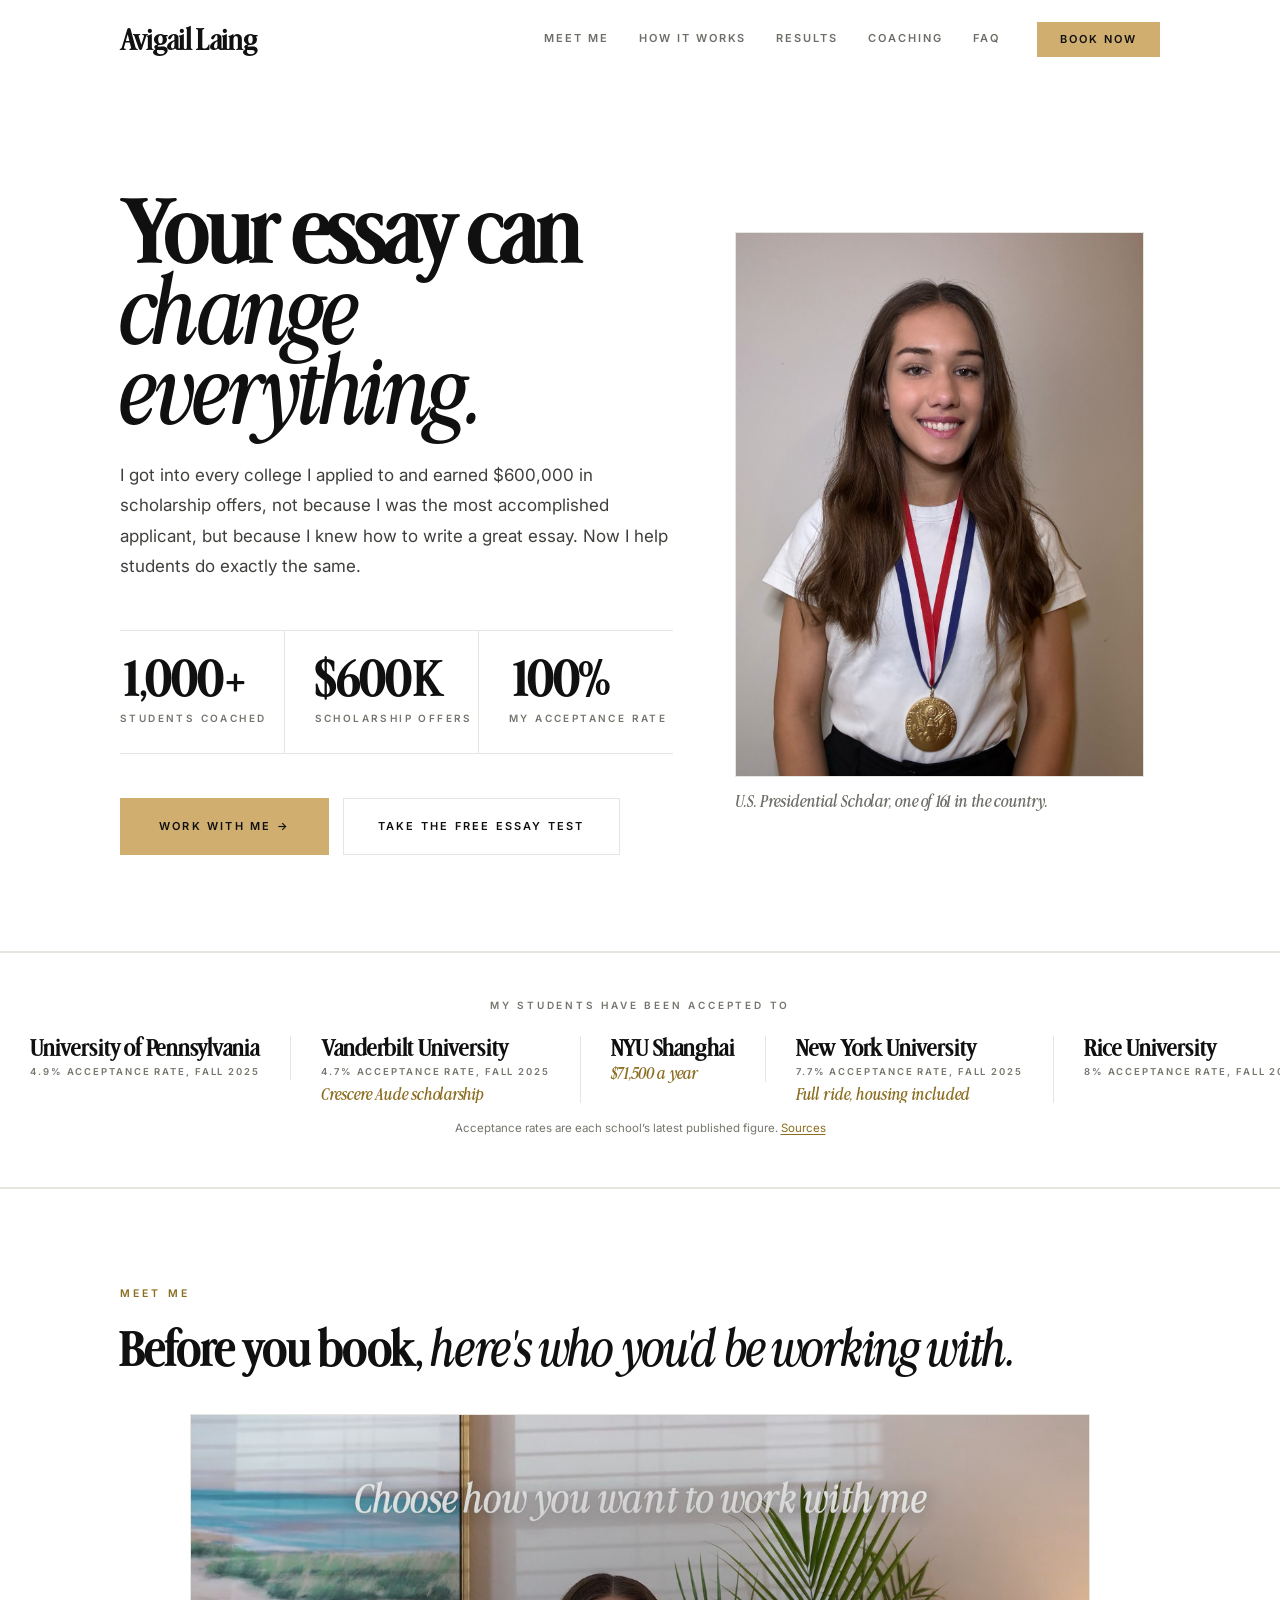
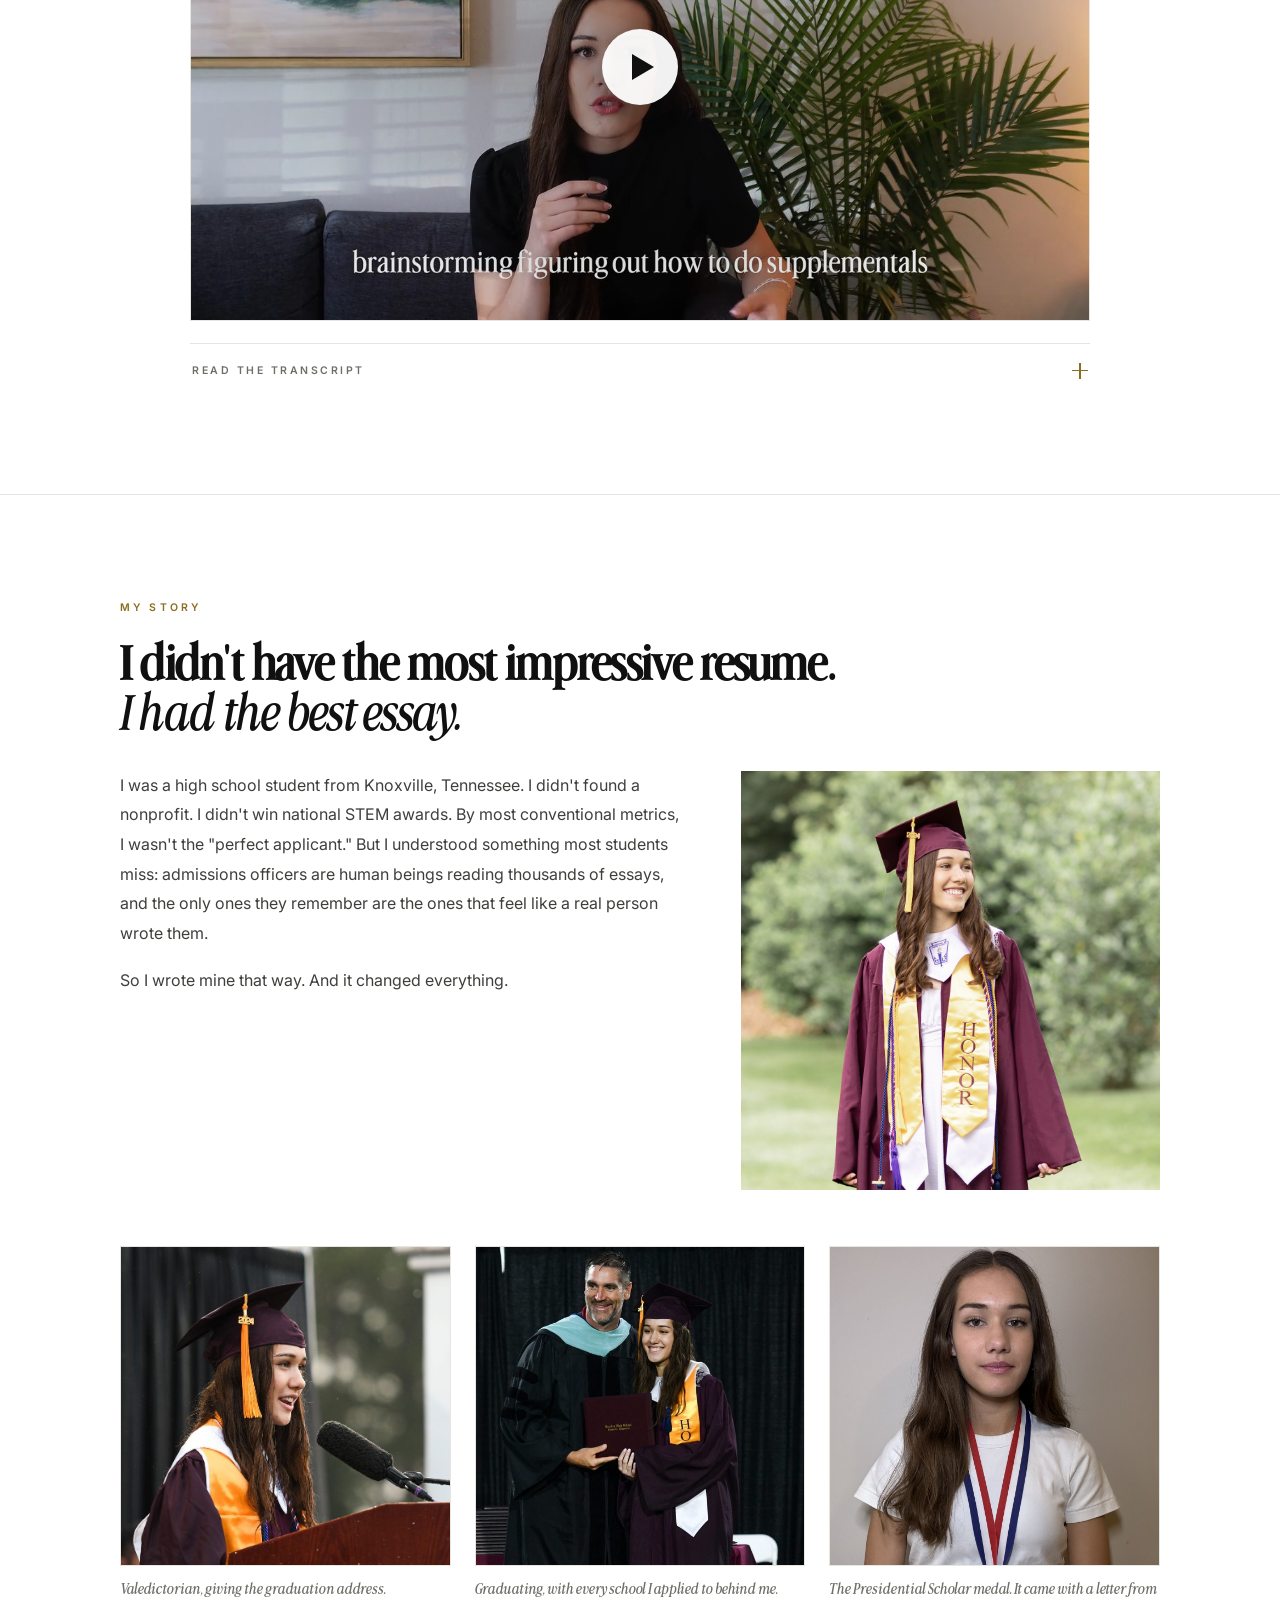
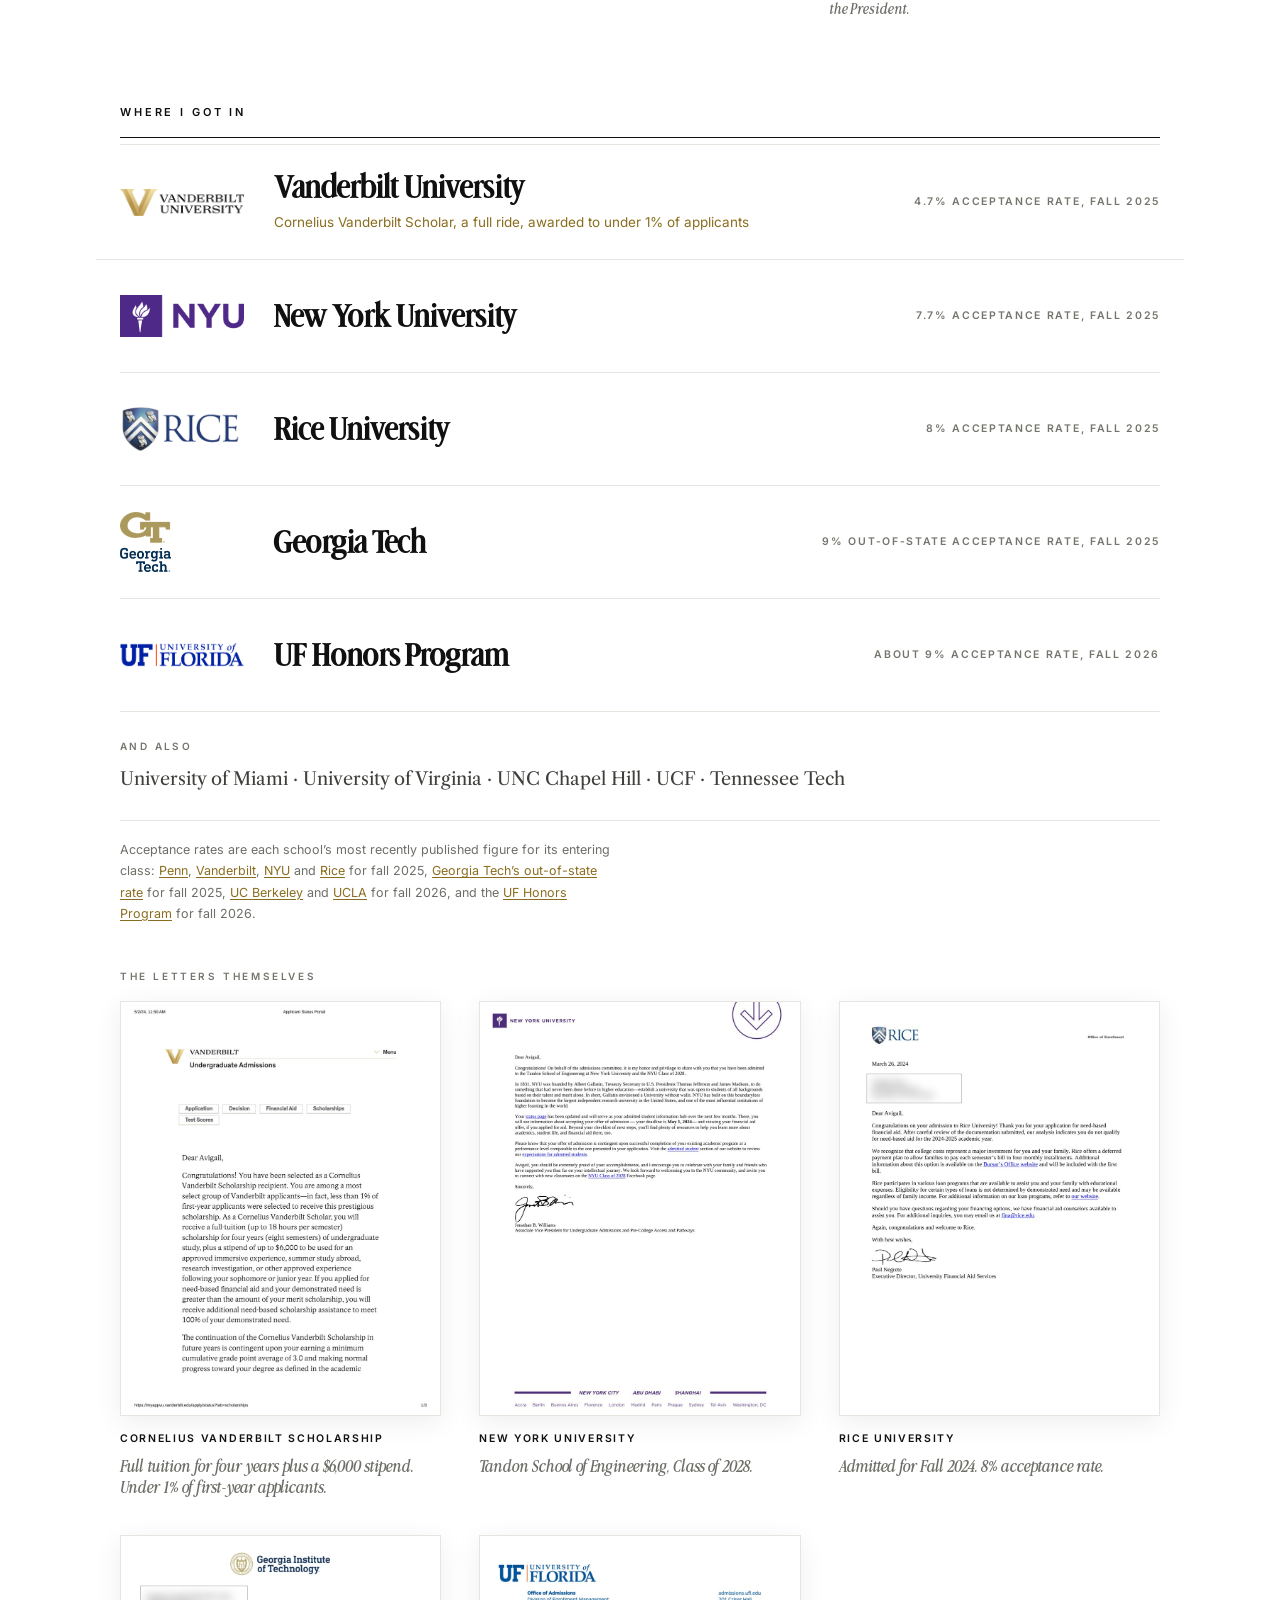
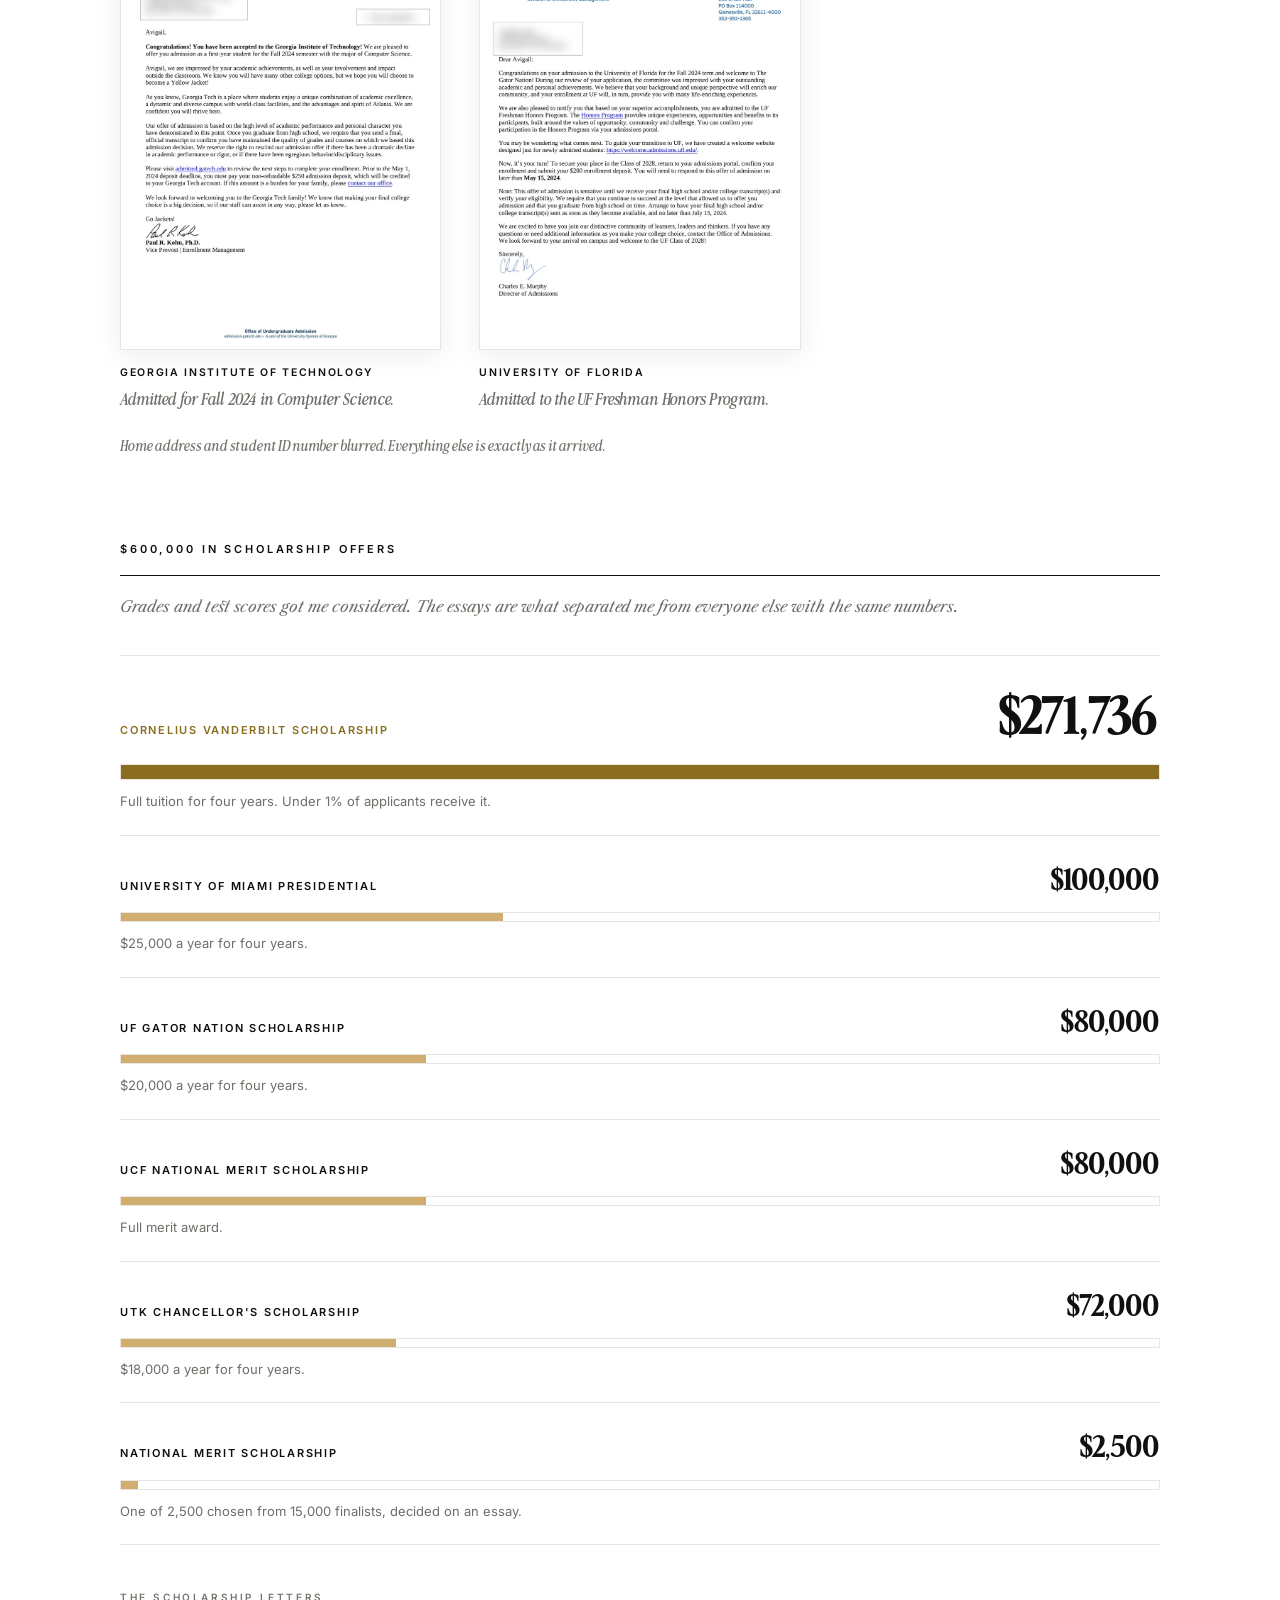
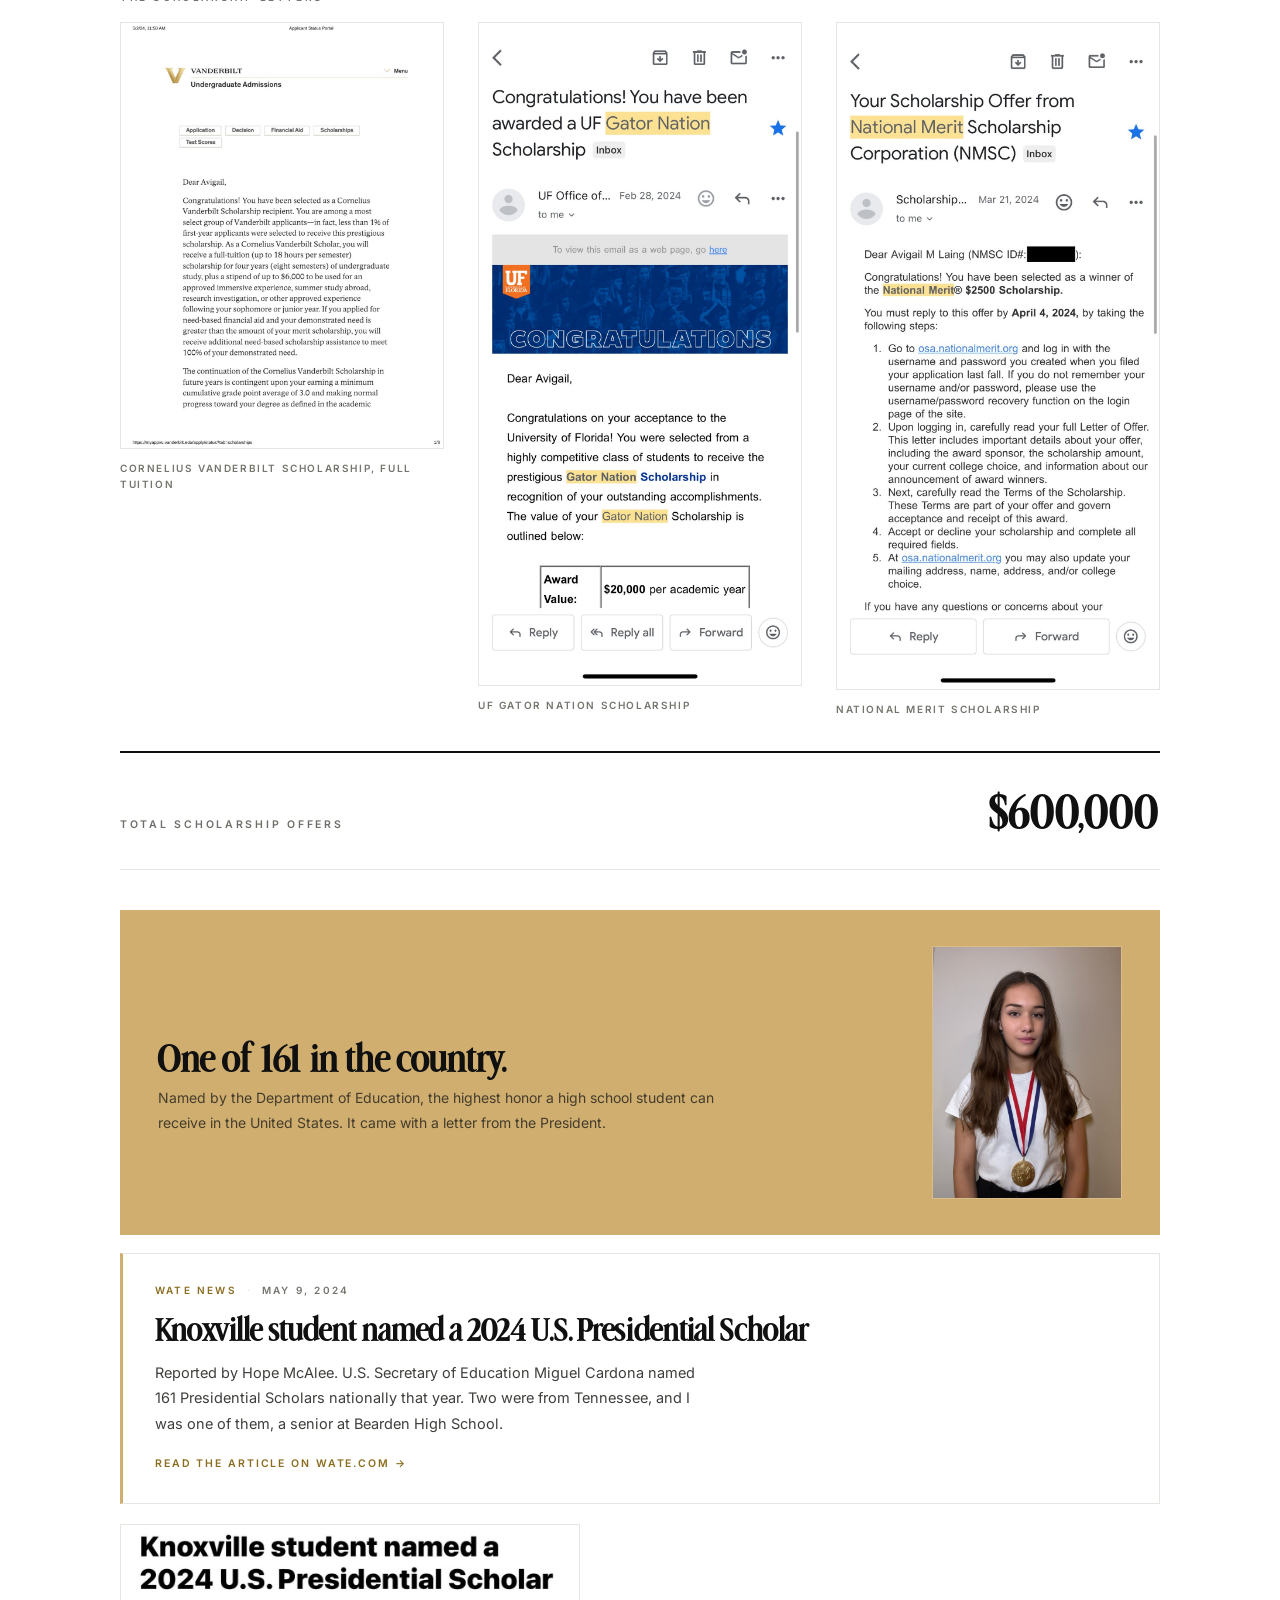
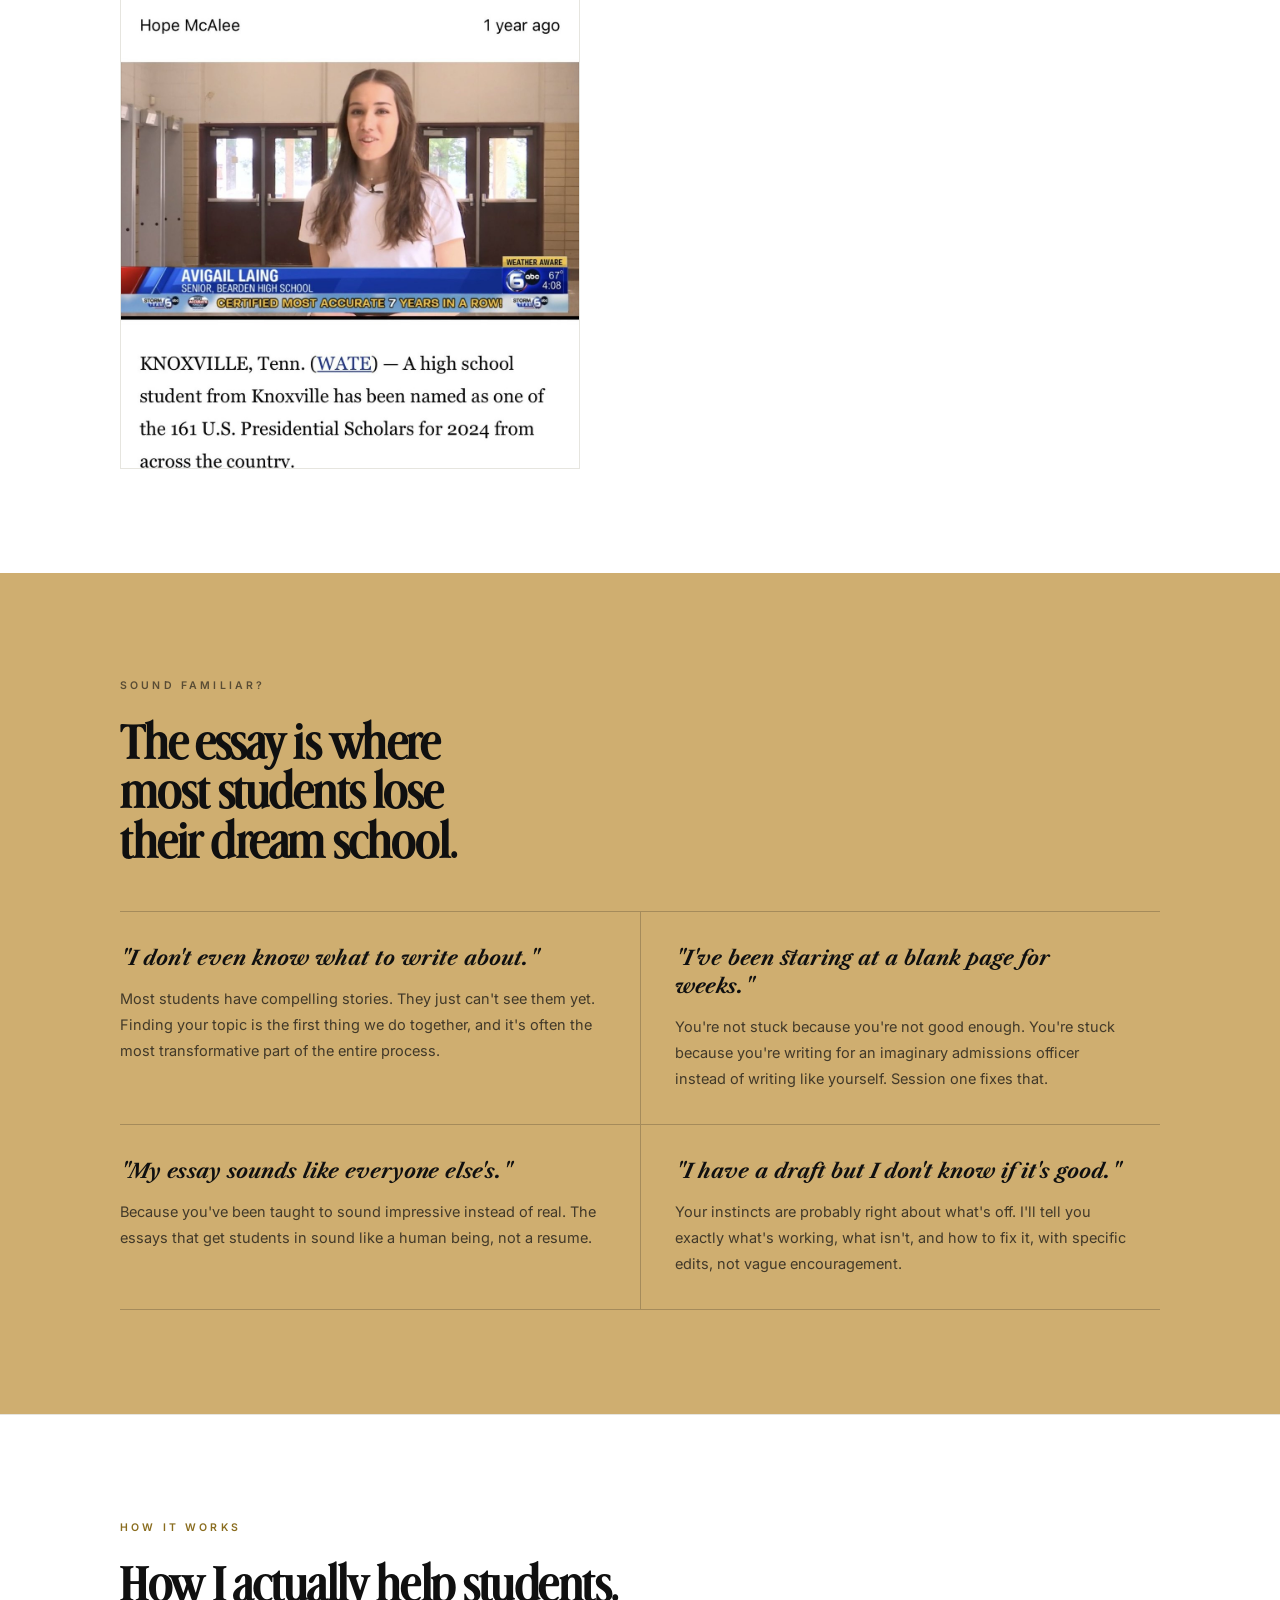
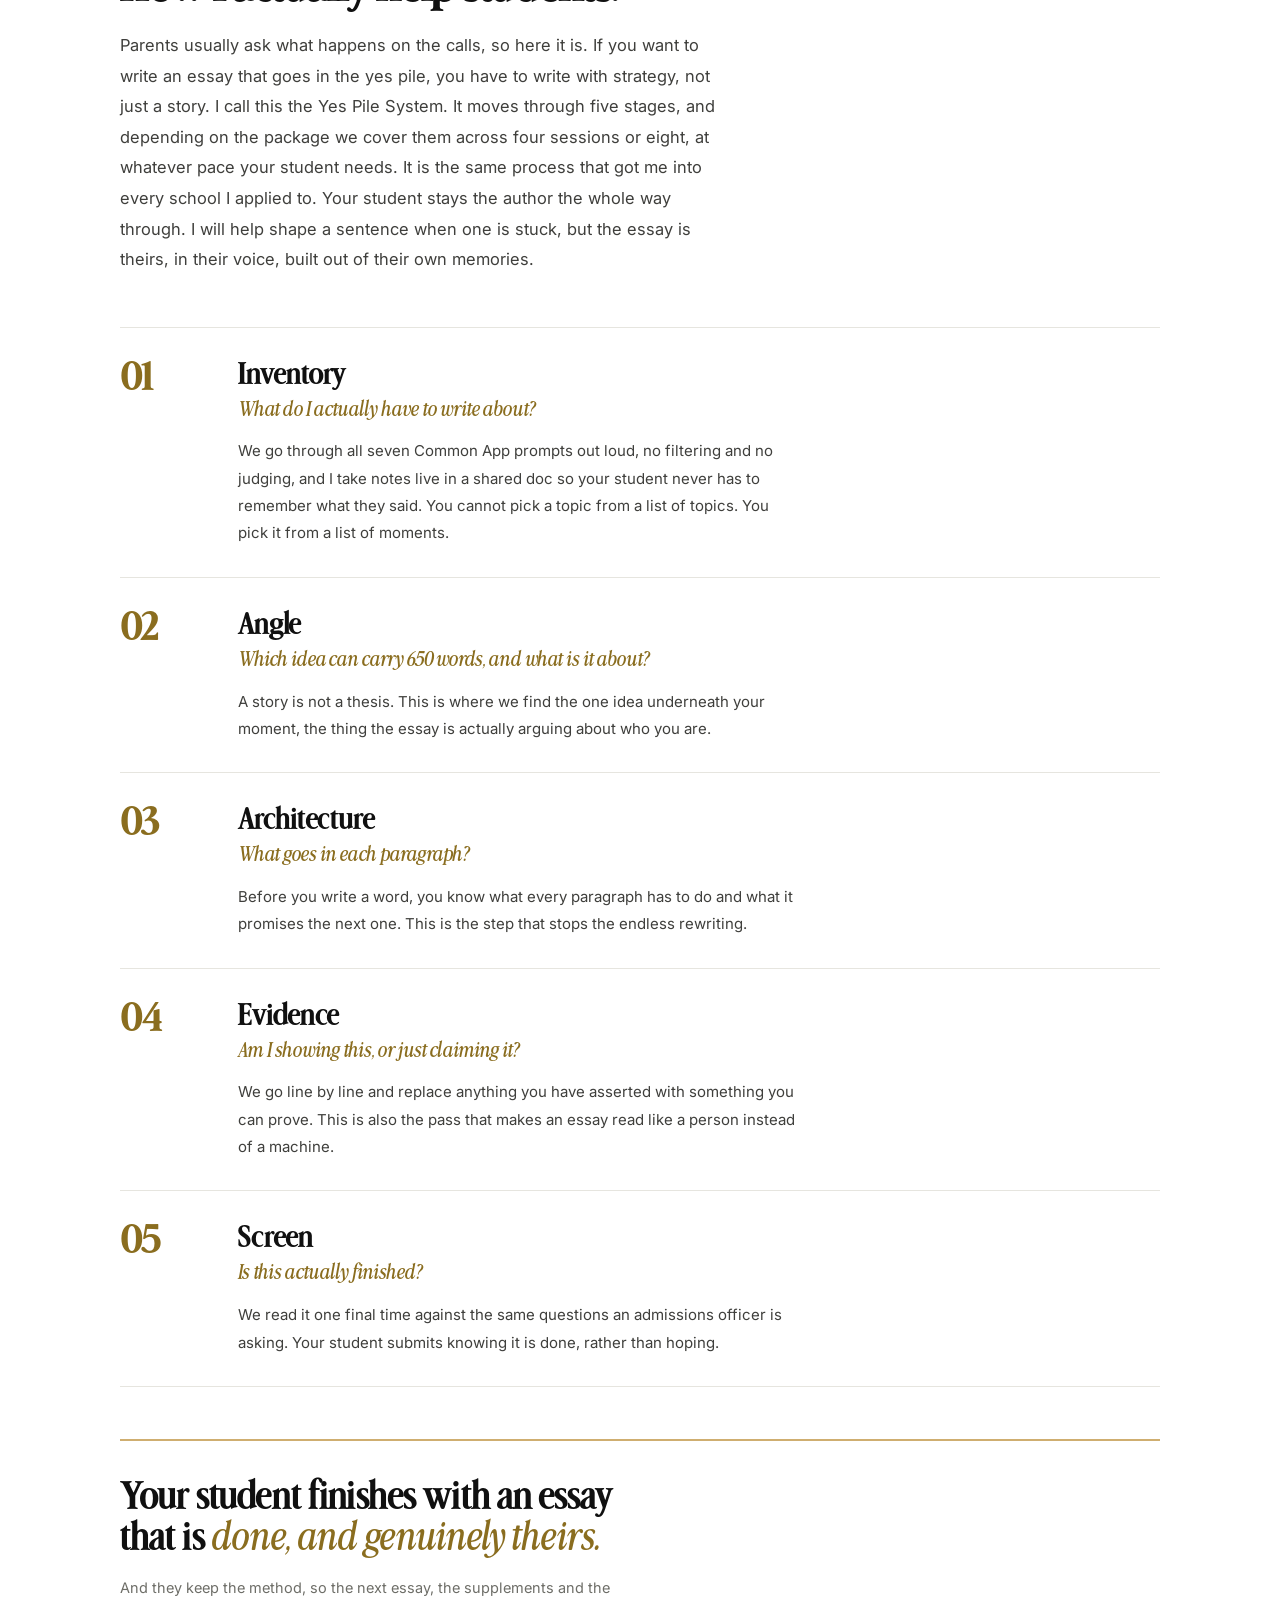
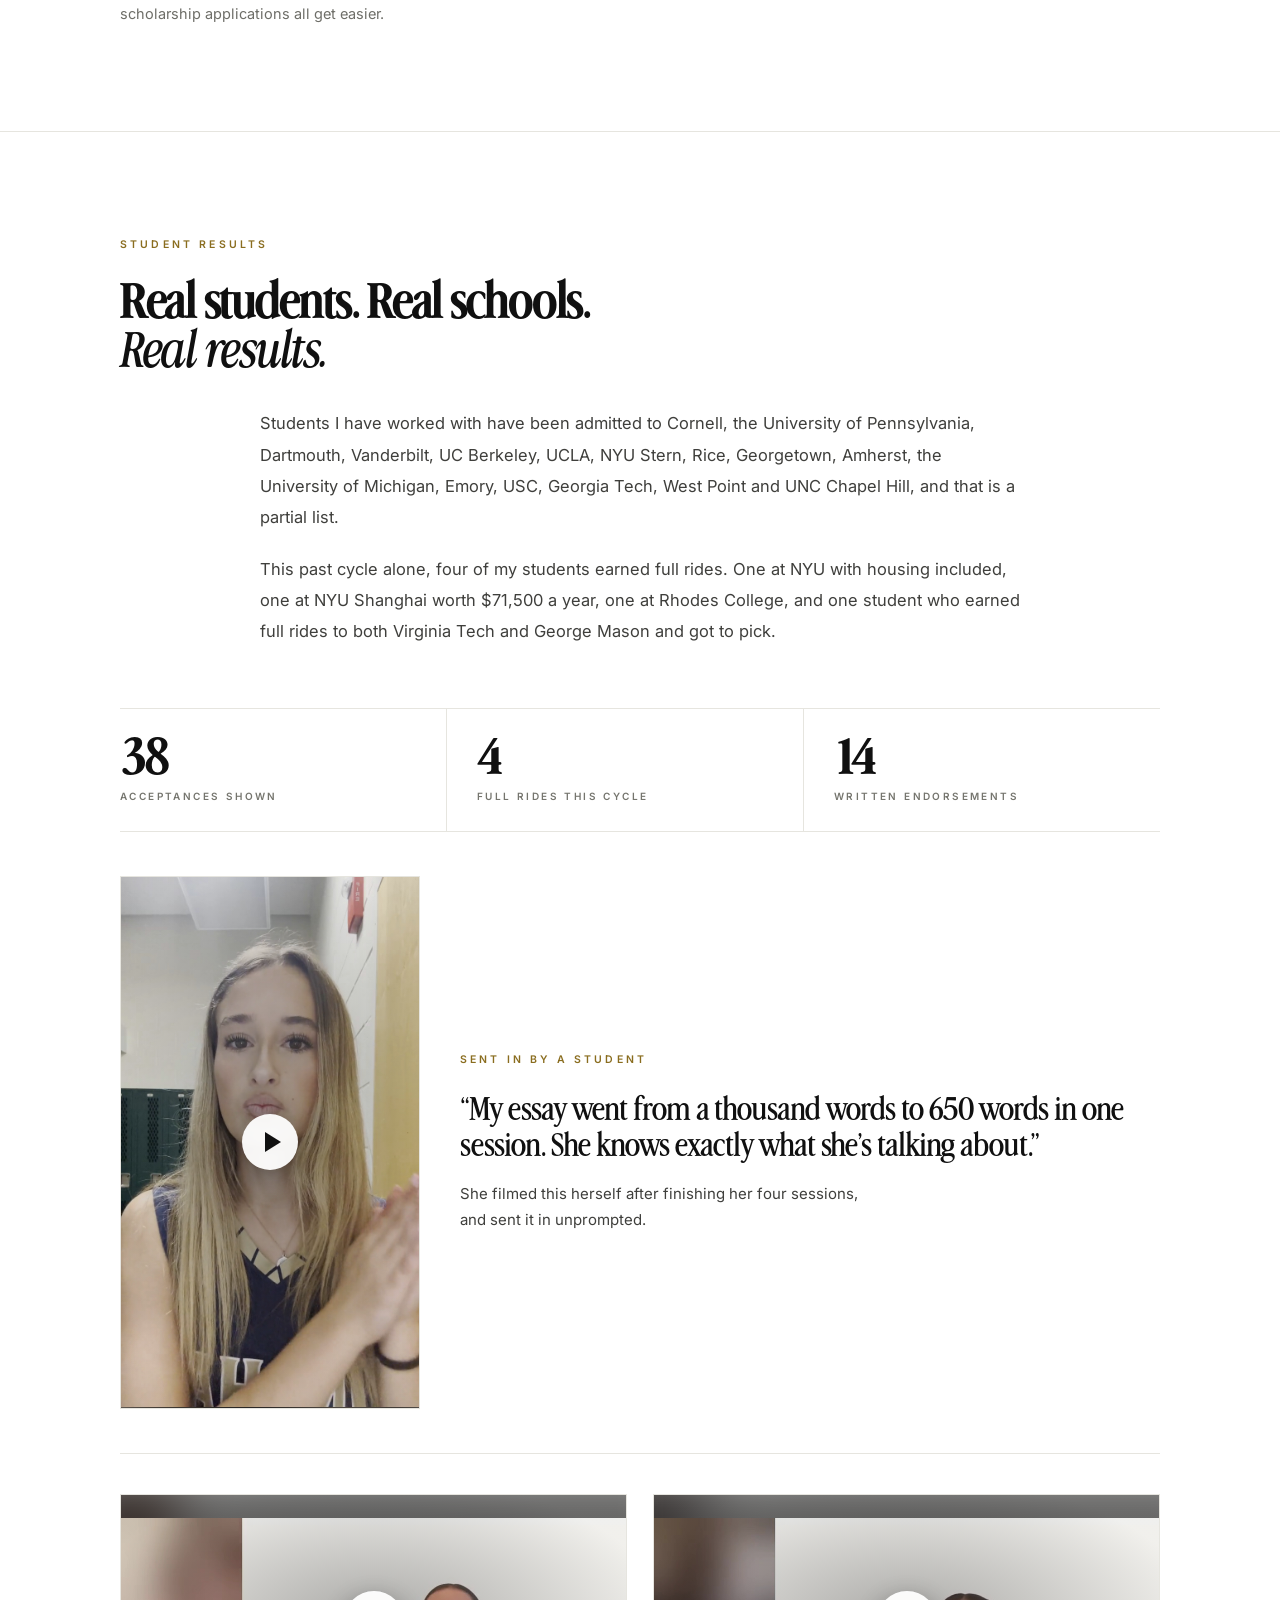
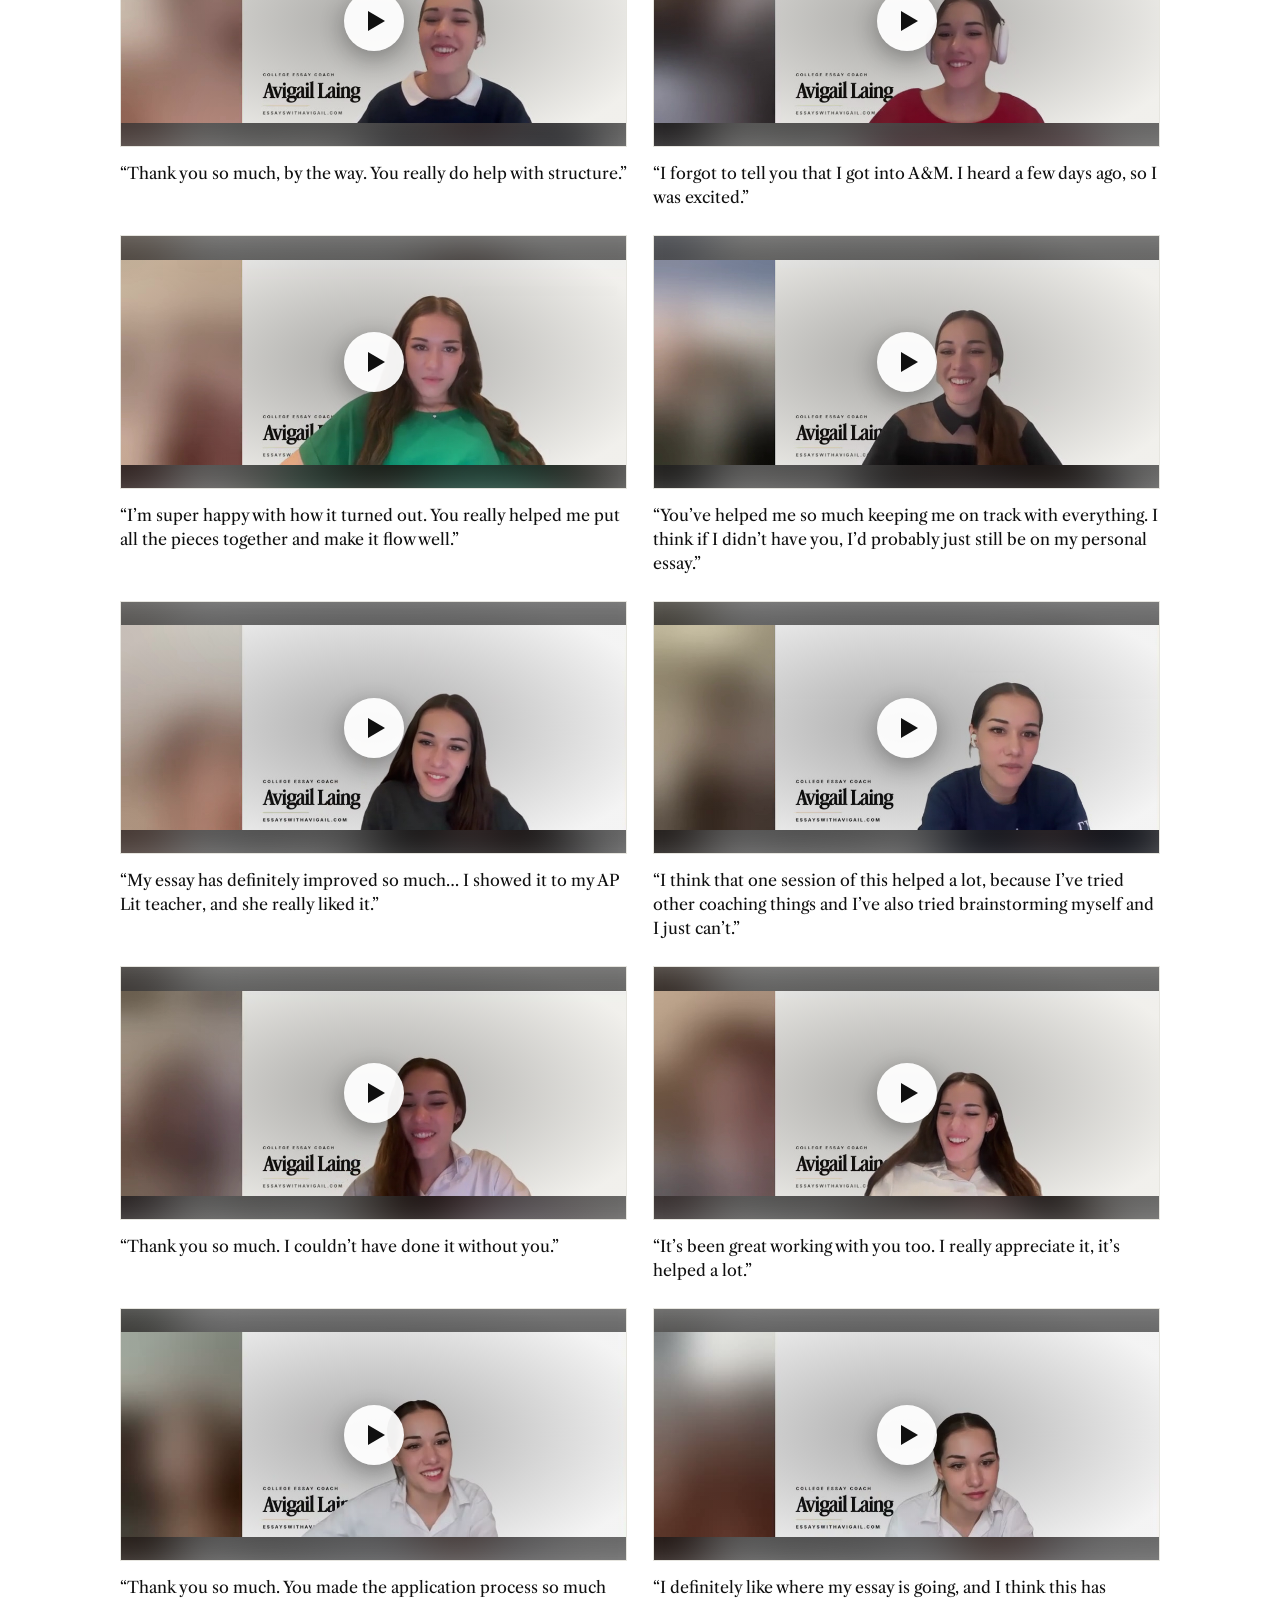
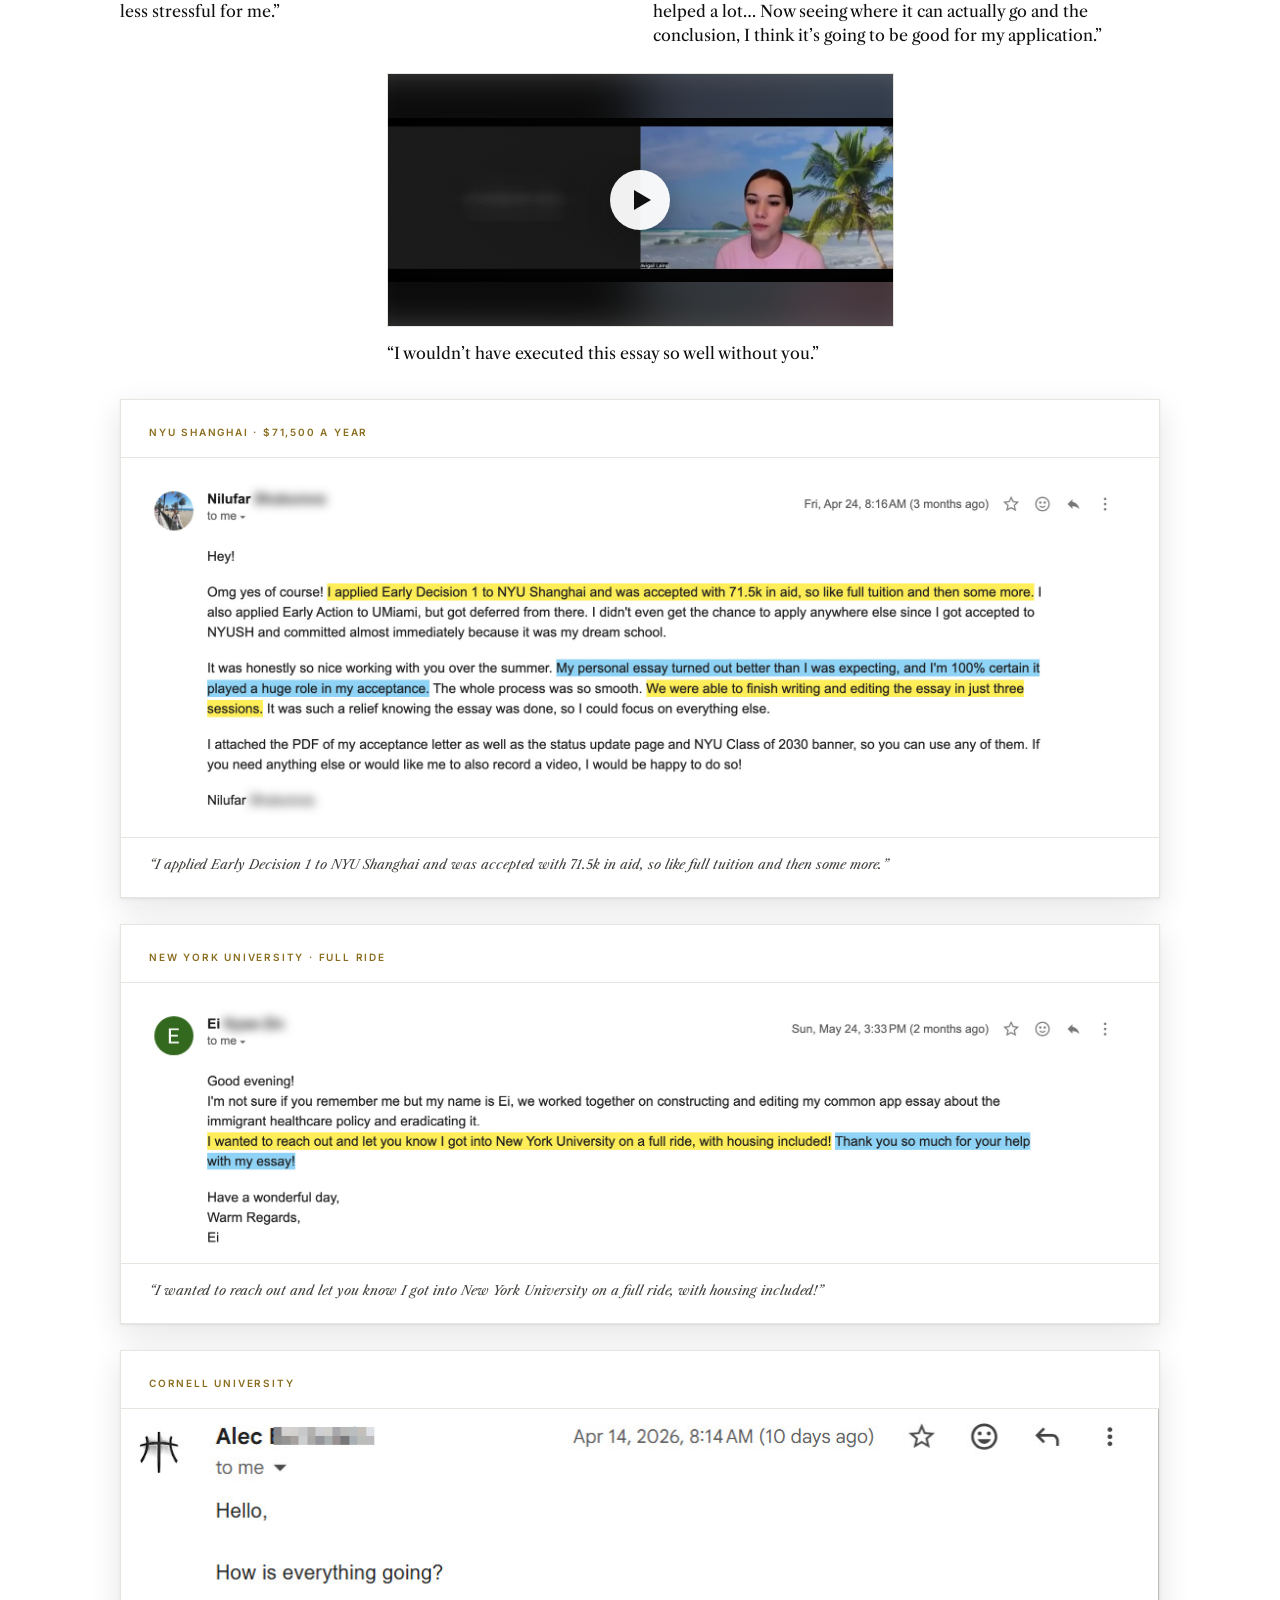
==== index.html @ 235d7eb9 "Add Bayla's filmed recommendation as a featured homepage block She shot this herself after her four " ====
<!DOCTYPE html>
<html lang="en">
<head>
  <meta charset="UTF-8"/>
  <meta name="viewport" content="width=device-width, initial-scale=1.0"/>
  <title>College Essay Coach | Avigail Laing</title>
  <meta name="description" content="1:1 college essay coaching with Avigail Laing. I got into every college I applied to and earned $600,000 in scholarship offers, and I have coached 1,000+ students into Cornell, Penn, Vanderbilt, NYU, UCLA and more."/>
  <link rel="canonical" href="https://essayswithavigail.com/"/>
  <meta name="robots" content="index, follow"/>

  <meta property="og:type" content="website"/>
  <meta property="og:site_name" content="Essays with Avigail"/>
  <meta property="og:url" content="https://essayswithavigail.com/"/>
  <meta property="og:title" content="Avigail Laing | College Essay Coach"/>
  <meta property="og:description" content="1:1 college essay coaching. 1,000+ students coached into Cornell, Penn, Vanderbilt, NYU, UCLA and more."/>
  <meta name="twitter:card" content="summary_large_image"/>
  <meta name="twitter:title" content="Avigail Laing | College Essay Coach"/>
  <meta name="twitter:description" content="1:1 college essay coaching. 1,000+ students coached into Cornell, Penn, Vanderbilt, NYU, UCLA and more."/>
  <link href="https://fonts.googleapis.com/css2?family=Libre+Caslon+Text:ital,wght@0,400;0,700;1,400&family=Inter:wght@300;400;500;600;700&display=swap" rel="stylesheet"/>
  <link rel="icon" href="/favicon.ico" sizes="32x32"/>
  <link rel="icon" type="image/png" sizes="16x16" href="/favicon-16x16.png"/>
  <link rel="icon" type="image/png" sizes="32x32" href="/favicon-32x32.png"/>
  <link rel="apple-touch-icon" href="/apple-touch-icon.png"/>
  <link rel="manifest" href="/site.webmanifest"/>
  <meta name="theme-color" content="#ffffff"/>
  <link rel="stylesheet" href="style.css?v=72d28d3b"/>
</head>
<body>
<nav class="nav" id="nav">
  <div class="nav-inner">
    <a href="#top" class="nav-logo">Avigail Laing</a>
    <button class="nav-burger" type="button" aria-label="Open menu"
            aria-expanded="false" aria-controls="nav-links">
      <span></span><span></span><span></span>
    </button>
    <div class="nav-links" id="nav-links">
      <a href="#meet">Meet Me</a>
      <a href="#method">How It Works</a>
      <a href="/results">Results</a>
      <a href="#offers">Coaching</a>
      <a href="#faq">FAQ</a>
      <a href="#offers" class="nav-cta">Book Now</a>
    </div>
  </div>
</nav>

<section class="hero" id="top">
  <div class="hero-grain"></div>
  <div class="hero-inner">
    <div class="hero-grid">
      <div class="hero-text">
    <h1 class="hero-h1">Your essay can<br/><em>change everything.</em></h1>
    <p class="hero-p">I got into every college I applied to and earned $600,000 in scholarship offers, not because I was the most accomplished applicant, but because I knew how to write a great essay. Now I help students do exactly the same.</p>
    <div class="hero-stats">
      <div class="hstat"><span class="hstat-n">1,000+</span><span class="hstat-l">Students Coached</span></div>
      <div class="hstat-div"></div>
      <div class="hstat"><span class="hstat-n">$600K</span><span class="hstat-l">Scholarship Offers</span></div>
      <div class="hstat-div"></div>
      <div class="hstat"><span class="hstat-n">100%</span><span class="hstat-l">My Acceptance Rate</span></div>
    </div>
    <div class="hero-ctas">
      <a href="#offers" class="btn-gold">Work With Me &rarr;</a>
      <a href="https://stan.store/avigaillaing/p/free-the-yes-pile-test" target="_blank" rel="noopener" class="btn-ghost">Take the free essay test</a>
    </div>
      </div>
      <figure class="hero-photo">
        <img src="media/photos/medal.jpg" alt="Avigail Laing wearing her U.S. Presidential Scholar medal" loading="eager" fetchpriority="high"/>
        <figcaption>U.S. Presidential Scholar, one of 161 in the country.</figcaption>
      </figure>
    </div>
  </div>
</section>
<section class="marquee-section">
  <div class="marquee-label">My students have been accepted to</div>
  <div class="marquee-track-wrap">
    <div class="marquee-track">
      <span class="school-pill"><span class="mq-school">University of Pennsylvania</span><span class="mq-rate">4.9% acceptance rate, fall 2025</span></span>
      <span class="school-pill"><span class="mq-school">Vanderbilt University</span><span class="mq-rate">4.7% acceptance rate, fall 2025</span><span class="mq-schol">Crescere Aude scholarship</span></span>
      <span class="school-pill"><span class="mq-school">NYU Shanghai</span><span class="mq-schol">$71,500 a year</span></span>
      <span class="school-pill"><span class="mq-school">New York University</span><span class="mq-rate">7.7% acceptance rate, fall 2025</span><span class="mq-schol">Full ride, housing included</span></span>
      <span class="school-pill"><span class="mq-school">Rice University</span><span class="mq-rate">8% acceptance rate, fall 2025</span></span>
      <span class="school-pill"><span class="mq-school">Cornell University</span></span>
      <span class="school-pill"><span class="mq-school">Dartmouth College</span></span>
      <span class="school-pill"><span class="mq-school">UC Berkeley</span><span class="mq-rate">10.5% acceptance rate, fall 2026</span><span class="mq-schol">Regents Scholarship</span></span>
      <span class="school-pill"><span class="mq-school">UCLA</span><span class="mq-rate">10.8% acceptance rate, fall 2026</span></span>
      <span class="school-pill"><span class="mq-school">Georgia Tech</span><span class="mq-rate">9% out-of-state acceptance rate, fall 2025</span></span>
      <span class="school-pill"><span class="mq-school">USC</span></span>
      <span class="school-pill"><span class="mq-school">West Point</span></span>
      <span class="school-pill"><span class="mq-school">Georgetown University</span></span>
      <span class="school-pill"><span class="mq-school">Amherst College</span></span>
      <span class="school-pill"><span class="mq-school">Emory University</span></span>
      <span class="school-pill"><span class="mq-school">University of Michigan</span></span>
      <span class="school-pill"><span class="mq-school">UNC Chapel Hill</span></span>
      <span class="school-pill"><span class="mq-school">Rhodes College</span><span class="mq-schol">Full ride</span></span>
      <span class="school-pill"><span class="mq-school">Virginia Tech</span><span class="mq-schol">Full ride</span></span>
      <span class="school-pill"><span class="mq-school">George Mason University</span><span class="mq-schol">Full ride</span></span>
      <span class="school-pill"><span class="mq-school">Arizona State University</span><span class="mq-schol">$406,000 in merit offers</span></span>
      <span class="school-pill"><span class="mq-school">Le Moyne College</span><span class="mq-schol">Scholarships at every school</span></span>
      <span class="school-pill"><span class="mq-school">University of Pittsburgh</span></span>
      <span class="school-pill"><span class="mq-school">University of Florida</span></span>
      <span class="school-pill"><span class="mq-school">University of Pennsylvania</span><span class="mq-rate">4.9% acceptance rate, fall 2025</span></span>
      <span class="school-pill"><span class="mq-school">Vanderbilt University</span><span class="mq-rate">4.7% acceptance rate, fall 2025</span><span class="mq-schol">Crescere Aude scholarship</span></span>
      <span class="school-pill"><span class="mq-school">NYU Shanghai</span><span class="mq-schol">$71,500 a year</span></span>
      <span class="school-pill"><span class="mq-school">New York University</span><span class="mq-rate">7.7% acceptance rate, fall 2025</span><span class="mq-schol">Full ride, housing included</span></span>
      <span class="school-pill"><span class="mq-school">Rice University</span><span class="mq-rate">8% acceptance rate, fall 2025</span></span>
      <span class="school-pill"><span class="mq-school">Cornell University</span></span>
      <span class="school-pill"><span class="mq-school">Dartmouth College</span></span>
      <span class="school-pill"><span class="mq-school">UC Berkeley</span><span class="mq-rate">10.5% acceptance rate, fall 2026</span><span class="mq-schol">Regents Scholarship</span></span>
      <span class="school-pill"><span class="mq-school">UCLA</span><span class="mq-rate">10.8% acceptance rate, fall 2026</span></span>
      <span class="school-pill"><span class="mq-school">Georgia Tech</span><span class="mq-rate">9% out-of-state acceptance rate, fall 2025</span></span>
      <span class="school-pill"><span class="mq-school">USC</span></span>
      <span class="school-pill"><span class="mq-school">West Point</span></span>
      <span class="school-pill"><span class="mq-school">Georgetown University</span></span>
      <span class="school-pill"><span class="mq-school">Amherst College</span></span>
      <span class="school-pill"><span class="mq-school">Emory University</span></span>
      <span class="school-pill"><span class="mq-school">University of Michigan</span></span>
      <span class="school-pill"><span class="mq-school">UNC Chapel Hill</span></span>
      <span class="school-pill"><span class="mq-school">Rhodes College</span><span class="mq-schol">Full ride</span></span>
      <span class="school-pill"><span class="mq-school">Virginia Tech</span><span class="mq-schol">Full ride</span></span>
      <span class="school-pill"><span class="mq-school">George Mason University</span><span class="mq-schol">Full ride</span></span>
      <span class="school-pill"><span class="mq-school">Arizona State University</span><span class="mq-schol">$406,000 in merit offers</span></span>
      <span class="school-pill"><span class="mq-school">Le Moyne College</span><span class="mq-schol">Scholarships at every school</span></span>
      <span class="school-pill"><span class="mq-school">University of Pittsburgh</span></span>
      <span class="school-pill"><span class="mq-school">University of Florida</span></span>
    </div>
  </div>
  <div class="container"><p class="mq-source">Acceptance rates are each school&rsquo;s latest published figure. <a href="#rate-sources">Sources</a></p></div>
</section>
<section class="intro-video-section" id="meet">
  <div class="container">
    <div class="section-label">Meet Me</div>
    <h2 class="section-h2">Before you book, <em>here's who you'd be working with.</em></h2>
    <div class="video-wrap">
      <video
        class="intro-video"
        controls
        playsinline
        preload="none"
        poster="media/avigail-intro-v2-poster.jpg"
        aria-label="Avigail Laing introducing her college essay coaching">
        <source src="media/avigail-intro-v2.mp4" type="video/mp4"/>
          <track kind="captions" srclang="en" label="English" src="media/captions/avigail-intro-v2.vtt"/>
        Your browser can't play this video. The full transcript is below.
      </video>
    </div>
    <details class="video-transcript">
      <summary>Read the transcript<span class="faq-icon"></span></summary>
      <div class="video-transcript-body">
        <p>Hi, I'm Avigail Laing, and I got into every single college I applied to, including NYU, Rice, and Vanderbilt. And Vanderbilt gave me a full tuition scholarship that only goes to under 1% of applicants. In total, I earned over $600,000 in merit scholarship offers, and I was named a US presidential scholar, one of only 161 chosen annually in the country each year, but I didn't found a nonprofit or do any crazy extracurriculars. So how did I do it? Well, I figured out how to write really good college essays, the kind that make admissions officers actually read all the way through and then walk away knowing what value I bring to their college as a student.</p>
        <p>Since then, I've taught that same strategy to over a thousand students, helping them write college essays that have gotten them into schools like Penn, Dartmouth, UC Berkeley with a Regents Scholarship, Cornell, NYU with a full ride twice, Georgetown, West Point, UCLA, USC, and so many more. In the class of 2026 alone, four of my students got full ride scholarships. One to NYU with housing included, one to NYU Shanghai for $71,000 a year, another to Rhodes College, and one who got full rides to both Virginia Tech and George Mason. And my other students have earned countless merit scholarships from schools like UCSD, TCU, U Miami, and so many others, which are all included in the results section of my website.</p>
        <p>I know exactly how overwhelming the college essay process can be, and my job is taking the guesswork out of that process and making it easy and straightforward for you so that when you're done with your essays, you know for sure that you did them right, that they're going to move the needle in a positive direction for you, and that admissions officers are going to see that you're an asset to their school when they read those essays.</p>
        <p>So how do you get my help? Well, there are three ways, depending on how much help you want. If you want live one-on-one support from me to get help writing your essay, brainstorming, figuring out how to do supplementals, I offer one-on-one coaching. You can either book a single session or I offer discounted packages with multiple sessions where I will walk you through the entire process of creating your Common App essay, your supplementals, or both. The packages are definitely my most popular option because they give you help throughout every single step of the process. I'll be there with you when you're brainstorming. I'll help you pick a good topic, write your outlines, and make sure that your essays include a level of detail that moves the needle in a positive direction for you. The packages include unlimited email support for me in between every call, and I run all the calls myself. I don't have a team. I give you all the feedback myself. And at the end of every call, you'll have a PDF and document with all of the recommendations that I gave you, edits, and everything that we worked on.</p>
        <p>If scheduling is hard for you and you'd rather not do a call, I also offer asynchronous written edits on your essays. So whether you need me just to do like a one-time essay edit and send you back feedback within 48 hours and edits, I can do that, or I also have editing packages where I will give you multiple revisions of your Common App essay, supplementals, or both. This is a better option for you if you have like a really busy schedule and you are not sure if you'll be able to easily schedule calls with me. Because I can give you the same level of feedback and the same amount of edits just without you having the hassle of scheduling this way. I also have a hybrid option where if you need help just brainstorming your topic and then want written edits on it after that, we can just do one call and then four written edits, if that works better for you too.</p>
        <p>And finally, if you want to work on this process on your own, I took literally everything that I do with my one-on-one students, the whole process of how to write a good college essay and turned it into a 36 document system with documents walking you through every single step of how to write a good college essay and your supplementals too. It includes documents on how to brainstorm, how to come up with a good topic, how to create an outline, how to include the right details in your outline, how to make sure your essay doesn't sound like AI, how to emulate the writing style of the best essays that I've read. And it includes supplemental packs for over 12 separate schools in it too. And finally, it also has a checklist that you can run your essay through before submission to make sure that it does everything right. It is literally the most helpful thing I've put together and has all the value you could possibly need, all the advice for writing your essays from start to finish, genuinely everything that you need. It's called the Yes Pile Method or my full college essay writing system. And you can find it here on my store. The best part of it is that it actually comes with a document with multiple sample essays from my students who have gotten into top schools like Dartmouth and even my own Common App Essay and my own supplementals so that you can see what winning essays did and then figure out how to replicate that. It literally goes through all seven Common App prompts and has a sample essay for each one so that you can see how to do what the winning students did.</p>
        <p>Essay coaching is one of the best investments that you could possibly make because for such a small price, you could possibly win tens of thousands of dollars in scholarship money per year, which makes a life or death difference when it comes to being able to pay off your college loans. I've seen so many of my students get into schools that they said their GPA wasn't good enough for because of their essays. And I've also seen so many of my students get amazing scholarships that have really lightened the financial pressure on them. I would love to help you through this process and make it as easy and painless for you as I can. So you can read more on my website to figure out how to book with me. Pick whichever package works best for you. And if you have any questions, feel free to email avigaillaing@gmail.com and I would love to answer and work with you this season. Whichever way you're getting help, you are going to be getting the same strategy that got me into every single college I applied to. And I know it's going to make a difference for you. I can't wait to work together.</p>
      </div>
    </details>
  </div>
</section>
<section class="story-section" id="story">
  <div class="container">
    <div class="section-label">My Story</div>
    <h2 class="section-h2">I didn't have the most impressive resume.<br/><em>I had the best essay.</em></h2>
    <div class="story-body story-body-split">
      <div class="story-body-text">
        <p>I was a high school student from Knoxville, Tennessee. I didn't found a nonprofit. I didn't win national STEM awards. By most conventional metrics, I wasn't the "perfect applicant." But I understood something most students miss: admissions officers are human beings reading thousands of essays, and the only ones they remember are the ones that feel like a real person wrote them.</p>
        <p>So I wrote mine that way. And it changed everything.</p>
      </div>
      <div class="story-body-img">
        <img src="media/photos/grad-portrait.jpg" alt="Avigail Laing in graduation robes" loading="lazy"/>
      </div>
    </div>

    <div class="photo-strip">
      <figure><img src="media/photos/podium.jpg" alt="Avigail giving the graduation address" loading="lazy"/>
        <figcaption>Valedictorian, giving the graduation address.</figcaption></figure>
      <figure><img src="media/photos/diploma.jpg" alt="Avigail receiving her diploma" loading="lazy"/>
        <figcaption>Graduating, with every school I applied to behind me.</figcaption></figure>
      <figure><img src="media/photos/medal-close.jpg" alt="The U.S. Presidential Scholar medal" loading="lazy"/>
        <figcaption>The Presidential Scholar medal. It came with a letter from the President.</figcaption></figure>
    </div>

    <div class="story-block">
      <h3 class="story-block-h">Where I Got In</h3>
      <div class="acceptance-list">
        <div class="acc-row acc-row-hero">
          <img class="acc-logo" src="media/logos/vanderbilt.png" alt="Vanderbilt University" loading="lazy"/>
          <div class="acc-body">
            <div class="acc-school">Vanderbilt University</div>
            <div class="acc-note">Cornelius Vanderbilt Scholar, a full ride, awarded to under 1% of applicants</div>
          </div>
          <div class="acc-rate">4.7% acceptance rate, fall 2025</div>
        </div>
        <div class="acc-row">
          <img class="acc-logo" src="media/logos/nyu.png" alt="New York University" loading="lazy"/>
          <div class="acc-body">
            <div class="acc-school">New York University</div>
            
          </div>
          <div class="acc-rate">7.7% acceptance rate, fall 2025</div>
        </div>
        <div class="acc-row">
          <img class="acc-logo" src="media/logos/rice.png" alt="Rice University" loading="lazy"/>
          <div class="acc-body">
            <div class="acc-school">Rice University</div>
            
          </div>
          <div class="acc-rate">8% acceptance rate, fall 2025</div>
        </div>
        <div class="acc-row">
          <img class="acc-logo" src="media/logos/georgiatech.png" alt="Georgia Tech" loading="lazy"/>
          <div class="acc-body">
            <div class="acc-school">Georgia Tech</div>
            
          </div>
          <div class="acc-rate">9% out-of-state acceptance rate, fall 2025</div>
        </div>
        <div class="acc-row">
          <img class="acc-logo" src="media/logos/florida.png" alt="UF Honors Program" loading="lazy"/>
          <div class="acc-body">
            <div class="acc-school">UF Honors Program</div>
            
          </div>
          <div class="acc-rate">About 9% acceptance rate, fall 2026</div>
        </div>
        <div class="acc-row acc-row-more">
          <div class="acc-body">
            <div class="acc-more-label">And also</div>
            <div class="acc-more">University of Miami &middot; University of Virginia &middot; UNC Chapel Hill &middot; UCF &middot; Tennessee Tech</div>
          </div>
        </div>
      </div>
      <p class="rate-sources" id="rate-sources">Acceptance rates are each school&rsquo;s most recently published figure for its entering class: <a href="https://www.thedp.com/article/2025/06/penn-admissions-rate-class-2029" target="_blank" rel="noopener">Penn</a>, <a href="https://vanderbilthustler.com/2025/04/11/record-low-4-7-of-applicants-admitted-to-class-of-2029-regular-decision-acceptance-rate-down-to-3-3/" target="_blank" rel="noopener">Vanderbilt</a>, <a href="https://nyunews.com/news/2025/03/27/nyu-admission-rate-class-of-2029/" target="_blank" rel="noopener">NYU</a> and <a href="https://news.rice.edu/news/2025/future-full-promise-rice-welcome-largest-class-history" target="_blank" rel="noopener">Rice</a> for fall 2025, <a href="https://admission.gatech.edu/images/pdf/2025/FY-admitted-profile-full-2025.pdf" target="_blank" rel="noopener">Georgia Tech&rsquo;s out-of-state rate</a> for fall 2025, <a href="https://admission.universityofcalifornia.edu/campuses-majors/berkeley/first-year-admit-data.html" target="_blank" rel="noopener">UC Berkeley</a> and <a href="https://admission.universityofcalifornia.edu/campuses-majors/ucla/first-year-admit-data.html" target="_blank" rel="noopener">UCLA</a> for fall 2026, and the <a href="https://www.honors.ufl.edu/admissions/first-year-honors-student-admissions/" target="_blank" rel="noopener">UF Honors Program</a> for fall 2026.</p>

      <p class="proof-caption">The letters themselves</p>
      <div class="letters-grid">
        <figure class="letter">
          <img src="media/letters/cornelius-vanderbilt.jpg" alt="Cornelius Vanderbilt Scholarship acceptance letter" loading="lazy" decoding="async"/>
          <figcaption>
            <div class="lt-school">Cornelius Vanderbilt Scholarship</div><div class="lt-note">Full tuition for four years plus a $6,000 stipend. Under 1% of first-year applicants.</div>
          </figcaption>
        </figure>
        <figure class="letter">
          <img src="media/letters/nyu.jpg" alt="New York University acceptance letter" loading="lazy" decoding="async"/>
          <figcaption>
            <div class="lt-school">New York University</div><div class="lt-note">Tandon School of Engineering, Class of 2028.</div>
          </figcaption>
        </figure>
        <figure class="letter">
          <img src="media/letters/rice-university.jpg" alt="Rice University acceptance letter" loading="lazy" decoding="async"/>
          <figcaption>
            <div class="lt-school">Rice University</div><div class="lt-note">Admitted for Fall 2024. 8% acceptance rate.</div>
          </figcaption>
        </figure>
        <figure class="letter">
          <img src="media/letters/georgia-tech.jpg" alt="Georgia Institute of Technology acceptance letter" loading="lazy" decoding="async"/>
          <figcaption>
            <div class="lt-school">Georgia Institute of Technology</div><div class="lt-note">Admitted for Fall 2024 in Computer Science.</div>
          </figcaption>
        </figure>
        <figure class="letter">
          <img src="media/letters/university-of-florida.jpg" alt="University of Florida acceptance letter" loading="lazy" decoding="async"/>
          <figcaption>
            <div class="lt-school">University of Florida</div><div class="lt-note">Admitted to the UF Freshman Honors Program.</div>
          </figcaption>
        </figure>
      </div>
      <p class="letters-note">Home address and student ID number blurred. Everything else is exactly as it arrived.</p>
    </div>

    <div class="story-block" id="scholarships">
      <h3 class="story-block-h">$600,000 in Scholarship Offers</h3>
      <p class="story-sub">Grades and test scores got me considered. The essays are what separated me from everyone else with the same numbers.</p>
      <ol class="schol-bars">
        <li class="schol-bar schol-hero">
          <div class="sb-top">
            <span class="sb-name">Cornelius Vanderbilt Scholarship</span>
            <span class="sb-amt">$271,736</span>
          </div>
          <div class="sb-track"><span class="sb-fill" style="width:100.0%"></span></div>
          <div class="sb-note">Full tuition for four years. Under 1% of applicants receive it.</div>
        </li>
        <li class="schol-bar">
          <div class="sb-top">
            <span class="sb-name">University of Miami Presidential</span>
            <span class="sb-amt">$100,000</span>
          </div>
          <div class="sb-track"><span class="sb-fill" style="width:36.8%"></span></div>
          <div class="sb-note">$25,000 a year for four years.</div>
        </li>
        <li class="schol-bar">
          <div class="sb-top">
            <span class="sb-name">UF Gator Nation Scholarship</span>
            <span class="sb-amt">$80,000</span>
          </div>
          <div class="sb-track"><span class="sb-fill" style="width:29.4%"></span></div>
          <div class="sb-note">$20,000 a year for four years.</div>
        </li>
        <li class="schol-bar">
          <div class="sb-top">
            <span class="sb-name">UCF National Merit Scholarship</span>
            <span class="sb-amt">$80,000</span>
          </div>
          <div class="sb-track"><span class="sb-fill" style="width:29.4%"></span></div>
          <div class="sb-note">Full merit award.</div>
        </li>
        <li class="schol-bar">
          <div class="sb-top">
            <span class="sb-name">UTK Chancellor's Scholarship</span>
            <span class="sb-amt">$72,000</span>
          </div>
          <div class="sb-track"><span class="sb-fill" style="width:26.5%"></span></div>
          <div class="sb-note">$18,000 a year for four years.</div>
        </li>
        <li class="schol-bar">
          <div class="sb-top">
            <span class="sb-name">National Merit Scholarship</span>
            <span class="sb-amt">$2,500</span>
          </div>
          <div class="sb-track"><span class="sb-fill" style="width:1.6%"></span></div>
          <div class="sb-note">One of 2,500 chosen from 15,000 finalists, decided on an essay.</div>
        </li>
      </ol>
      <p class="proof-caption">The scholarship letters</p>
      <div class="awards-grid awards-grid-3">
        <figure><img src="media/awards/cornelius-vanderbilt-scholarship.jpg" alt="Cornelius Vanderbilt Scholarship offer" loading="lazy"/>
          <figcaption>Cornelius Vanderbilt Scholarship, full tuition</figcaption></figure>
        <figure><img src="media/awards/uf-gator-nation-scholarship.jpg" alt="UF Gator Nation Scholarship award" loading="lazy"/>
          <figcaption>UF Gator Nation Scholarship</figcaption></figure>
        <figure><img src="media/awards/national-merit-scholarship.jpg" alt="National Merit Scholarship offer" loading="lazy"/>
          <figcaption>National Merit Scholarship</figcaption></figure>
      </div>
      <div class="total-banner">
        <span>Total scholarship offers</span>
        <strong>$600,000</strong>
      </div>
      <div class="presidential-banner">
        <div>
          <div class="pres-eyebrow">United States Presidential Scholar</div>
          <div class="pres-title">One of 161 in the country.</div>
          <div class="pres-sub">Named by the Department of Education, the highest honor a high school student can receive in the United States. It came with a letter from the President.</div>
        </div>
        <img class="pres-medal" src="media/photos/medal-2.jpg" alt="Avigail wearing her Presidential Scholar medal" loading="lazy"/>
      </div>
      <a class="press-card" href="https://www.wate.com/news/knox-county-news/knoxville-student-named-a-2024-u-s-presidential-scholar/" target="_blank" rel="noopener">
        <div class="press-meta">
          <span class="press-outlet">WATE News</span>
          <span class="press-sep">&middot;</span>
          <span class="press-date">May 9, 2024</span>
        </div>
        <div class="press-headline">Knoxville student named a 2024 U.S. Presidential Scholar</div>
        <div class="press-sub">Reported by Hope McAlee. U.S. Secretary of Education Miguel Cardona named 161 Presidential Scholars nationally that year. Two were from Tennessee, and I was one of them, a senior at Bearden High School.</div>
        <span class="press-link">Read the article on wate.com &rarr;</span>
      </a>
      <figure class="press-shot">
        <img src="media/awards/press-wate.jpg" alt="WATE News article naming Avigail a 2024 U.S. Presidential Scholar" loading="lazy"/>
      </figure>

    </div>
  </div>
</section>
<section class="pain-section">
  <div class="container">
    <div class="section-label">Sound Familiar?</div>
    <h2 class="section-h2 narrow-h">The essay is where most students lose their dream school.</h2>
    <div class="pain-grid">
      <div class="pain-card">
        <div class="pain-q">"I don't even know what to write about."</div>
        <div class="pain-a">Most students have compelling stories. They just can't see them yet. Finding your topic is the first thing we do together, and it's often the most transformative part of the entire process.</div>
      </div>
      <div class="pain-card">
        <div class="pain-q">"I've been staring at a blank page for weeks."</div>
        <div class="pain-a">You're not stuck because you're not good enough. You're stuck because you're writing for an imaginary admissions officer instead of writing like yourself. Session one fixes that.</div>
      </div>
      <div class="pain-card">
        <div class="pain-q">"My essay sounds like everyone else's."</div>
        <div class="pain-a">Because you've been taught to sound impressive instead of real. The essays that get students in sound like a human being, not a resume.</div>
      </div>
      <div class="pain-card">
        <div class="pain-q">"I have a draft but I don't know if it's good."</div>
        <div class="pain-a">Your instincts are probably right about what's off. I'll tell you exactly what's working, what isn't, and how to fix it, with specific edits, not vague encouragement.</div>
      </div>
    </div>
  </div>
</section>
<section class="yespile-section" id="method">
  <div class="container">
    <div class="section-label">How It Works</div>
    <h2 class="section-h2">How I actually help students.</h2>
    <p class="yp-lede">Parents usually ask what happens on the calls, so here it is. If you want to write an essay that goes in the yes pile, you have to write with strategy, not just a story. I call this the Yes Pile System. It moves through five stages, and depending on the package we cover them across four sessions or eight, at whatever pace your student needs. It is the same process that got me into every school I applied to. Your student stays the author the whole way through. I will help shape a sentence when one is stuck, but the essay is theirs, in their voice, built out of their own memories.</p>
    <ol class="yp-stages">
        <li class="yp-stage">
          <div class="yp-num">01</div>
          <div class="yp-body">
            <div class="yp-name">Inventory</div>
            <div class="yp-q">What do I actually have to write about?</div>
            <p class="yp-desc">We go through all seven Common App prompts out loud, no filtering and no judging, and I take notes live in a shared doc so your student never has to remember what they said. You cannot pick a topic from a list of topics. You pick it from a list of moments.</p>
          </div>
        </li>
        <li class="yp-stage">
          <div class="yp-num">02</div>
          <div class="yp-body">
            <div class="yp-name">Angle</div>
            <div class="yp-q">Which idea can carry 650 words, and what is it about?</div>
            <p class="yp-desc">A story is not a thesis. This is where we find the one idea underneath your moment, the thing the essay is actually arguing about who you are.</p>
          </div>
        </li>
        <li class="yp-stage">
          <div class="yp-num">03</div>
          <div class="yp-body">
            <div class="yp-name">Architecture</div>
            <div class="yp-q">What goes in each paragraph?</div>
            <p class="yp-desc">Before you write a word, you know what every paragraph has to do and what it promises the next one. This is the step that stops the endless rewriting.</p>
          </div>
        </li>
        <li class="yp-stage">
          <div class="yp-num">04</div>
          <div class="yp-body">
            <div class="yp-name">Evidence</div>
            <div class="yp-q">Am I showing this, or just claiming it?</div>
            <p class="yp-desc">We go line by line and replace anything you have asserted with something you can prove. This is also the pass that makes an essay read like a person instead of a machine.</p>
          </div>
        </li>
        <li class="yp-stage">
          <div class="yp-num">05</div>
          <div class="yp-body">
            <div class="yp-name">Screen</div>
            <div class="yp-q">Is this actually finished?</div>
            <p class="yp-desc">We read it one final time against the same questions an admissions officer is asking. Your student submits knowing it is done, rather than hoping.</p>
          </div>
        </li>
    </ol>
    <div class="yp-promise">
      <p>Your student finishes with an essay that is <em>done, and genuinely theirs.</em></p>
      <span>And they keep the method, so the next essay, the supplements and the scholarship applications all get easier.</span>
    </div>
  </div>
</section>
<section class="results-teaser" id="results">
  <div class="container">
    <div class="section-label">Student Results</div>
    <h2 class="section-h2">Real students. Real schools.<br/><em>Real results.</em></h2>
    <div class="results-summary">
      <p>Students I have worked with have been admitted to Cornell, the University of Pennsylvania, Dartmouth, Vanderbilt, UC Berkeley, UCLA, NYU Stern, Rice, Georgetown, Amherst, the University of Michigan, Emory, USC, Georgia Tech, West Point and UNC Chapel Hill, and that is a partial list.</p>
      <p>This past cycle alone, four of my students earned full rides. One at NYU with housing included, one at NYU Shanghai worth $71,500 a year, one at Rhodes College, and one student who earned full rides to both Virginia Tech and George Mason and got to pick.</p>
    </div>
    <div class="teaser-stats">
      <div class="ts"><span class="ts-n">38</span><span class="ts-l">Acceptances shown</span></div>
      <div class="ts"><span class="ts-n">4</span><span class="ts-l">Full rides this cycle</span></div>
      <div class="ts"><span class="ts-n">14</span><span class="ts-l">Written endorsements</span></div>
    </div>
    <div class="vfeature">
      <div class="vfeature-video">
        <video controls playsinline preload="none" poster="media/testimonials/testimonial-18-poster.jpg" aria-label="A student who filmed and sent in her own recommendation">
          <source src="media/testimonials/testimonial-18.mp4" type="video/mp4"/>
          <track kind="captions" srclang="en" label="English" src="media/captions/testimonial-18.vtt" default/>
        </video>
      </div>
      <div class="vfeature-text">
        <div class="section-label">Sent in by a student</div>
        <blockquote class="vfeature-quote">&ldquo;My essay went from a thousand words to 650 words in one session. She knows exactly what she&rsquo;s talking about.&rdquo;</blockquote>
        <p class="vfeature-note">She filmed this herself after finishing her four sessions, and sent it in unprompted.</p>
      </div>
    </div>

    <div class="home-vt">
      <figure class="hvt">
        <video controls playsinline preload="none" poster="media/testimonials/testimonial-16-poster.jpg" aria-label="A student on what the sessions help with">
          <source src="media/testimonials/testimonial-16.mp4" type="video/mp4"/>
          <track kind="captions" srclang="en" label="English" src="media/captions/testimonial-16.vtt" default/>
        </video>
        <figcaption>&ldquo;Thank you so much, by the way. You really do help with structure.&rdquo;</figcaption>
      </figure>
      <figure class="hvt">
        <video controls playsinline preload="none" poster="media/testimonials/testimonial-15-poster.jpg" aria-label="A student sharing a college acceptance during a session">
          <source src="media/testimonials/testimonial-15.mp4" type="video/mp4"/>
          <track kind="captions" srclang="en" label="English" src="media/captions/testimonial-15.vtt" default/>
        </video>
        <figcaption>&ldquo;I forgot to tell you that I got into A&amp;M. I heard a few days ago, so I was excited.&rdquo;</figcaption>
      </figure>
      <figure class="hvt">
        <video controls playsinline preload="none" poster="media/testimonials/testimonial-14-poster.jpg" aria-label="A student partway through a package, on the finished Common App essay">
          <source src="media/testimonials/testimonial-14.mp4" type="video/mp4"/>
          <track kind="captions" srclang="en" label="English" src="media/captions/testimonial-14.vtt" default/>
        </video>
        <figcaption>&ldquo;I&rsquo;m super happy with how it turned out. You really helped me put all the pieces together and make it flow well.&rdquo;</figcaption>
      </figure>
      <figure class="hvt">
        <video controls playsinline preload="none" poster="media/testimonials/testimonial-11-poster.jpg" aria-label="A student at the end of her eight-session package">
          <source src="media/testimonials/testimonial-11.mp4" type="video/mp4"/>
          <track kind="captions" srclang="en" label="English" src="media/captions/testimonial-11.vtt" default/>
        </video>
        <figcaption>&ldquo;You&rsquo;ve helped me so much keeping me on track with everything. I think if I didn&rsquo;t have you, I&rsquo;d probably just still be on my personal essay.&rdquo;</figcaption>
      </figure>
      <figure class="hvt">
        <video controls playsinline preload="none" poster="media/testimonials/testimonial-10-poster.jpg" aria-label="A student on her progress and what her English teacher said">
          <source src="media/testimonials/testimonial-10.mp4" type="video/mp4"/>
          <track kind="captions" srclang="en" label="English" src="media/captions/testimonial-10.vtt" default/>
        </video>
        <figcaption>&ldquo;My essay has definitely improved so much&hellip; I showed it to my AP Lit teacher, and she really liked it.&rdquo;</figcaption>
      </figure>
      <figure class="hvt">
        <video controls playsinline preload="none" poster="media/testimonials/testimonial-09-poster.jpg" aria-label="A student at the end of her first session">
          <source src="media/testimonials/testimonial-09.mp4" type="video/mp4"/>
          <track kind="captions" srclang="en" label="English" src="media/captions/testimonial-09.vtt" default/>
        </video>
        <figcaption>&ldquo;I think that one session of this helped a lot, because I&rsquo;ve tried other coaching things and I&rsquo;ve also tried brainstorming myself and I just can&rsquo;t.&rdquo;</figcaption>
      </figure>
      <figure class="hvt">
        <video controls playsinline preload="none" poster="media/testimonials/testimonial-12-poster.jpg" aria-label="A student at the end of a Common App essay session">
          <source src="media/testimonials/testimonial-12.mp4" type="video/mp4"/>
          <track kind="captions" srclang="en" label="English" src="media/captions/testimonial-12.vtt" default/>
        </video>
        <figcaption>&ldquo;Thank you so much. I couldn&rsquo;t have done it without you.&rdquo;</figcaption>
      </figure>
      <figure class="hvt">
        <video controls playsinline preload="none" poster="media/testimonials/testimonial-13-poster.jpg" aria-label="A student at the end of a fourth session">
          <source src="media/testimonials/testimonial-13.mp4" type="video/mp4"/>
          <track kind="captions" srclang="en" label="English" src="media/captions/testimonial-13.vtt" default/>
        </video>
        <figcaption>&ldquo;It&rsquo;s been great working with you too. I really appreciate it, it&rsquo;s helped a lot.&rdquo;</figcaption>
      </figure>
      <figure class="hvt">
        <video controls playsinline preload="none" poster="media/testimonials/testimonial-01-poster.jpg" aria-label="A student at the end of her last session">
          <source src="media/testimonials/testimonial-01.mp4" type="video/mp4"/>
          <track kind="captions" srclang="en" label="English" src="media/captions/testimonial-01.vtt" default/>
        </video>
        <figcaption>&ldquo;Thank you so much. You made the application process so much less stressful for me.&rdquo;</figcaption>
      </figure>
      <figure class="hvt">
        <video controls playsinline preload="none" poster="media/testimonials/testimonial-02-poster.jpg" aria-label="A student on how her essay came together">
          <source src="media/testimonials/testimonial-02.mp4" type="video/mp4"/>
          <track kind="captions" srclang="en" label="English" src="media/captions/testimonial-02.vtt" default/>
        </video>
        <figcaption>&ldquo;I definitely like where my essay is going, and I think this has helped a lot&hellip; Now seeing where it can actually go and the conclusion, I think it&rsquo;s going to be good for my application.&rdquo;</figcaption>
      </figure>
      <figure class="hvt">
        <video controls playsinline preload="none" poster="media/testimonials/testimonial-06-poster.jpg" aria-label="A student on working with Avigail">
          <source src="media/testimonials/testimonial-06.mp4" type="video/mp4"/>
          <track kind="captions" srclang="en" label="English" src="media/captions/testimonial-06.vtt" default/>
        </video>
        <figcaption>&ldquo;I wouldn&rsquo;t have executed this essay so well without you.&rdquo;</figcaption>
      </figure>
    </div>

    <div class="home-quotes">
      <figure class="hq">
        <figcaption>NYU Shanghai &middot; $71,500 a year</figcaption>
        <div class="hq-shot"><img src="media/results/result-nyu-shanghai.jpg" alt="NYU Shanghai acceptance email" loading="lazy" decoding="async"/></div>
        <blockquote>&ldquo;I applied Early Decision 1 to NYU Shanghai and was accepted with 71.5k in aid, so like full tuition and then some more.&rdquo;</blockquote>
      </figure>
      <figure class="hq">
        <figcaption>New York University &middot; Full ride</figcaption>
        <div class="hq-shot"><img src="media/results/result-new-york-university.jpg" alt="NYU full ride acceptance email" loading="lazy" decoding="async"/></div>
        <blockquote>&ldquo;I wanted to reach out and let you know I got into New York University on a full ride, with housing included!&rdquo;</blockquote>
      </figure>
      <figure class="hq">
        <figcaption>Cornell University</figcaption>
        <div class="hq-shot"><img src="media/results/result-cornell-university.jpg" alt="Cornell acceptance email" loading="lazy" decoding="async"/></div>
        <blockquote>&ldquo;I committed to Cornell! I can't thank you enough for all the help with my applications.&rdquo;</blockquote>
      </figure>
      <figure class="hq">
        <figcaption>University of Pittsburgh</figcaption>
        <div class="hq-shot"><img src="media/results/result-university-of-pittsburgh.jpg" alt="University of Pittsburgh acceptance message" loading="lazy" decoding="async"/></div>
        <blockquote>&ldquo;My 3.18 GPA made this a reach, and I truly believe my essay was the thing that got me in.&rdquo;</blockquote>
      </figure>
    </div>

    <div class="teaser-cta">
      <a href="/results" class="btn-gold">See all 38 results &rarr;</a>
    </div>
  </div>
</section>
<section class="chooser-section" id="choose">
  <div class="container">
    <div class="section-label">Choose Your Path</div>
    <h2 class="section-h2">Which of these <em>sounds like you?</em></h2>
        <div class="chooser">
      <div class="chooser-q">Three ways to do this. Start with whichever sounds like you.</div>
      <div class="chooser-grid">
        <a class="choice" href="#g-edits">
          <div class="choice-n">01</div>
          <div class="choice-says">&ldquo;I have a draft. I need real eyes on it.&rdquo;</div>
          <div class="choice-do">You send the draft, I send back written notes within 24 hours. Nothing to schedule, which matters if your week is full or you are in a hard time zone.</div>
          <div class="choice-price">Written edits, from <span data-price="oneEdit">$75</span></div>
        </a>
        <a class="choice" href="#g-hybrid">
          <div class="choice-n">02</div>
          <div class="choice-says">&ldquo;I know my topic. I just need it to be good.&rdquo;</div>
          <div class="choice-do">One call to lock the idea and the outline, then I edit in writing until it is finished. Only one thing to schedule.</div>
          <div class="choice-price">One call, then edits, <span data-price="hybrid">$249</span></div>
        </a>
        <a class="choice" href="#g-calls">
          <div class="choice-n">03</div>
          <div class="choice-says">&ldquo;I have no idea what to write about.&rdquo;</div>
          <div class="choice-do">We get on a call and find your story together. This is the one most students need, and it is the part that is hardest to do alone.</div>
          <div class="choice-price">Live 1:1 sessions, from <span data-price="session">$85</span></div>
        </a>
      </div>
      <p class="chooser-timing">Most students start the summer before senior year, and things get tight around the November 1 deadlines. Earlier is calmer, but I have taken students from a blank page to submitted in under two weeks.</p>
    </div>


  </div>
</section>
<section class="offers-section" id="offers">
  <div class="container">
    <div class="section-label">Work With Me</div>
    <h2 class="section-h2">Choose your path to a<br/><em>submission-ready essay.</em></h2>
    <p class="offers-sub">Written edits or live 1:1 calls, whichever fits your schedule. No templates. No generic feedback. Just the exact strategy I used to earn $600K in scholarship offers, applied to you.</p>

    <div class="offer-group" id="g-edits">Get written edits, no calls needed</div>
    <p class="offer-group-sub">Same eye, no calendar. You send the draft, I send back written notes. This is the fastest way to work with me if your schedule is the problem, or if you are in a time zone that makes calls hard.</p>

    <div class="offer-row">
      <div class="offer-card-wrap">
        <div class="offer-head">
          <div>
            <div class="offer-title">Common App + Supplementals Edited</div>
            <div class="offer-subtitle">Eight written reviews &middot; your Common App essay + up to 4 supplementals</div>
          </div>
          <div class="offer-price-wrap">
            <div class="offer-price"><span data-price="bothEdit">$399</span></div>
          </div>
        </div>
        <p class="offer-desc">Eight written reviews to use across your Common App essay and up to 4 supplementals. Each review is one essay, read closely and sent back with written notes within 24 hours. Most students use 4 on their Common App essay and 1 on each supplemental, but you can split them however you need.</p>
        <div class="offer-video">
          <div class="offer-video-label">Watch &middot; 1:55</div>
          <video controls playsinline preload="none"
                 poster="media/offers/written-edits-poster.jpg"
                 aria-label="Avigail explaining how written edits work">
            <source src="media/offers/written-edits.mp4" type="video/mp4"/>
            <track kind="captions" srclang="en" label="English" src="media/captions/offer-written-edits.vtt"/>
            Your browser can't play this video.
          </video>
        </div>
        <div class="offer-includes-row">
          <div class="oi">&#10003; 8 written reviews for the whole package</div>
          <div class="oi">&#10003; Your Common App essay plus up to 4 supplementals</div>
          <div class="oi">&#10003; Notes back within 24 hours each time</div>
          <div class="oi">&#10003; No calls to schedule</div>
        </div>
        <a href="https://stan.store/avigaillaing" target="_blank" rel="noopener" class="btn-offer">Get My Essay Edited, <span data-price="bothEdit">$399</span> &rarr;</a>
      </div>
    </div>

    <div class="edit-proof">
      <div class="section-label">What they say about the written edits</div>
      <div class="quote-gallery">
        <figure class="qcard">
          <div class="qc-school">Written edits</div>
          <div class="qc-note">Her advisor said it was ready</div>
          <div class="qc-shot"><img src="media/edits/edit-quote-09.png" alt="Student email after a written essay edit" loading="lazy" decoding="async"/></div>
          <blockquote class="qc-quote">&ldquo;I have a college advisor and she had told me all of my writing was good and ready to be submitted when in reality there were soo many edits to be made!&rdquo;</blockquote>
        </figure>
        <figure class="qcard">
          <div class="qc-school">Written edits</div>
          <div class="qc-note">After multiple drafts</div>
          <div class="qc-shot"><img src="media/edits/edit-quote-10.png" alt="Student email after a written essay edit" loading="lazy" decoding="async"/></div>
          <blockquote class="qc-quote">&ldquo;Thank you for all your edits on my multiple drafts! I truly appreciate your efforts to brainstorm and perfect my college personal statement with me.&rdquo;</blockquote>
        </figure>
        <figure class="qcard">
          <div class="qc-school">Written edits</div>
          <div class="qc-note">Recommending to classmates</div>
          <div class="qc-shot"><img src="media/edits/edit-quote-07.png" alt="Student email after a written essay edit" loading="lazy" decoding="async"/></div>
          <blockquote class="qc-quote">&ldquo;Thank you so much for your help! I will make sure to recommend your help to my peers.&rdquo;</blockquote>
        </figure>
        <figure class="qcard">
          <div class="qc-school">Written edits</div>
          <div class="qc-note">24 hour turnaround</div>
          <div class="qc-shot"><img src="media/edits/edit-quote-08.png" alt="Student email after a written essay edit" loading="lazy" decoding="async"/></div>
          <blockquote class="qc-quote">&ldquo;Thank you SO much for your help. I&rsquo;ll def recommend my friends, I really appreciate this quick overview and rapid feedback!&rdquo;</blockquote>
        </figure>
        <figure class="qcard">
          <div class="qc-school">Written edits</div>
          <div class="qc-note">Why A&amp;M essay</div>
          <div class="qc-shot"><img src="media/edits/edit-quote-11.png" alt="Student email after a written essay edit" loading="lazy" decoding="async"/></div>
          <blockquote class="qc-quote">&ldquo;Your notes helped a lot, and I made all the changes you suggested.&rdquo;</blockquote>
        </figure>
        <figure class="qcard">
          <div class="qc-school">Written edits</div>
          <div class="qc-note">Referred two friends</div>
          <div class="qc-shot"><img src="media/edits/edit-quote-12.png" alt="Student email after a written essay edit" loading="lazy" decoding="async"/></div>
          <blockquote class="qc-quote">&ldquo;I loved your service so much that I referred two of my friends to you.&rdquo;</blockquote>
        </figure>
        <figure class="qcard">
          <div class="qc-school">Written edits</div>
          <div class="qc-note">From a parent</div>
          <div class="qc-shot"><img src="media/edits/edit-quote-13.png" alt="Parent email after a written essay edit" loading="lazy" decoding="async"/></div>
          <blockquote class="qc-quote">&ldquo;Thank you so much for your edits! They are very helpful.&rdquo;</blockquote>
        </figure>
        <figure class="qcard">
          <div class="qc-school">Written edits</div>
          <div class="qc-note">College essay edits</div>
          <div class="qc-shot"><img src="media/edits/edit-quote-14.png" alt="Student email after a written essay edit" loading="lazy" decoding="async"/></div>
          <blockquote class="qc-quote">&ldquo;Thank you so much for edits, suggestions, and recommendations for my college essay!&rdquo;</blockquote>
        </figure>
        <figure class="qcard">
          <div class="qc-school">Written edits</div>
          <div class="qc-note">Personal statement</div>
          <div class="qc-shot"><img src="media/edits/edit-quote-15.png" alt="Student email after a written essay edit" loading="lazy" decoding="async"/></div>
          <blockquote class="qc-quote">&ldquo;Thank you so much for taking the time to review my essay! I really appreciate your feedback.&rdquo;</blockquote>
        </figure>
        <figure class="qcard">
          <div class="qc-school">Written edits</div>
          <div class="qc-note">Personal statement</div>
          <div class="qc-shot"><img src="media/edits/edit-quote-16.png" alt="Student email after a written essay edit" loading="lazy" decoding="async"/></div>
          <blockquote class="qc-quote">&ldquo;These are such helpful notes, and I really appreciate you taking the time to look through my essay so far.&rdquo;</blockquote>
        </figure>
        <figure class="qcard">
          <div class="qc-school">Written edits</div>
          <div class="qc-note">Application submitted</div>
          <div class="qc-shot"><img src="media/edits/edit-quote-04.jpg" alt="Student email after a written essay edit" loading="lazy" decoding="async"/></div>
          <blockquote class="qc-quote">&ldquo;I was able to submit my application yesterday and it was way less stressful due to your help on my main essay.&rdquo;</blockquote>
        </figure>
        <figure class="qcard">
          <div class="qc-school">Written edits</div>
          <div class="qc-note">Morehead-Cain scholarship</div>
          <div class="qc-shot"><img src="media/edits/edit-quote-17.png" alt="Student email after a written essay edit" loading="lazy" decoding="async"/></div>
          <blockquote class="qc-quote">&ldquo;Thank you so much for the notes! This is super helpful.&rdquo;</blockquote>
        </figure>
        <figure class="qcard">
          <div class="qc-school">Written edits</div>
          <div class="qc-note">Came back for more</div>
          <div class="qc-shot"><img src="media/edits/edit-quote-05.jpg" alt="Student email after a written essay edit" loading="lazy" decoding="async"/></div>
          <blockquote class="qc-quote">&ldquo;I will definitely be purchasing again for my actual personal essay once I&rsquo;m done with this.&rdquo;</blockquote>
        </figure>
        <figure class="qcard">
          <div class="qc-school">Written edits</div>
          <div class="qc-note">From a parent</div>
          <div class="qc-shot"><img src="media/edits/edit-quote-02.jpg" alt="Parent email after a written essay edit" loading="lazy" decoding="async"/></div>
          <blockquote class="qc-quote">&ldquo;We really appreciate your expertise and assistance in making the essay flow better. Great suggestions on making it more expressive too!&rdquo;</blockquote>
        </figure>
        <figure class="qcard">
          <div class="qc-school">Written edits</div>
          <div class="qc-note">Submitted the same night</div>
          <div class="qc-shot"><img src="media/edits/edit-quote-03.jpg" alt="Student email after a written essay edit" loading="lazy" decoding="async"/></div>
          <blockquote class="qc-quote">&ldquo;Thank you so much! All the feedback was super helpful and I submitted it tonight.&rdquo;</blockquote>
        </figure>
        <figure class="qcard">
          <div class="qc-school">Written edits</div>
          <div class="qc-note">Back in 24 hours</div>
          <div class="qc-shot"><img src="media/edits/edit-quote-06.jpg" alt="Student email after a written essay edit" loading="lazy" decoding="async"/></div>
          <blockquote class="qc-quote">&ldquo;Thank you so much for the quick turnaround!&rdquo;</blockquote>
        </figure>
        <figure class="qcard">
          <div class="qc-school">Written edits</div>
          <div class="qc-note">After round two</div>
          <div class="qc-shot"><img src="media/edits/edit-quote-01.jpg" alt="Student email after a written essay edit" loading="lazy" decoding="async"/></div>
          <blockquote class="qc-quote">&ldquo;I think the essay is so much stronger now, especially the new ending&hellip; You&rsquo;re such an amazing editor, thank you so much.&rdquo;</blockquote>
        </figure>
      </div>
    </div>

    <div class="offer-group" id="g-hybrid">One call, then written edits</div>
    <p class="offer-group-sub">The middle option, for students who need help finding the topic but can take it from there on their own.</p>

    <div class="offer-row">
      <div class="offer-card-wrap">
        <div class="offer-head">
          <div>
            <div class="offer-title">One Call, Then Written Edits</div>
            <div class="offer-subtitle">One live call &middot; then four written reviews</div>
          </div>
          <div class="offer-price-wrap">
            <div class="offer-price"><span data-price="hybrid">$249</span></div>
          </div>
        </div>
        <p class="offer-desc">The hardest part is finding the topic, and that is the part worth doing live. We get on one call and land your idea and your outline together. After that you write, and I review it in writing up to four times, so there is nothing else to schedule around your week.</p>
        <div class="offer-includes-row">
          <div class="oi">&#10003; One 30-minute live 1:1 call to find your topic and outline</div>
          <div class="oi">&#10003; Four written reviews after the call</div>
          <div class="oi">&#10003; Notes back within 24 hours each time</div>
          <div class="oi">&#10003; Only one thing to schedule</div>
        </div>
        <a href="https://stan.store/avigaillaing" target="_blank" rel="noopener" class="btn-offer">Start with One Call, <span data-price="hybrid">$249</span> &rarr;</a>
      </div>
    </div>

    <div class="offer-group" id="g-calls">Work with me 1:1</div>

    <div class="offer-row offer-full-pkg">
      
      <div class="offer-tag offer-tag-premium">Best value</div>
      <div class="offer-card-wrap">
        <div class="offer-head">
          <div>
            <div class="offer-title">Common App + Supplementals Complete Package</div>
            <div class="offer-subtitle">8 Sessions + Unlimited Email Support &middot; Your Entire Application, Done.</div>
          </div>
          <div class="offer-price-wrap">
            <div class="offer-price"><span data-price="complete">$599</span></div>
          </div>
        </div>
        <p class="offer-desc">Your Common App essay. Your Why Us essays. Your Why This Major. Your diversity essays. All of it planned together from first brainstorm to final submission. Once your Common App essay is done, you get a blueprint for every school on your list, and we do line-by-line edits on as many supplementals as we have time for.</p>
        <div class="offer-video">
          <div class="offer-video-label">Watch &middot; 2:39</div>
          <video controls playsinline preload="none"
                 poster="media/offers/complete-poster.jpg"
                 aria-label="Avigail explaining the Common App and Supplementals Complete Package">
            <source src="media/offers/complete.mp4" type="video/mp4"/>
            <track kind="captions" srclang="en" label="English" src="media/captions/offer-complete.vtt"/>
            Your browser can't play this video.
          </video>
        </div>
        <div class="session-list">
          <div class="session-row"><div class="session-num">01&ndash;04</div><div class="session-body"><strong>Your Common App Essay.</strong> Find your story, build your draft, revise and strengthen, polish and perfect. You move into supplementals knowing your main essay is done and strong.</div></div>
          <div class="session-row"><div class="session-num">05&ndash;08</div><div class="session-body"><strong>Your Supplemental Essays.</strong> Strategy session, most important supplements, remaining schools, final polish across everything. You submit knowing your entire application tells one powerful, cohesive story.</div></div>
        </div>
        <div class="offer-includes-row">
          <div class="oi">&#10003; Eight 30-minute 1:1 sessions at your pace</div>
          <div class="oi">&#10003; Unlimited email support between every session</div>
          <div class="oi">&#10003; Complete Common App essay, topic through final draft</div>
          <div class="oi">&#10003; Blueprint for every school on your list</div>
          <div class="oi">&#10003; Line-by-line edits on as many supplementals as we have time for</div>
          <div class="oi">&#10003; PDF after every session with all ideas, frameworks, and edits</div>
          <div class="oi">&#10003; Peace of mind: a plan for every essay on your list</div>
        </div>
        <a href="https://stan.store/avigaillaing" target="_blank" class="btn-offer btn-offer-navy">Start Complete Package, <span data-price="complete">$599</span> &rarr;</a>
      </div>
    </div>

    <div class="offer-row offer-featured">
      
      <div class="offer-badge">Most popular</div>
      <div class="offer-card-wrap featured-card">
        <div class="offer-head">
          <div>
            <div class="offer-title">Essay Done in 30 Days</div>
            <div class="offer-subtitle">4 Sessions + Unlimited Email Support</div>
          </div>
          <div class="offer-price-wrap">
            <div class="offer-price"><span data-price="essay30">$299</span></div>
          </div>
        </div>
        <p class="offer-desc">Most students spend months rewriting endlessly, second-guessing every word, still not confident at submission. This package changes that. Four sessions plus unlimited email support, idea to final draft.</p>
        <div class="offer-video">
          <div class="offer-video-label">Watch &middot; 2:26</div>
          <video controls playsinline preload="none"
                 poster="media/offers/essay30-poster.jpg"
                 aria-label="Avigail explaining the Essay Done in 30 Days package">
            <source src="media/offers/essay30.mp4" type="video/mp4"/>
            <track kind="captions" srclang="en" label="English" src="media/captions/offer-essay30.vtt"/>
            Your browser can't play this video.
          </video>
        </div>
        <div class="session-list">
          <div class="session-row"><div class="session-num">01</div><div class="session-body"><strong>Find Your Story.</strong> Clear, compelling topic and complete outline by the end of the call.</div></div>
          <div class="session-row"><div class="session-num">02</div><div class="session-body"><strong>Build Your Draft.</strong> You write using our blueprint. I'm available via email all week, then we review together.</div></div>
          <div class="session-row"><div class="session-num">03</div><div class="session-body"><strong>Revise and Strengthen.</strong> Deep edit. Sharper language, cut what isn't working, every word counts.</div></div>
          <div class="session-row"><div class="session-num">04</div><div class="session-body"><strong>Polish and Perfect.</strong> Line by line until it's exactly right. You submit with full confidence.</div></div>
        </div>
        <div class="offer-includes-row">
          <div class="oi">&#10003; Four 30-minute 1:1 video calls at your pace</div>
          <div class="oi">&#10003; Unlimited email support between every session</div>
          <div class="oi">&#10003; Complete essay topic + outline in session one</div>
          <div class="oi">&#10003; Deep editing on your essay every call</div>
          <div class="oi">&#10003; PDF after every call with all ideas, outlines, and edits</div>
          <div class="oi">&#10003; The exact strategies I used to earn a full ride to Vanderbilt</div>
        </div>
        <a href="https://stan.store/avigaillaing" target="_blank" class="btn-offer btn-offer-gold">Start Essay Done in 30 Days, <span data-price="essay30">$299</span> &rarr;</a>
      </div>
    </div>

    <div class="offer-row">
      <div class="offer-card-wrap">
        <div class="offer-head">
          <div>
            <div class="offer-title">Supplementals Done in 30 Days</div>
            <div class="offer-subtitle">4 Sessions + Unlimited Email Support</div>
          </div>
          <div class="offer-price-wrap">
            <div class="offer-price"><span data-price="supplementals30">$299</span></div>
          </div>
        </div>
        <p class="offer-desc">Most students treat supplements as an afterthought and submit generic answers that could have been written by anyone. Admissions officers notice. This package tackles your supplementals school by school, so every Why Us feels like you were made for that campus.</p>
        <div class="offer-video">
          <div class="offer-video-label">Watch &middot; 2:58</div>
          <video controls playsinline preload="none"
                 poster="media/offers/supplementals30-poster.jpg"
                 aria-label="Avigail explaining the Supplementals Done in 30 Days package">
            <source src="media/offers/supplementals30.mp4" type="video/mp4"/>
            <track kind="captions" srclang="en" label="English" src="media/captions/offer-supplementals30.vtt"/>
            Your browser can't play this video.
          </video>
        </div>
        <div class="session-list">
          <div class="session-row"><div class="session-num">01</div><div class="session-body"><strong>Build Your Strategy.</strong> Map every supplement, prioritize your most important schools, build a clear approach for each type.</div></div>
          <div class="session-row"><div class="session-num">02</div><div class="session-body"><strong>Tackle the Most Important Supplements.</strong> Why Us, Why This Major, community essays. Deep edit on your most important ones.</div></div>
          <div class="session-row"><div class="session-num">03</div><div class="session-body"><strong>Cover Remaining Schools.</strong> Draft for the rest of your list using the repeatable framework. Nothing reads as copy-paste.</div></div>
          <div class="session-row"><div class="session-num">04</div><div class="session-body"><strong>Polish and Perfect.</strong> Line-by-line edits on as many as we have time for, plus a blueprint for the rest.</div></div>
        </div>
        <div class="offer-includes-row">
          <div class="oi">&#10003; Four 30-minute 1:1 video calls at your pace</div>
          <div class="oi">&#10003; Unlimited email support between sessions</div>
          <div class="oi">&#10003; Complete supplemental strategy for your specific school list</div>
          <div class="oi">&#10003; Repeatable framework you can apply to every school</div>
          <div class="oi">&#10003; PDF after every call with all research, outlines, and edits</div>
        </div>
        <a href="https://stan.store/avigaillaing" target="_blank" class="btn-offer">Start Supplementals, <span data-price="supplementals30">$299</span> &rarr;</a>
      </div>
    </div>

    <div class="offer-row">
      <div class="offer-card-wrap">
        <div class="offer-head">
          <div>
            <div class="offer-title">1:1 Essay Strategy Session</div>
            <div class="offer-subtitle">30 Minutes &middot; Ideas or Edits</div>
          </div>
          <div class="offer-price-wrap">
            <div class="offer-price"><span data-price="session">$85</span></div>
          </div>
        </div>
        <p class="offer-desc">One focused 30-minute call. Whether you have no idea what to write or have a draft that needs work, we cover it all. You leave with a clear direction and specific next steps.</p>
        <div class="offer-video">
          <div class="offer-video-label">Watch &middot; 2:40</div>
          <video controls playsinline preload="none"
                 poster="media/offers/session-poster.jpg"
                 aria-label="Avigail explaining the 1:1 Essay Strategy Session">
            <source src="media/offers/session.mp4" type="video/mp4"/>
            <track kind="captions" srclang="en" label="English" src="media/captions/offer-session.vtt"/>
            Your browser can't play this video.
          </video>
        </div>
        <div class="offer-includes-row">
          <div class="oi">&#10003; One 30-minute live 1:1 video call</div>
          <div class="oi">&#10003; Compelling essay topic + complete outline if you need one</div>
          <div class="oi">&#10003; Deep editing on any existing draft</div>
          <div class="oi">&#10003; The exact strategies I used to earn a Vanderbilt full ride</div>
        </div>
        <a href="https://stan.store/avigaillaing" target="_blank" class="btn-offer">Book a Session, <span data-price="session">$85</span> &rarr;</a>
      </div>
    </div>









  </div>
</section>
<section class="faq-section" id="faq">
  <div class="container">
    <div class="section-label">Questions</div>
    <h2 class="section-h2">Everything families ask me<br/><em>before they book.</em></h2>

    <div class="faq-group-label">Getting started</div>
    <div class="faq-list">
      <details class="faq-item">
        <summary class="faq-q">When should we start?<span class="faq-icon"></span></summary>
        <div class="faq-a">
          <p>Most students start the summer before senior year, and things get tight around the November 1 deadlines. Earlier is calmer, and it means we can sit with two or three ideas instead of committing to the first one. That said, I have taken students from a blank page to submitted in under two weeks, so if you are reading this in October it is not too late.</p>
        </div>
      </details>

      <details class="faq-item">
        <summary class="faq-q">Which option should we pick?<span class="faq-icon"></span></summary>
        <div class="faq-a">
          <p>If your student does not know what to write about, book calls. Finding the story is the part that is genuinely hard alone, and it is the part I am best at.</p>
          <p>If they know the topic and just need it to be good, take the one call then written edits. If they already have a draft, written edits on their own are enough. There is a chooser above the packages that sorts this in one click.</p>
        </div>
      </details>

      <details class="faq-item">
        <summary class="faq-q">How do I book?<span class="faq-icon"></span></summary>
        <div class="faq-a">
          <p>Everything books through my store, and you pick your own time on the calendar there. No consultation call, no form, no waiting for me to email you back a quote. If you are buying a package you choose the first session and we schedule the rest together on that call.</p>
        </div>
      </details>

      <details class="faq-item">
        <summary class="faq-q">We are not in the US. Does that work?<span class="faq-icon"></span></summary>
        <div class="faq-a">
          <p>Yes. I coach students across a lot of time zones and every session is on video, so we just find a slot that works. If the time difference is genuinely brutal, the written edit options are built for exactly that, since there is nothing to schedule at all.</p>
        </div>
      </details>

    </div>

    <div class="faq-group-label">How the sessions work</div>
    <div class="faq-list">
      <details class="faq-item">
        <summary class="faq-q">What actually happens on a call?<span class="faq-icon"></span></summary>
        <div class="faq-a">
          <p>If your student does not have a topic yet, I ask about their life until they say something that surprises them, and by the end of the call they have a real idea and a full outline to write from. I take notes live in a shared document so they never have to remember what we said.</p>
          <p>If they already have a draft, they send it over beforehand and we go through it together line by line, so they leave with it actually revised rather than just critiqued.</p>
        </div>
      </details>

      <details class="faq-item">
        <summary class="faq-q">What is in a written review?<span class="faq-icon"></span></summary>
        <div class="faq-a">
          <p>Every review is three passes over the same draft. First, is it answering the question and is the story actually the right one. Second, is it showing rather than claiming, which is where most of the work happens, and where I mark every sentence that tells me something instead of proving it. Third, the line pass: clarity, rhythm, opening and closing, and a check that it does not read as AI.</p>
          <p>You get it back within 24 hours with comments in the document, not a summary email.</p>
        </div>
      </details>

      <details class="faq-item">
        <summary class="faq-q">Can a parent sit in on the sessions?<span class="faq-icon"></span></summary>
        <div class="faq-a">
          <p>You are welcome to, and some parents do for the first one. I will say honestly that most students open up more when it is just us, and the whole method depends on them telling me things they have not told anyone. If you would rather not sit in, I will send you the notes after every call so you can see exactly what we covered.</p>
        </div>
      </details>

      <details class="faq-item">
        <summary class="faq-q">Do you talk to me or to my student?<span class="faq-icon"></span></summary>
        <div class="faq-a">
          <p>The sessions are with your student, because they are the one writing. Scheduling, payment and anything you want to ask me comes to you. If you would like the notes after each call, say so at the start and I will copy you every time.</p>
        </div>
      </details>

    </div>

    <div class="faq-group-label">Money and scheduling</div>
    <div class="faq-list">
      <details class="faq-item">
        <summary class="faq-q">Do the sessions expire?<span class="faq-icon"></span></summary>
        <div class="faq-a">
          <p>No. Never. If you buy a four session package in July and your student goes quiet until October, those sessions are still there. Applications do not run on a tidy schedule and I am not going to punish you for that.</p>
        </div>
      </details>

      <details class="faq-item">
        <summary class="faq-q">What if we need to move a call?<span class="faq-icon"></span></summary>
        <div class="faq-a">
          <p>Give me 24 hours notice and we move it, no problem. You can reschedule from the confirmation email or just message me.</p>
        </div>
      </details>

      <details class="faq-item">
        <summary class="faq-q">What if we miss one?<span class="faq-icon"></span></summary>
        <div class="faq-a">
          <p>A missed call without notice is not rescheduled, it moves you on to the next call in your package. I hold that slot open in an evening that was fully booked, so it is the one thing I have to be firm about. Nothing is lost though, since the remaining sessions never expire.</p>
        </div>
      </details>

      <details class="faq-item">
        <summary class="faq-q">Is the email support really unlimited?<span class="faq-icon"></span></summary>
        <div class="faq-a">
          <p>Yes, on every package. Between sessions you can email me quick questions, or send the one or two parts you are stuck on, like a paragraph or a new opening, and I will give you quick comments. Full reads and line-by-line edits happen on our calls. It is included in the price and it is genuinely one of the most used parts of working with me.</p>
        </div>
      </details>

    </div>

    <div class="faq-group-label">Is this allowed</div>
    <div class="faq-list">
      <details class="faq-item">
        <summary class="faq-q">Is it cheating to work with an essay coach?<span class="faq-icon"></span></summary>
        <div class="faq-a">
          <p>No, and I want to be specific about where the line is. Your student is the author. I ask about their life until they say something that surprises them, then hand their own sentence back and we build from there. Sometimes that means working on a sentence together when they are stuck on one, the way a writing tutor would, but the memories, the voice and the thinking are all theirs.</p>
        </div>
      </details>

      <details class="faq-item">
        <summary class="faq-q">Will the essay get flagged as AI?<span class="faq-icon"></span></summary>
        <div class="faq-a">
          <p>This is the thing students worry about most now and it is a fair worry. Essays get flagged when they are vague, when every sentence runs the same length, and when the writer states a lesson instead of showing the moment it came from. My process pushes hard the other way, into specific detail and real remembered moments in their own vocabulary. I also run a pass specifically for this.</p>
        </div>
      </details>

      <details class="faq-item">
        <summary class="faq-q">You are young. Why should we trust you with this?<span class="faq-icon"></span></summary>
        <div class="faq-a">
          <p>Because I did this recently instead of decades ago. I know what the prompts look like right now, what the rules around AI are right now, and what a 17 year old will actually sit still for on a call. I have also coached more than 1,000 students since, which is more application essays than most people read in years.</p>
        </div>
      </details>

      <details class="faq-item">
        <summary class="faq-q">We are not applying to Ivies. Is this still worth it?<span class="faq-icon"></span></summary>
        <div class="faq-a">
          <p>Yes, and honestly it often matters more. Merit scholarships get decided on essays, and some of the largest awards my students earned came from schools that were never anyone's reach. A full ride to a school your child loves is worth more than a rejection from a famous one.</p>
        </div>
      </details>

      <details class="faq-item">
        <summary class="faq-q">Who does not need this?<span class="faq-icon"></span></summary>
        <div class="faq-a">
          <p>If your child's essay is already done, and it is specific, and three people you trust have read it and genuinely loved it, you do not need to book anything. I would rather tell you that than take the money.</p>
        </div>
      </details>

    </div>

    <div class="faq-cta">
      <p>Still have a question I didn't answer here? I read every email myself.</p>
      <a href="mailto:avigaillaing@gmail.com" class="btn-ghost-navy">Email me &rarr;</a>




    </div>
  </div>

</section>
<section class="pack-section" id="pack">
  <div class="container">
    <div class="section-label">If You'd Rather Not Book</div>
    <h2 class="section-h2">The same system, <em>on paper.</em></h2>
    <p class="pack-lede">Not everyone wants calls, and some students would rather work through it themselves at 1am. So I put the entire system into documents: every worksheet I use on my paid 1:1 sessions, all seven prompt guides, and supplement packs for twelve schools. It is the same method above, minus me.</p>

    <div class="pack-try">
      <div class="pack-try-video">
        <video controls playsinline preload="none"
               poster="media/yespile-ad-poster.jpg"
               aria-label="Avigail explaining the Yes Pile Method document pack">
          <source src="media/yespile-ad.mp4" type="video/mp4"/>
          <track kind="captions" srclang="en" label="English" src="media/captions/yespile-ad.vtt" default/>
          Your browser can't play this video.
        </video>
      </div>
      <div class="pack-try-text">
        <div class="pack-try-label">Not sure yet</div>
        <h3 class="pack-try-h">Take the first document free.</h3>
        <p>The Yes Pile Test is the first thing I hand a student. Ten questions, about five minutes, and at the end you know what your essay is actually doing right now instead of guessing. It is free, and it stays yours whether or not you ever buy anything else.</p>
        <a href="https://stan.store/avigaillaing/p/free-the-yes-pile-test" target="_blank" rel="noopener" class="btn-ghost-navy">Get the Yes Pile Test, free &rarr;</a>
      </div>
    </div>

    <div class="pack-hero">
      <img src="media/pack/pack-hero.jpg" alt="The full college essay system, 36 worksheets, prompt guides and school packs" loading="lazy" decoding="async"/>
    </div>

    <div class="pack-gallery">
      <figure>
        <img src="media/pack/pack-devices.jpg" alt="Every document works printed or filled in on screen" loading="lazy"/>
      </figure>
      <figure>
        <img src="media/pack/pack-essays.jpg" alt="Real supplemental essays included in full" loading="lazy"/>
      </figure>
    </div>

    <div class="pack-body">
      <div class="pack-includes">
        <div class="pack-includes-h">All 36 documents</div>
        <img class="pack-contents-img" src="media/pack/pack-contents.jpg" alt="Every document in the pack, in the order you use them" loading="lazy"/>
      </div>
      <aside class="pack-buy">
        <div class="pack-price"><span data-price="pack">$36</span></div>
        <div class="pack-price-note">One payment. Yours to keep, and it still works on the next essay.</div>
        <a href="https://stan.store/avigaillaing" target="_blank" rel="noopener" class="btn-gold">Get the Full System &rarr;</a>
              </aside>
    </div>
  </div>
</section>
<section class="final-cta">
  <div class="final-cta-inner">
    <h2 class="final-h2">Your story is already there.<br/><em>Let's find it together.</em></h2>
    <p class="final-p">After coaching 1,000+ students, I know this: it's not about being the most impressive applicant. It's about telling your story in a way that makes admissions officers remember you. That's exactly what I help you do.</p>
    <a href="https://stan.store/avigaillaing" target="_blank" rel="noopener" class="btn-gold">Book Your Session Now &rarr;</a>
    <div class="final-social"><a href="https://instagram.com/essayswithavigail" target="_blank" rel="noopener">@essayswithavigail on Instagram</a></div>
  </div>
</section>

<footer class="footer">
  <div class="footer-inner">
    <div class="footer-name">Avigail Laing &middot; College Essay Coach</div>
    <div class="footer-links">
      <a href="https://stan.store/avigaillaing" target="_blank" rel="noopener">Stan Store</a>
      <a href="https://instagram.com/essayswithavigail" target="_blank" rel="noopener">Instagram</a>
      <a href="/privacy">Privacy &amp; Disclaimer</a>
    </div>
  </div>
  <p class="footer-note">Results vary. The outcomes on this site are what students reported to me, and working with me doesn't guarantee admission or scholarships anywhere. I'm not affiliated with or endorsed by any university shown; their names and logos belong to them.</p>
</footer>

<script type="application/ld+json">
{
  "@context": "https://schema.org",
  "@graph": [
    {
      "@type": "ProfessionalService",
      "@id": "https://essayswithavigail.com/#business",
      "name": "Essays with Avigail",
      "description": "1:1 college application essay coaching for high school students.",
      "url": "https://essayswithavigail.com/",
      "areaServed": "Worldwide",
      "availableLanguage": "English",
      "priceRange": "$$",
      "founder": {
        "@id": "https://essayswithavigail.com/#avigail"
      },
      "provider": {
        "@id": "https://essayswithavigail.com/#avigail"
      }
    },
    {
      "@type": "Person",
      "@id": "https://essayswithavigail.com/#avigail",
      "name": "Avigail Laing",
      "jobTitle": "College Essay Coach",
      "url": "https://essayswithavigail.com/",
      "sameAs": [
        "https://www.instagram.com/essayswithavigail/",
        "https://www.tiktok.com/@avigaillaing",
        "https://www.youtube.com/@avigaillaing",
        "https://stan.store/avigaillaing"
      ],
      "award": [
        "U.S. Presidential Scholar",
        "Cornelius Vanderbilt Scholarship (full tuition)",
        "National Merit Scholar"
      ]
    },
    {
      "@type": "FAQPage",
      "@id": "https://essayswithavigail.com/#faq",
      "mainEntity": [
        {
          "@type": "Question",
          "name": "When should we start?",
          "acceptedAnswer": {
            "@type": "Answer",
            "text": "Most students start the summer before senior year, and things get tight around the November 1 deadlines. Earlier is calmer, and it means we can sit with two or three ideas instead of committing to the first one. That said, I have taken students from a blank page to submitted in under two weeks, so if you are reading this in October it is not too late."
          }
        },
        {
          "@type": "Question",
          "name": "Which option should we pick?",
          "acceptedAnswer": {
            "@type": "Answer",
            "text": "If your student does not know what to write about, book calls. Finding the story is the part that is genuinely hard alone, and it is the part I am best at. If they know the topic and just need it to be good, take the one call then written edits. If they already have a draft, written edits on their own are enough. There is a chooser above the packages that sorts this in one click."
          }
        },
        {
          "@type": "Question",
          "name": "How do I book?",
          "acceptedAnswer": {
            "@type": "Answer",
            "text": "Everything books through my store, and you pick your own time on the calendar there. No consultation call, no form, no waiting for me to email you back a quote. If you are buying a package you choose the first session and we schedule the rest together on that call."
          }
        },
        {
          "@type": "Question",
          "name": "We are not in the US. Does that work?",
          "acceptedAnswer": {
            "@type": "Answer",
            "text": "Yes. I coach students across a lot of time zones and every session is on video, so we just find a slot that works. If the time difference is genuinely brutal, the written edit options are built for exactly that, since there is nothing to schedule at all."
          }
        },
        {
          "@type": "Question",
          "name": "What actually happens on a call?",
          "acceptedAnswer": {
            "@type": "Answer",
            "text": "If your student does not have a topic yet, I ask about their life until they say something that surprises them, and by the end of the call they have a real idea and a full outline to write from. I take notes live in a shared document so they never have to remember what we said. If they already have a draft, they send it over beforehand and we go through it together line by line, so they leave with it actually revised rather than just critiqued."
          }
        },
        {
          "@type": "Question",
          "name": "What is in a written review?",
          "acceptedAnswer": {
            "@type": "Answer",
            "text": "Every review is three passes over the same draft. First, is it answering the question and is the story actually the right one. Second, is it showing rather than claiming, which is where most of the work happens, and where I mark every sentence that tells me something instead of proving it. Third, the line pass: clarity, rhythm, opening and closing, and a check that it does not read as AI. You get it back within 24 hours with comments in the document, not a summary email."
          }
        },
        {
          "@type": "Question",
          "name": "Can a parent sit in on the sessions?",
          "acceptedAnswer": {
            "@type": "Answer",
            "text": "You are welcome to, and some parents do for the first one. I will say honestly that most students open up more when it is just us, and the whole method depends on them telling me things they have not told anyone. If you would rather not sit in, I will send you the notes after every call so you can see exactly what we covered."
          }
        },
        {
          "@type": "Question",
          "name": "Do you talk to me or to my student?",
          "acceptedAnswer": {
            "@type": "Answer",
            "text": "The sessions are with your student, because they are the one writing. Scheduling, payment and anything you want to ask me comes to you. If you would like the notes after each call, say so at the start and I will copy you every time."
          }
        },
        {
          "@type": "Question",
          "name": "Do the sessions expire?",
          "acceptedAnswer": {
            "@type": "Answer",
            "text": "No. Never. If you buy a four session package in July and your student goes quiet until October, those sessions are still there. Applications do not run on a tidy schedule and I am not going to punish you for that."
          }
        },
        {
          "@type": "Question",
          "name": "What if we need to move a call?",
          "acceptedAnswer": {
            "@type": "Answer",
            "text": "Give me 24 hours notice and we move it, no problem. You can reschedule from the confirmation email or just message me."
          }
        },
        {
          "@type": "Question",
          "name": "What if we miss one?",
          "acceptedAnswer": {
            "@type": "Answer",
            "text": "A missed call without notice is not rescheduled, it moves you on to the next call in your package. I hold that slot open in an evening that was fully booked, so it is the one thing I have to be firm about. Nothing is lost though, since the remaining sessions never expire."
          }
        },
        {
          "@type": "Question",
          "name": "Is the email support really unlimited?",
          "acceptedAnswer": {
            "@type": "Answer",
            "text": "Yes, on every package. Between sessions you can email me quick questions, or send the one or two parts you are stuck on, like a paragraph or a new opening, and I will give you quick comments. Full reads and line-by-line edits happen on our calls. It is included in the price and it is genuinely one of the most used parts of working with me."
          }
        },
        {
          "@type": "Question",
          "name": "Is it cheating to work with an essay coach?",
          "acceptedAnswer": {
            "@type": "Answer",
            "text": "No, and I want to be specific about where the line is. Your student is the author. I ask about their life until they say something that surprises them, then hand their own sentence back and we build from there. Sometimes that means working on a sentence together when they are stuck on one, the way a writing tutor would, but the memories, the voice and the thinking are all theirs."
          }
        },
        {
          "@type": "Question",
          "name": "Will the essay get flagged as AI?",
          "acceptedAnswer": {
            "@type": "Answer",
            "text": "This is the thing students worry about most now and it is a fair worry. Essays get flagged when they are vague, when every sentence runs the same length, and when the writer states a lesson instead of showing the moment it came from. My process pushes hard the other way, into specific detail and real remembered moments in their own vocabulary. I also run a pass specifically for this."
          }
        },
        {
          "@type": "Question",
          "name": "You are young. Why should we trust you with this?",
          "acceptedAnswer": {
            "@type": "Answer",
            "text": "Because I did this recently instead of decades ago. I know what the prompts look like right now, what the rules around AI are right now, and what a 17 year old will actually sit still for on a call. I have also coached more than 1,000 students since, which is more application essays than most people read in years."
          }
        },
        {
          "@type": "Question",
          "name": "We are not applying to Ivies. Is this still worth it?",
          "acceptedAnswer": {
            "@type": "Answer",
            "text": "Yes, and honestly it often matters more. Merit scholarships get decided on essays, and some of the largest awards my students earned came from schools that were never anyone's reach. A full ride to a school your child loves is worth more than a rejection from a famous one."
          }
        },
        {
          "@type": "Question",
          "name": "Who does not need this?",
          "acceptedAnswer": {
            "@type": "Answer",
            "text": "If your child's essay is already done, and it is specific, and three people you trust have read it and genuinely loved it, you do not need to book anything. I would rather tell you that than take the money."
          }
        }
      ]
    }
  ]
}
</script>

<script>

  const nav = document.getElementById('nav');
  window.addEventListener('scroll', () => {
    nav.classList.toggle('nav-scrolled', window.scrollY > 60);
  });

  const observer = new IntersectionObserver((entries) => {
    entries.forEach(e => { if (e.isIntersecting) e.target.classList.add('visible'); });
  }, { threshold: 0.08 });
  document.querySelectorAll('.acc-card, .schol-card, .pain-card, .result-card, .review-card, .offer-row, .story-block, .session-row').forEach(el => {
    el.classList.add('fade-in');
    observer.observe(el);
  });
</script>
<script>
/* Money counts up when it scrolls into view. Keeps whatever wraps the number
   ($, K, %, +, commas) and just animates the digits. */
(function () {
  var reduce = window.matchMedia && window.matchMedia('(prefers-reduced-motion: reduce)').matches;
  var els = document.querySelectorAll('.ws-n, .hstat-n, .ts-n, .sb-amt, .total-banner strong, .pack-price > span, .schol-amt');
  if (!els.length || reduce) return;

  function parse(text) {
    var m = text.match(/^(\D*?)([\d,.]+)(.*)$/s);
    if (!m) return null;
    var digits = m[2].replace(/,/g, '');
    if (!digits || isNaN(+digits)) return null;
    return { pre: m[1], value: parseFloat(digits), post: m[3], grouped: m[2].indexOf(',') > -1,
             decimals: (digits.split('.')[1] || '').length };
  }

  function render(p, v) {
    var s = p.decimals ? v.toFixed(p.decimals) : String(Math.round(v));
    if (p.grouped) s = Number(s).toLocaleString('en-US',
      { minimumFractionDigits: p.decimals, maximumFractionDigits: p.decimals });
    return p.pre + s + p.post;
  }

  var io = new IntersectionObserver(function (entries) {
    entries.forEach(function (e) {
      if (!e.isIntersecting) return;
      var el = e.target;
      io.unobserve(el);
      var p = el._num;
      var dur = 1100, t0 = null;
      el.classList.add('is-counting');
      function step(t) {
        if (t0 === null) t0 = t;
        var k = Math.min(1, (t - t0) / dur);
        var eased = 1 - Math.pow(1 - k, 3);          // ease-out cubic
        el.textContent = render(p, p.value * eased);
        if (k < 1) return requestAnimationFrame(step);
        el.textContent = p.raw;                       // land exactly on the real figure
        el.classList.add('has-counted');
        el.classList.remove('is-counting');           // gold and scale settle back
      }
      requestAnimationFrame(step);
    });
  }, { threshold: 0.5 });

  /* The real figure stays in the page until the moment it animates, so a
     crawler, a screenshot and a reader who lands mid-page all see the number
     rather than a zero. */
  Array.prototype.forEach.call(els, function (el) {
    var raw = el.textContent.trim();
    var p = parse(raw);
    if (!p) return;
    p.raw = raw;
    el._num = p;
    el.style.fontVariantNumeric = 'tabular-nums';
    io.observe(el);
  });
})();
</script>
<script>
/* Wraps every clip in its framed player. Runs before paint, so the native
   controls are never the thing you see first. Only one clip plays at a time. */
(function () {
  var vids = document.querySelectorAll('.vt video, .hvt video, .call video, .video-wrap video, .pack-try-video video, .yp-clip video, .offer-video video, .vfeature-video video');
  Array.prototype.forEach.call(vids, function (v) {
    if (v.closest('.v-frame')) return;

    var frame = document.createElement('div');
    frame.className = 'v-frame';
    if (v.poster) frame.style.setProperty('--poster', "url('" + v.poster + "')");
    v.parentNode.insertBefore(frame, v);

    var bg = document.createElement('span');
    bg.className = 'v-bg';
    bg.setAttribute('aria-hidden', 'true');
    frame.appendChild(bg);
    frame.appendChild(v);

    var btn = document.createElement('button');
    btn.type = 'button';
    btn.className = 'v-play';
    btn.setAttribute('aria-label', 'Play ' + (v.getAttribute('aria-label') || 'video'));
    frame.appendChild(btn);

    v.removeAttribute('controls');
    v.preload = 'none';

    function start() {
      Array.prototype.forEach.call(vids, function (o) {
        if (o !== v && !o.paused) o.pause();
      });
      v.controls = true;
      frame.classList.add('is-playing');
      v.play();
    }
    btn.addEventListener('click', start);
    v.addEventListener('play', function () { frame.classList.add('is-playing'); });
    v.addEventListener('ended', function () {
      frame.classList.remove('is-playing');
      v.controls = false;
      v.load();                       // back to the poster
    });
  });
})();
</script>
<script>
/* Mobile menu. Closes on a link, on the scrim, on Escape, and if the window
   grows back to desktop while it is open. */
(function () {
  var btn = document.querySelector('.nav-burger');
  var panel = document.getElementById('nav-links');
  if (!btn || !panel) return;

  var scrim = document.createElement('div');
  scrim.className = 'nav-scrim';
  document.body.appendChild(scrim);

  function setOpen(open) {
    btn.setAttribute('aria-expanded', open ? 'true' : 'false');
    btn.setAttribute('aria-label', open ? 'Close menu' : 'Open menu');
    panel.classList.toggle('is-open', open);
    scrim.classList.toggle('is-open', open);
    document.body.classList.toggle('nav-open', open);
    if (open) {
      var first = panel.querySelector('a');
      if (first) first.focus({ preventScroll: true });
    }
  }
  function close() {
    if (btn.getAttribute('aria-expanded') === 'true') { setOpen(false); btn.focus(); }
  }

  btn.addEventListener('click', function () {
    setOpen(btn.getAttribute('aria-expanded') !== 'true');
  });
  scrim.addEventListener('click', close);
  panel.addEventListener('click', function (e) { if (e.target.closest('a')) setOpen(false); });
  document.addEventListener('keydown', function (e) { if (e.key === 'Escape') close(); });
  window.matchMedia('(min-width: 769px)').addEventListener('change', function (e) {
    if (e.matches) setOpen(false);
  });
})();
</script>
</body>
</html>
---- style.css ----
/* Advercase, licensed from Indieground, self-hosted so headlines never flash
   in a fallback. Body copy stays in Inter; Advercase is a display face. */
@font-face { font-family: 'Advercase'; src: url('fonts/advercase-regular.woff2') format('woff2');
  font-weight: 400; font-style: normal; font-display: swap; }
@font-face { font-family: 'Advercase'; src: url('fonts/advercase-bold.woff2') format('woff2');
  font-weight: 700; font-style: normal; font-display: swap; }
@font-face { font-family: 'Advercase'; src: url('fonts/advercase-italic.woff2') format('woff2');
  font-weight: 400; font-style: italic; font-display: swap; }
@font-face { font-family: 'Advercase'; src: url('fonts/advercase-bolditalic.woff2') format('woff2');
  font-weight: 700; font-style: italic; font-display: swap; }

/* ============================================================
   ESSAYS WITH AVIGAIL
   Hybrid direction: bold serif headlines, uppercase sans labels,
   black on white, gold used only as an accent.
   ============================================================ */

:root {
  /* ground */
  --paper:      #ffffff;
  --paper-2:    #ffffff;   /* no tint: sections separate with rules, not fills */
  --band:       #101010;   /* the one inverted section */

  /* ink */
  --ink:        #101010;
  --ink-2:      #3f3f3c;
  --ink-3:      #6e6e68;
  --ink-4:      #75756e;   /* 4.6:1 on white; #9b9b93 was 2.8:1, below the 4.5:1 WCAG AA floor */

  /* accent */
  --gold:       #cfae70;   /* backgrounds only, always with dark text */
  --gold-deep:  #8a6d1f;   /* gold as TEXT on white, contrast-safe */
  --gold-line:  #e0cfa6;
  /* cards get their depth from shadow and a gold edge, never from a tint */
  --lift-1: 0 1px 2px rgba(16,16,16,0.07), 0 10px 30px rgba(16,16,16,0.11);
  --lift-2: 0 3px 8px rgba(16,16,16,0.10), 0 26px 64px rgba(16,16,16,0.19);
  --gold-fill: linear-gradient(155deg, #e3cb99 0%, #d3b478 55%, #c9a868 100%);
  /* rules */
  --hair:       #e6e5df;
  --hair-dark:  rgba(255,255,255,0.16);

  --font-display: 'Advercase', 'Helvetica Neue', Arial, sans-serif;
  --font-quote: 'Libre Caslon Text', Georgia, 'Times New Roman', serif;
  --font-body:    'Inter', system-ui, -apple-system, sans-serif;

  --page: 1120px;
  --measure: 62ch;
}

*, *::before, *::after { box-sizing: border-box; margin: 0; padding: 0; }
html { scroll-behavior: smooth; }
/* the nav is fixed, so an anchor jump lands under it unless targets reserve the space */
[id] { scroll-margin-top: 104px; }
body {
  font-family: var(--font-body);
  background: var(--paper);
  color: var(--ink);
  line-height: 1.7;
  overflow-x: hidden;
  -webkit-font-smoothing: antialiased;
}
a { text-decoration: none; color: inherit; }
img { max-width: 100%; display: block; }
blockquote { quotes: none; }
:focus-visible { outline: 2px solid var(--gold-deep); outline-offset: 3px; }

@media (prefers-reduced-motion: reduce) {
  html { scroll-behavior: auto; }
  *, *::before, *::after { animation: none !important; transition: none !important; }
}

/* ---------- shared type ---------- */
.container { max-width: var(--page); margin: 0 auto; padding: 0 40px; }

.section-label {
  font-family: var(--font-body);
  font-size: 10.5px;
  font-weight: 600;
  letter-spacing: 0.3em;
  text-transform: uppercase;
  color: var(--gold-deep);
  margin-bottom: 22px;
}
.section-h2 {
  font-family: var(--font-display);
  font-size: clamp(27px, 3.6vw, 41px);
  font-weight: 700;
  line-height: 1.2;
  letter-spacing: -0.012em;
  color: var(--ink);
  text-wrap: balance;
}
.section-h2 em { font-style: italic; font-weight: 400; }
.narrow-h { max-width: 18ch; }

.fade-in { opacity: 0; transform: translateY(20px); transition: opacity 0.7s ease, transform 0.7s ease; }
.fade-in.visible { opacity: 1; transform: none; }

/* ---------- buttons ---------- */
.btn-gold, .btn-offer, .btn-offer-gold, .btn-offer-navy {
  display: inline-block;
  font-family: var(--font-body);
  font-size: 11px;
  font-weight: 600;
  letter-spacing: 0.2em;
  text-transform: uppercase;
  padding: 18px 38px;
  background: var(--gold);
  color: var(--ink);
  border: 1px solid var(--gold);
  transition: background 0.2s, border-color 0.2s, transform 0.2s;
}
.btn-gold:hover, .btn-offer:hover, .btn-offer-gold:hover, .btn-offer-navy:hover {
  background: var(--ink); border-color: var(--ink); color: var(--paper); transform: translateY(-2px);
}
.btn-ghost, .btn-ghost-navy, .btn-offer-ghost {
  display: inline-block;
  font-family: var(--font-body);
  font-size: 11px;
  font-weight: 600;
  letter-spacing: 0.2em;
  text-transform: uppercase;
  padding: 18px 34px;
  background: transparent;
  color: var(--ink);
  border: 1px solid var(--hair);
  transition: border-color 0.2s, color 0.2s, transform 0.2s;
}
.btn-ghost:hover, .btn-ghost-navy:hover, .btn-offer-ghost:hover {
  border-color: var(--ink); color: var(--ink); transform: translateY(-2px);
}
.btn-offer, .btn-offer-gold, .btn-offer-navy, .btn-offer-ghost { margin-top: 28px; }
.btn-offer-ghost { display: block; text-align: center; margin-top: 10px; }

/* ============================================================
   NAV
   ============================================================ */
.nav {
  position: fixed; top: 0; left: 0; right: 0; z-index: 100;
  padding: 22px 0;
  background: transparent;
  transition: background 0.3s, padding 0.3s, border-color 0.3s;
  border-bottom: 1px solid transparent;
}
.nav-scrolled {
  background: rgba(255,255,255,0.93);
  backdrop-filter: blur(12px);
  padding: 14px 0;
  border-bottom-color: var(--hair);
}
.nav-inner {
  max-width: var(--page); margin: 0 auto; padding: 0 40px;
  display: flex; align-items: center; justify-content: space-between; gap: 24px;
}
.nav-logo {
  font-family: var(--font-display);
  font-size: 25px;
  font-weight: 700;
  letter-spacing: -0.015em;
  line-height: 1;
}
.nav-links { display: flex; align-items: center; gap: 30px; }
.nav-links a {
  font-size: 11px; font-weight: 600; letter-spacing: 0.18em;
  text-transform: uppercase; color: var(--ink-3); transition: color 0.2s;
}
.nav-links a:hover { color: var(--ink); }
.nav-cta {
  position: relative;
  z-index: 0;
  overflow: hidden;
  color: var(--ink) !important;
  background: var(--gold);
  border: 1.5px solid var(--gold);
  padding: 11px 22px;
  margin-left: 6px;
  line-height: 1;
  transition: color 0.28s cubic-bezier(.2,.7,.2,1), border-color 0.28s ease, transform 0.22s cubic-bezier(.2,.7,.2,1);
}
.nav-cta::after {
  content: "";
  position: absolute; inset: 0; z-index: -1;
  background: var(--ink);
  transform: scaleX(0); transform-origin: left center;
  transition: transform 0.34s cubic-bezier(.2,.7,.2,1);
}
.nav-cta:hover { color: var(--paper) !important; border-color: var(--ink); transform: translateY(-1px); }
.nav-cta:hover::after { transform: scaleX(1); }

/* ============================================================
   HERO
   ============================================================ */
.hero {
  position: relative;
  background: var(--paper);
  padding: 190px 0 96px;
  border-bottom: 1px solid var(--hair);
}
.hero-grain { display: none; }
.hero-inner { max-width: var(--page); margin: 0 auto; padding: 0 40px; }
.hero-grid { display: grid; grid-template-columns: 1.35fr 1fr; gap: 62px; align-items: center; padding-right: 16px; }
.hero-photo { margin: 0; }
.hero-photo img {
  width: 100%; height: auto; display: block;
  border: 1px solid var(--hair);
}
.hero-photo figcaption {
  margin-top: 13px; font-family: var(--font-display); font-style: italic;
  font-size: 14px; line-height: 1.6; color: var(--ink-3);
}
.hero-h1 {
  font-family: var(--font-display);
  font-size: clamp(40px, 6.4vw, 76px);
  font-weight: 700;
  line-height: 1.06;
  letter-spacing: -0.022em;
  text-wrap: balance;
}
.hero-h1 em { font-style: italic; font-weight: 400; }
.hero-p {
  margin-top: 28px;
  max-width: var(--measure);
  font-size: 17px;
  line-height: 1.8;
  color: var(--ink-2);
}
.hero-stats {
  display: flex;
  margin: 48px 0 44px;
  border-top: 1px solid var(--hair);
  border-bottom: 1px solid var(--hair);
}
.hstat { flex: 1; padding: 26px 0; }
.hstat + .hstat, .hstat-div + .hstat { border-left: 1px solid var(--hair); padding-left: 30px; }
.hstat-div { display: none; }
.hstat-n {
  display: block;
  font-family: var(--font-display);
  font-size: clamp(30px, 3.6vw, 42px);
  font-weight: 700;
  line-height: 1;
  font-variant-numeric: tabular-nums;
}
.hstat-l {
  display: block; margin-top: 11px;
  font-size: 10px; font-weight: 600; letter-spacing: 0.24em;
  text-transform: uppercase; color: var(--ink-4);
}
.hero-ctas { display: flex; flex-wrap: wrap; gap: 14px; }

/* ============================================================
   MARQUEE
   ============================================================ */
.marquee-section { background: var(--paper-2); padding: 44px 0 48px; border-bottom: 1px solid var(--hair); overflow: hidden; border-top: 1px solid var(--hair); }
.marquee-label {
  text-align: center; margin-bottom: 22px;
  font-size: 10px; font-weight: 600; letter-spacing: 0.28em;
  text-transform: uppercase; color: var(--ink-4);
}
.marquee-track-wrap { overflow: hidden; }
.marquee-track { display: flex; align-items: flex-start; gap: 0; width: max-content; animation: marquee 110s linear infinite; }
@keyframes marquee { from { transform: translateX(0); } to { transform: translateX(-50%); } }
.school-pill {
  display: flex;
  flex-direction: column;
  gap: 5px;
  white-space: nowrap;
  padding: 0 30px;
  position: relative;
  border-right: 1px solid var(--hair);
}
.mq-school {
  font-family: var(--font-display);
  font-size: 20px;
  font-weight: 700;
  color: var(--ink);
  line-height: 1.15;
}
.mq-rate {
  font-family: var(--font-body);
  font-size: 9.5px;
  font-weight: 600;
  letter-spacing: 0.2em;
  text-transform: uppercase;
  color: var(--ink-4);
}
.mq-schol {
  font-family: var(--font-display);
  font-size: 14px;
  font-style: italic;
  color: var(--gold-deep);
  line-height: 1.3;
}

/* ============================================================
   STORY
   ============================================================ */
.story-section { background: var(--paper); padding: 104px 0; }
.story-body-split { display: grid; grid-template-columns: 1.35fr 1fr; gap: 56px; align-items: start; margin-top: 34px; }
.story-body-text p { font-size: 16px; line-height: 1.85; color: var(--ink-2); max-width: var(--measure); }
.story-body-text p + p { margin-top: 18px; }
.story-body-img img { width: 100%; }

/* ============================================================
   INTRO VIDEO
   ============================================================ */
.intro-video-section { background: var(--paper-2); padding: 96px 0; border-bottom: 1px solid var(--hair); border-top: 1px solid var(--hair); }
.video-wrap {
  max-width: 900px;
  margin: 40px auto 0;
  border: 1px solid var(--hair);
  background: var(--paper);
  line-height: 0;
}
.intro-video { width: 100%; height: auto; display: block; }
.video-transcript { max-width: 900px; margin: 22px auto 0; border-top: 1px solid var(--hair); }
.video-transcript > summary {
  list-style: none;
  cursor: pointer;
  display: flex;
  align-items: center;
  justify-content: space-between;
  gap: 20px;
  padding: 18px 2px;
  font-size: 10.5px;
  font-weight: 600;
  letter-spacing: 0.24em;
  text-transform: uppercase;
  color: var(--ink-3);
  transition: color 0.2s;
}
.video-transcript > summary::-webkit-details-marker { display: none; }
.video-transcript > summary:hover,
.video-transcript[open] > summary { color: var(--gold-deep); }
.video-transcript-body { padding: 4px 2px 30px; }
.video-transcript-body p { font-size: 15px; line-height: 1.88; color: var(--ink-2); max-width: var(--measure); }
.video-transcript-body p + p { margin-top: 15px; }

.story-block { margin-top: 84px; }
.story-block-h {
  font-family: var(--font-body);
  font-size: 11px; font-weight: 600; letter-spacing: 0.26em;
  text-transform: uppercase; color: var(--ink);
  padding-bottom: 16px; border-bottom: 1px solid var(--ink);
}
.story-sub { margin-top: 18px; font-size: 15.5px; color: var(--ink-3); font-style: italic; font-family: var(--font-display); }

.scholarship-grid { display: grid; grid-template-columns: repeat(3, 1fr); margin-top: 4px; }
.schol-card { padding: 26px 28px 26px 0; border-bottom: 1px solid var(--hair); }
.schol-card:nth-child(3n+2), .schol-card:nth-child(3n) { padding-left: 28px; border-left: 1px solid var(--hair); }
.highlight-schol { background: var(--paper-2); }

.acceptance-list { margin-top: 6px; border-top: 1px solid var(--hair); }
.acc-row {
  display: grid; grid-template-columns: 124px 1fr auto;
  gap: 30px; align-items: center;
  padding: 26px 0; border-bottom: 1px solid var(--hair);
}
.acc-row-hero { background: var(--paper-2); padding-left: 24px; padding-right: 24px; margin-left: -24px; margin-right: -24px; }
.acc-logo { width: 124px; height: 60px; object-fit: contain; object-position: left center; }
.acc-school { font-family: var(--font-display); font-size: clamp(21px, 2.4vw, 27px); font-weight: 700; line-height: 1.2; }
.acc-note { margin-top: 8px; font-size: 13.5px; line-height: 1.6; color: var(--gold-deep); }
.acc-rate { font-size: 10.5px; font-weight: 600; letter-spacing: 0.16em; text-transform: uppercase; color: var(--ink-4); white-space: nowrap; }
.acc-row-more { grid-template-columns: 1fr; }
.acc-more-label { font-size: 10px; font-weight: 600; letter-spacing: 0.24em; text-transform: uppercase; color: var(--ink-4); }
.acc-more { margin-top: 10px; font-family: var(--font-display); font-size: 18px; color: var(--ink-2); line-height: 1.6; }
.more-card { display: flex; flex-direction: column; justify-content: center; }

/* ---------- photo strip ---------- */
.photo-strip {
  display: grid;
  grid-template-columns: repeat(3, 1fr);
  gap: 24px;
  margin-top: 56px;
}
.photo-strip figure { margin: 0; }
.photo-strip img {
  width: 100%;
  height: 320px;
  object-fit: cover;
  object-position: center 25%;
  border: 1px solid var(--hair);
}
.photo-strip figcaption {
  margin-top: 13px;
  font-size: 12.5px;
  line-height: 1.6;
  color: var(--ink-3);
  font-family: var(--font-display);
  font-style: italic;
}

/* ---------- school card with logo ---------- */
.awards-grid {
  display: grid; grid-template-columns: repeat(3, 1fr); gap: 34px; margin-top: 4px;
}
.awards-grid figure { margin: 0; }
.awards-grid img { border: 1px solid var(--hair); background: var(--paper); }
.awards-grid figcaption { margin-top: 11px; font-size: 10px; font-weight: 600; letter-spacing: 0.16em; text-transform: uppercase; color: var(--ink-4); line-height: 1.6; }
.awards-grid img { width: 100%; height: auto; display: block; }
.press-shot { margin: 20px 0 0; max-width: 460px; border: 1px solid var(--hair); background: var(--paper); }
.press-shot img { width: 100%; height: auto; display: block; }



/* ---------- scholarship bars ---------- */
.schol-bars { list-style: none; margin-top: 34px; }
.schol-bar { padding: 22px 0; border-bottom: 1px solid var(--hair); }
.schol-bar:first-child { border-top: 1px solid var(--hair); }
.sb-top {
  display: flex;
  align-items: baseline;
  justify-content: space-between;
  gap: 20px;
  margin-bottom: 12px;
}
.sb-name {
  font-family: var(--font-body);
  font-size: 11px;
  font-weight: 600;
  letter-spacing: 0.16em;
  text-transform: uppercase;
  color: var(--ink);
}
.sb-amt {
  font-family: var(--font-display);
  font-size: 25px;
  font-weight: 700;
  font-variant-numeric: tabular-nums;
  white-space: nowrap;
}
.sb-track { height: 10px; background: var(--paper-2); border: 1px solid var(--hair); }
.sb-fill { display: block; height: 100%; background: var(--gold); }
.sb-note { margin-top: 11px; font-size: 13px; color: var(--ink-3); line-height: 1.65; }
.schol-hero .sb-amt { font-size: clamp(30px, 4vw, 44px); }
.schol-hero .sb-track { height: 16px; }
.schol-hero .sb-fill { background: var(--gold-deep); }
.schol-hero .sb-name { color: var(--gold-deep); }

.pres-medal {
  width: 190px;
  max-width: 100%;
  min-width: 0;
  flex-shrink: 0;
  align-self: flex-start;
  object-fit: cover;
  border: 1px solid rgba(255,255,255,0.18);
}
/* ---------- acceptance letters ---------- */
.letters-grid {
  display: grid;
  grid-template-columns: repeat(3, 1fr);
  gap: 38px;
}
.letter { margin: 0; }
.letter img {
  width: 100%;
  height: auto;
  display: block;
  border: 1px solid var(--hair);
  box-shadow: 0 6px 26px rgba(0,0,0,0.07);
  transition: transform 0.25s ease, box-shadow 0.25s ease;
}
.letter:hover img {
  transform: translateY(-3px);
  box-shadow: 0 14px 40px rgba(0,0,0,0.12);
}
.letter figcaption { margin-top: 15px; }
.lt-school {
  font-size: 10.5px; font-weight: 600; letter-spacing: 0.16em;
  text-transform: uppercase; color: var(--ink); line-height: 1.55;
}
.lt-note {
  margin-top: 7px;
  font-family: var(--font-display);
  font-size: 14px; font-style: italic;
  color: var(--ink-3); line-height: 1.5;
}
.letters-note {
  margin-top: 26px;
  font-size: 12.5px;
  color: var(--ink-4);
  font-style: italic;
  font-family: var(--font-display);
}

/* ---------- press citation ---------- */
.press-card {
  display: block;
  margin-top: 18px;
  padding: 28px 32px;
  background: var(--paper);
  border: 1px solid var(--hair);
  border-left: 3px solid var(--gold);
  transition: border-left-color 0.2s, transform 0.2s, box-shadow 0.2s;
}
.press-card:hover {
  border-left-color: var(--ink);
  transform: translateY(-2px);
  box-shadow: 0 10px 34px rgba(0,0,0,0.07);
}
.press-meta {
  display: flex; align-items: center; gap: 10px;
  font-size: 10px; font-weight: 600; letter-spacing: 0.22em;
  text-transform: uppercase; color: var(--ink-4);
}
.press-outlet { color: var(--gold-deep); }
.press-sep { color: var(--hair); }
.press-headline {
  margin-top: 14px;
  font-family: var(--font-display);
  font-size: clamp(20px, 2.6vw, 27px);
  font-weight: 700;
  line-height: 1.24;
  color: var(--ink);
  text-wrap: balance;
}
.press-sub {
  margin-top: 13px;
  font-size: 14.5px;
  line-height: 1.78;
  color: var(--ink-2);
  max-width: var(--measure);
}
.press-link {
  display: inline-block;
  margin-top: 18px;
  font-size: 10.5px; font-weight: 600; letter-spacing: 0.18em;
  text-transform: uppercase; color: var(--gold-deep);
}

.pres-eyebrow {
  font-size: 10px;
  font-weight: 600;
  letter-spacing: 0.26em;
  text-transform: uppercase;
  color: var(--gold);
  margin-bottom: 12px;
}

.total-banner {
  display: flex; align-items: baseline; justify-content: space-between; gap: 20px;
  margin-top: 34px; padding: 26px 0;
  border-top: 2px solid var(--ink); border-bottom: 1px solid var(--hair);
}
.total-banner span { font-size: 10.5px; font-weight: 600; letter-spacing: 0.26em; text-transform: uppercase; color: var(--ink-3); }
.total-banner strong { font-family: var(--font-display); font-size: clamp(28px, 3.4vw, 38px); font-weight: 700; }

.presidential-banner {
  display: flex; gap: 34px; align-items: center; justify-content: space-between;
  margin-top: 40px; padding: 36px 38px;
  background: var(--gold); color: var(--ink);
}
.pres-star { color: var(--ink); font-size: 20px; line-height: 1.4; }
.pres-title { font-family: var(--font-display); font-size: clamp(23px, 3vw, 32px); font-weight: 700; line-height: 1.2; }
.pres-sub { margin-top: 9px; font-size: 14px; line-height: 1.75; color: rgba(16,16,16,0.72); max-width: var(--measure); }

.proof-caption {
  margin: 44px 0 16px;
  font-size: 10px; font-weight: 600; letter-spacing: 0.26em;
  text-transform: uppercase; color: var(--ink-4);
}
.proof-img-wrap { border: 1px solid var(--hair); }
.proof-img { width: 100%; }

/* ============================================================
   PAIN  (the one inverted band)
   ============================================================ */
.pain-section { background: var(--gold); color: var(--ink); padding: 104px 0; }
.pain-section .section-label { color: rgba(16,16,16,0.62); }
.pain-section .section-h2 { color: var(--ink); }
.pain-grid { display: grid; grid-template-columns: repeat(2, 1fr); margin-top: 46px; border-top: 1px solid rgba(16,16,16,0.22); }
.pain-card { padding: 32px 34px 32px 0; border-bottom: 1px solid rgba(16,16,16,0.22); }
.pain-card:nth-child(even) { padding-left: 34px; border-left: 1px solid rgba(16,16,16,0.22); }
.pain-q { font-family: var(--font-display); font-size: 20px; font-weight: 700; font-style: italic; line-height: 1.4; color: var(--ink); }
.pain-a { margin-top: 14px; font-size: 14.5px; line-height: 1.8; color: rgba(16,16,16,0.74); }

/* ============================================================
   RESULTS
   ============================================================ */
.results-section { background: var(--paper); padding: 104px 0; }
.results-summary { max-width: 760px; margin: 34px auto 60px; }
.results-summary p { font-size: 16.5px; line-height: 1.9; color: var(--ink-2); }
.results-summary p + p { margin-top: 20px; }

.results-featured { display: grid; grid-template-columns: repeat(2, 1fr); gap: 1px; background: var(--hair); }
.results-grid { display: grid; grid-template-columns: repeat(3, 1fr); gap: 1px; background: var(--hair); margin-top: 1px; }
.result-card { background: var(--paper); padding: 30px 30px 34px; }
.result-tag {
  font-size: 10px; font-weight: 600; letter-spacing: 0.2em;
  text-transform: uppercase; color: var(--gold-deep); line-height: 1.7;
}
.result-quote { margin-top: 16px; font-family: var(--font-display); font-size: 18px; line-height: 1.55; color: var(--ink); }
.result-big .result-quote { font-size: 21px; }
.result-also { margin-top: 12px; font-size: 12.5px; color: var(--ink-4); }
.result-screenshot { margin-top: 22px; width: 100%; border: 1px solid var(--hair); }

/* ---------- logo row ---------- */
.logo-row {
  list-style: none;
  display: grid;
  grid-template-columns: repeat(4, 1fr);
  gap: 1px;
  background: var(--hair);
  border: 1px solid var(--hair);
}
.logo-row li {
  background: var(--paper);
  display: flex;
  align-items: center;
  justify-content: center;
  padding: 30px 24px;
  min-height: 130px;
}
.logo-row img {
  max-height: 62px;
  width: auto;
  max-width: 100%;
  object-fit: contain;
}
.logo-row-note {
  margin-top: 18px;
  font-size: 13.5px;
  color: var(--ink-3);
  font-style: italic;
  font-family: var(--font-display);
}

/* ---------- results gallery ---------- */
.results-gallery {
  columns: 2;
  column-gap: 30px;
}
.rcard {
  break-inside: avoid;
  margin: 0 0 26px;
  border: 1px solid var(--hair);
  background: var(--paper);
}
.rcard img { width: auto; max-width: 100%; margin: 0 auto; height: auto; display: block; cursor: zoom-in; }

.rcard img:hover, .ecard img:hover { filter: brightness(0.97); }
.ecard img { cursor: zoom-in; }
.rcard figcaption { padding: 14px 16px 16px; border-top: 1px solid var(--hair); }
.rc-school {
  font-family: var(--font-body);
  font-size: 10.5px;
  font-weight: 600;
  letter-spacing: 0.14em;
  text-transform: uppercase;
  line-height: 1.55;
  color: var(--ink);
}
.rc-note {
  margin-top: 6px;
  font-family: var(--font-display);
  font-size: 14.5px;
  font-style: italic;
  color: var(--gold-deep);
  line-height: 1.45;
}

.reviews-label {
  margin: 84px 0 30px;
  font-size: 10.5px; font-weight: 600; letter-spacing: 0.26em;
  text-transform: uppercase; color: var(--ink);
  padding-bottom: 16px; border-bottom: 1px solid var(--ink);
}
.reviews-grid { display: grid; grid-template-columns: repeat(3, 1fr); gap: 22px; }
.review-card { padding: 28px 28px 30px; border: 1px solid var(--hair); }
.review-stars { color: var(--gold); font-size: 13px; letter-spacing: 0.16em; }
.review-text { margin-top: 14px; font-size: 14.5px; line-height: 1.8; color: var(--ink-2); }
.review-name { margin-top: 16px; font-size: 11px; font-weight: 600; letter-spacing: 0.12em; text-transform: uppercase; color: var(--ink-4); }
.review-screenshot { margin-top: 20px; width: 100%; border: 1px solid var(--hair); }
.review-mini { margin-top: 20px; font-size: 13px; font-style: italic; font-family: var(--font-display); color: var(--ink-3); line-height: 1.7; }

/* ============================================================
   RESULTS TEASER (homepage)
   ============================================================ */
.results-teaser { background: var(--paper); padding: 104px 0; }
.teaser-stats {
  display: flex;
  margin: 8px 0 44px;
  border-top: 1px solid var(--hair);
  border-bottom: 1px solid var(--hair);
}
.ts { flex: 1; padding: 26px 0; }
.ts + .ts { border-left: 1px solid var(--hair); padding-left: 30px; }
.ts-n {
  display: block;
  font-family: var(--font-display);
  font-size: clamp(30px, 3.6vw, 42px);
  font-weight: 700;
  line-height: 1;
  font-variant-numeric: tabular-nums;
}
.ts-l {
  display: block; margin-top: 11px;
  font-size: 10px; font-weight: 600; letter-spacing: 0.24em;
  text-transform: uppercase; color: var(--ink-4);
}
.home-vt { display: grid; grid-template-columns: 1fr 1fr; gap: 26px; margin: 40px 0 34px; align-items: start; }
.hvt { margin: 0; }
.hvt figcaption { margin-top: 14px; font-family: var(--font-display); font-size: 16px; line-height: 1.5; color: var(--ink); }

.home-quotes { display: grid; grid-template-columns: repeat(2, 1fr); gap: 1px; background: var(--hair); border: 1px solid var(--hair); margin-bottom: 40px; }
.hq { margin: 0; background: var(--paper); padding: 26px 28px 28px; }
.hq blockquote { font-family: var(--font-display); font-size: 18px; line-height: 1.5; color: var(--ink); }
.hq figcaption { margin-top: 14px; font-size: 10px; font-weight: 600; letter-spacing: 0.18em; text-transform: uppercase; color: var(--gold-deep); }
.hq img { width: calc(100% + 56px); margin: 20px -28px -28px; display: block; border-top: 1px solid var(--hair); }

.teaser-cta { text-align: center; }

/* ============================================================
   THE YES PILE SYSTEM
   ============================================================ */
.yespile-section { background: var(--paper-2); color: var(--ink); padding: 104px 0; border-top: 1px solid var(--hair); border-bottom: 1px solid var(--hair); }
.yespile-section .section-label { color: var(--gold-deep); }
.yespile-section .section-h2 { color: var(--ink); }
.yp-lede {
  max-width: var(--measure);
  margin-top: 22px;
  font-size: 16.5px;
  line-height: 1.85;
  color: var(--ink-2);
}
.yp-stages { list-style: none; margin-top: 52px; border-top: 1px solid var(--hair); }
.yp-stage {
  display: grid;
  /* the third column appears only on stages that carry a clip */
  grid-template-columns: 92px minmax(0, 1fr);
  gap: 26px;
  padding: 30px 0;
  border-bottom: 1px solid var(--hair);
  align-items: start;
}
.yp-stage:has(.yp-clip) { grid-template-columns: 92px minmax(0, 1fr) 300px; }
.yp-num {
  font-family: var(--font-display);
  font-size: 34px;
  font-weight: 700;
  color: var(--gold-deep);
  line-height: 1;
  font-variant-numeric: tabular-nums;
}
.yp-name {
  font-family: var(--font-display);
  font-size: 25px;
  font-weight: 700;
  color: var(--ink);
  line-height: 1.2;
}
.yp-q {
  margin-top: 7px;
  font-family: var(--font-display);
  font-style: italic;
  font-size: 17px;
  color: var(--gold-deep);
}
.yp-desc {
  margin-top: 14px;
  font-size: 15px;
  line-height: 1.82;
  color: var(--ink-2);
  max-width: var(--measure);
}
.yp-sheet {
  margin-top: 14px;
  font-size: 10px;
  font-weight: 600;
  letter-spacing: 0.22em;
  text-transform: uppercase;
  color: var(--ink-4);
}
.yp-promise { margin-top: 52px; padding-top: 34px; border-top: 2px solid var(--gold); }
.yp-promise p {
  font-family: var(--font-display);
  font-size: clamp(23px, 3vw, 32px);
  font-weight: 700;
  line-height: 1.28;
  color: var(--ink);
  max-width: 24ch;
}
.yp-promise p em { font-style: italic; font-weight: 400; color: var(--gold-deep); }
.yp-promise span {
  display: block; margin-top: 18px;
  font-size: 14.5px; line-height: 1.8;
  color: var(--ink-3);
  max-width: var(--measure);
}

/* ============================================================
   DOCUMENT PACK
   ============================================================ */
.pack-section { background: var(--paper); padding: 104px 0; border-top: 1px solid var(--hair); }
.pack-lede {
  max-width: var(--measure);
  margin-top: 22px;
  font-size: 16.5px;
  line-height: 1.85;
  color: var(--ink-2);
}
.pack-try {
  display: grid;
  grid-template-columns: 300px 1fr;
  gap: 44px;
  align-items: center;
  margin-top: 44px;
  padding: 34px;
  background: var(--paper-2);
  border: 1px solid var(--hair);
}
.pack-try-video { line-height: 0; background: var(--paper); border: 1px solid var(--hair); }
.pack-try-video video { width: 100%; height: auto; display: block; }
.pack-try-label {
  font-size: 10px; font-weight: 600; letter-spacing: 0.26em;
  text-transform: uppercase; color: var(--gold-deep); margin-bottom: 14px;
}
.pack-try-h {
  font-family: var(--font-display);
  font-size: clamp(24px, 3vw, 34px);
  font-weight: 700; line-height: 1.2; color: var(--ink);
  text-wrap: balance;
}
.pack-try-text p {
  margin: 16px 0 26px;
  font-size: 15.5px; line-height: 1.82; color: var(--ink-2);
  max-width: var(--measure);
}

.pack-hero { margin-top: 26px; border: 1px solid var(--hair); }
.pack-gallery { display: grid; grid-template-columns: 1fr 1fr; gap: 26px; margin-top: 26px; }
.pack-gallery figure { margin: 0; border: 1px solid var(--hair); }
.pack-gallery img { width: 100%; height: auto; display: block; }
.pack-contents-img { width: 100%; height: auto; display: block; margin-top: 20px; border: 1px solid var(--hair); }
.pack-hero img { width: 100%; height: auto; display: block; }
.pack-body {
  display: grid;
  grid-template-columns: 1.25fr 1fr;
  gap: 52px;
  margin-top: 52px;
  align-items: start;
}
.pack-includes-h {
  font-size: 10.5px; font-weight: 600; letter-spacing: 0.26em;
  text-transform: uppercase; color: var(--ink);
  padding-bottom: 15px; border-bottom: 1px solid var(--ink);
}
.pack-includes ul { list-style: none; }
.pack-includes li {
  padding: 17px 0 17px 28px;
  border-bottom: 1px solid var(--hair);
  font-size: 15px;
  line-height: 1.72;
  color: var(--ink-2);
  position: relative;
}
.pack-includes li::before {
  content: "";
  position: absolute;
  left: 2px; top: 27px;
  width: 12px; height: 1px;
  background: var(--gold-deep);
}
.pack-buy {
  border: 1px solid var(--hair);
  background: var(--paper-2);
  padding: 30px 30px 34px;
  text-align: center;
  position: sticky;
  top: 96px;
}
.pack-thumb { width: 100%; height: auto; border: 1px solid var(--hair); background: var(--paper); }
.pack-price {
  margin-top: 24px;
  font-family: var(--font-display);
  font-size: clamp(38px, 5vw, 54px);
  font-weight: 700;
  line-height: 1;
  font-variant-numeric: tabular-nums;
}
.pack-price-note {
  margin: 12px auto 24px;
  max-width: 30ch;
  font-size: 13px;
  line-height: 1.7;
  color: var(--ink-3);
}
.pack-buy .btn-gold { width: 100%; }
.pack-alt {
  margin-top: 20px;
  font-size: 12.5px;
  line-height: 1.7;
  color: var(--ink-4);
  font-family: var(--font-display);
  font-style: italic;
}

/* ============================================================
   RESULTS PAGE
   ============================================================ */
.nav-solid { position: sticky; background: var(--paper); border-bottom: 1px solid var(--hair); }
.nav-here { color: var(--ink) !important; }
.page-head { background: var(--paper-2); padding: 150px 0 74px; border-bottom: 1px solid var(--hair); }
.page-h1 {
  font-family: var(--font-display);
  font-size: clamp(36px, 5.4vw, 62px);
  font-weight: 700;
  line-height: 1.08;
  letter-spacing: -0.02em;
  text-wrap: balance;
}
.page-h1 em { font-style: italic; font-weight: 400; }
.page-lede {
  margin-top: 24px;
  max-width: var(--measure);
  font-size: 16px;
  line-height: 1.82;
  color: var(--ink-2);
}
.video-testi-section { background: var(--paper); padding: 90px 0; border-top: 1px solid var(--hair); }
.vt-grid { display: grid; grid-template-columns: repeat(2, 1fr); gap: 28px; margin-top: 44px; align-items: start; }
.vt { margin: 0; }
.vt figcaption { margin-top: 14px; font-family: var(--font-display); font-size: 16px; line-height: 1.5; color: var(--ink); }
.vt-note { margin-top: 24px; font-size: 12.5px; color: var(--ink-4); font-family: var(--font-display); font-style: italic; }
@media (max-width: 768px) { .vt-grid { grid-template-columns: 1fr; } .video-testi-section { padding: 60px 0; } }

.calls-section { background: var(--paper-2); padding: 90px 0; border-top: 1px solid var(--hair); }
.calls-lede { max-width: var(--measure); margin-top: 18px; font-size: 15.5px; line-height: 1.82; color: var(--ink-2); }
.calls-grid { display: grid; grid-template-columns: repeat(3, 1fr); gap: 26px; margin-top: 44px; }
.call {
  margin: 0;
  background: var(--paper);
  border: 1px solid var(--hair);
  padding: 10px;
  transition: box-shadow 0.28s ease, transform 0.28s cubic-bezier(.2,.7,.2,1);
}
.call:hover { box-shadow: 0 14px 34px rgba(16,16,16,0.10); transform: translateY(-3px); }
.call figcaption {
  margin-top: 13px; padding: 0 2px;
  font-family: var(--font-quote); font-size: 15.5px; line-height: 1.55; color: var(--ink);
}
@media (max-width: 980px) { .calls-grid { grid-template-columns: repeat(2, 1fr); } }
@media (max-width: 768px) { .calls-grid { grid-template-columns: 1fr; } .calls-section { padding: 60px 0; } }

.endorse-section { background: var(--paper-2); padding: 104px 0; border-top: 1px solid var(--hair); }
.endorse-gallery { columns: 2; column-gap: 30px; margin-top: 44px; }
.ecard {
  break-inside: avoid;
  margin: 0 0 24px;
  border: 1px solid var(--hair);
  background: var(--paper);
}
.ecard img { width: auto; max-width: 100%; margin: 0 auto; height: auto; display: block; }

/* ============================================================
   OFFERS
   ============================================================ */
.offers-section { background: var(--paper); padding: 104px 0; }
.offers-sub { max-width: var(--measure); margin-top: 24px; font-size: 16px; line-height: 1.8; color: var(--ink-2); }

.chooser-section { background: var(--paper-2); padding: 96px 0; border-top: 1px solid var(--hair); border-bottom: 1px solid var(--hair); }
.chooser { margin-top: 36px; }
.chooser-q {
  font-family: var(--font-display);
  font-size: clamp(20px, 2.4vw, 26px);
  font-weight: 700; color: var(--ink);
  padding-bottom: 18px; border-bottom: 1px solid var(--ink);
}
.chooser-grid { display: grid; grid-template-columns: repeat(3, 1fr); gap: 22px; margin-top: 26px; }
.choice { display: block; padding: 28px 26px 30px; }
.choice-n {
  font-family: var(--font-display); font-size: 15px; font-weight: 700;
  color: var(--gold-deep); font-variant-numeric: tabular-nums; margin-bottom: 14px;
}
.choice-says {
  font-family: var(--font-display); font-size: 20px; font-weight: 700;
  line-height: 1.3; color: var(--ink); text-wrap: balance;
}
.choice-do { margin-top: 12px; font-size: 14.5px; line-height: 1.75; color: var(--ink-2); }
.choice-price {
  margin-top: 18px; padding-top: 14px; border-top: 1px solid var(--hair);
  font-size: 10.5px; font-weight: 600; letter-spacing: 0.16em;
  text-transform: uppercase; color: var(--ink-4);
}
.choice:hover .choice-price { color: var(--gold-deep); }
.chooser-timing {
  margin-top: 22px; font-size: 14px; line-height: 1.8; color: var(--ink-3);
  font-family: var(--font-display); font-style: italic; max-width: var(--measure);
}
.offer-group {
  margin: 64px 0 6px;
  padding-bottom: 15px;
  border-bottom: 1px solid var(--ink);
  font-size: 10.5px;
  font-weight: 600;
  letter-spacing: 0.26em;
  text-transform: uppercase;
  color: var(--ink);
}
.offer-group-sub {
  margin-top: 18px;
  max-width: var(--measure);
  font-size: 15px;
  line-height: 1.8;
  color: var(--ink-3);
}
.offer-row { margin-top: 22px; position: relative; }
.offer-card-wrap { border: 1px solid var(--hair); padding: 40px 42px 44px; background: var(--paper); }
.offer-featured .offer-card-wrap, .featured-card { border-color: var(--ink); }
.offer-full-pkg .offer-card-wrap { background: var(--paper-2); }

.offer-tag, .offer-badge {
  display: inline-block; margin-bottom: 12px;
  font-size: 9.5px; font-weight: 600; letter-spacing: 0.24em;
  text-transform: uppercase; padding: 7px 14px;
  background: var(--ink); color: var(--paper);
}
.offer-tag-entry { background: transparent; color: var(--ink-3); border: 1px solid var(--hair); }
.offer-tag-premium, .offer-badge { background: var(--gold); color: var(--ink); }

.offer-head { display: flex; justify-content: space-between; align-items: flex-start; gap: 32px; padding-bottom: 24px; border-bottom: 1px solid var(--hair); }
.offer-title { font-family: var(--font-display); font-size: clamp(22px, 2.6vw, 30px); font-weight: 700; line-height: 1.2; }
.offer-subtitle { margin-top: 9px; font-size: 11px; font-weight: 600; letter-spacing: 0.16em; text-transform: uppercase; color: var(--ink-4); }
.offer-price-wrap { text-align: right; flex-shrink: 0; }
.offer-price { font-family: var(--font-display); font-size: clamp(30px, 3.6vw, 42px); font-weight: 700; line-height: 1; font-variant-numeric: tabular-nums; }
.offer-original { font-size: 15px; color: var(--ink-4); text-decoration: line-through; margin-bottom: 5px; }
.offer-payment-plan { margin-top: 9px; font-size: 11.5px; color: var(--ink-3); }
.offer-desc { margin-top: 24px; font-size: 15.5px; line-height: 1.82; color: var(--ink-2); max-width: var(--measure); }

.session-list { margin-top: 30px; border-top: 1px solid var(--hair); }
.session-row { display: flex; gap: 22px; padding: 20px 0; border-bottom: 1px solid var(--hair); }
.session-num { font-family: var(--font-display); font-size: 15px; font-weight: 700; color: var(--gold-deep); flex-shrink: 0; min-width: 44px; font-variant-numeric: tabular-nums; }
.session-body { font-size: 14.5px; line-height: 1.8; color: var(--ink-2); }
.session-body strong { color: var(--ink); font-weight: 600; }

.offer-includes-row { display: grid; grid-template-columns: repeat(2, 1fr); gap: 10px 30px; margin-top: 26px; }
.oi { font-size: 14px; line-height: 1.7; color: var(--ink-2); }

/* ============================================================
   FAQ
   ============================================================ */
.faq-section { background: var(--paper-2); padding: 104px 0; border-top: 1px solid var(--hair); }
.faq-group-label {
  max-width: 860px; margin: 56px auto 0;
  font-size: 10.5px; font-weight: 600; letter-spacing: 0.26em;
  text-transform: uppercase; color: var(--ink);
  padding-bottom: 15px; border-bottom: 1px solid var(--ink);
}
.faq-list { max-width: 860px; margin: 0 auto; }
.faq-item { border-bottom: 1px solid var(--hair); }
.faq-q {
  list-style: none; cursor: pointer;
  display: flex; align-items: center; justify-content: space-between; gap: 26px;
  padding: 26px 2px;
  font-family: var(--font-display);
  font-size: clamp(17px, 2vw, 21px);
  font-weight: 700; line-height: 1.35;
  color: var(--ink);
  transition: color 0.2s;
}
.faq-q::-webkit-details-marker { display: none; }
.faq-q:hover { color: var(--gold-deep); }
.faq-item[open] .faq-q { color: var(--gold-deep); }
.faq-icon { position: relative; flex-shrink: 0; width: 16px; height: 16px; }
.faq-icon::before, .faq-icon::after {
  content: ""; position: absolute; background: var(--gold-deep);
  transition: transform 0.25s ease, opacity 0.25s ease;
}
.faq-icon::before { top: 7px; left: 0; width: 16px; height: 1.5px; }
.faq-icon::after { left: 7px; top: 0; width: 1.5px; height: 16px; }
.faq-item[open] .faq-icon::after { transform: rotate(90deg); opacity: 0; }
.faq-a { padding: 0 44px 30px 2px; }
.faq-a p { font-size: 15.5px; line-height: 1.88; color: var(--ink-2); max-width: var(--measure); }
.faq-a p + p { margin-top: 16px; }
.faq-cta { max-width: 860px; margin: 56px auto 0; text-align: center; }
.faq-cta p { font-size: 15px; color: var(--ink-3); margin-bottom: 22px; }

/* ============================================================
   FINAL CTA + FOOTER
   ============================================================ */
.final-cta { background: var(--gold); color: var(--ink); padding: 112px 40px; text-align: center; }
.final-cta-inner { max-width: 680px; margin: 0 auto; }
.final-h2 { font-family: var(--font-display); font-size: clamp(29px, 4vw, 46px); font-weight: 700; line-height: 1.18; text-wrap: balance; }
.final-h2 em { font-style: italic; font-weight: 400; color: var(--paper); }
.final-p { margin: 24px 0 38px; font-size: 16px; line-height: 1.85; color: rgba(16,16,16,0.74); }
.final-social { margin-top: 30px; }
.final-social a { font-size: 11px; font-weight: 600; letter-spacing: 0.18em; text-transform: uppercase; color: rgba(16,16,16,0.55); transition: color 0.2s; }
.final-social a:hover { color: var(--ink); }

.footer { background: var(--paper); color: var(--ink-4); border-top: 1px solid var(--hair); padding: 34px 40px; }
.footer-inner { max-width: var(--page); margin: 0 auto; display: flex; justify-content: space-between; align-items: center; gap: 20px; flex-wrap: wrap; }
.footer-name { font-size: 10.5px; font-weight: 600; letter-spacing: 0.2em; text-transform: uppercase; color: var(--ink-4); }
.footer-links { display: flex; gap: 28px; }
.footer-links a { font-size: 10.5px; font-weight: 600; letter-spacing: 0.2em; text-transform: uppercase; color: var(--ink-4); transition: color 0.2s; }
.footer-links a:hover { color: var(--gold-deep); }
.footer-note { max-width: var(--page); margin: 18px auto 0; font-size: 11.5px; line-height: 1.6; color: var(--ink-4); }

/* Privacy & disclaimer page: plain reading text, same ground as everything else */
.legal { max-width: 720px; }
.legal h2 { font-family: var(--font-display); font-size: 24px; font-weight: 400; color: var(--ink); margin: 44px 0 12px; }
.legal p, .legal li { font-size: 15.5px; line-height: 1.75; color: var(--ink-2); }
.legal p + p { margin-top: 14px; }
.legal ul { margin: 12px 0 0 20px; list-style: disc; }
.legal li + li { margin-top: 8px; }
.legal a { color: var(--gold-deep); text-decoration: underline; text-underline-offset: 2px; }
.legal-updated { margin-top: 44px; font-size: 12.5px; color: var(--ink-3); }

/* ============================================================
   RESPONSIVE
   ============================================================ */
@media (max-width: 980px) {
  .acceptance-grid, .scholarship-grid { grid-template-columns: repeat(2, 1fr); }
  .acc-card:nth-child(3n+2), .acc-card:nth-child(3n),
  .schol-card:nth-child(3n+2), .schol-card:nth-child(3n) { padding-left: 0; border-left: none; }
  .acc-card:nth-child(even), .schol-card:nth-child(even) { padding-left: 28px; border-left: 1px solid var(--hair); }
  .results-grid, .reviews-grid { grid-template-columns: repeat(2, 1fr); }
  .results-gallery, .endorse-gallery { columns: 2; }
  .photo-strip { grid-template-columns: repeat(2, 1fr); }
  .hero-grid { grid-template-columns: 1fr; gap: 36px; }
  .letters-grid { grid-template-columns: repeat(2, 1fr); }
  .logo-row { grid-template-columns: repeat(3, 1fr); }
  .story-body-split { grid-template-columns: 1fr; gap: 34px; }
  .story-body-img { max-width: 380px; }
}

@media (max-width: 768px) {
  .container, .nav-inner, .hero-inner { padding: 0 22px; }
  .hero { padding: 132px 0 72px; }
  .hero-stats { flex-direction: column; }
  .hstat + .hstat, .hstat-div + .hstat { border-left: none; border-top: 1px solid var(--hair); padding-left: 0; }
  .hero-ctas { flex-direction: column; align-items: stretch; text-align: center; }
  .acceptance-grid, .scholarship-grid, .results-featured, .results-grid, .reviews-grid, .pain-grid, .offer-includes-row { grid-template-columns: 1fr; }
  .results-gallery, .endorse-gallery { columns: 1; }
  .logo-row { grid-template-columns: repeat(2, 1fr); }
  .teaser-stats { flex-direction: column; }
  .home-vt, .home-quotes { grid-template-columns: 1fr; }
  .awards-grid.awards-grid-3 { grid-template-columns: 1fr; }
  .ts + .ts { border-left: none; border-top: 1px solid var(--hair); padding-left: 0; }
  .yp-stage { grid-template-columns: 1fr; gap: 14px; }
  .yp-clip { max-width: 420px; }
  .yespile-section, .results-teaser, .endorse-section, .pack-section { padding: 68px 0; }
  .pack-body { grid-template-columns: 1fr; gap: 34px; }
  .pack-gallery { grid-template-columns: 1fr; }
  .pack-try { grid-template-columns: 1fr; gap: 26px; padding: 22px; }
  .pack-try-video { max-width: 280px; margin: 0 auto; }
  .pack-buy { position: static; padding: 24px 20px 28px; }
  .page-head { padding: 110px 0 54px; }
  .logo-row li { padding: 22px 16px; min-height: 104px; }
  .logo-row img { max-height: 48px; }
  /* the school rows kept a three column grid with a nowrap acceptance rate,
     which pushed the whole document 160px wider than the phone */
  .acc-row, .acc-row-hero {
    grid-template-columns: 1fr;
    gap: 12px;
    padding-left: 0; padding-right: 0; margin-left: 0; margin-right: 0;
  }
  .acc-rate { white-space: normal; }
  .acc-logo { width: 104px; height: 44px; }
  .acc-card:nth-child(even), .schol-card:nth-child(even) { padding-left: 0; border-left: none; }
  .pain-card, .pain-card:nth-child(even) { padding-left: 0; border-left: none; padding-right: 0; }
  .offer-card-wrap { padding: 30px 24px 34px; }
  .chooser-grid { grid-template-columns: 1fr; }
  .offer-head { flex-direction: column; gap: 18px; }
  .offer-price-wrap { text-align: left; }
  .faq-q { padding: 22px 2px; gap: 16px; }
  .faq-a { padding: 0 28px 26px 2px; }
  .story-section, .results-section, .offers-section, .faq-section, .pain-section { padding: 68px 0; }
  .total-banner { flex-direction: column; align-items: flex-start; gap: 8px; }
  .presidential-banner { flex-direction: column; align-items: flex-start; gap: 24px; padding: 26px 22px; }
  .pres-medal { width: 100%; flex-shrink: 1; align-self: stretch; max-height: 240px; }
  .press-card { padding: 22px 20px; }
  .letters-grid { grid-template-columns: 1fr; gap: 30px; }
  .hero-grid { grid-template-columns: 1fr; gap: 34px; }
  .hero-photo { max-width: 340px; }
  .photo-strip { grid-template-columns: 1fr; gap: 26px; }
  .awards-grid { grid-template-columns: 1fr 1fr; gap: 14px; }
  .photo-strip img, .photo-strip .ps-tall img { height: auto; object-fit: contain; }
  .sb-top { flex-direction: column; gap: 4px; align-items: flex-start; }
  .acc-logo { width: 38px; height: 34px; }
  .session-row { gap: 14px; }
  .session-num { min-width: 34px; }
}


/* ============================================================
   WHAT THE ESSAYS WERE WORTH
   ============================================================ */
.worth-section { background: var(--paper-2); color: var(--ink); padding: 90px 0; border-top: 1px solid var(--hair); border-bottom: 1px solid var(--hair); }
.worth-section .section-label { color: var(--gold-deep); }
.worth-section .section-h2 { color: var(--ink); max-width: 20ch; }
.worth-section .section-h2 em { color: var(--gold-deep); }
.worth-stats {
  display: grid; grid-template-columns: repeat(3, 1fr);
  gap: 22px; margin-top: 46px;
}
.ws { padding: 30px 28px 32px; }
.ws-n {
  font-family: var(--font-display);
  font-size: clamp(34px, 4.4vw, 52px);
  font-weight: 700; line-height: 1; color: var(--ink);
  font-variant-numeric: tabular-nums;
}
.ws-l {
  margin-top: 14px; font-size: 10px; font-weight: 600;
  letter-spacing: 0.22em; text-transform: uppercase; color: var(--gold-deep);
}
.ws-note { margin-top: 12px; font-size: 14px; line-height: 1.72; color: var(--ink-2); }
.worth-arg { margin-top: 40px; max-width: var(--measure); }
.worth-arg p { font-size: 16px; line-height: 1.85; color: var(--ink-2); }
.worth-arg p + p { margin-top: 16px; }
.worth-arg strong { color: var(--ink); font-weight: 600; }
.worth-caveat {
  margin-top: 26px !important; padding-top: 22px;
  border-top: 1px solid var(--hair);
  font-size: 14px !important; color: var(--ink-3) !important;
}
@media (max-width: 768px) {
  .worth-section { padding: 60px 0; }
  .worth-stats { grid-template-columns: 1fr; }
}

/* ============================================================
   QUOTE-FIRST RESULT CARDS
   ============================================================ */
.quote-gallery { columns: 1; margin-top: 44px; }
.qcard {
  break-inside: avoid;
  margin: 0 0 30px;
  border: 1px solid var(--hair);
  background: var(--paper);
  padding: 30px 30px 0;
}
.qc-school {
  font-size: 10px; font-weight: 600; letter-spacing: 0.2em;
  text-transform: uppercase; color: var(--gold-deep); line-height: 1.6;
}
.qc-quote {
  margin-top: 14px;
  font-family: var(--font-display);
  font-size: 20px;
  font-weight: 400;
  line-height: 1.5;
  color: var(--ink);
  text-wrap: pretty;
}
.qc-note {
  margin-top: 14px;
  font-size: 10px; font-weight: 600; letter-spacing: 0.18em;
  text-transform: uppercase; color: var(--ink-4);
}
.qcard img {
  width: calc(100% + 60px);
  margin: 26px -30px 0;
  height: auto; display: block;
  border-top: 1px solid var(--hair);
  cursor: zoom-in;
}
.qcard img:hover { filter: brightness(0.97); }
.more-head {
  margin: 54px 0 0;
  padding-bottom: 15px;
  border-bottom: 1px solid var(--ink);
  font-size: 10.5px; font-weight: 600; letter-spacing: 0.26em;
  text-transform: uppercase; color: var(--ink);
}
.more-head + .results-gallery { margin-top: 30px; }
@media (max-width: 768px) { .quote-gallery { columns: 1; } .qcard { padding: 24px 22px 0; } .qcard img { width: calc(100% + 44px); margin: 22px -22px 0; } .qc-quote { font-size: 18px; } }

/* ============================================================
   LIGHTBOX
   ============================================================ */
.lb {
  position: fixed; inset: 0; z-index: 500;
  background: rgba(16,16,16,0.93);
  display: none; align-items: center; justify-content: center;
  padding: 40px 28px;
  cursor: zoom-out;
}
.lb[open], .lb.on { display: flex; }
.lb img {
  max-width: min(1100px, 100%);
  max-height: 100%;
  width: auto; height: auto;
  object-fit: contain;
  background: var(--paper);
  border: 1px solid rgba(255,255,255,0.14);
}
.lb-close {
  position: absolute; top: 18px; right: 22px;
  background: none; border: 0; cursor: pointer;
  font-family: var(--font-body);
  font-size: 11px; font-weight: 600; letter-spacing: 0.2em;
  text-transform: uppercase; color: rgba(255,255,255,0.72);
  padding: 10px 14px;
}
.lb-close:hover { color: var(--paper); }
.lb-close:focus-visible { outline: 2px solid var(--gold); }
@media (max-width: 768px) { .lb { padding: 20px 12px; } }


/* ============================================================
   MOTION + FRAMING
   ============================================================ */

/* reveal: quicker in, a touch of scale, eased so it arrives rather than drifts */
.fade-in {
  opacity: 0;
  transform: translateY(26px) scale(0.985);
  transition: opacity 0.55s cubic-bezier(.2,.7,.2,1),
              transform 0.55s cubic-bezier(.2,.7,.2,1);
}
.fade-in.visible { opacity: 1; transform: none; }

/* buttons: the gold sweeps across instead of just swapping colour */
.btn-gold, .btn-offer, .btn-offer-gold, .btn-offer-navy,
.btn-ghost, .btn-ghost-navy, .btn-offer-ghost {
  position: relative;
  overflow: hidden;
  z-index: 0;
  transition: color 0.28s cubic-bezier(.2,.7,.2,1),
              border-color 0.28s ease,
              transform 0.22s cubic-bezier(.2,.7,.2,1);
}
.btn-gold::after, .btn-offer::after, .btn-offer-gold::after, .btn-offer-navy::after,
.btn-ghost-navy::after, .btn-offer-ghost::after {
  content: "";
  position: absolute; inset: 0; z-index: -1;
  background: var(--ink);
  transform: scaleX(0); transform-origin: left center;
  transition: transform 0.34s cubic-bezier(.2,.7,.2,1);
}
.btn-gold:hover::after, .btn-offer:hover::after, .btn-offer-gold:hover::after,
.btn-offer-navy:hover::after, .btn-ghost-navy:hover::after, .btn-offer-ghost:hover::after {
  transform: scaleX(1);
}
.btn-gold:hover, .btn-offer:hover, .btn-offer-gold:hover, .btn-offer-navy:hover,
.btn-ghost-navy:hover, .btn-offer-ghost:hover { color: var(--paper); transform: translateY(-2px); }

/* nav links get a rule that draws in from the left */
.nav-links a:not(.nav-cta) { position: relative; padding-bottom: 2px; }
.nav-links a:not(.nav-cta)::after {
  content: ""; position: absolute; left: 0; bottom: -5px; height: 1px; width: 100%;
  background: var(--gold-deep); transform: scaleX(0); transform-origin: left center;
  transition: transform 0.3s cubic-bezier(.2,.7,.2,1);
}
.nav-links a:not(.nav-cta):hover::after { transform: scaleX(1); }

/* images sit clean: a hairline, and a quiet lift on hover. No decoration. */
.hero-photo img, .photo-strip figure img, .letter img, .awards-grid img,
.pack-gallery img {
  border: 1px solid var(--hair);
  background: var(--paper);
  transition: box-shadow 0.3s ease, transform 0.26s cubic-bezier(.2,.7,.2,1);
}
.hero-photo:hover img, .photo-strip figure:hover img, .letter:hover img,
.awards-grid figure:hover img, .pack-gallery figure:hover img {
  box-shadow: 0 14px 34px rgba(16,16,16,0.10);
  transform: translateY(-3px);
}

/* letters and screenshots lift a little more definitely */
.letter img, .qcard, .call, .ecard, .rcard {
  transition: transform 0.28s cubic-bezier(.2,.7,.2,1), box-shadow 0.28s ease;
}
.qcard:hover, .ecard:hover, .rcard:hover {
  transform: translateY(-3px);
  box-shadow: 0 16px 38px rgba(16,16,16,0.09);
}

/* the school rows wake up as you pass them */
.acc-row { transition: background 0.25s ease; }
.acc-row:hover { background: #fbfbfb; }
.acc-logo { transition: transform 0.3s cubic-bezier(.2,.7,.2,1); }
.acc-row:hover .acc-logo { transform: scale(1.06); }

@media (prefers-reduced-motion: reduce) {
  .fade-in { opacity: 1 !important; transform: none !important; }
  *, *::before, *::after { transition: none !important; animation: none !important; }
}


/* ---------------------------------------------------------------- video
   Every clip sits in the same 16:9 frame with one play button, so a row of
   them lines up and no browser chrome shows until someone presses play. The
   clip is contained rather than cropped, and its own poster, blurred, fills
   whatever space is left over. JS builds the button and takes the native
   controls off; with JS off the markup keeps its controls and still plays. */
.v-frame {
  position: relative; display: block; overflow: hidden;
  aspect-ratio: 16 / 9;
  background: var(--paper);
  border: 1px solid var(--hair);
  isolation: isolate;
}
.v-frame .v-bg {                 /* the clip's own poster, blurred, behind it */
  position: absolute; inset: -8%; z-index: 0;
  background: var(--poster) center / cover no-repeat;
  filter: blur(26px) saturate(0.7) brightness(0.42);
  transform: scale(1.06);
}
.v-frame video {
  position: absolute; inset: 0; z-index: 1;
  width: 100%; height: 100%; object-fit: contain;
  display: block; background: transparent;
  transition: transform 0.5s cubic-bezier(.2,.7,.2,1);
}
.v-frame::after {                /* a soft scrim so the button always reads */
  content: ""; position: absolute; inset: 0; z-index: 2; pointer-events: none;
  background: radial-gradient(58% 58% at 50% 50%, rgba(16,16,16,0.34), rgba(16,16,16,0.04));
  transition: opacity 0.45s ease;
}
.v-frame.is-playing::after { opacity: 0; }
.v-play {
  position: absolute; left: 50%; top: 50%; z-index: 3;
  width: 60px; height: 60px; margin: -30px 0 0 -30px;
  border: 0; padding: 0; border-radius: 50%; cursor: pointer;
  background: rgba(255,255,255,0.94);
  box-shadow: 0 8px 24px rgba(16,16,16,0.32);
  display: grid; place-items: center;
  transition: transform 0.34s cubic-bezier(.2,.7,.2,1),
              background 0.3s ease, opacity 0.3s ease;
}
.v-play::before {
  content: ""; width: 0; height: 0; margin-left: 5px;
  border-left: 17px solid var(--ink);
  border-top: 10.5px solid transparent;
  border-bottom: 10.5px solid transparent;
}
.v-play:focus-visible { outline: 2px solid var(--gold); outline-offset: 4px; }
.v-frame:hover .v-play { transform: scale(1.1); background: var(--gold); }
.v-frame:hover video { transform: scale(1.03); }
.v-frame.is-playing .v-play { opacity: 0; pointer-events: none; transform: scale(0.7); }
.v-frame.is-playing video, .v-frame.is-playing:hover video { transform: none; }
/* the call clips are cropped to their Zoom band, so they get its shape */
.call .v-frame { aspect-ratio: 16 / 5; }
.vt .v-frame, .hvt .v-frame { aspect-ratio: 2 / 1; }
.video-wrap .v-frame { aspect-ratio: 16 / 9; border: 0; }
.pack-try-video .v-frame { aspect-ratio: 9 / 16; border: 0; }

/* the product films that sit inside an offer card */
.offer-video { margin-top: 30px; max-width: 560px; }
.offer-video-label {
  font-family: var(--font-body);
  font-size: 10.5px;
  font-weight: 600;
  letter-spacing: 0.3em;
  text-transform: uppercase;
  color: var(--gold-deep);
  margin-bottom: 12px;
}
.offer-video .v-frame { aspect-ratio: 16 / 9; }
.offer-video .v-play { width: 56px; height: 56px; margin: -28px 0 0 -28px; }
.offer-video .v-play::before {
  border-left-width: 16px; border-top-width: 10px; border-bottom-width: 10px;
}
.call .v-play, .vt .v-play { width: 52px; height: 52px; margin: -26px 0 0 -26px; }
.video-wrap .v-play { width: 76px; height: 76px; margin: -38px 0 0 -38px; }
.video-wrap .v-play::before {
  border-left-width: 22px; border-top-width: 13px; border-bottom-width: 13px;
}
.call .v-play::before, .vt .v-play::before {
  border-left-width: 15px; border-top-width: 9px; border-bottom-width: 9px;
}

@media (prefers-reduced-motion: reduce) {
  .v-frame video, .v-play, .v-frame::after { transition: none; }
  .v-frame:hover video { transform: none; }
}

/* Advercase is a display face. Anything you actually read a sentence of
   stays in the serif. */
.qc-quote, .hq blockquote, .vt figcaption, .hvt figcaption, .ecard blockquote,
.review-text, .rc-note, .qc-note, .vt-note, .ws-note, .story-sub, .acc-more,
.calls-lede, .pain-q {
  font-family: var(--font-quote);
}

/* a figure counting up leans forward and shifts colour, then settles back.
   On a gold card it flashes white, since gold on gold disappears. */
.ws .is-counting { color: var(--paper); }
.is-counting {
  /* no colour shift on a white ground: gold light enough to read as gold is
     too light to read as a number. The lean forward carries it instead, and
     figures sitting on gold flash white (see .ws below). */
  transform: scale(1.06);
  display: inline-block;
  transition: color 0.5s ease, transform 0.5s cubic-bezier(.2,.7,.2,1);
}
.has-counted {
  transition: color 0.55s ease 0.05s, transform 0.55s cubic-bezier(.2,.7,.2,1) 0.05s;
}
@media (prefers-reduced-motion: reduce) {
  .is-counting { transform: none; }
}

/* proof for each stage: the moment on a real call where she teaches it */
.yp-clip { margin: 0; grid-column: 3; grid-row: 1; }
.yp-clip figcaption {
  margin-top: 11px;
  font-family: var(--font-quote);
  font-size: 13.5px;
  line-height: 1.6;
  color: var(--ink-3);
}
.yp-clip .v-frame { aspect-ratio: 16 / 9; }
.yp-clip .v-play { width: 46px; height: 46px; margin: -23px 0 0 -23px; }
.yp-clip .v-play::before {
  border-left-width: 13px; border-top-width: 8px; border-bottom-width: 8px;
}
@media (max-width: 980px) { .yp-clip { grid-column: 1; grid-row: auto; } }


/* ============================================================
   CARDS
   One surface treatment everywhere: a hairline, a gold edge that
   grows on hover, and a real shadow so a card reads as an object
   sitting on the page instead of a box drawn on it.
   ============================================================ */
.qcard, .choice, .offer-card-wrap, .rcard, .ecard, .review-card, .call, .pack-try, .ws {
  position: relative;
  isolation: isolate;
  background: var(--paper);
  box-shadow: var(--lift-1);
  transition: box-shadow 0.34s ease, transform 0.34s cubic-bezier(.2,.7,.2,1);
}

.qcard:hover, .choice:hover, .offer-card-wrap:hover,
.rcard:hover, .ecard:hover, .review-card:hover, .call:hover, .ws:hover {
  box-shadow: var(--lift-2);
  transform: translateY(-4px);
}

/* the two surfaces that are meant to be chosen are filled gold outright */
.offer-featured .offer-card-wrap, .chooser-grid .choice:first-child, .pack-try {
  background: var(--gold-fill);
  border-color: transparent;
  color: var(--ink);
}

.chooser-grid .choice:first-child .choice-n,
.chooser-grid .choice:first-child .choice-price { color: rgba(16,16,16,0.66); }
.chooser-grid .choice:first-child .choice-do { color: rgba(16,16,16,0.78); }
/* gold-as-text fails on a gold ground, so the label goes dark on the filled card */
.offer-featured .offer-video-label { color: rgba(16,16,16,0.72); }
.chooser-grid .choice:first-child .choice-price { border-top-color: rgba(16,16,16,0.2); }
.chooser-grid .choice:first-child:hover { background: var(--gold-fill); }
.chooser-grid .choice:first-child:hover .choice-price { color: var(--ink); }

.offer-featured .offer-subtitle,
.offer-featured .offer-desc,
.offer-featured .offer-payment-plan { color: rgba(16,16,16,0.74); }
.offer-featured .offer-head { border-bottom-color: rgba(16,16,16,0.22); }
.offer-featured .offer-tag-premium, .offer-featured .offer-badge {
  background: var(--gold-deep); color: var(--paper);
}

.pack-try-label { color: rgba(16,16,16,0.62); }
.pack-try-text p { color: rgba(16,16,16,0.78); }

/* the acceptance screenshot inside a quote card reads as an inset document,
   and fades out at the bottom so the crop looks intended rather than broken */
.qcard .qc-shot {
  position: relative;
  margin: 26px -30px 0;
  border-top: 1px solid var(--hair);
  background: #f4f4f3;
  overflow: hidden;
  max-height: 230px;
}
.qcard .qc-shot img {
  /* width: auto means a screenshot narrower than the card renders at its own
     size, centered, instead of being stretched into a blur */
  width: auto; max-width: 100%; margin: 0 auto; height: auto; display: block;
  border: 0; cursor: zoom-in;
  transition: transform 0.5s cubic-bezier(.2,.7,.2,1);
}
.qcard:hover .qc-shot img { transform: scale(1.02); }
.qcard .qc-shot::after {
  content: ""; position: absolute; left: 0; right: 0; bottom: 0; height: 70px;
  background: linear-gradient(to bottom, rgba(255,255,255,0), var(--paper));
  pointer-events: none;
}
.qcard { padding-bottom: 0; }

@media (prefers-reduced-motion: reduce) {
  .qcard, .choice, .offer-card-wrap, .rcard, .ecard, .review-card, .call, .pack-try, .ws,
  .qcard .qc-shot img { transition: none; }
  .qcard:hover, .choice:hover, .offer-card-wrap:hover, .rcard:hover,
  .ecard:hover, .review-card:hover, .call:hover, .ws:hover { transform: none; }
}

/* anything gold-on-gold inside a filled card goes dark instead, so the
   accent colour never has to carry text on its own background */
.offer-featured .offer-card-wrap .session-num,
.offer-featured .offer-card-wrap .session-text strong,
.offer-featured .offer-card-wrap .offer-tag,
.pack-try .pack-try-label,
.chooser-grid .choice:first-child .choice-n { color: rgba(16,16,16,0.7); }
.offer-featured .offer-card-wrap .session-row { border-color: rgba(16,16,16,0.2); }
.offer-featured .offer-card-wrap .offer-includes li { color: rgba(16,16,16,0.8); }
.offer-featured .offer-card-wrap .btn-offer,
.offer-featured .offer-card-wrap .btn-offer-gold {
  background: var(--gold-deep); color: var(--paper); border-color: var(--gold-deep);
}
.offer-featured .offer-card-wrap .btn-offer:hover,
.offer-featured .offer-card-wrap .btn-offer-gold:hover { color: var(--gold); }

/* the money is the whole argument of this page, so the biggest figure is
   filled gold outright and the other two stay black on white. Any gold dark
   enough to read as text on white turns brown, so gold stays a fill here. */
.ws {
  background: var(--gold-fill);
  border: 0;
  padding: 34px 30px 34px;
}
.ws .ws-l { color: rgba(16,16,16,0.68); }
.ws .ws-note { color: rgba(16,16,16,0.82); }
/* each card takes a slightly different slice of the gold so a row of three
   reads as one run of metal rather than three identical swatches */
.ws:nth-child(2) { background: linear-gradient(155deg, #dcc189 0%, #cfae70 55%, #c5a263 100%); }
.ws:nth-child(3) { background: linear-gradient(155deg, #d6ba82 0%, #caa76a 55%, #bf9c5e 100%); }

/* Nothing may make the page scroll sideways. A single element that overshoots
   turns every vertical swipe on a phone into a diagonal one, which is what
   made the site feel like it was fighting back. */
html, body { max-width: 100%; overflow-x: hidden; }
img, video, svg { max-width: 100%; }

/* ---------------------------------------------------------------- mobile
   Scrolling a phone means repainting the whole screen every frame, so the
   three expensive things go away at phone width: the blurred poster behind
   each clip, the blur behind the sticky nav, and the marquee, which is
   animating ten thousand pixels of text nobody can read at this size. */
@media (max-width: 768px) {
  .v-frame .v-bg { display: none; }
  .nav-scrolled { backdrop-filter: none; background: var(--paper); }
  .marquee-track { animation: none; width: 100%; flex-wrap: wrap; justify-content: center; }
  .marquee-track > *:nth-child(n+9) { display: none; }
  .qcard:hover, .choice:hover, .offer-card-wrap:hover, .rcard:hover,
  .ecard:hover, .review-card:hover, .call:hover, .ws:hover {
    transform: none; box-shadow: var(--lift-1);
  }
}

/* ---------------------------------------------------------------- mobile nav
   Three lines top right, opening a full-height panel. Desktop never sees the
   button; the phone never sees the inline links. */
.nav-burger { display: none; }

@media (max-width: 768px) {
  .nav-burger {
    display: grid; place-content: center; gap: 5px;
    width: 42px; height: 42px; margin-right: -9px;
    padding: 0; border: 0; background: none; cursor: pointer;
    -webkit-tap-highlight-color: transparent;
  }
  .nav-burger span {
    display: block; width: 24px; height: 2px; background: var(--ink);
    transition: transform 0.32s cubic-bezier(.2,.7,.2,1), opacity 0.2s ease;
  }
  .nav-burger[aria-expanded="true"] span:nth-child(1) { transform: translateY(7px) rotate(45deg); }
  .nav-burger[aria-expanded="true"] span:nth-child(2) { opacity: 0; }
  .nav-burger[aria-expanded="true"] span:nth-child(3) { transform: translateY(-7px) rotate(-45deg); }

  .nav-links {
    position: fixed; inset: 0 0 0 auto;
    width: min(78vw, 340px);
    background: var(--paper);
    border-left: 1px solid var(--hair);
    box-shadow: -18px 0 48px rgba(16,16,16,0.16);
    flex-direction: column;
    align-items: stretch;
    justify-content: flex-start;
    gap: 0;
    padding: 96px 30px 40px;
    transform: translateX(100%);
    transition: transform 0.38s cubic-bezier(.2,.7,.2,1);
    overflow-y: auto;
    z-index: 120;
  }
  .nav-links.is-open { transform: translateX(0); }

  .nav-links a {
    font-family: var(--font-display);
    font-size: 21px; font-weight: 700;
    letter-spacing: 0; text-transform: none;
    color: var(--ink);
    padding: 18px 0;
    border-bottom: 1px solid var(--hair);
  }
  .nav-links a.nav-here { color: var(--gold-deep); }
  .nav-links a.nav-cta {
    margin: 26px 0 0; border-bottom: 0;
    text-align: center; text-transform: uppercase;
    font-family: var(--font-body); font-size: 12px; letter-spacing: 0.18em;
    padding: 17px 22px;
  }

  /* the sheet needs the bar above it, and the page behind it must not move */
  .nav { z-index: 130; }
  .nav-burger { position: relative; z-index: 140; }
  body.nav-open { overflow: hidden; }
  .nav-scrim {
    position: fixed; inset: 0; z-index: 110;
    background: rgba(16,16,16,0.42);
    opacity: 0; pointer-events: none;
    transition: opacity 0.34s ease;
  }
  .nav-scrim.is-open { opacity: 1; pointer-events: auto; }
}

@media (prefers-reduced-motion: reduce) {
  .nav-links, .nav-burger span, .nav-scrim { transition: none; }
}

/* ---------------------------------------------------------------- proof cards
   The email is the proof, so it leads each card at close to its real size and
   is never clipped. The quote follows as a caption, smaller than the email. */
.qcard { padding: 26px 30px 24px; }
.qcard .qc-note { margin-top: 6px; }
.qcard .qc-shot {
  margin: 18px -30px 0;
  max-height: none;
  border-top: 1px solid var(--hair);
  border-bottom: 1px solid var(--hair);
}
.qcard .qc-shot::after { content: none; }
.qcard .qc-quote {
  margin-top: 18px;
  font-size: 13px; line-height: 1.6; font-style: italic;
  color: var(--ink-2);
}

/* the homepage teaser follows the same order */
.home-quotes {
  grid-template-columns: 1fr; gap: 26px;
  background: none; border: 0;
}
.hq {
  padding: 24px 28px 22px;
  border: 1px solid var(--hair);
  box-shadow: var(--lift-1);
}
.hq figcaption { margin-top: 0; }
.hq .hq-shot {
  margin: 16px -28px 0;
  background: #f4f4f3;
  border-top: 1px solid var(--hair);
  border-bottom: 1px solid var(--hair);
}
/* never wider than the capture itself: stretching a small phone screenshot
   full-bleed is what made it blurry */
.hq img, .hq .hq-shot img {
  width: auto; max-width: 100%; margin: 0 auto; display: block; border: 0;
}
.hq blockquote {
  margin-top: 16px;
  font-size: 13px; line-height: 1.6; font-style: italic;
  color: var(--ink-2);
}

@media (max-width: 768px) {
  .qcard { padding: 22px 20px 20px; }
  .qcard .qc-shot { margin: 16px -20px 0; }
  .hq { padding: 22px 20px 20px; }
  .hq .hq-shot { margin: 14px -20px 0; }
}

/* an odd clip out in the two-column testimonial grid centres at the same half
   width, rather than sitting alone on the left or stretching full width, which
   would upscale a 960px clip into a blur */
.vt-grid > .vt:last-child:nth-child(odd) {
  grid-column: 1 / -1;
  justify-self: center;
  width: calc(50% - 14px);
}
@media (max-width: 768px) {
  .vt-grid > .vt:last-child:nth-child(odd) { width: 100%; }
}

/* same rule for the homepage pair: an odd clip out centres at half width
   rather than sitting alone on the left or stretching into a blur */
.home-vt > .hvt:last-child:nth-child(odd) {
  grid-column: 1 / -1;
  justify-self: center;
  width: calc(50% - 13px);
}
@media (max-width: 768px) {
  .home-vt > .hvt:last-child:nth-child(odd) { width: 100%; }
}

/* acceptance-rate sources: small, readable, linked */
.rate-sources { margin-top: 18px; max-width: var(--measure); font-size: 12.5px; line-height: 1.7; color: var(--ink-3); }
.mq-source { margin-top: 16px; font-size: 11.5px; color: var(--ink-4); text-align: center; }
.rate-sources a, .mq-source a { color: var(--gold-deep); text-decoration: underline; text-underline-offset: 2px; }

/* ------------------------------------------------- written-edit proof block
   Reuses the acceptance-email card so the emails stay the hero at near
   native width. It sits with the written edits, which is what she pushes. */
.edit-proof { margin-top: 52px; }
.edit-proof .quote-gallery { margin-top: 20px; }
.edit-proof .qcard + .qcard { margin-top: 26px; }

/* --------------------------------------------- the one filmed recommendation
   A student shot this herself and sent it in, so it is portrait and her face
   is the point of it. It gets its own block rather than the 2:1 clip grid. */
.vfeature {
  display: grid; grid-template-columns: 300px 1fr; gap: 40px;
  align-items: center; margin-top: 44px;
  padding-bottom: 44px; border-bottom: 1px solid var(--hair);
}
.vfeature .v-frame { aspect-ratio: 9 / 16; }
.vfeature .v-play { width: 56px; height: 56px; margin: -28px 0 0 -28px; }
.vfeature .v-play::before {
  border-left-width: 16px; border-top-width: 10px; border-bottom-width: 10px;
}
.vfeature-quote {
  font-family: var(--font-display); font-size: 26px; line-height: 1.38;
  color: var(--ink); margin: 14px 0 0;
}
.vfeature-note {
  margin-top: 18px; font-size: 15px; line-height: 1.75; color: var(--ink-2);
  max-width: 46ch;
}
@media (max-width: 768px) {
  .vfeature { grid-template-columns: 1fr; gap: 24px; }
  /* width, not max-width: auto margins on a grid item shrink-wrap it, and
     .v-frame has no intrinsic width, so max-width collapsed it to 0 */
  .vfeature-video { width: min(280px, 100%); margin: 0 auto; }
  .vfeature-quote { font-size: 22px; }
}
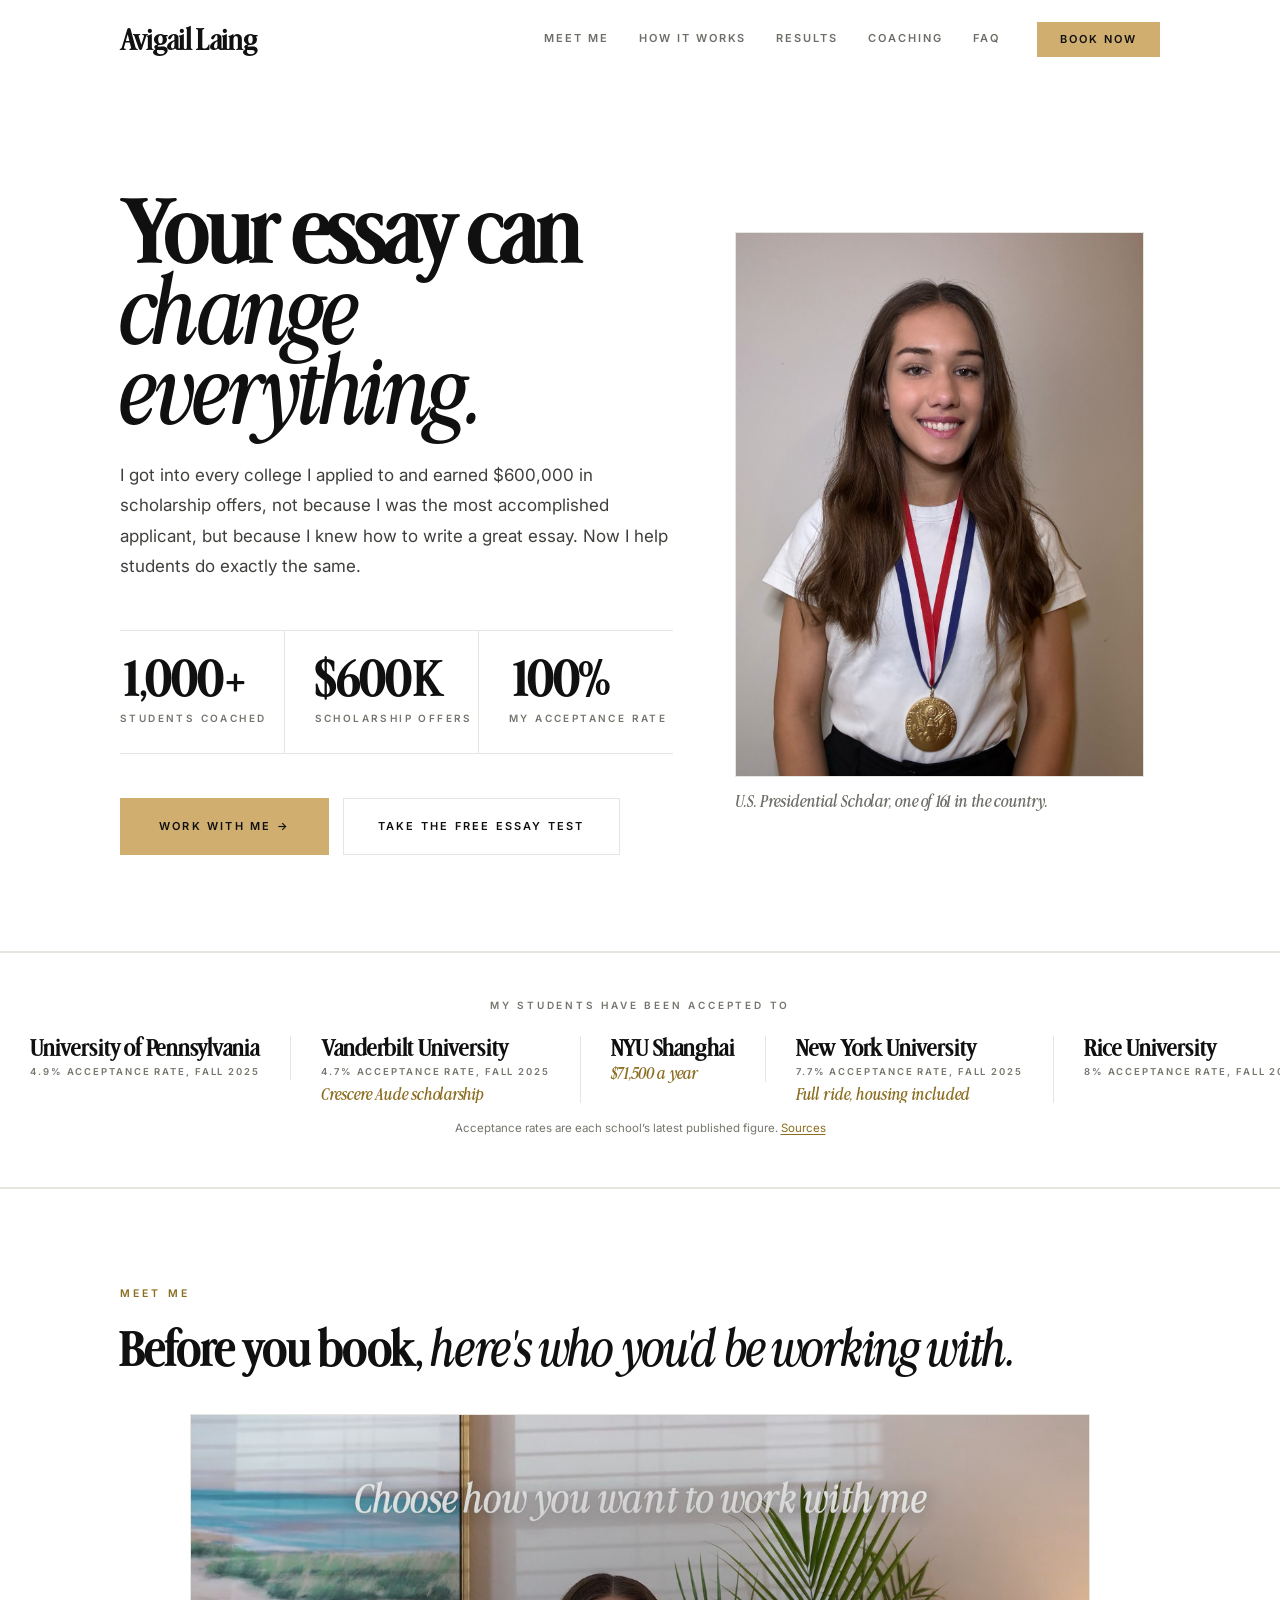
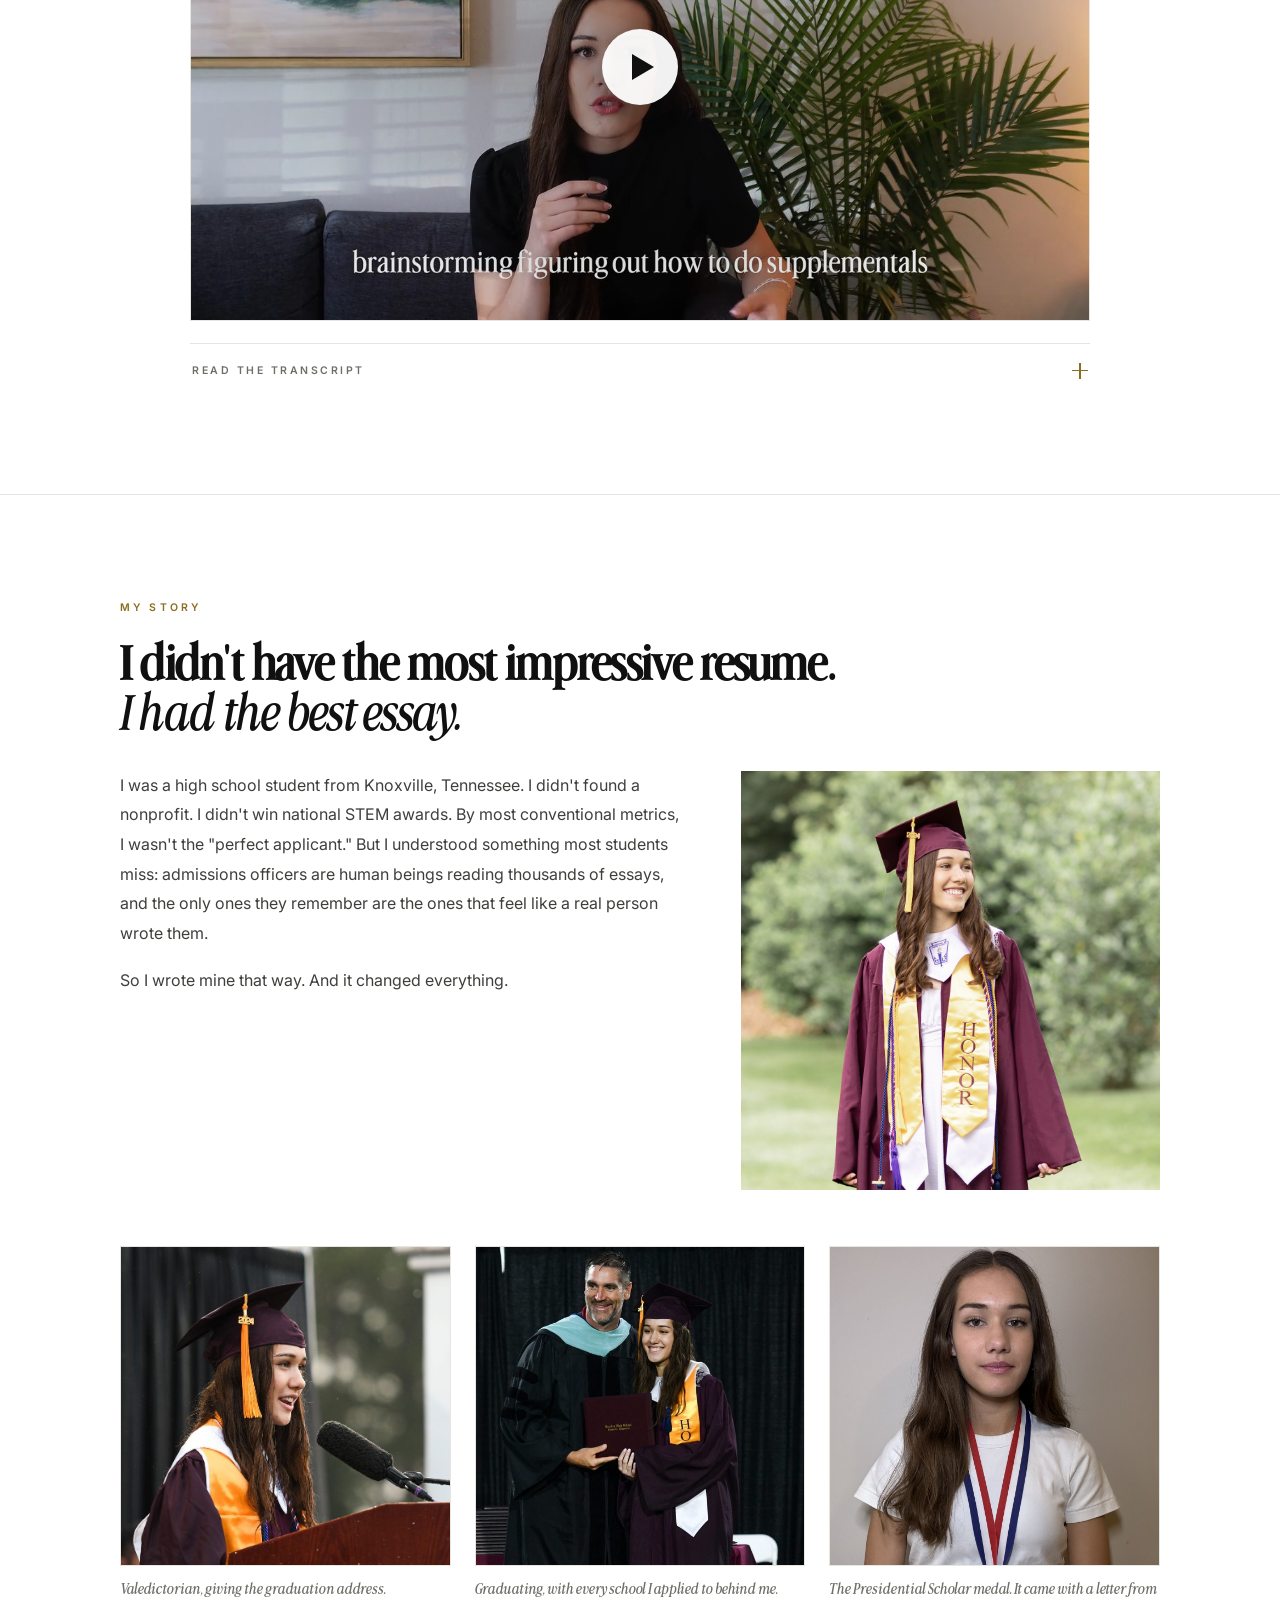
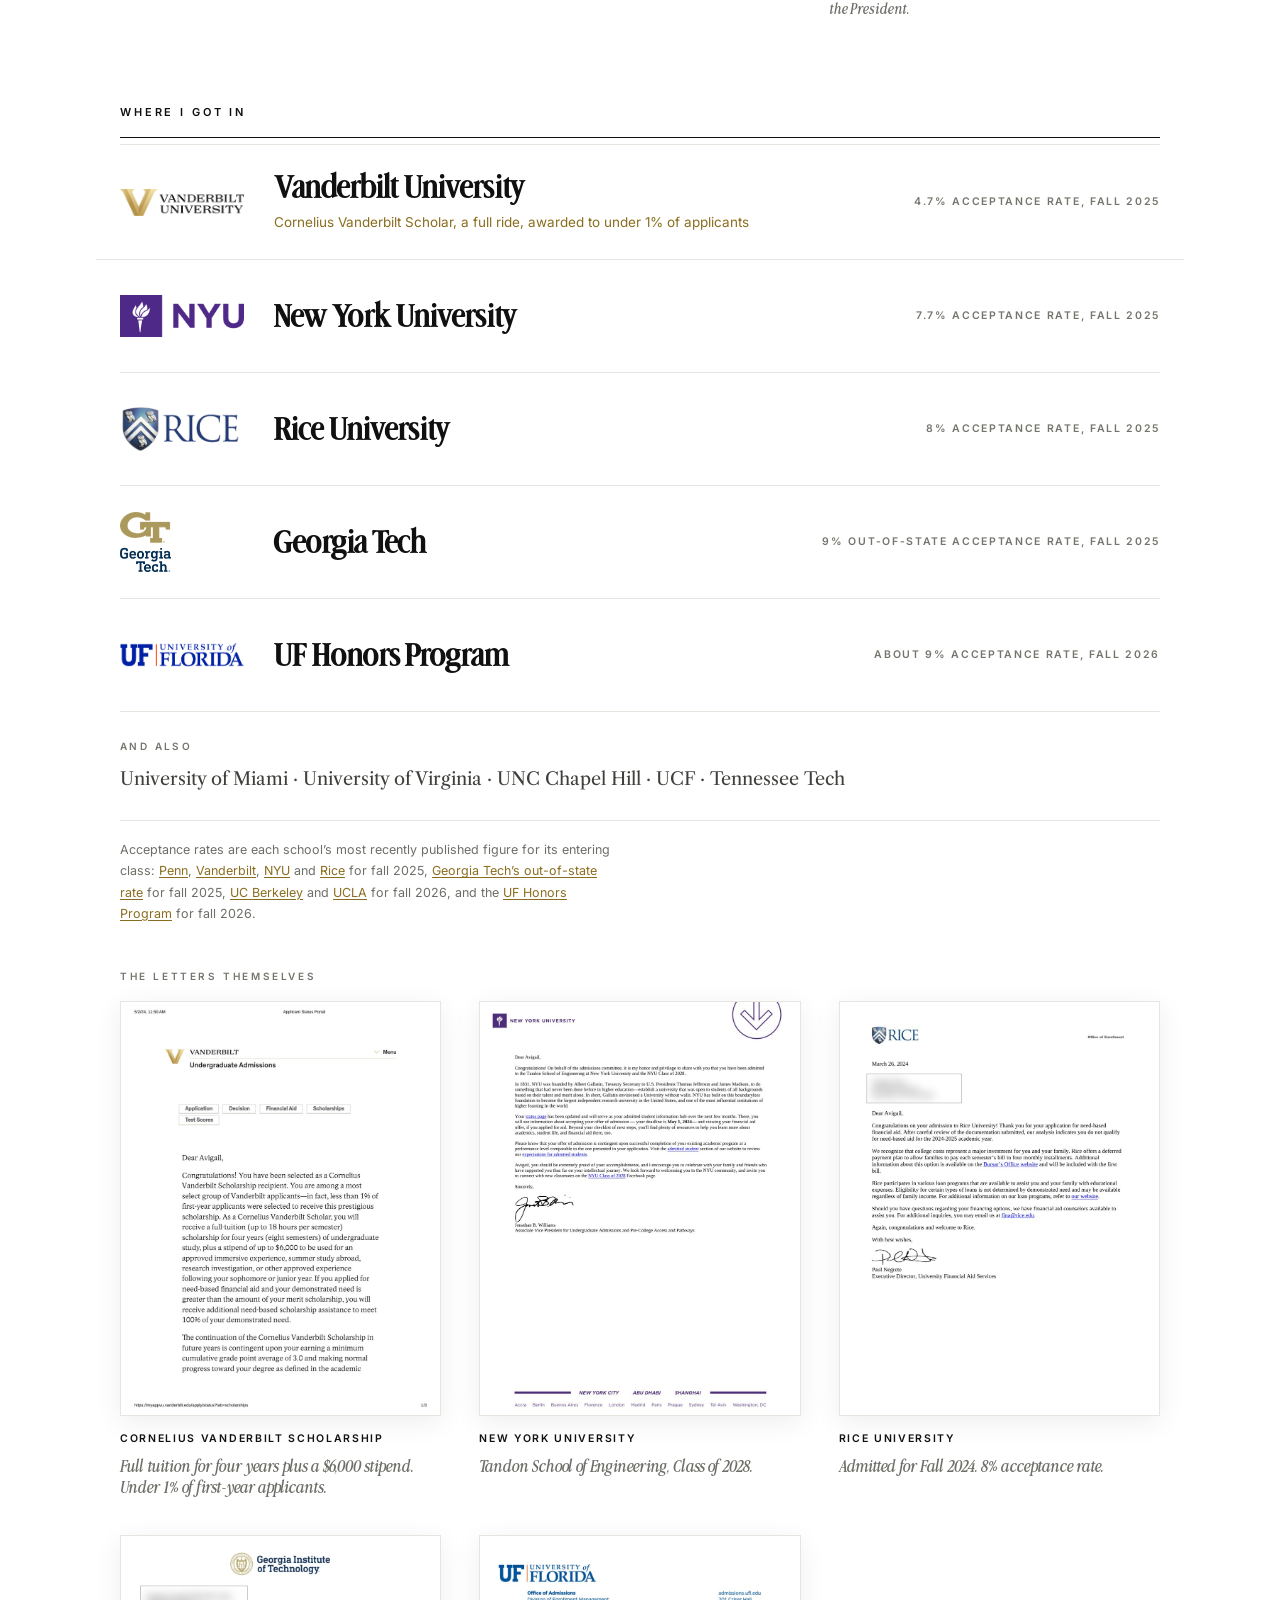
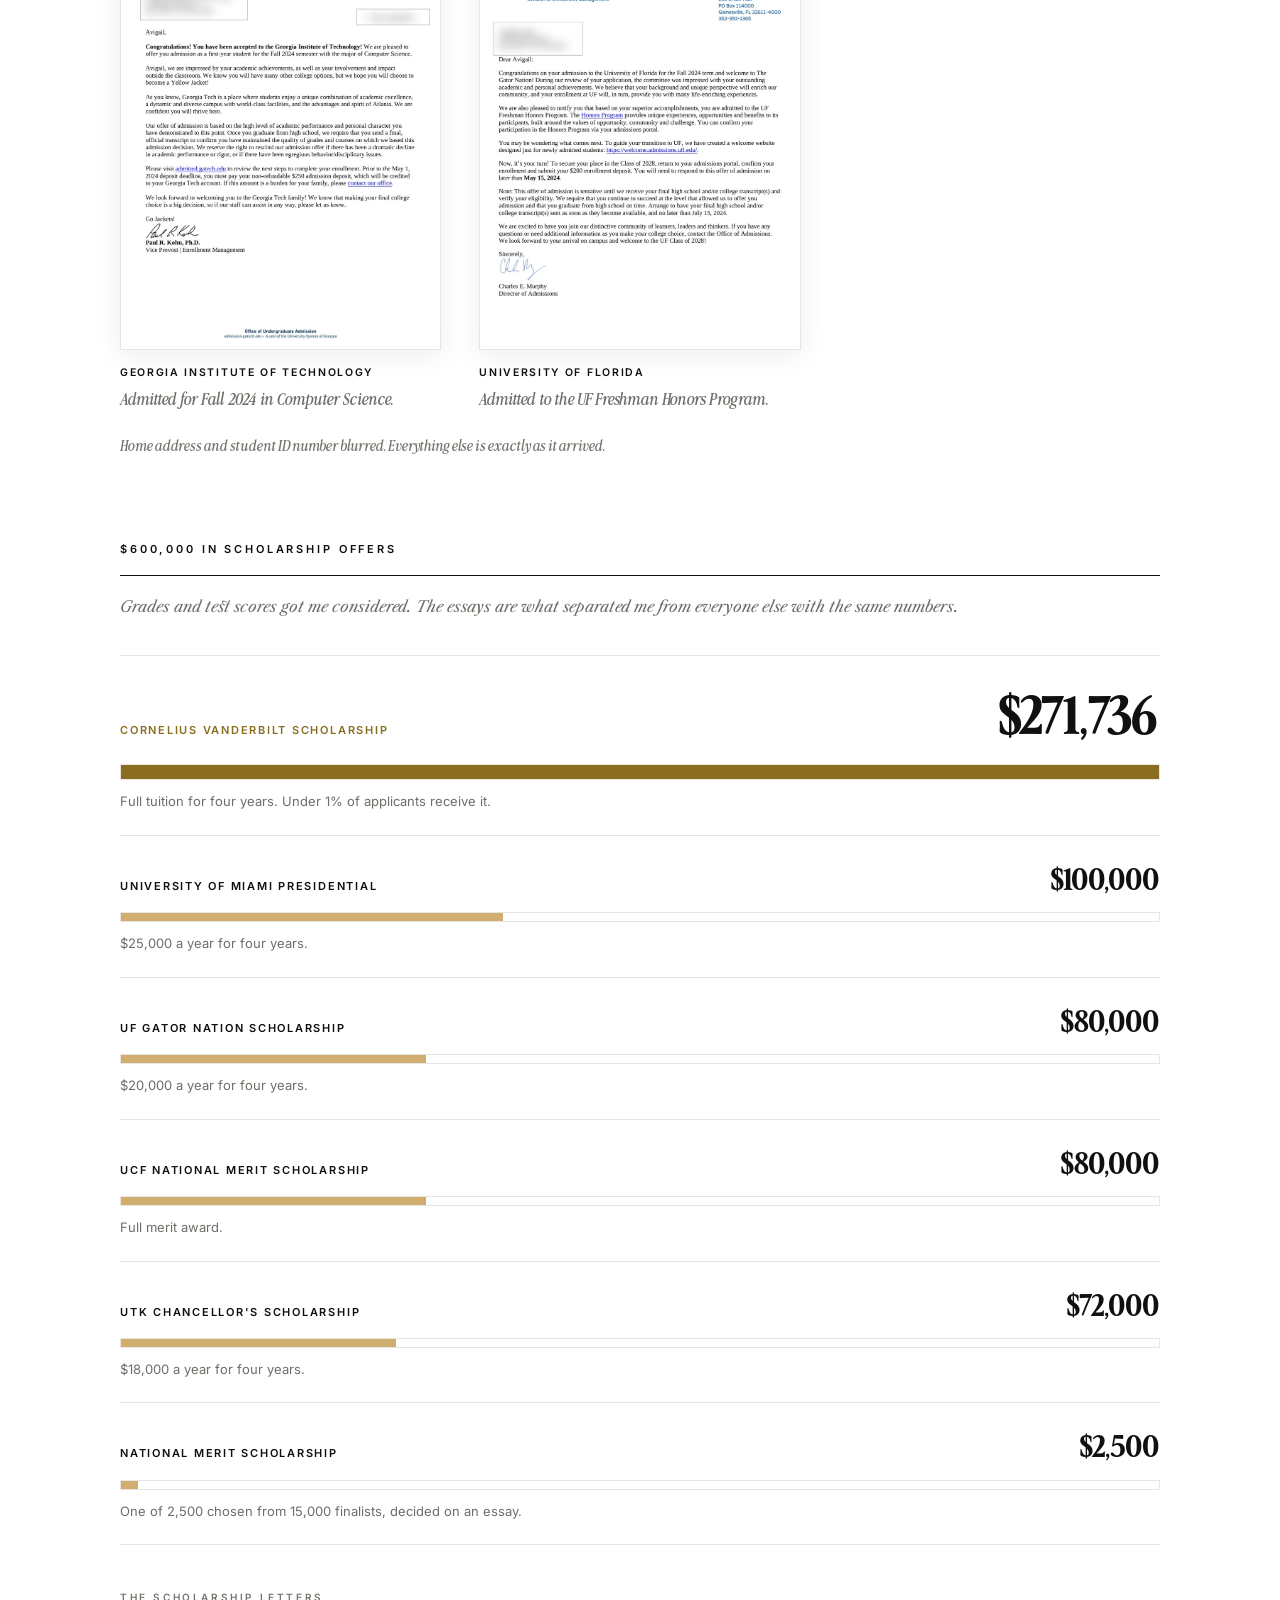
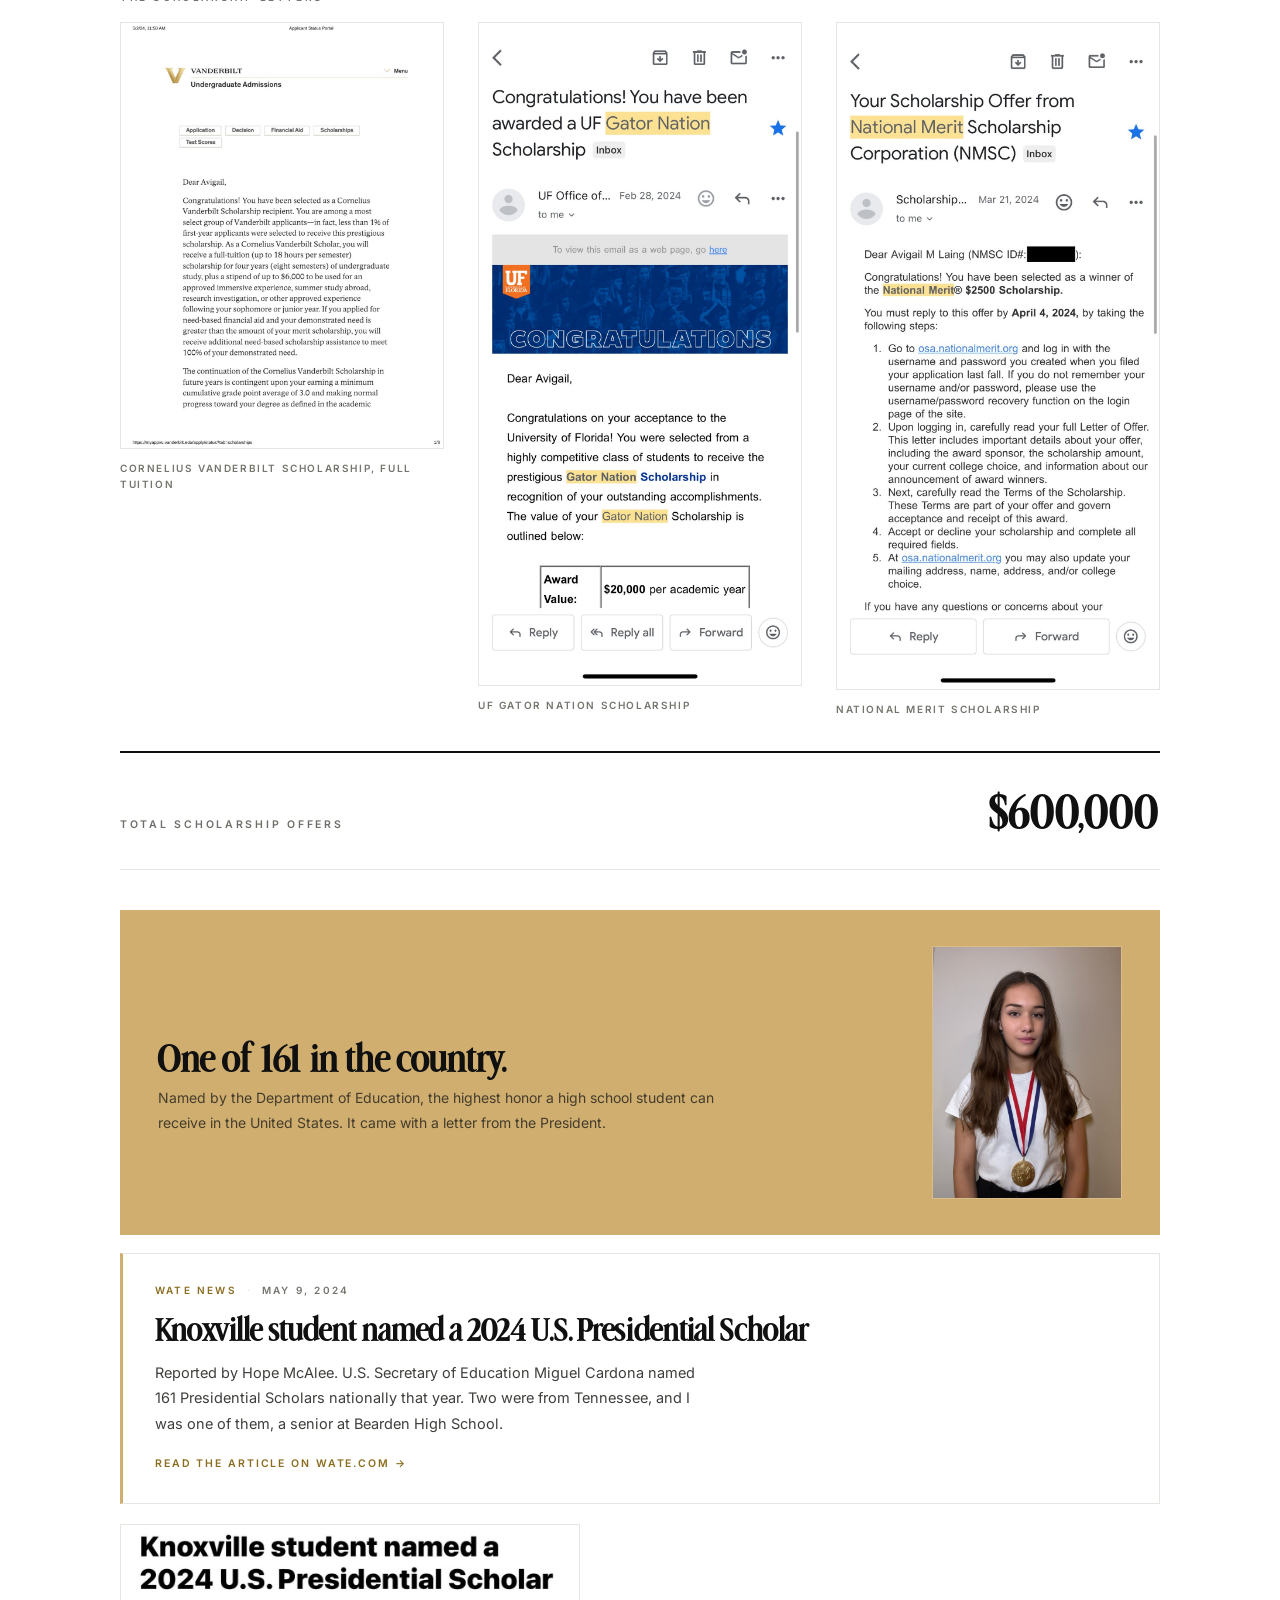
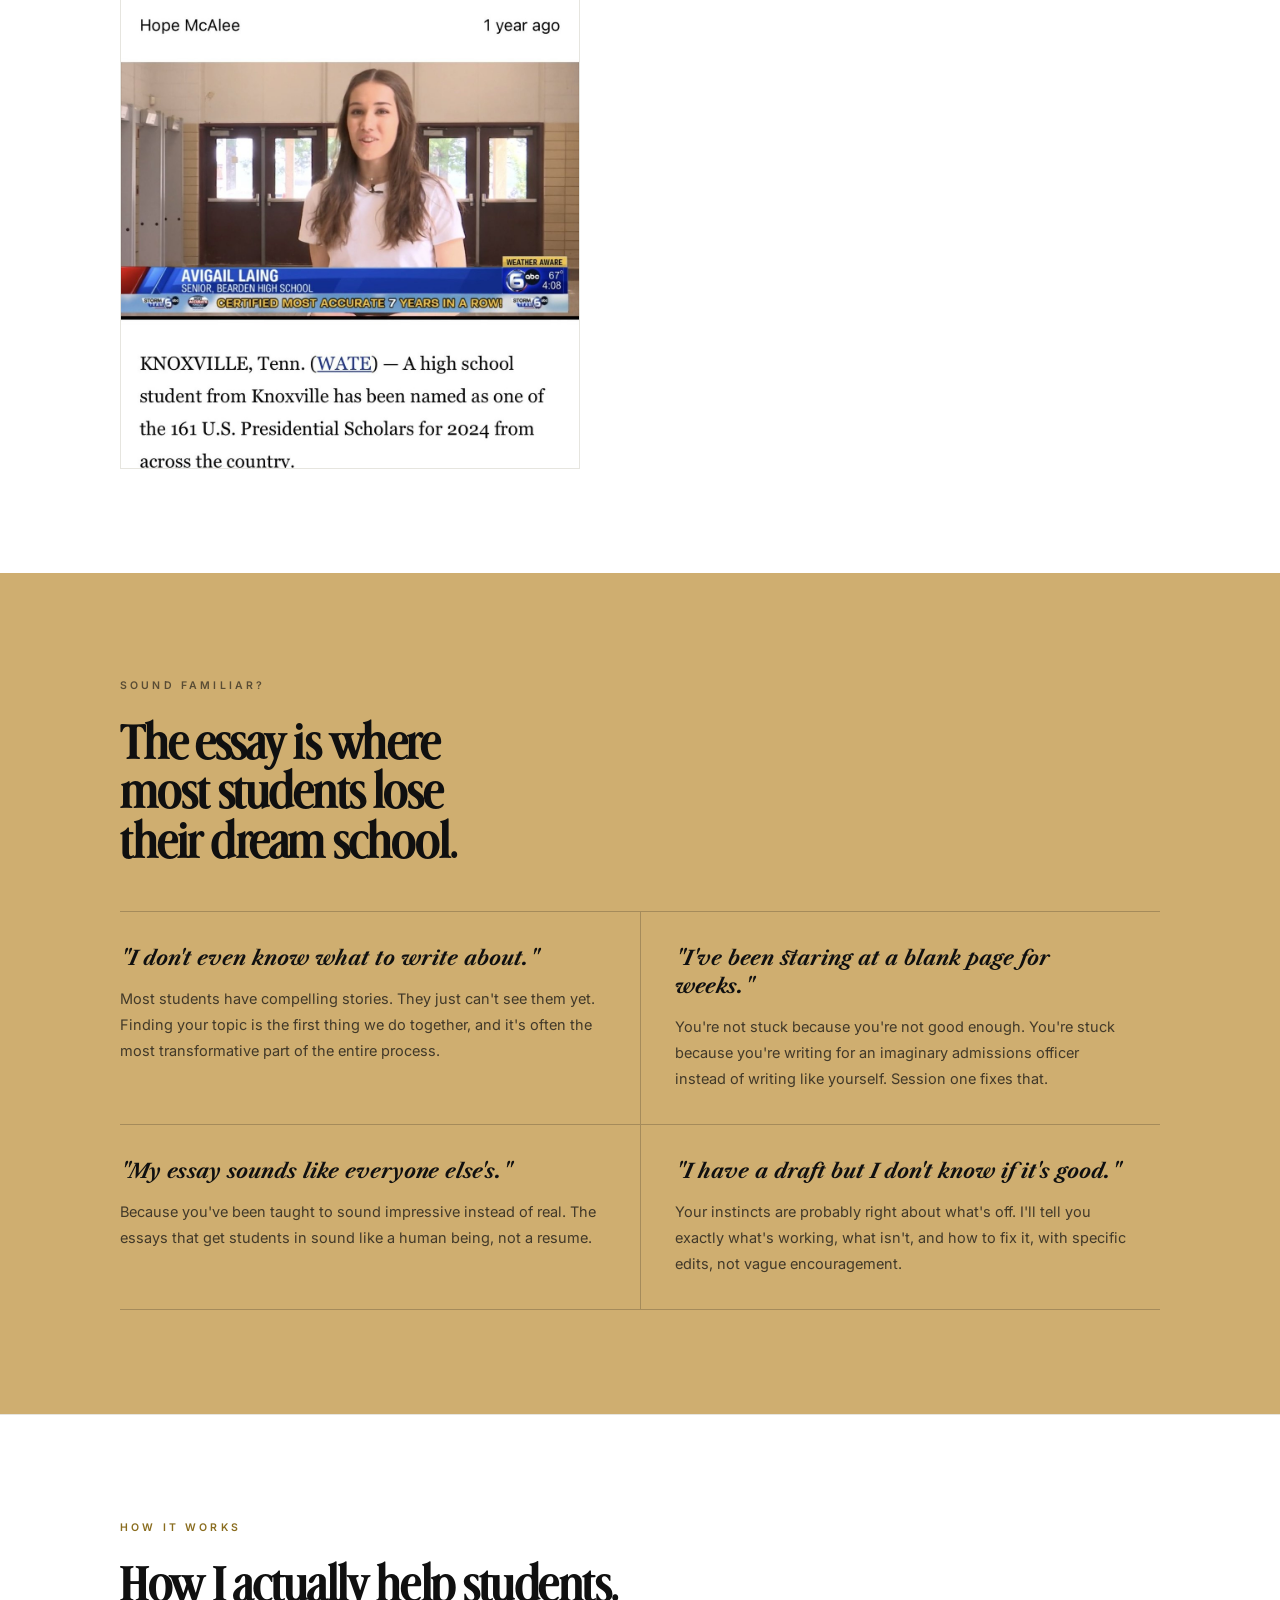
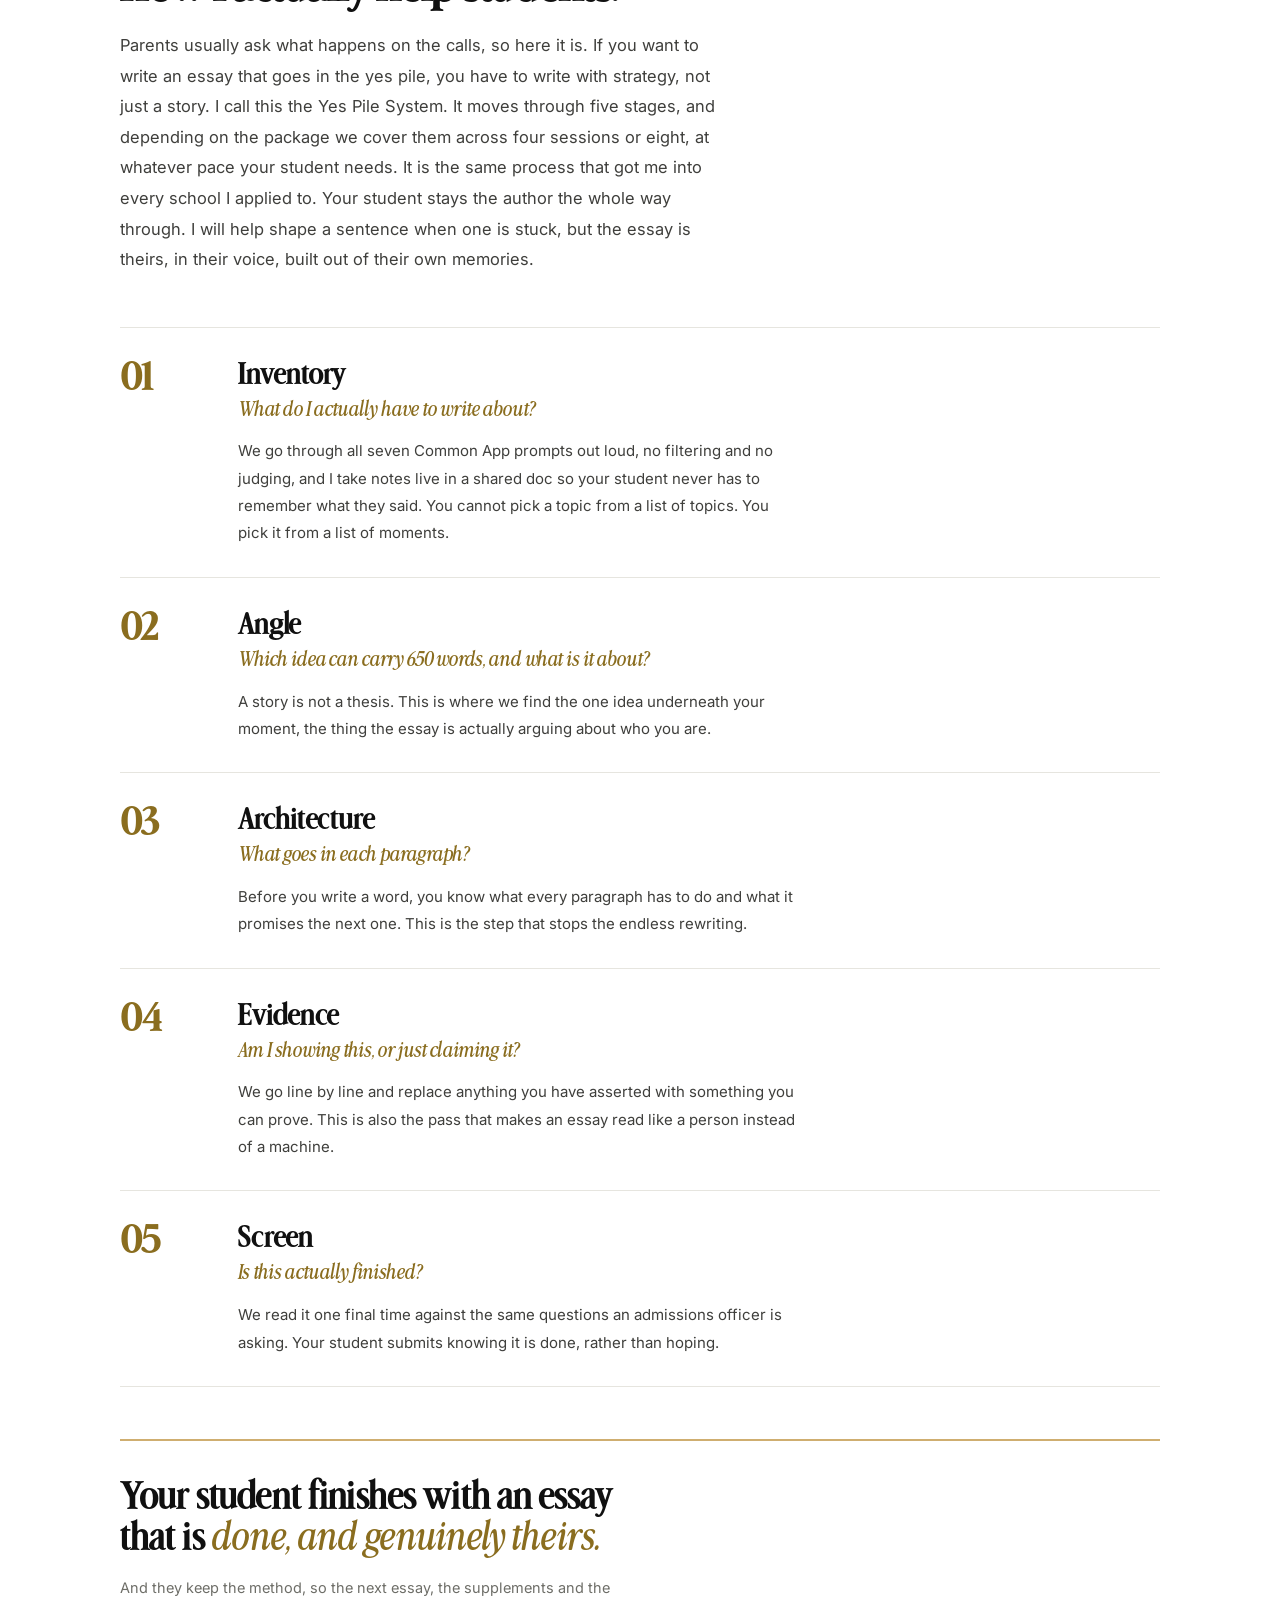
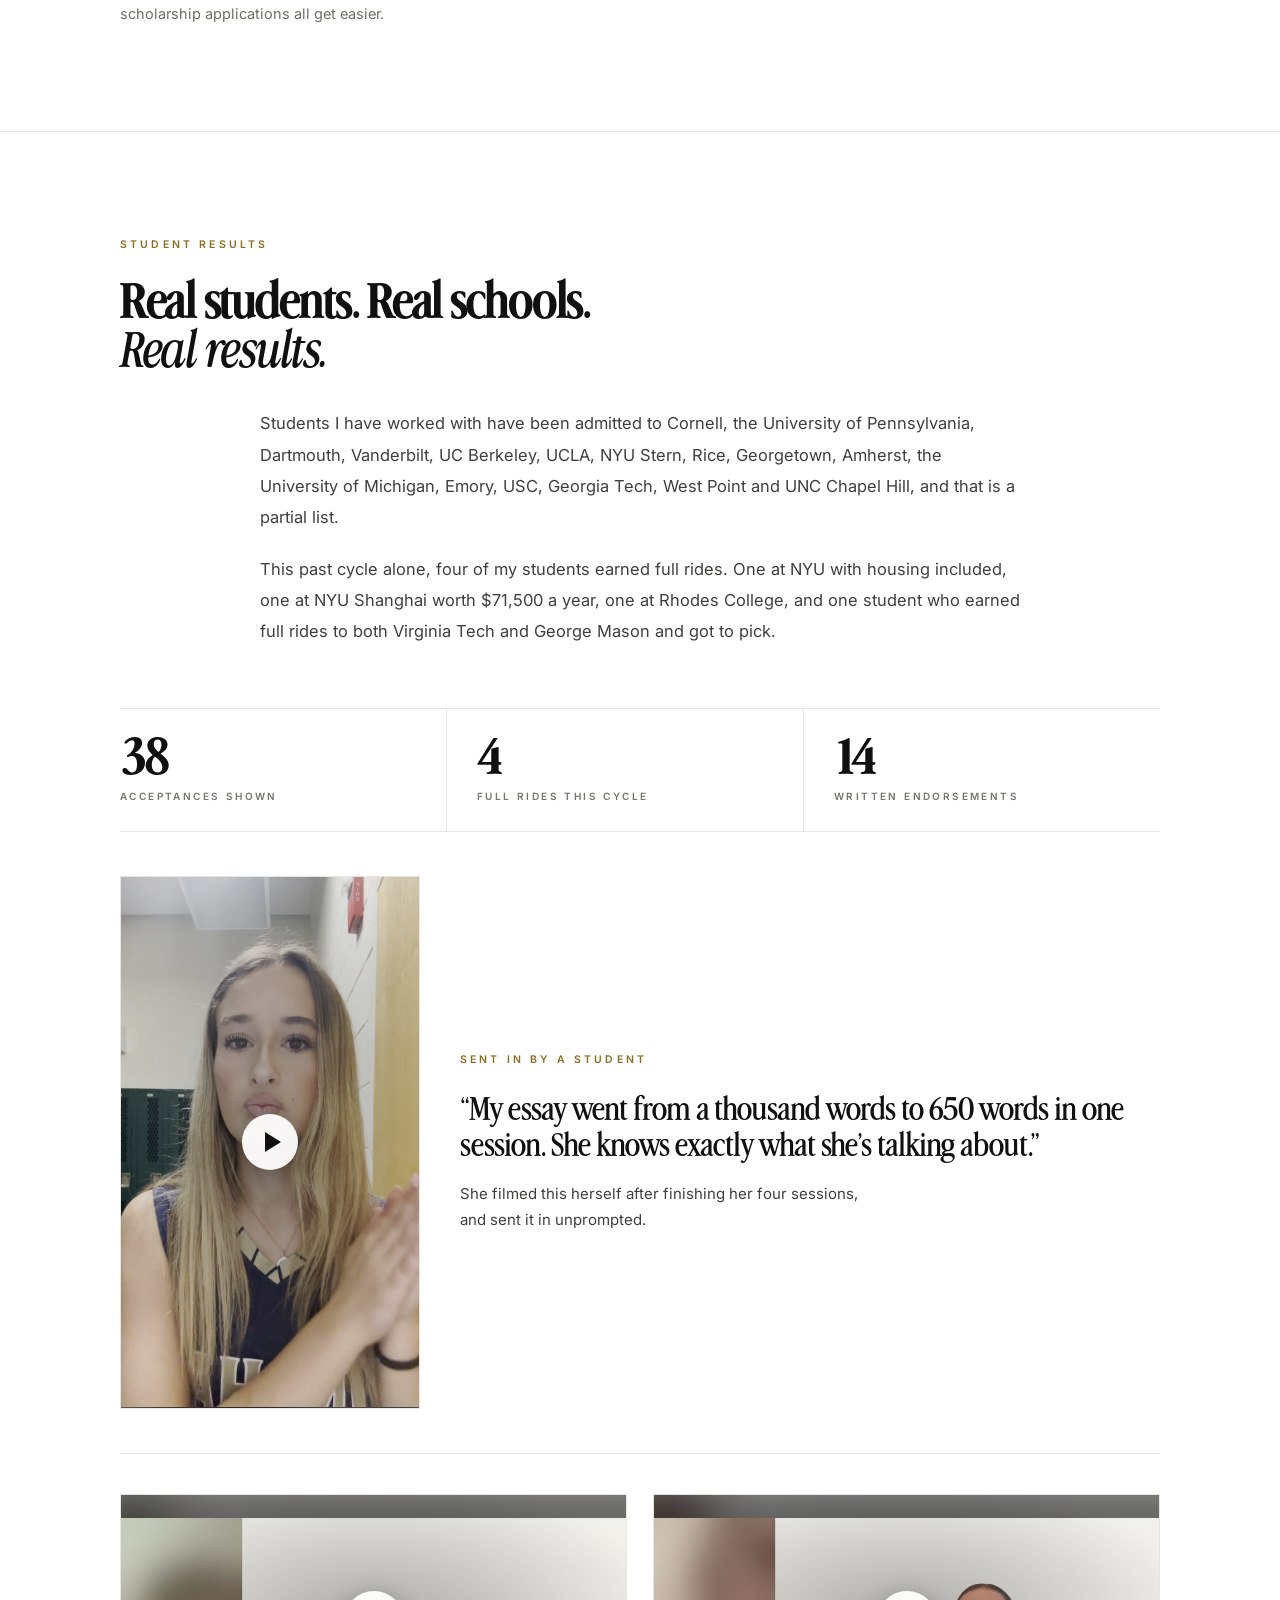
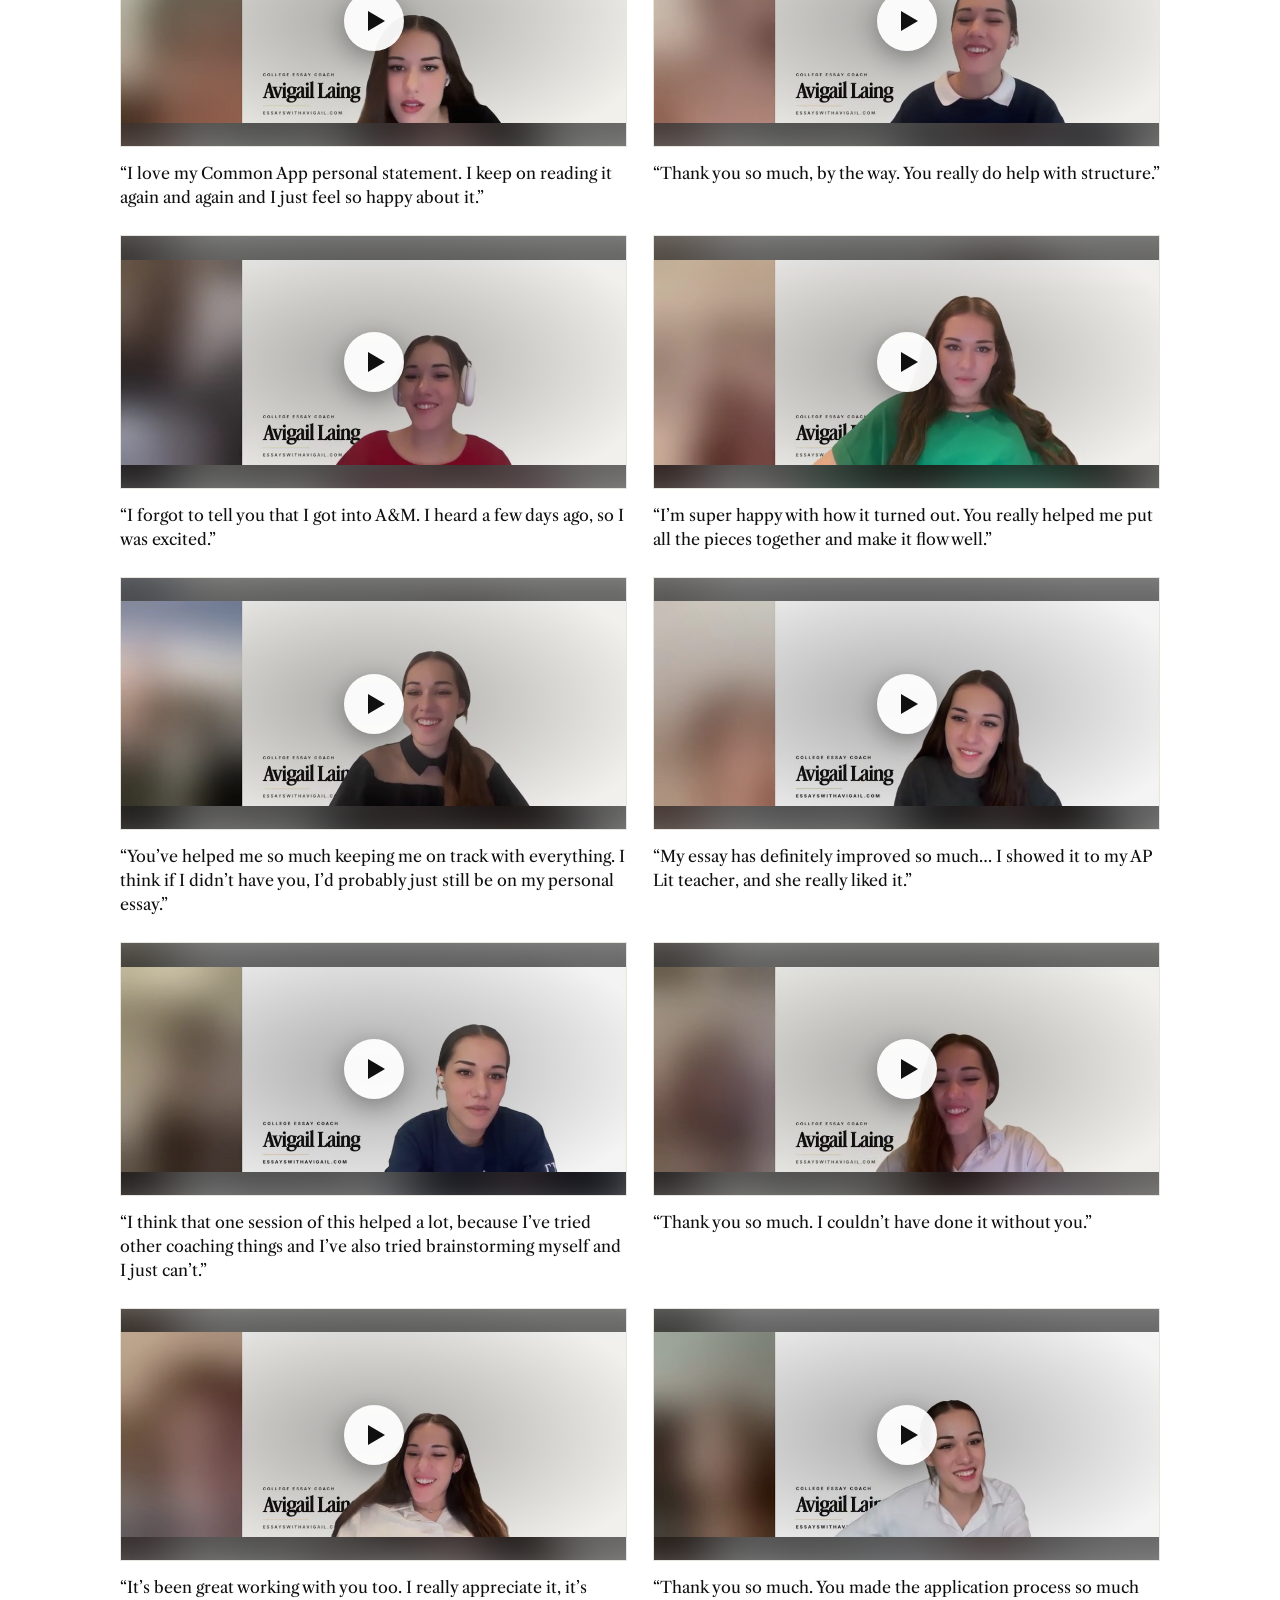
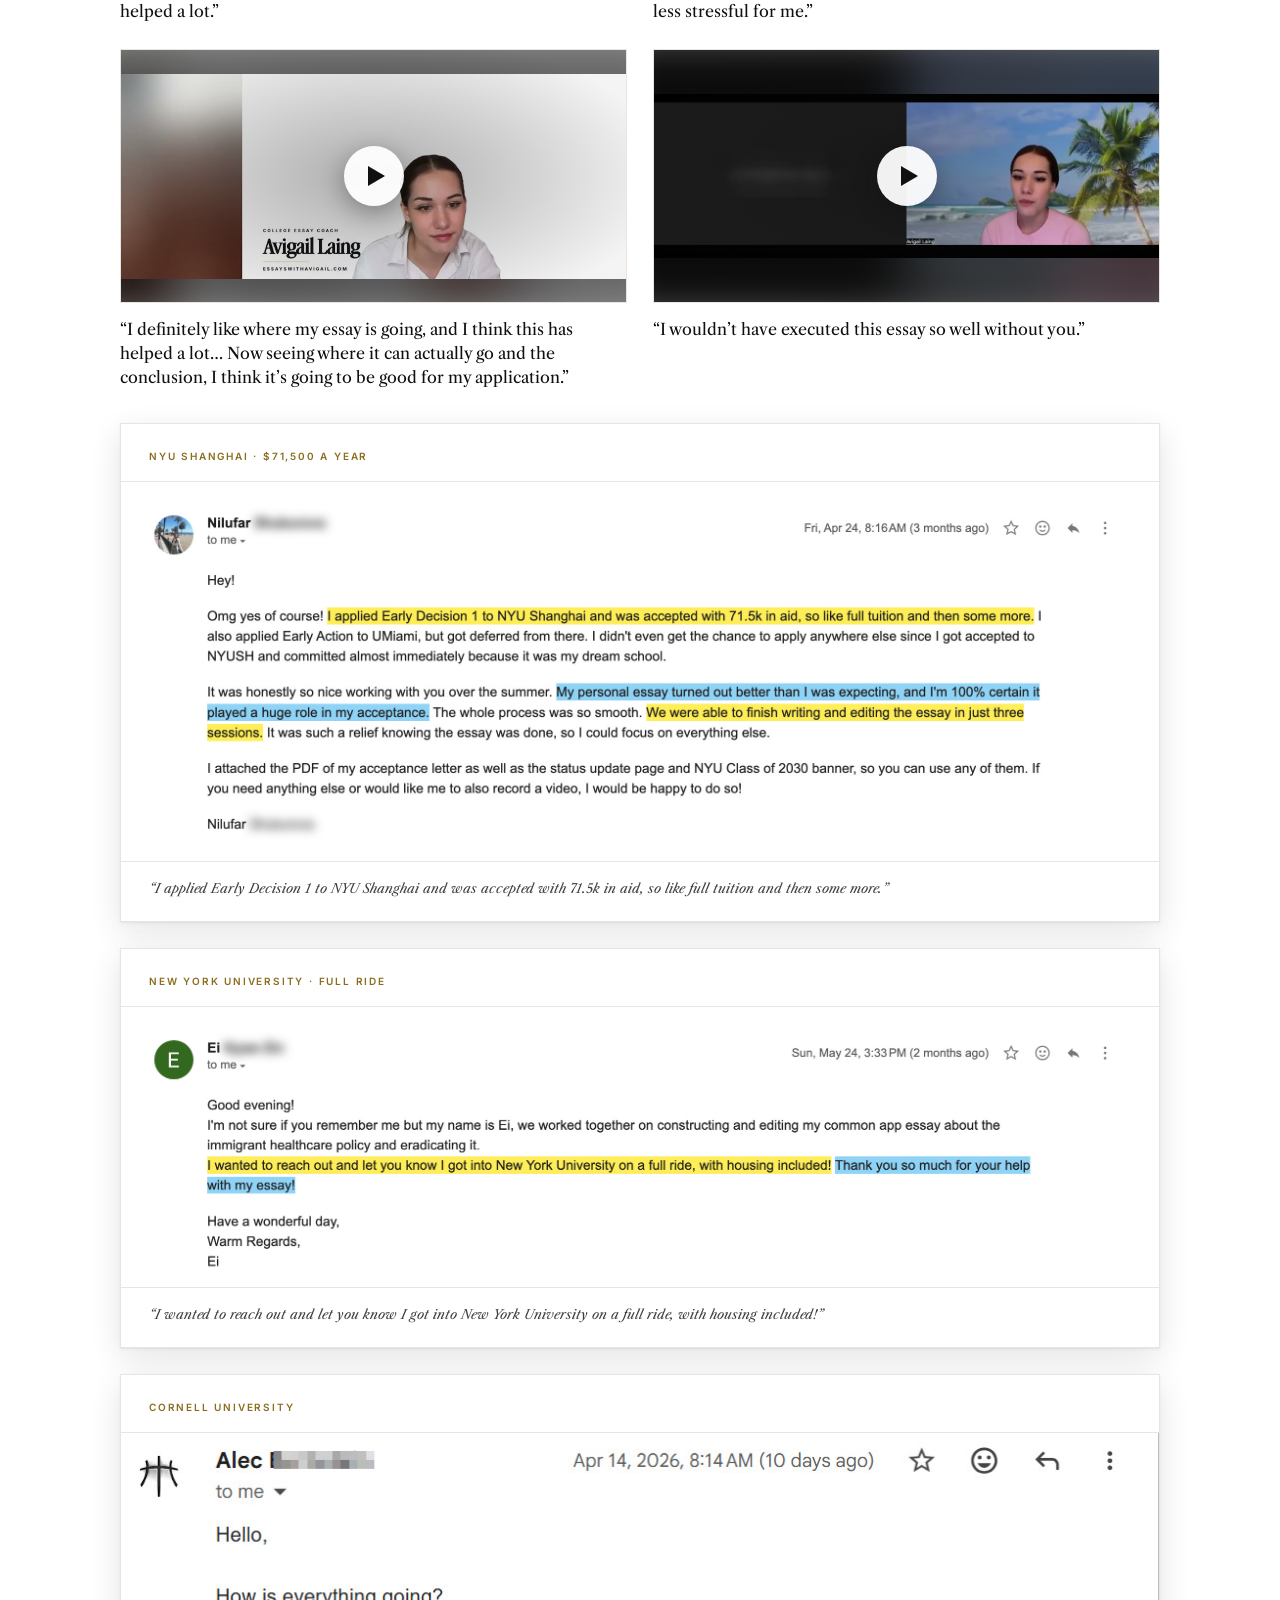
==== commit 92599391: "Add Eashani testimonial clip to homepage and results Co-Authored-By: Claude Opus 5 <noreply@anthropi" ====
--- a/index.html
+++ b/index.html
@@ -465,6 +465,13 @@
 
     <div class="home-vt">
       <figure class="hvt">
+        <video controls playsinline preload="none" poster="media/testimonials/testimonial-19-poster.jpg" aria-label="A student partway through her package, on her finished personal statement">
+          <source src="media/testimonials/testimonial-19.mp4" type="video/mp4"/>
+          <track kind="captions" srclang="en" label="English" src="media/captions/testimonial-19.vtt" default/>
+        </video>
+        <figcaption>&ldquo;I love my Common App personal statement. I keep on reading it again and again and I just feel so happy about it.&rdquo;</figcaption>
+      </figure>
+      <figure class="hvt">
         <video controls playsinline preload="none" poster="media/testimonials/testimonial-16-poster.jpg" aria-label="A student on what the sessions help with">
           <source src="media/testimonials/testimonial-16.mp4" type="video/mp4"/>
           <track kind="captions" srclang="en" label="English" src="media/captions/testimonial-16.vtt" default/>
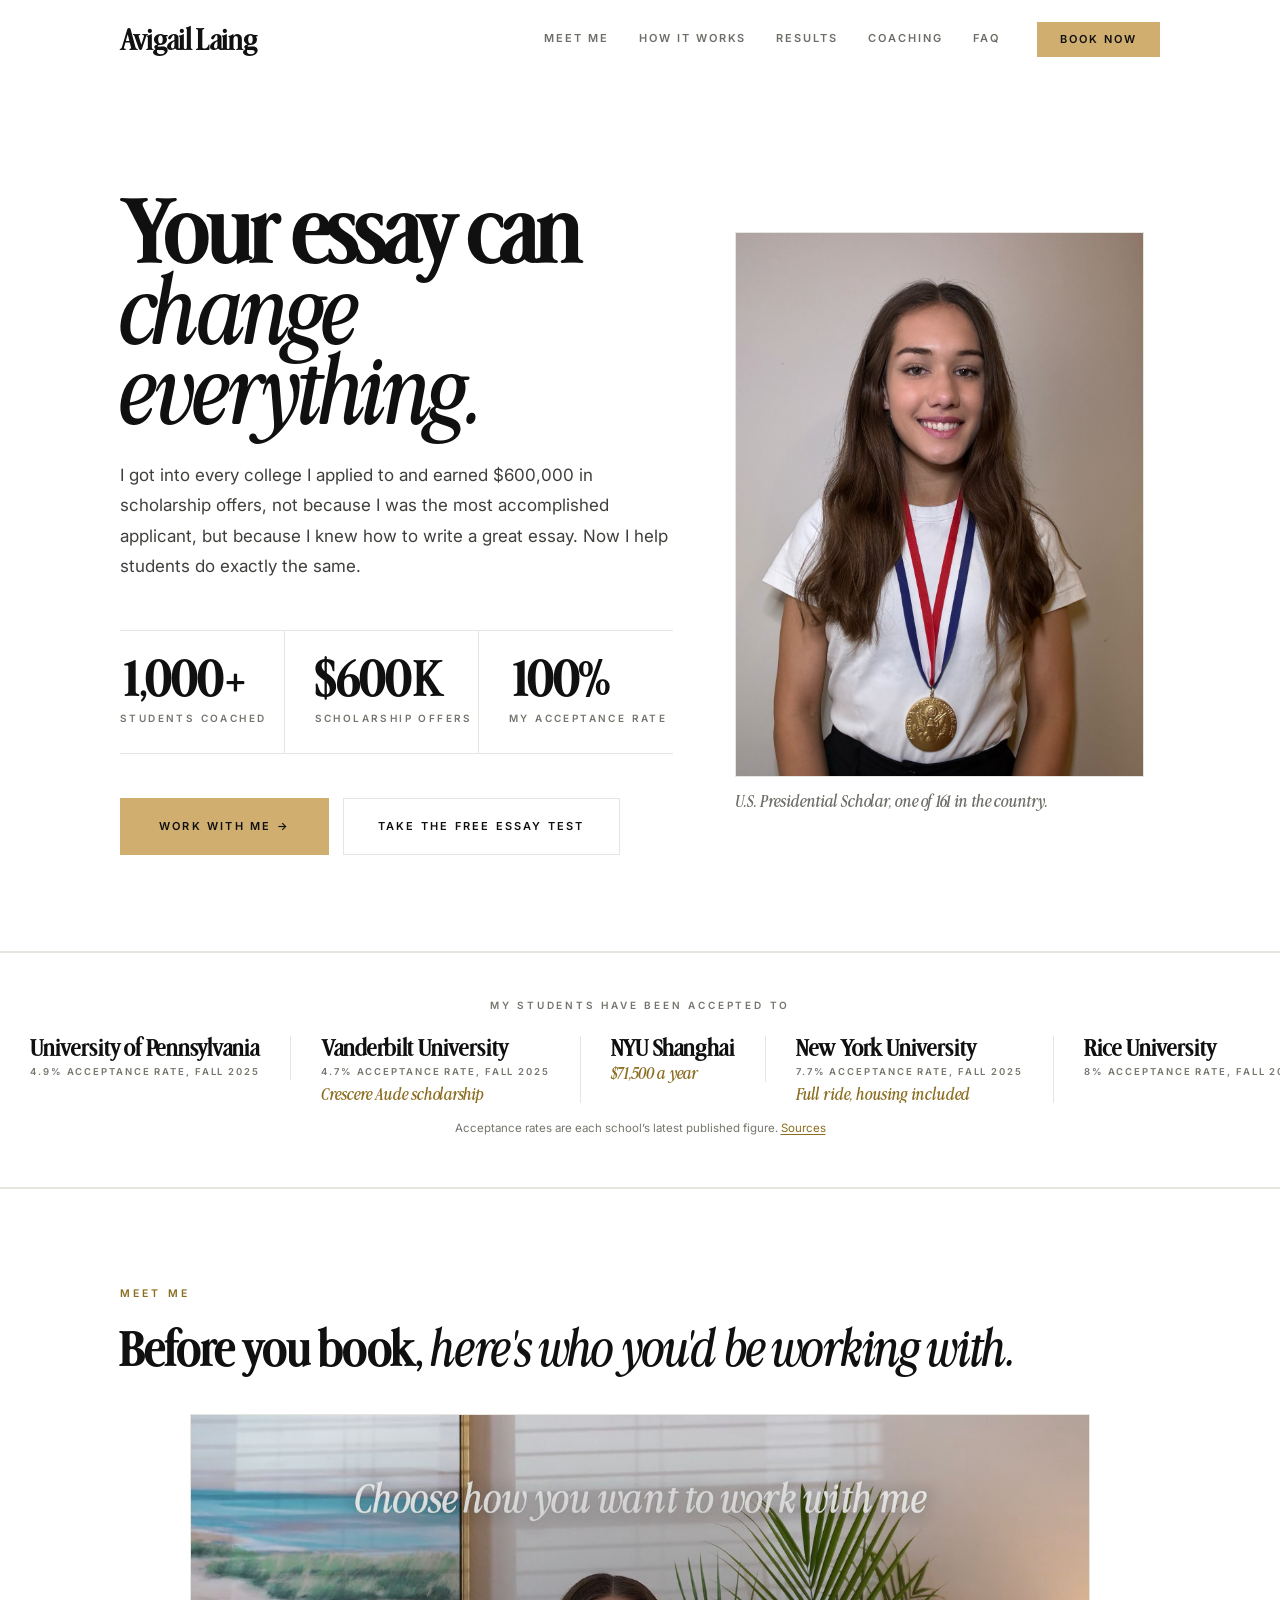
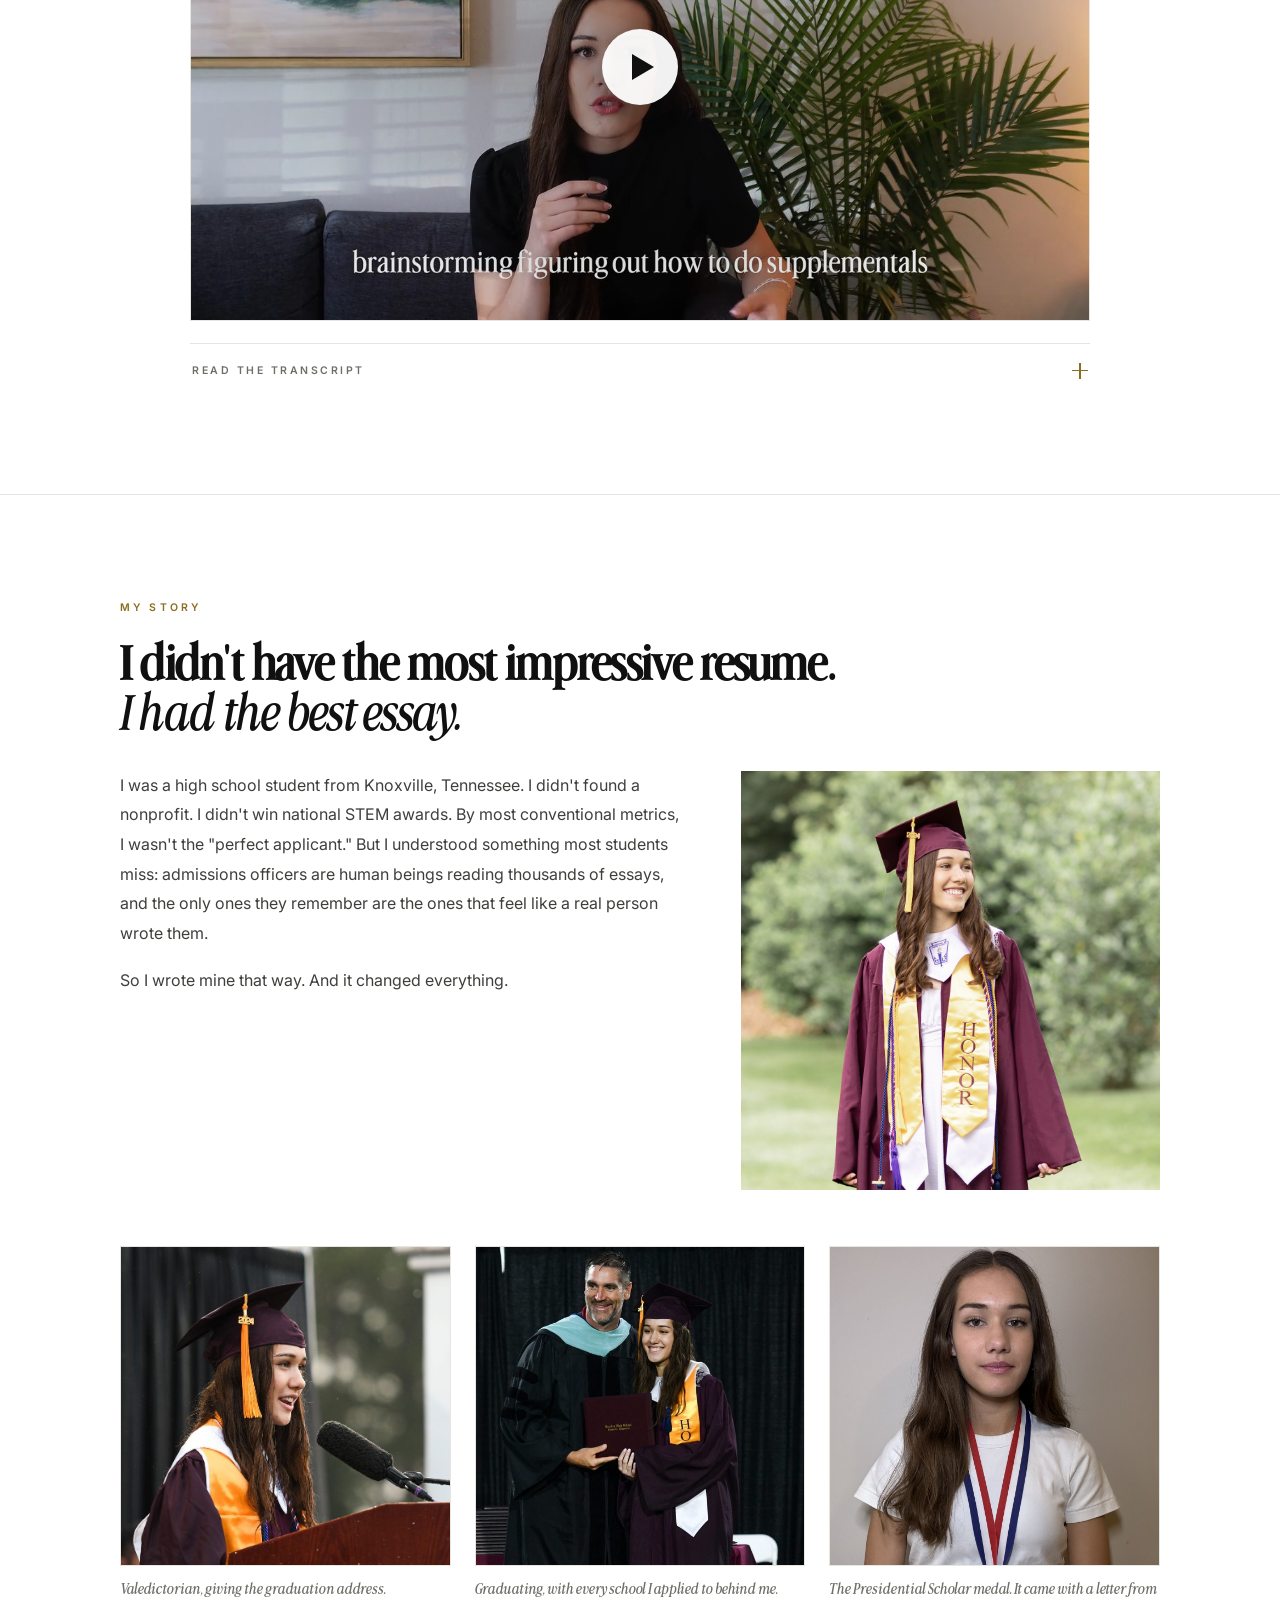
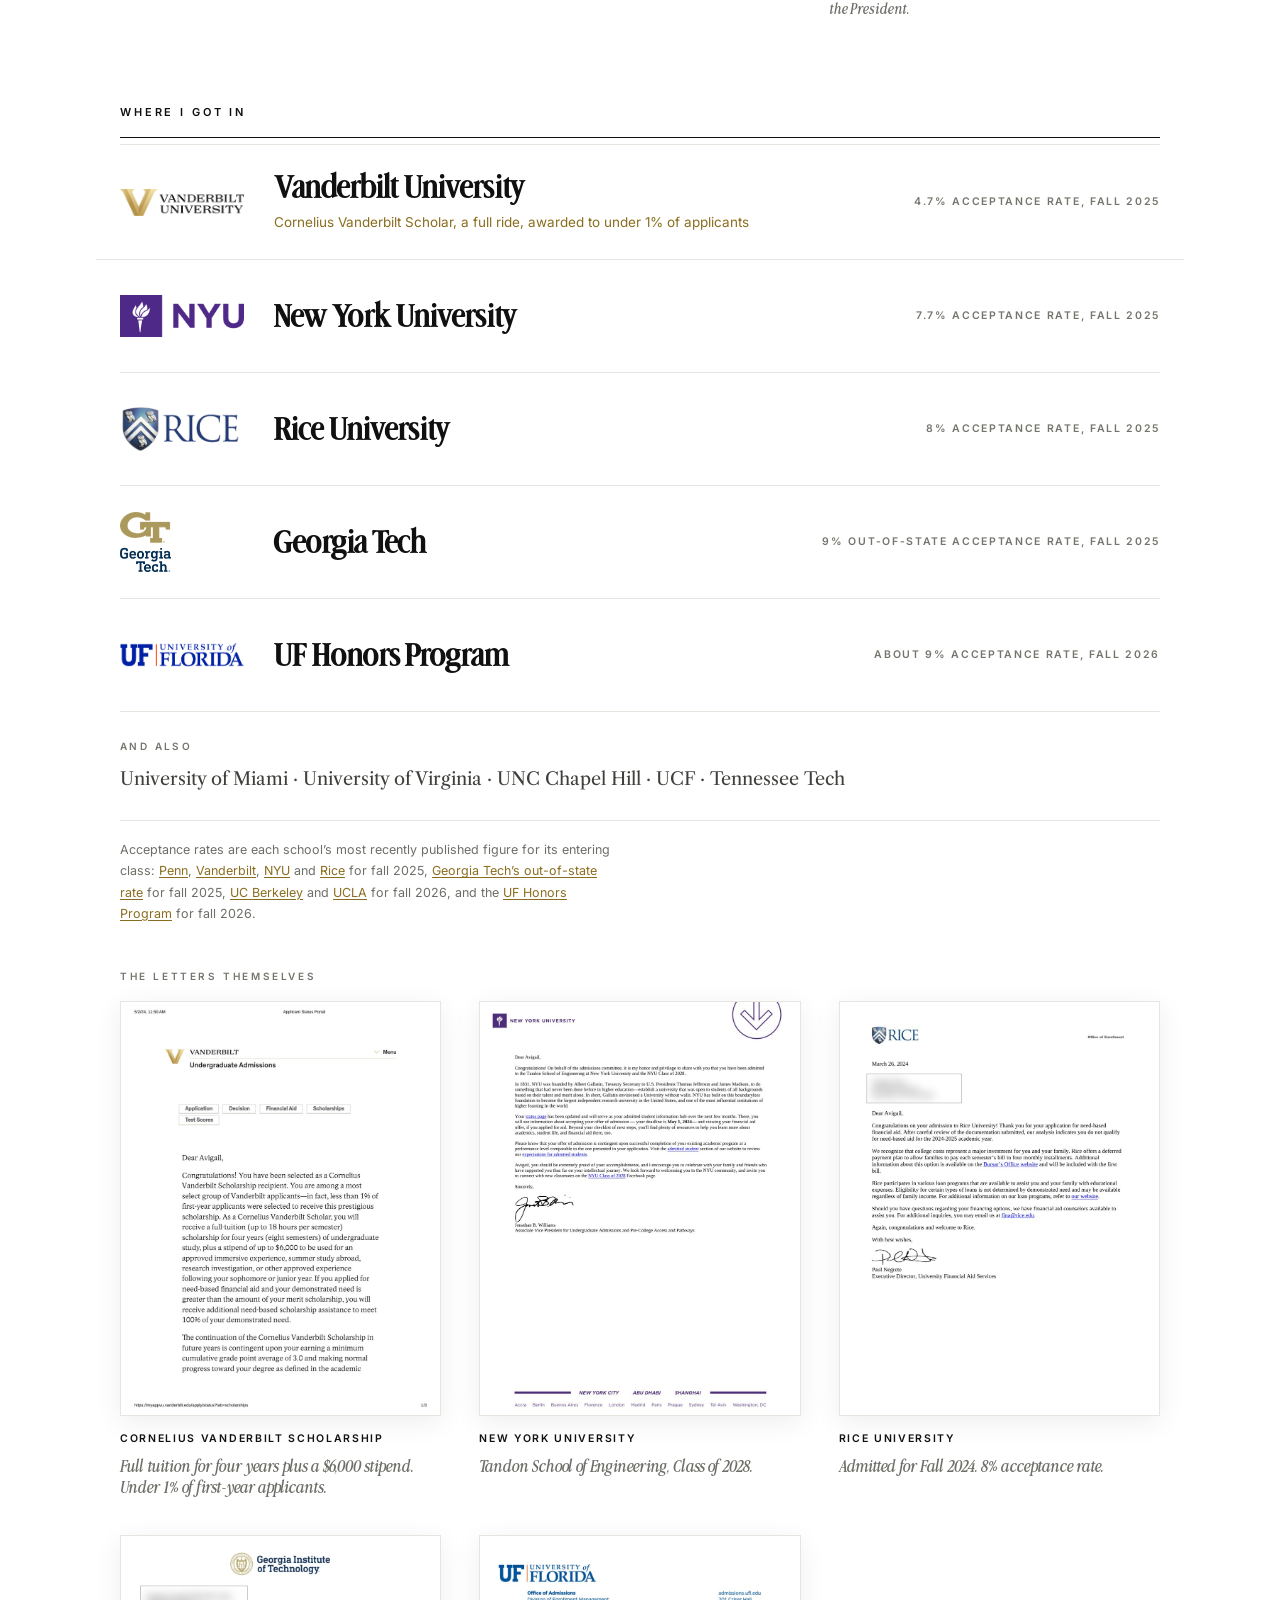
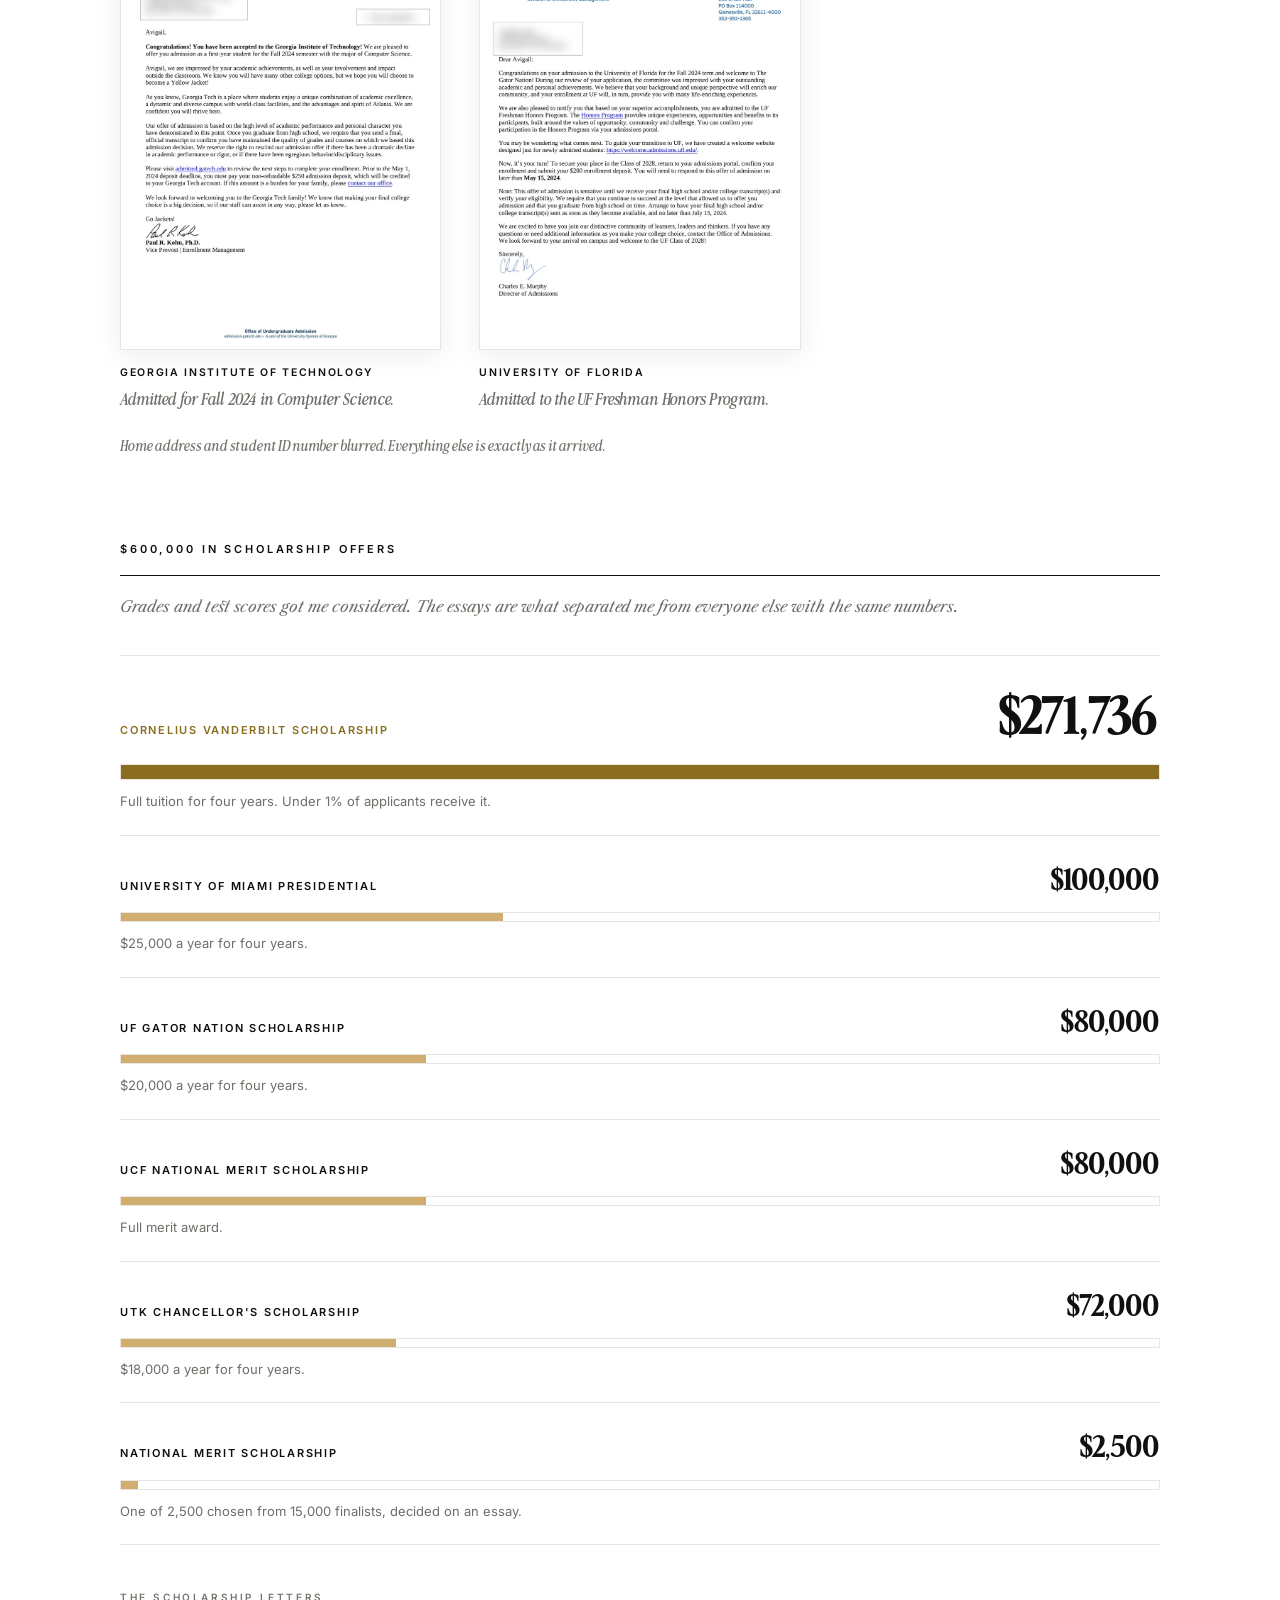
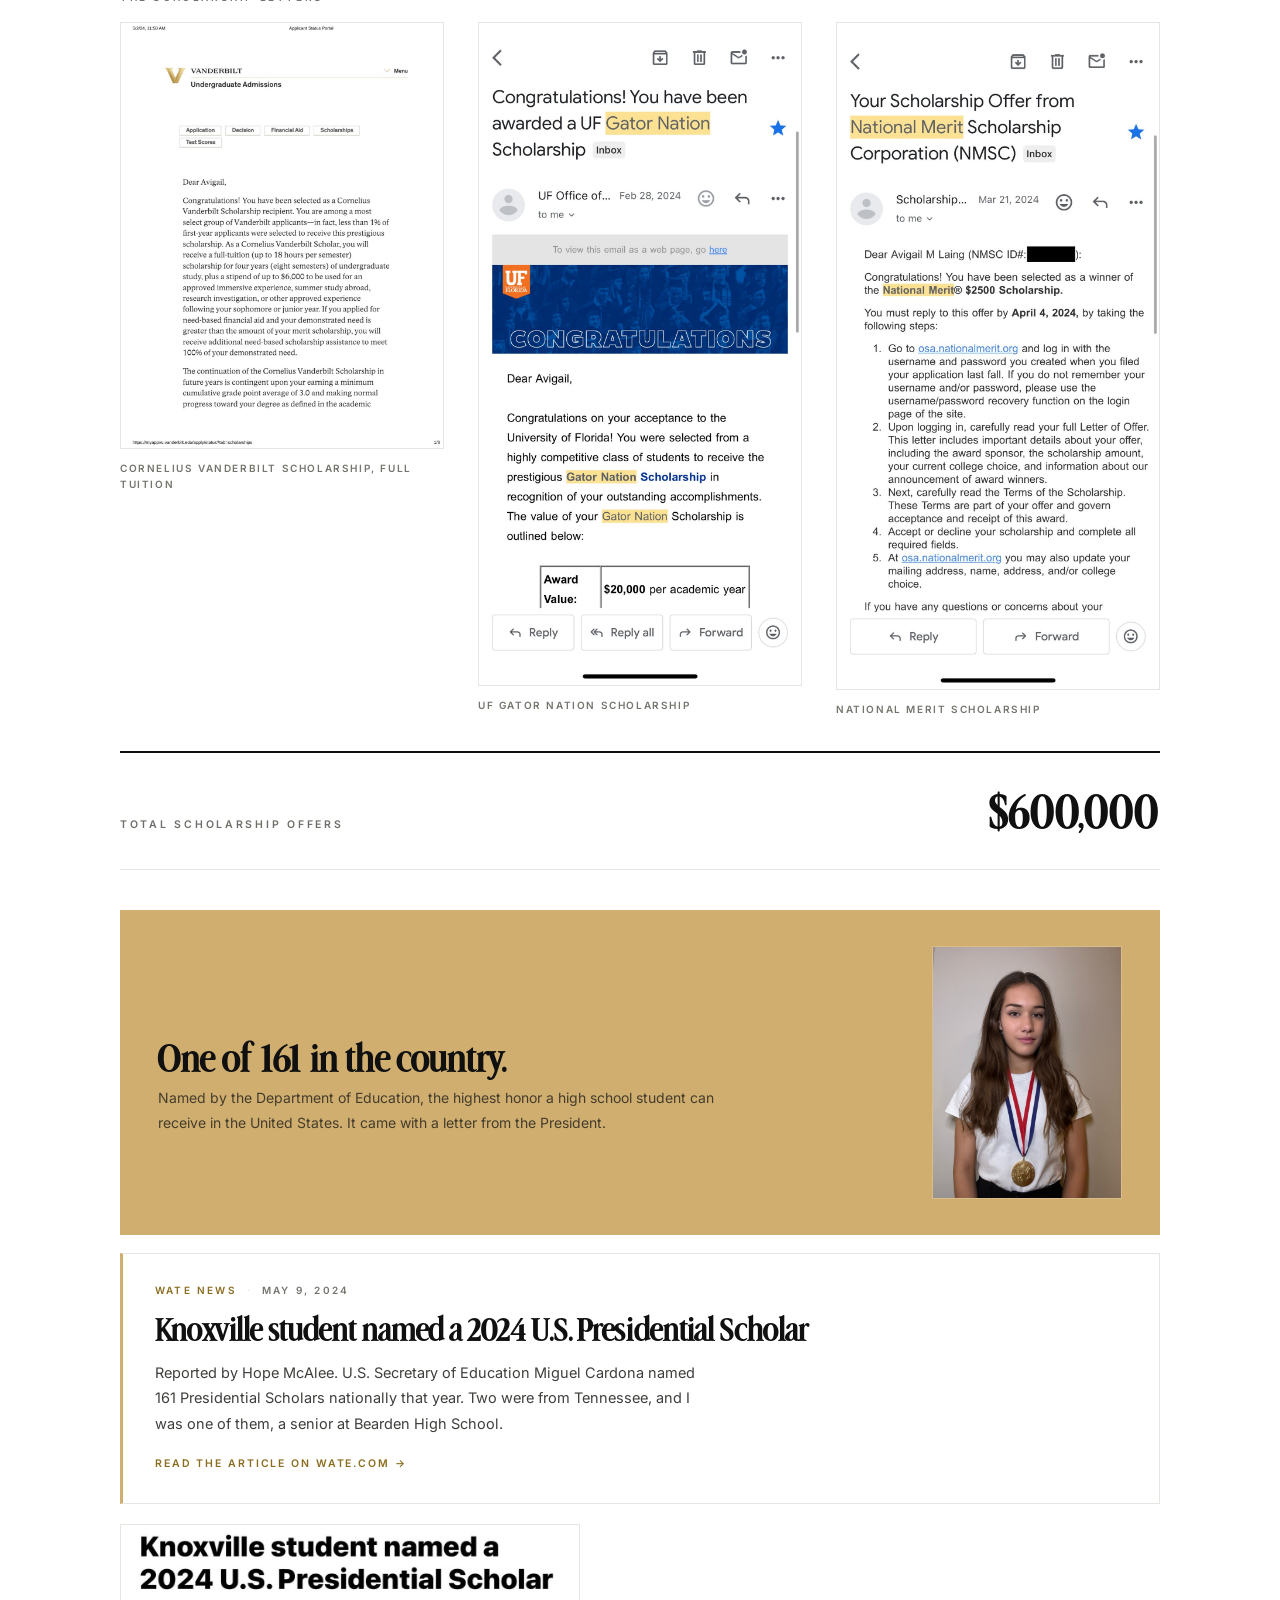
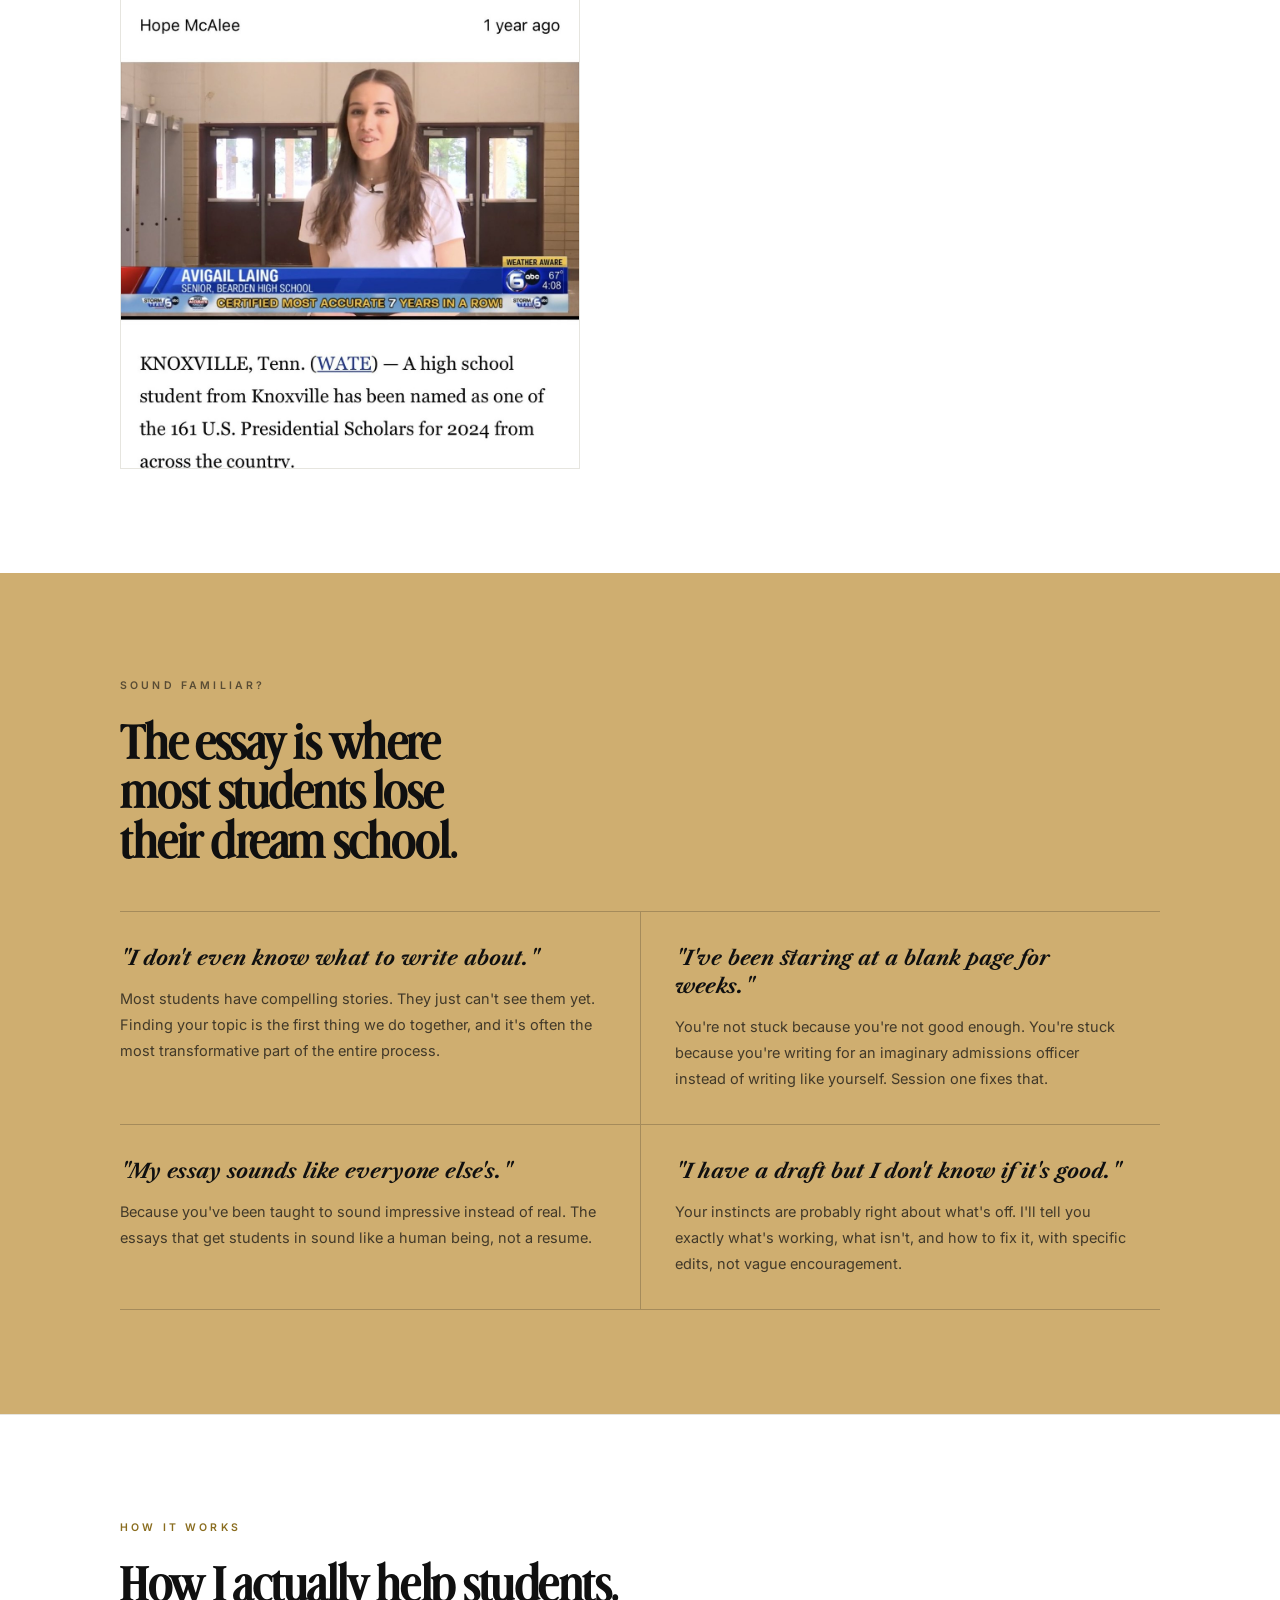
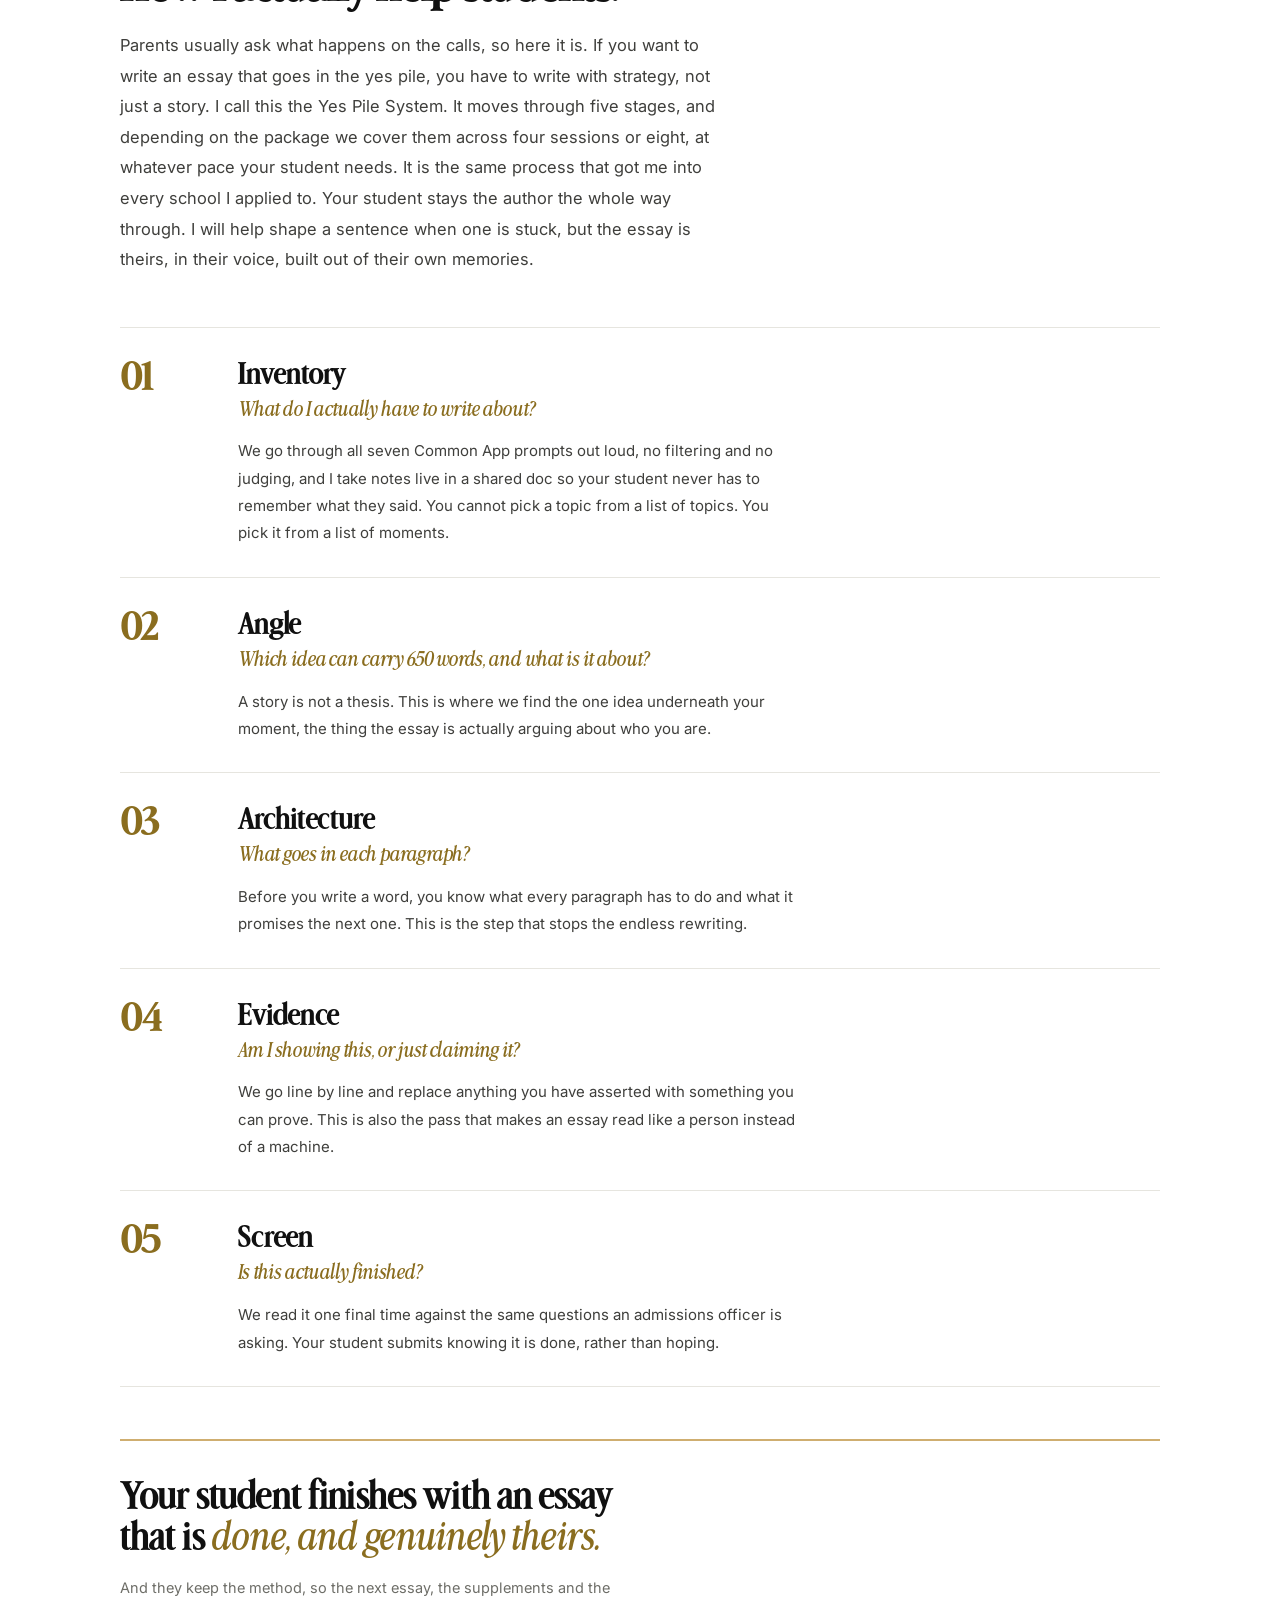
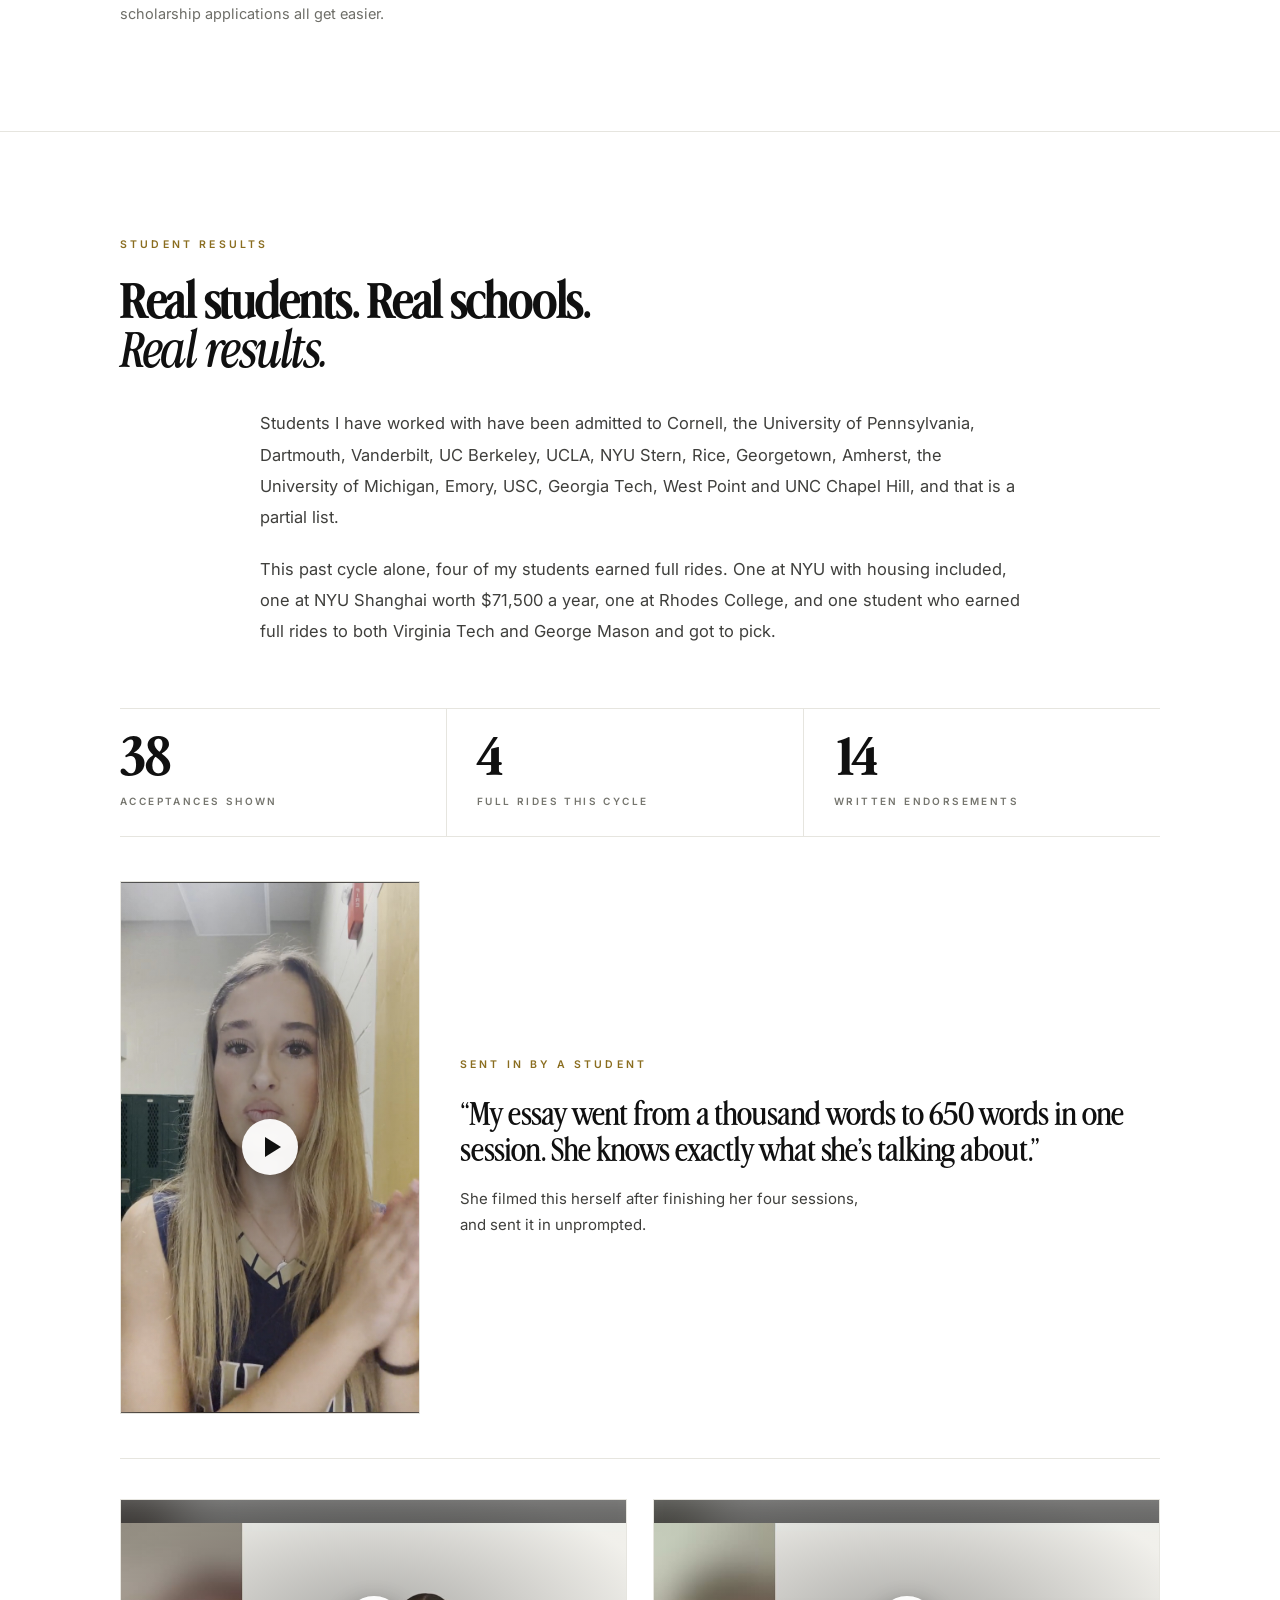
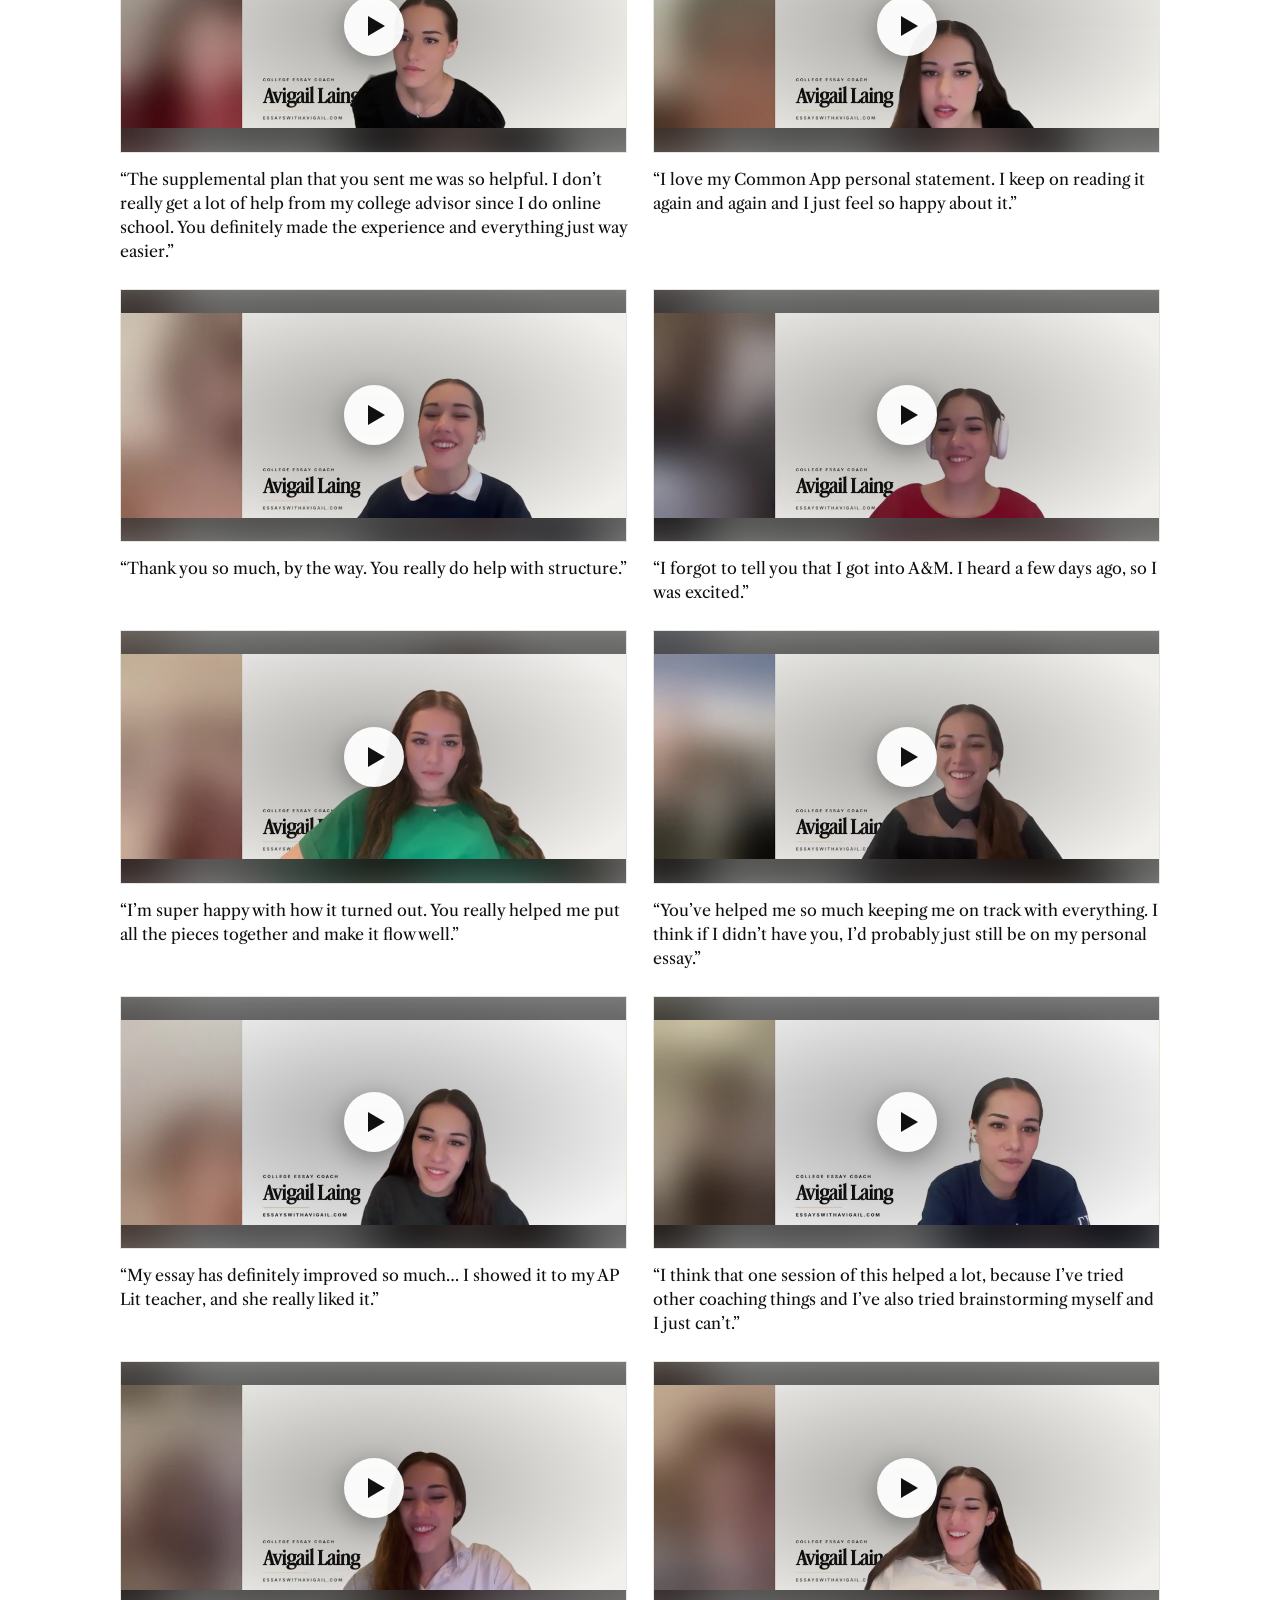
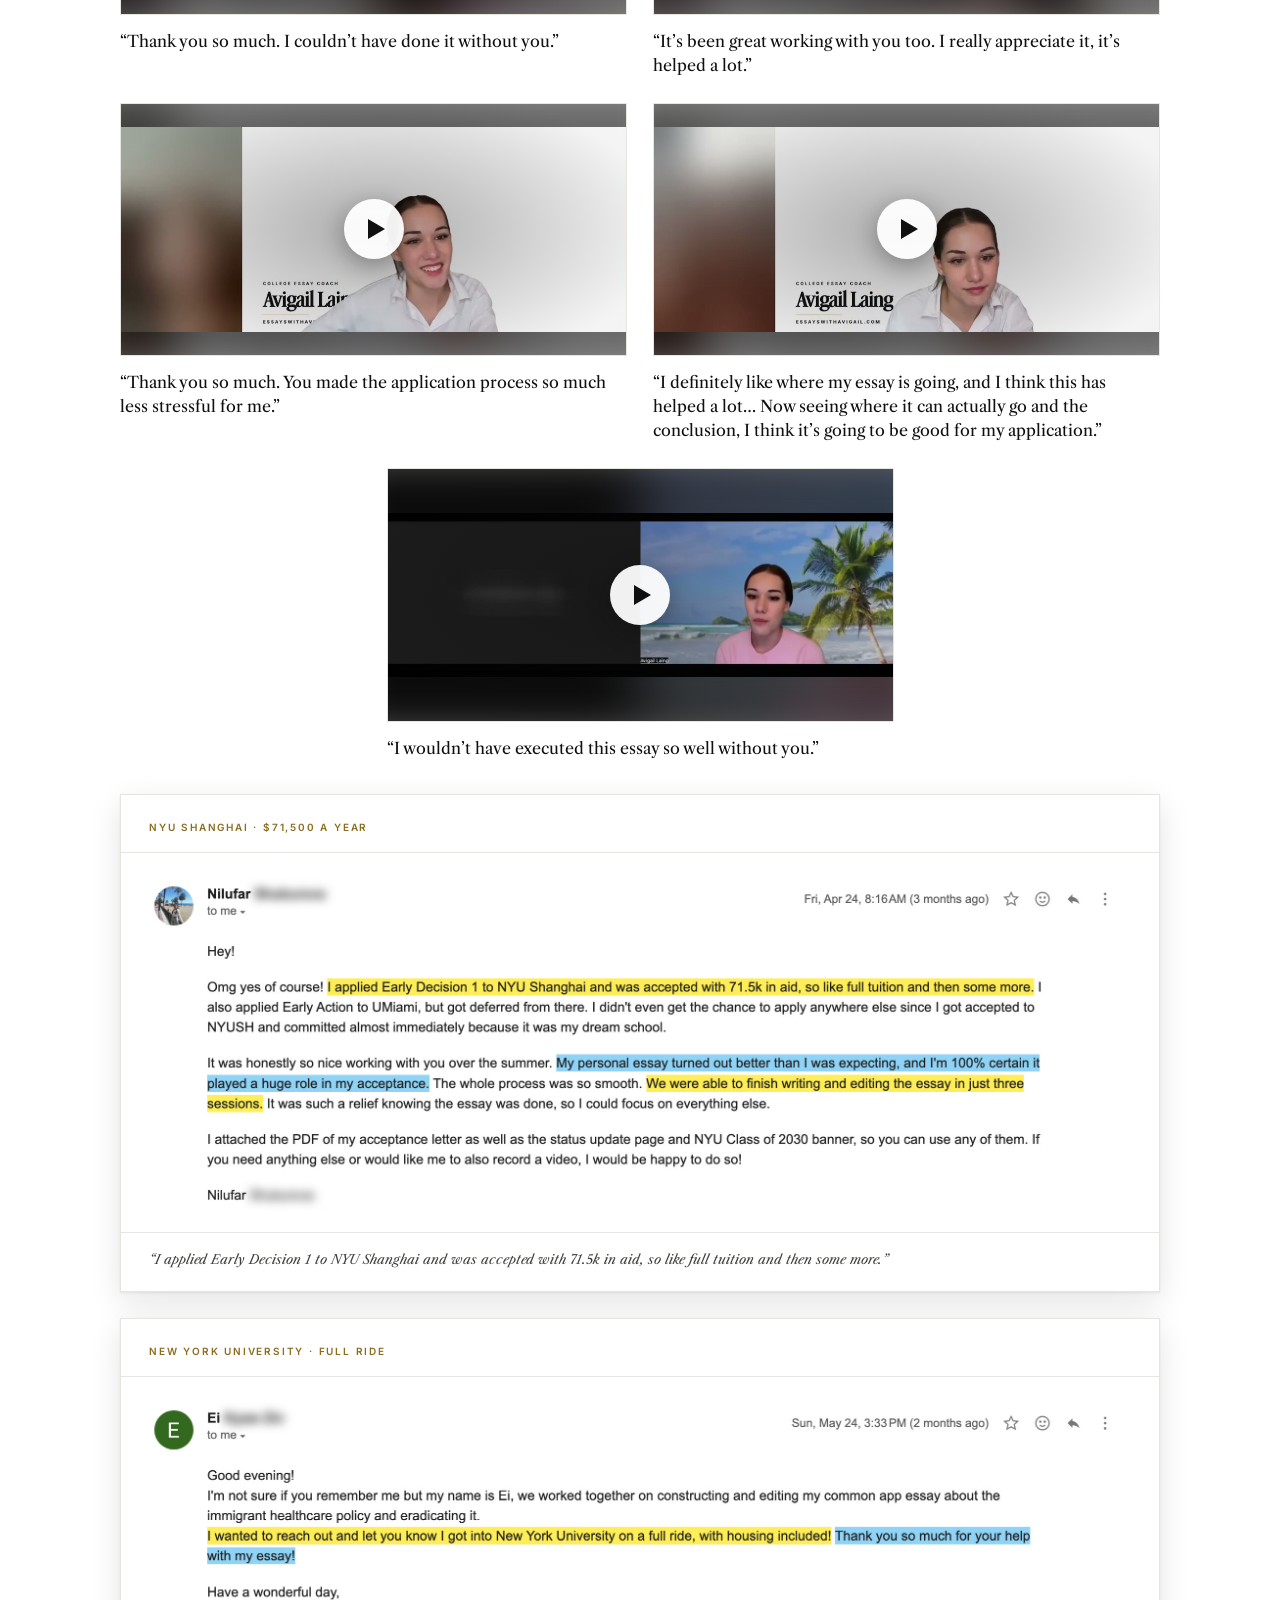
==== commit 2b2e87ae: "Add Mia Taylor testimonial clip to homepage and results Co-Authored-By: Claude Opus 5 <noreply@anthr" ====
--- a/index.html
+++ b/index.html
@@ -465,6 +465,13 @@
 
     <div class="home-vt">
       <figure class="hvt">
+        <video controls playsinline preload="none" poster="media/testimonials/testimonial-20-poster.jpg" aria-label="A student on the supplemental plan, applying from online school">
+          <source src="media/testimonials/testimonial-20.mp4" type="video/mp4"/>
+          <track kind="captions" srclang="en" label="English" src="media/captions/testimonial-20.vtt" default/>
+        </video>
+        <figcaption>&ldquo;The supplemental plan that you sent me was so helpful. I don&rsquo;t really get a lot of help from my college advisor since I do online school. You definitely made the experience and everything just way easier.&rdquo;</figcaption>
+      </figure>
+      <figure class="hvt">
         <video controls playsinline preload="none" poster="media/testimonials/testimonial-19-poster.jpg" aria-label="A student partway through her package, on her finished personal statement">
           <source src="media/testimonials/testimonial-19.mp4" type="video/mp4"/>
           <track kind="captions" srclang="en" label="English" src="media/captions/testimonial-19.vtt" default/>
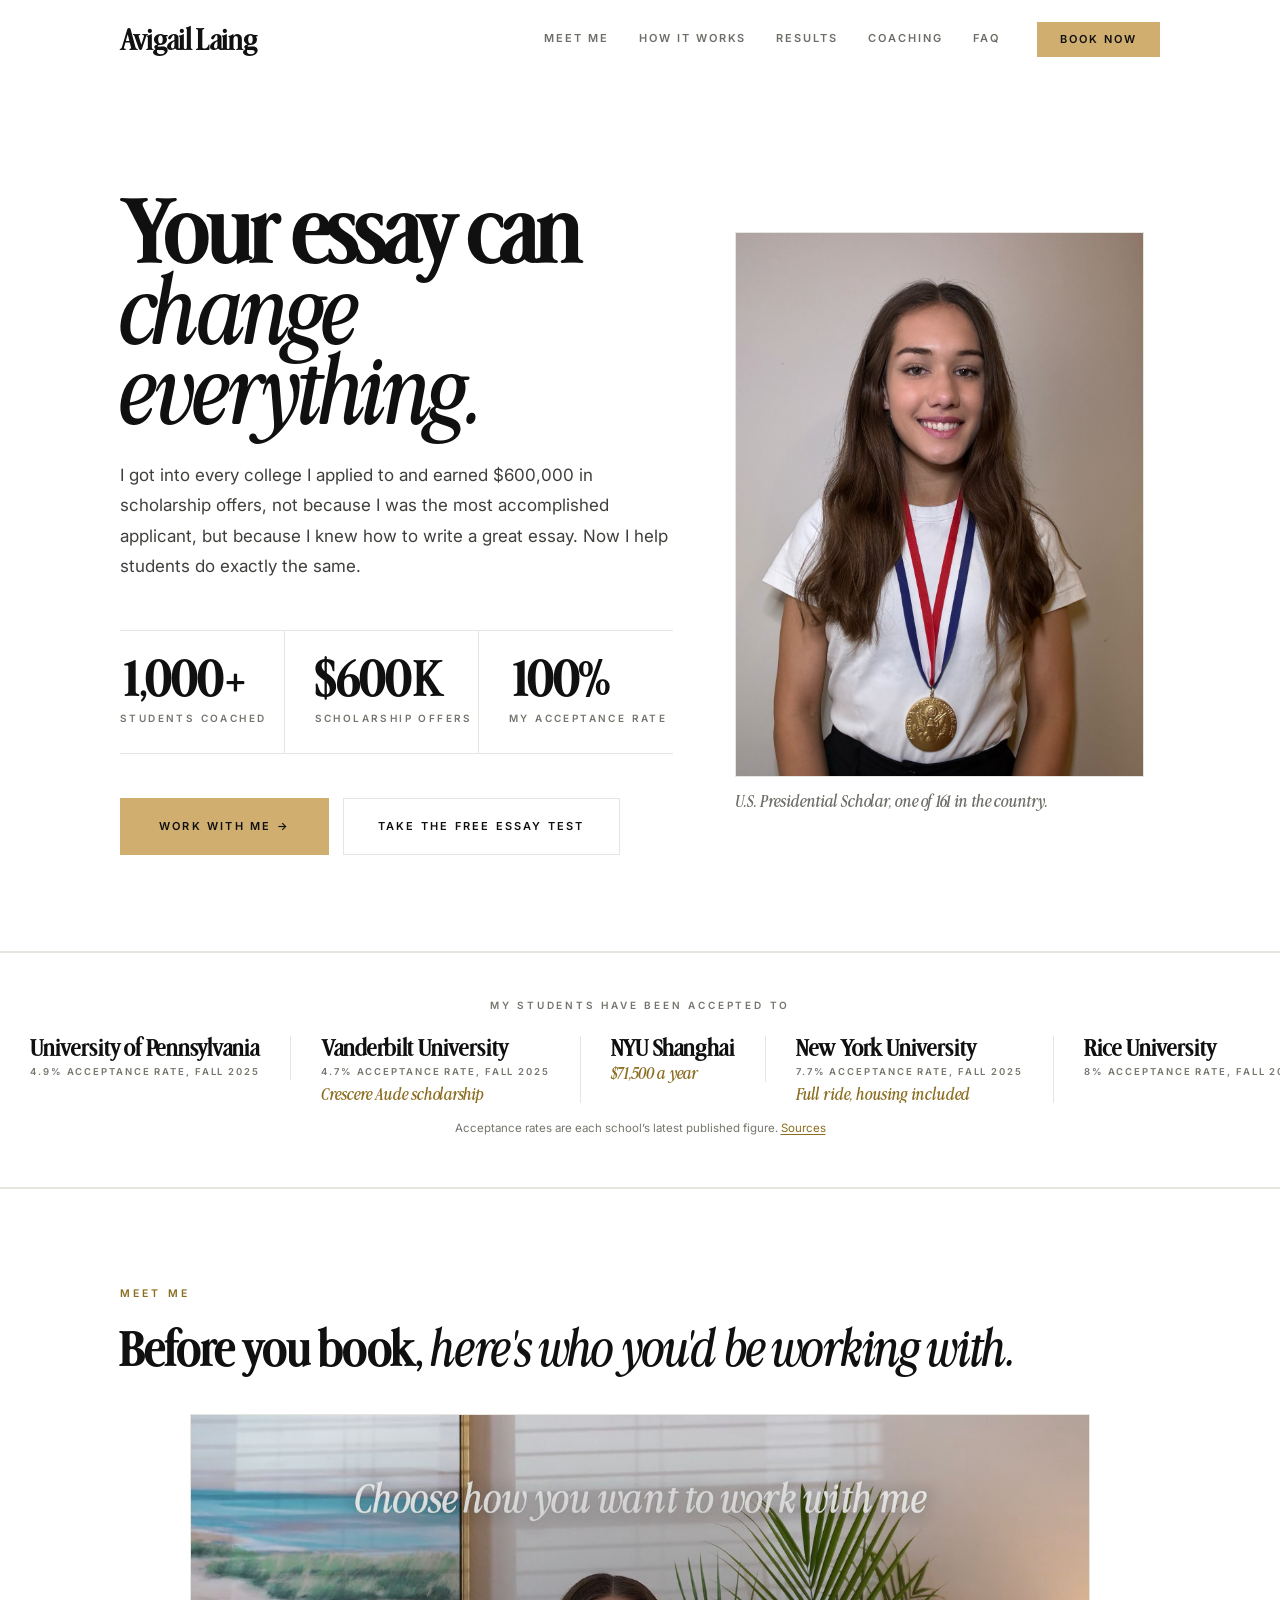
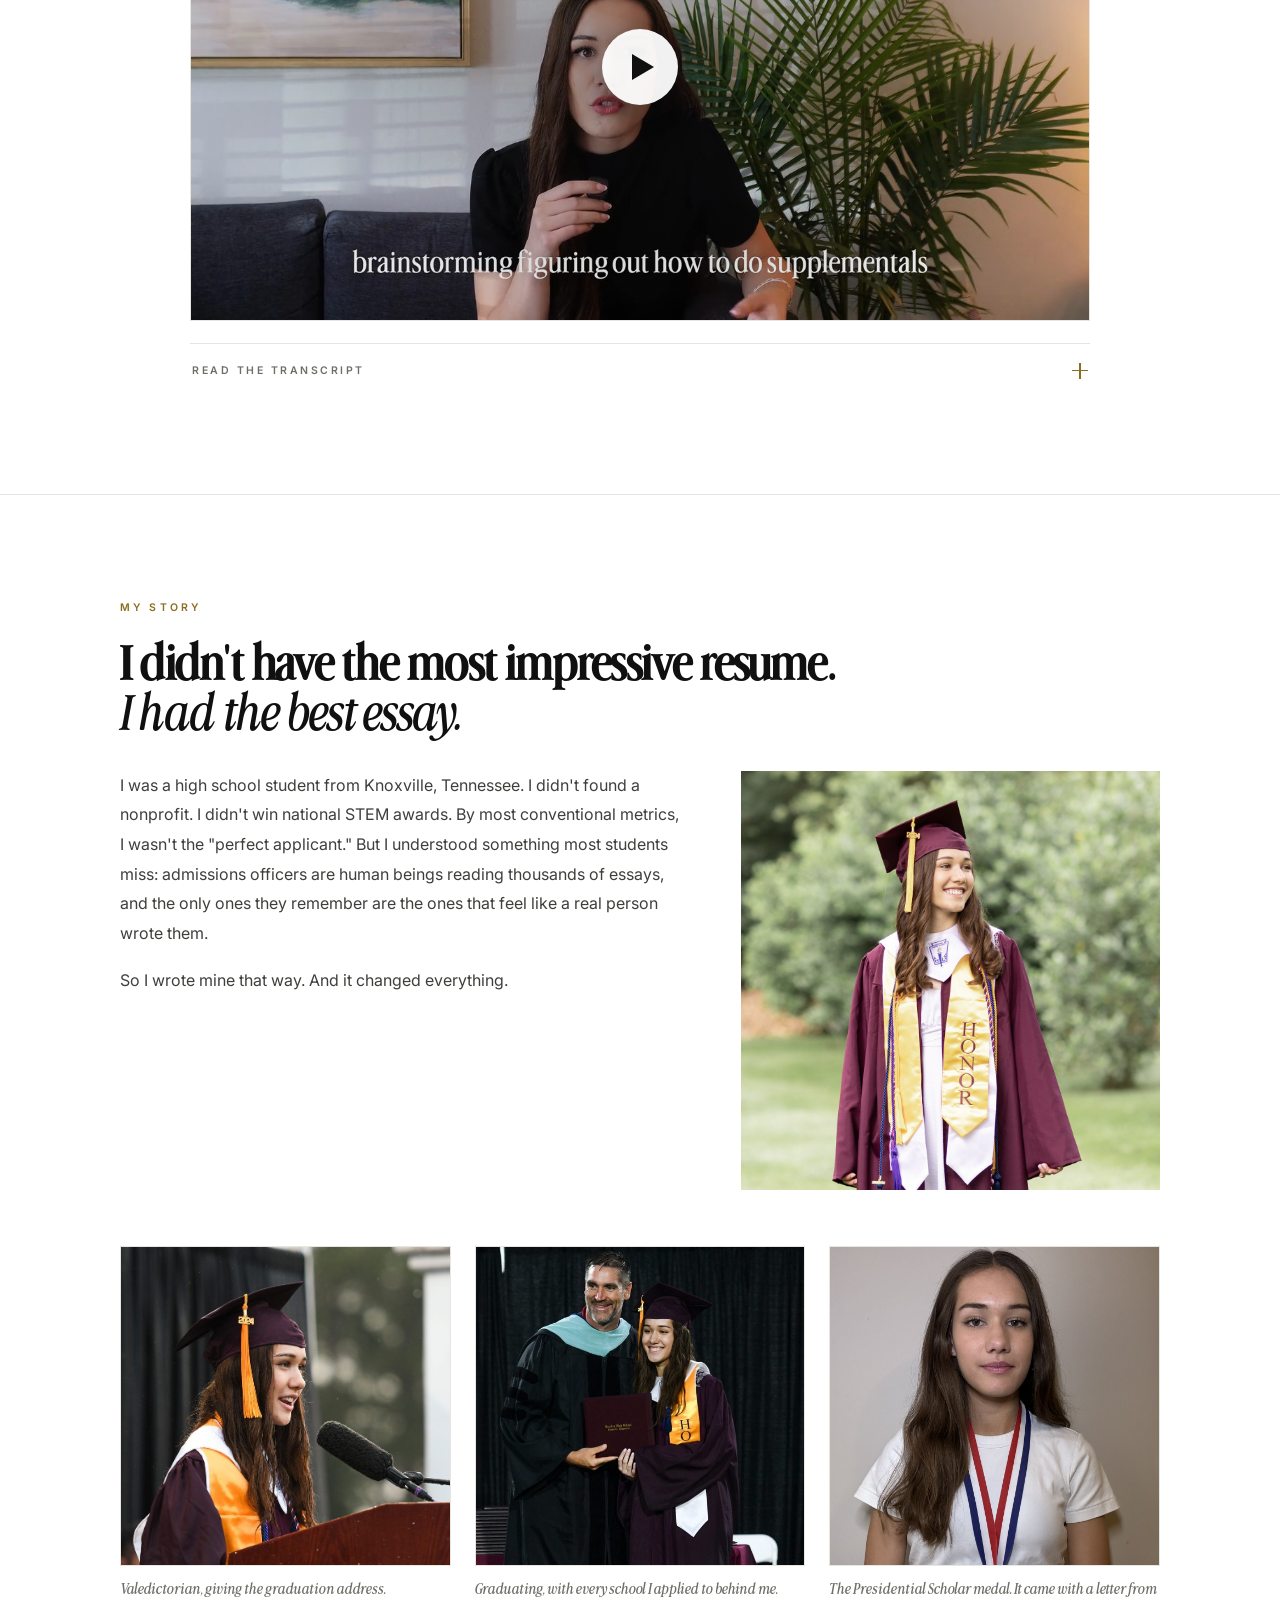
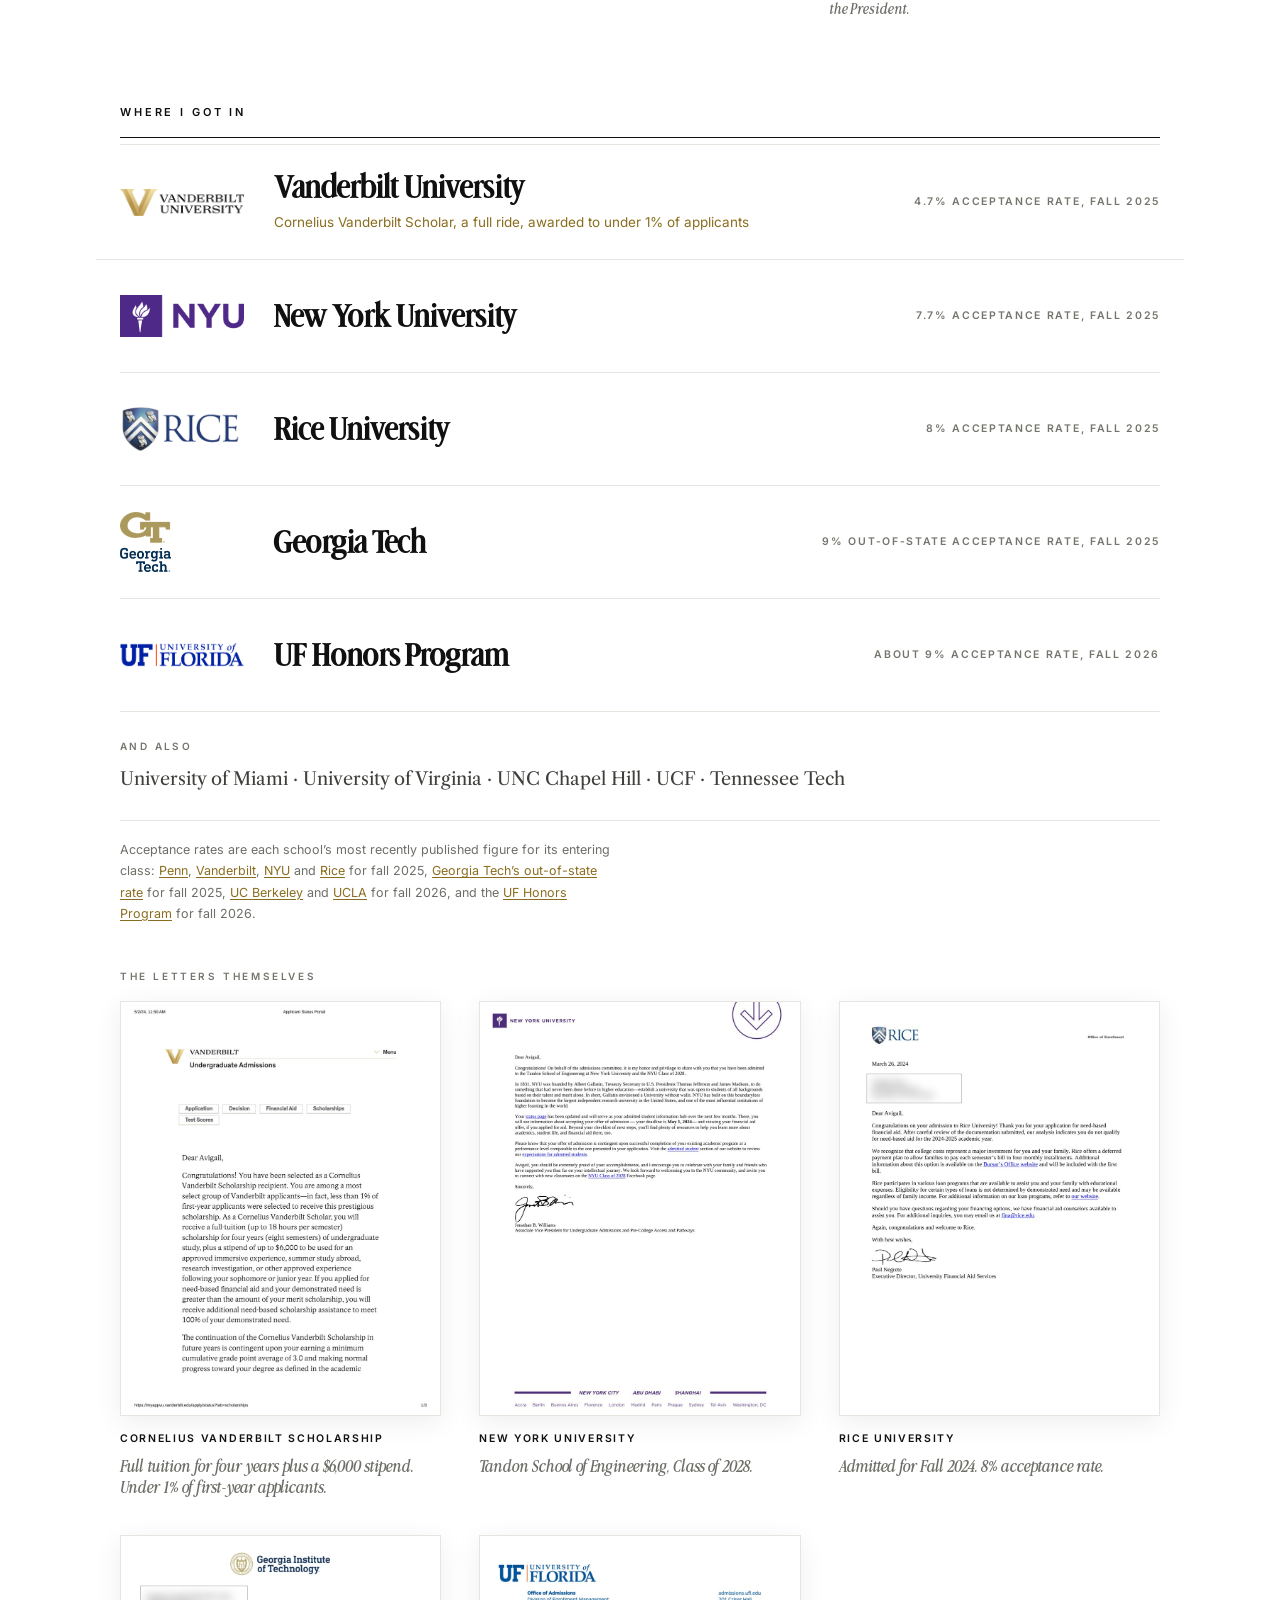
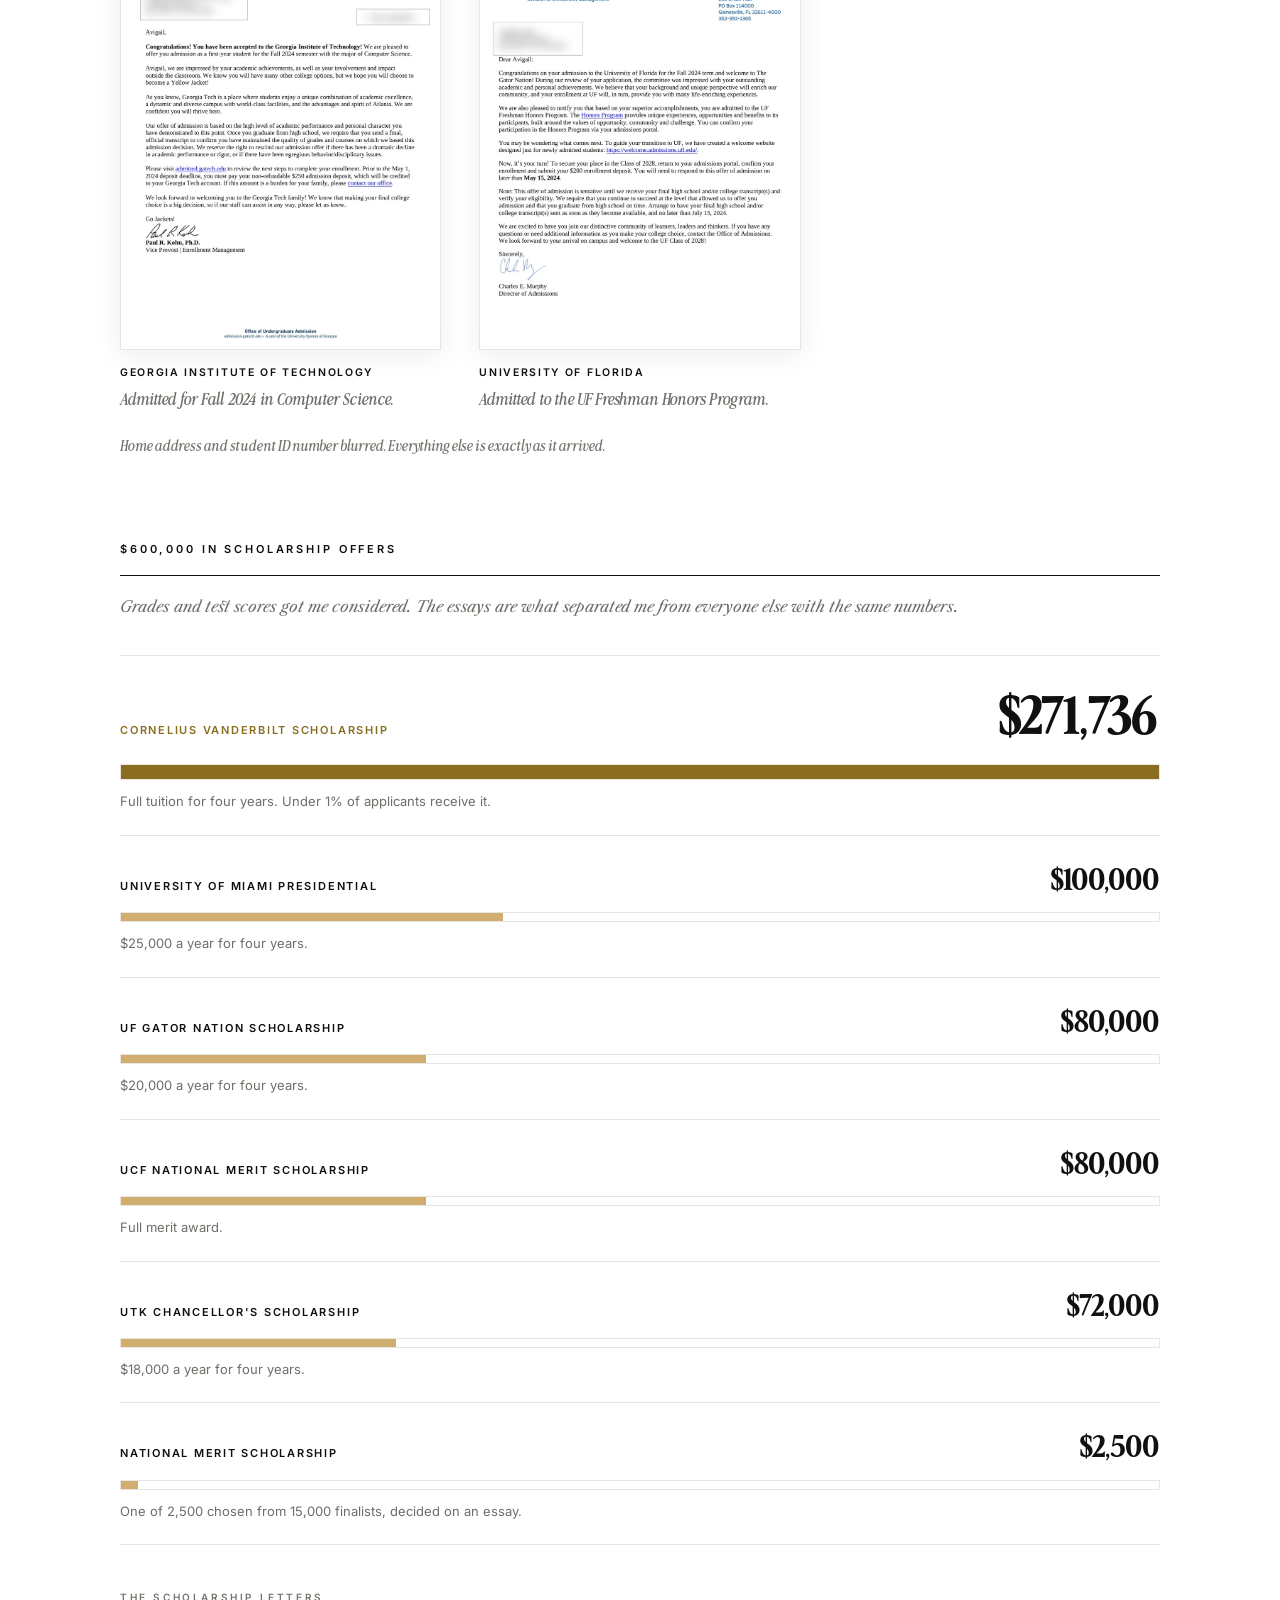
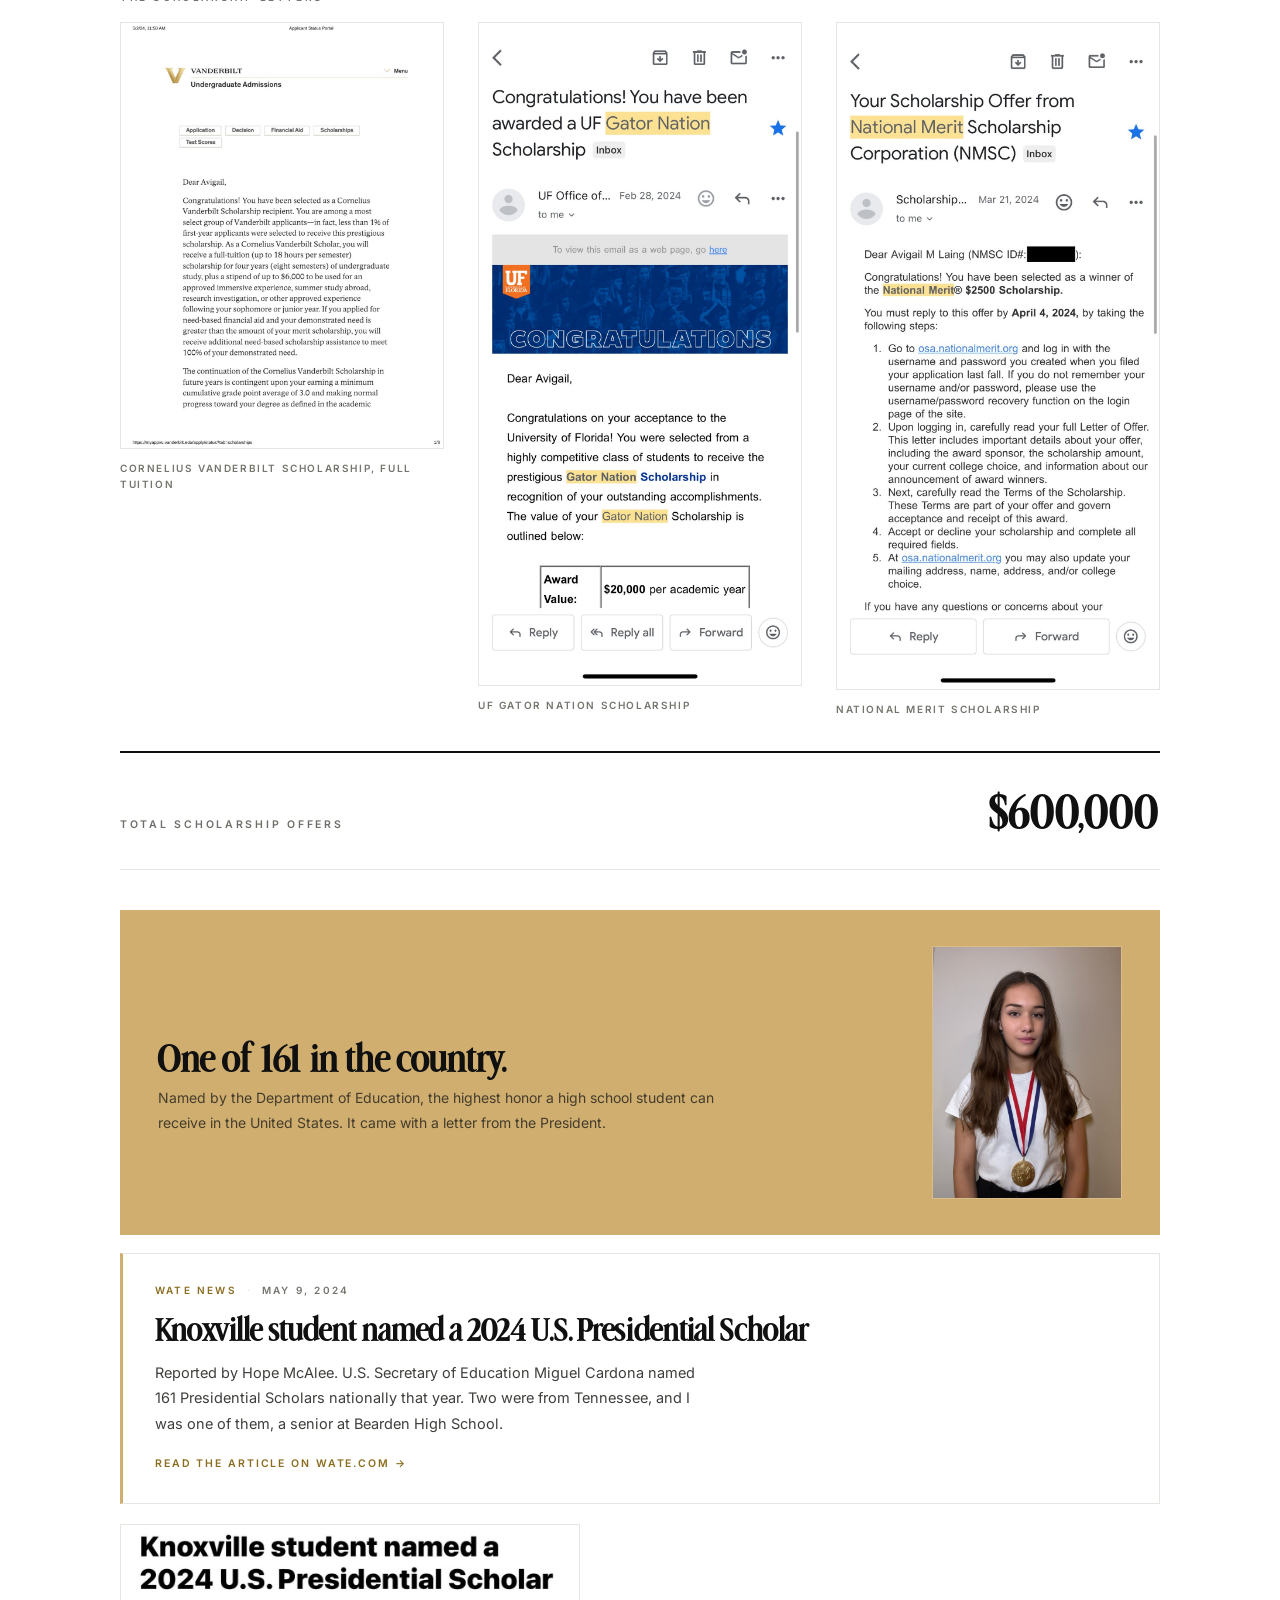
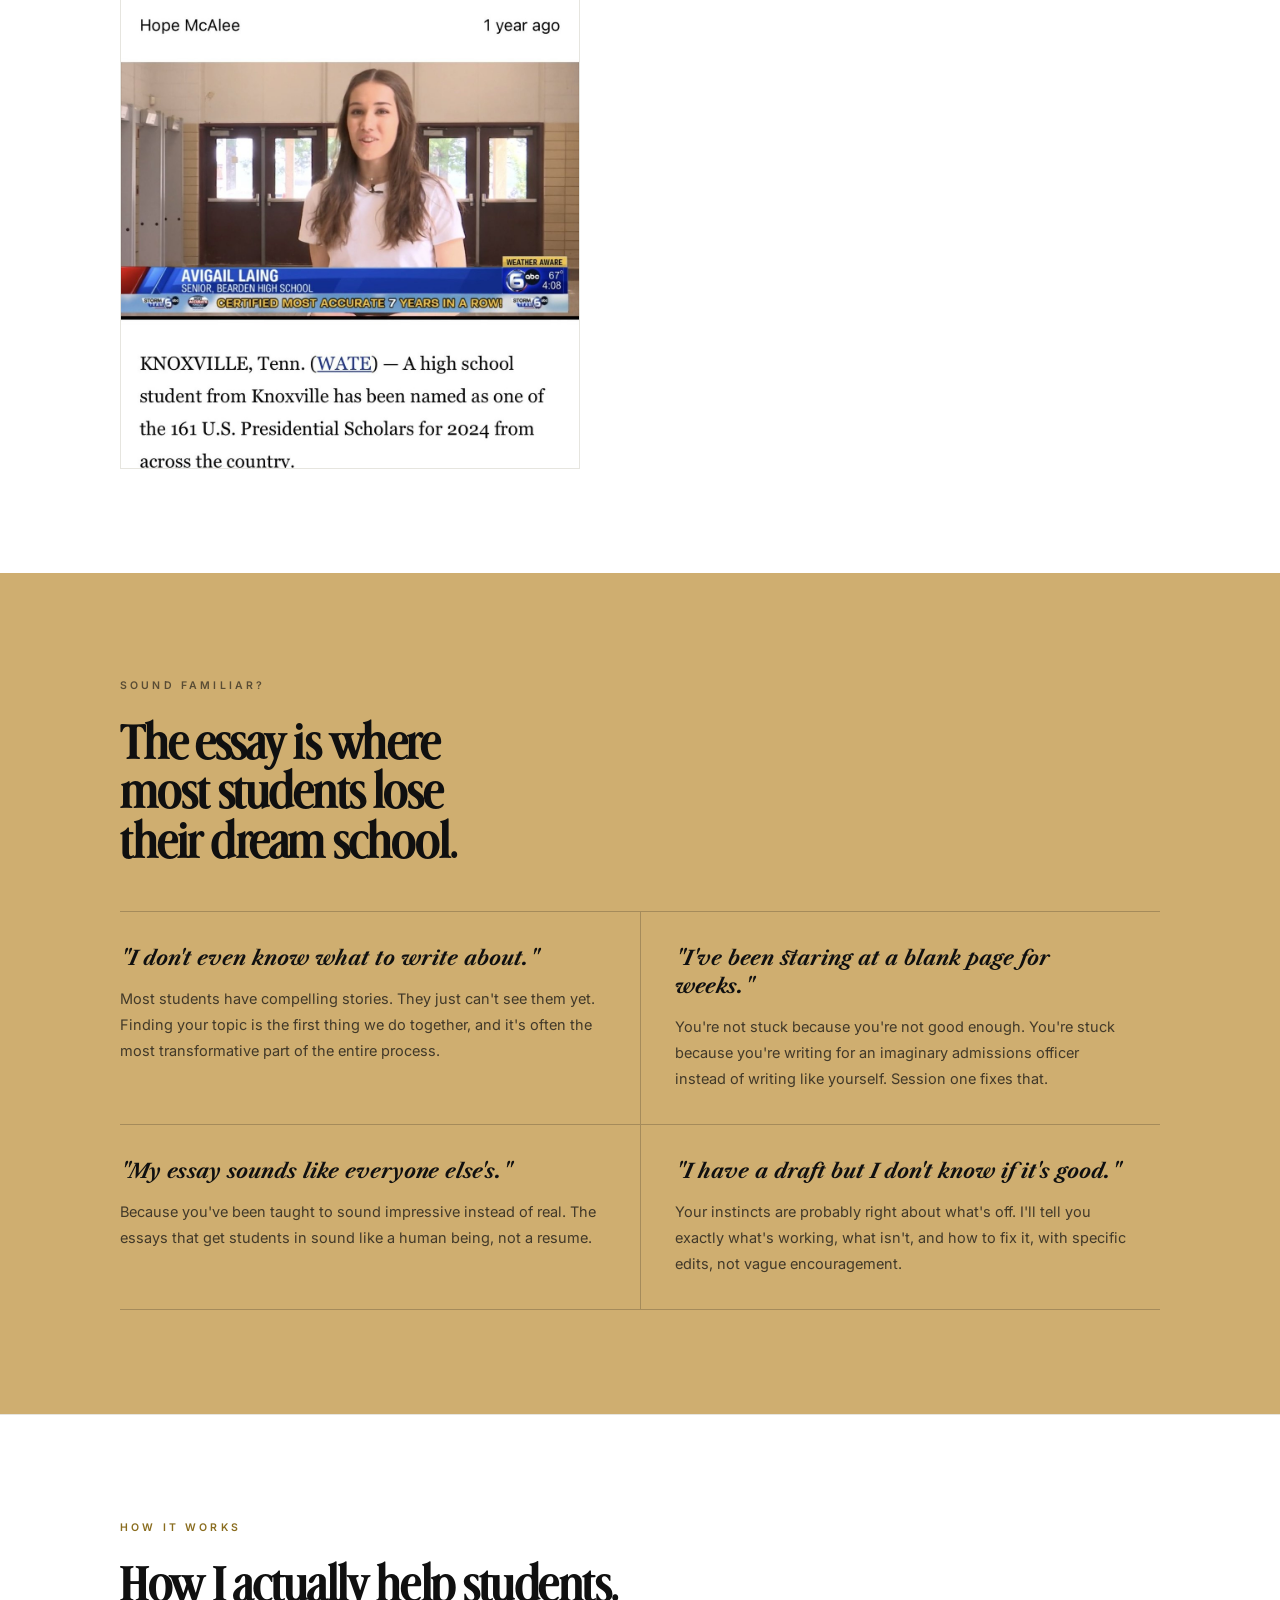
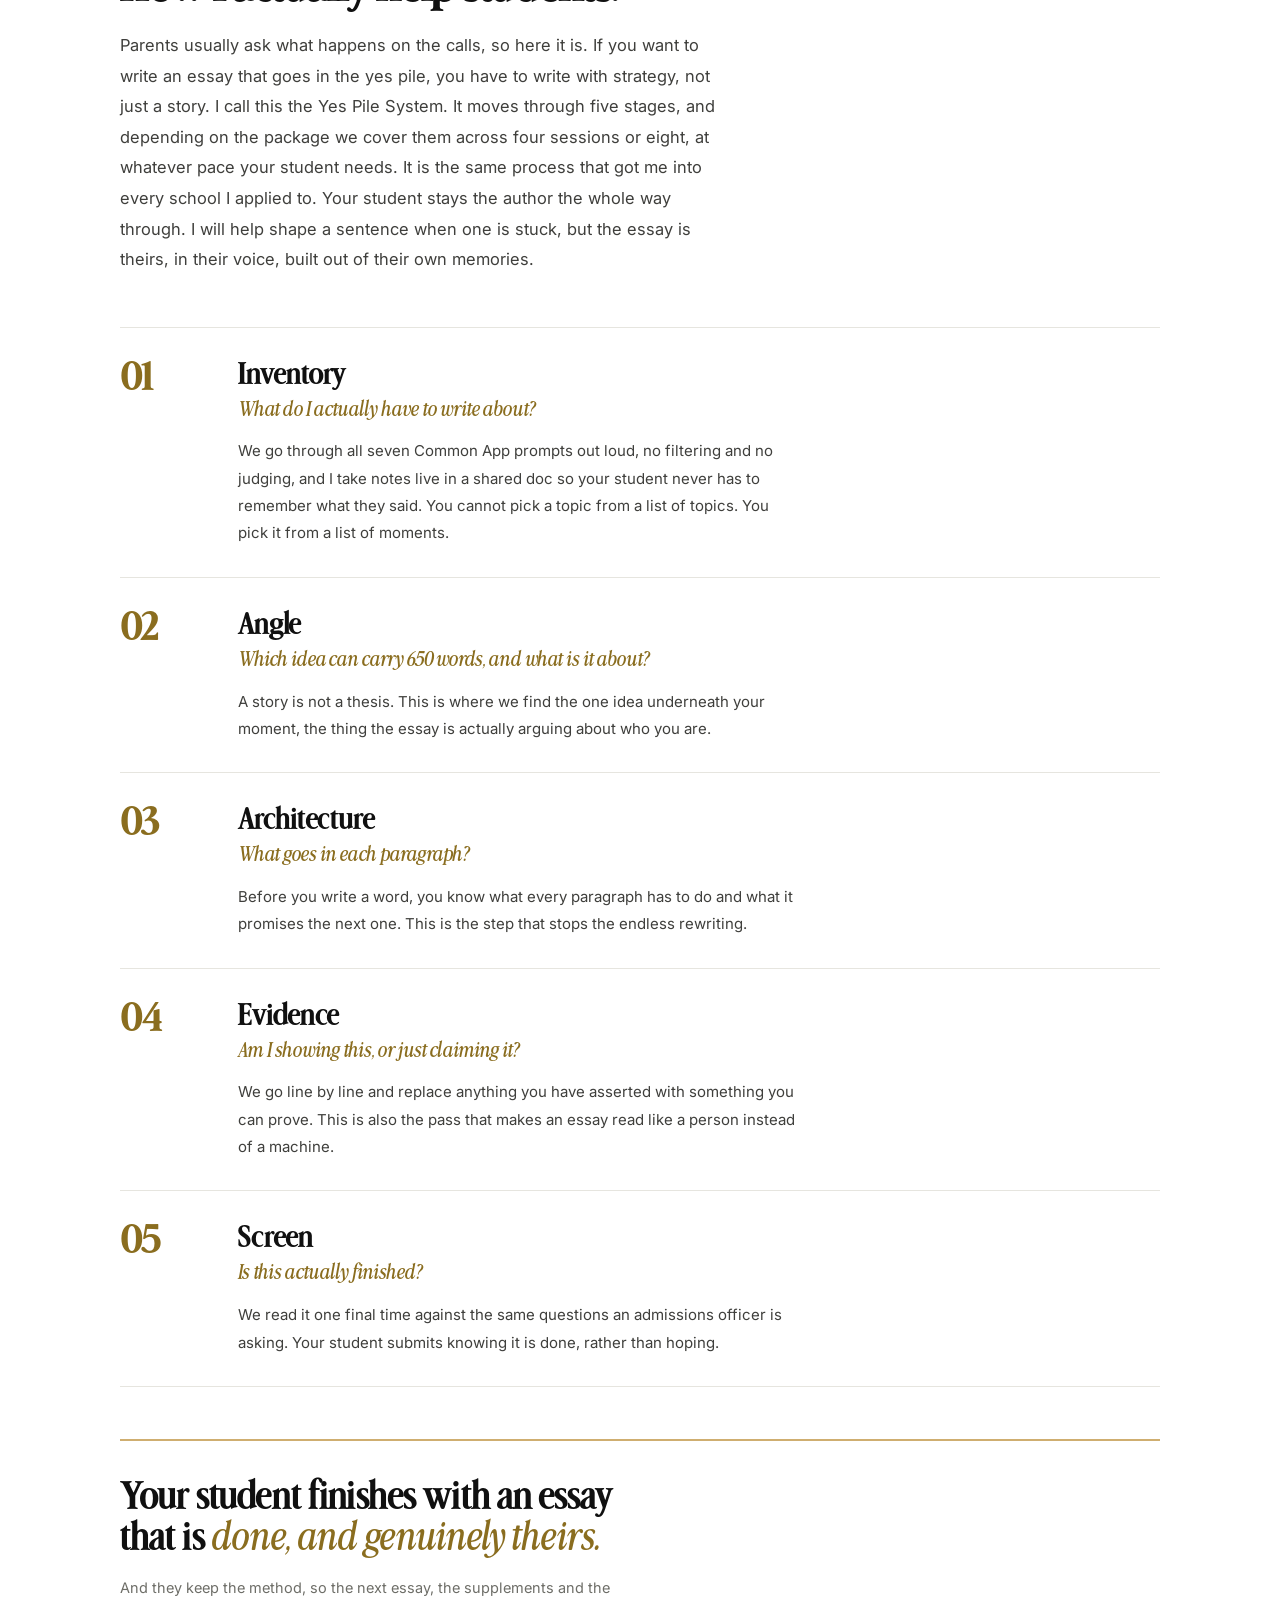
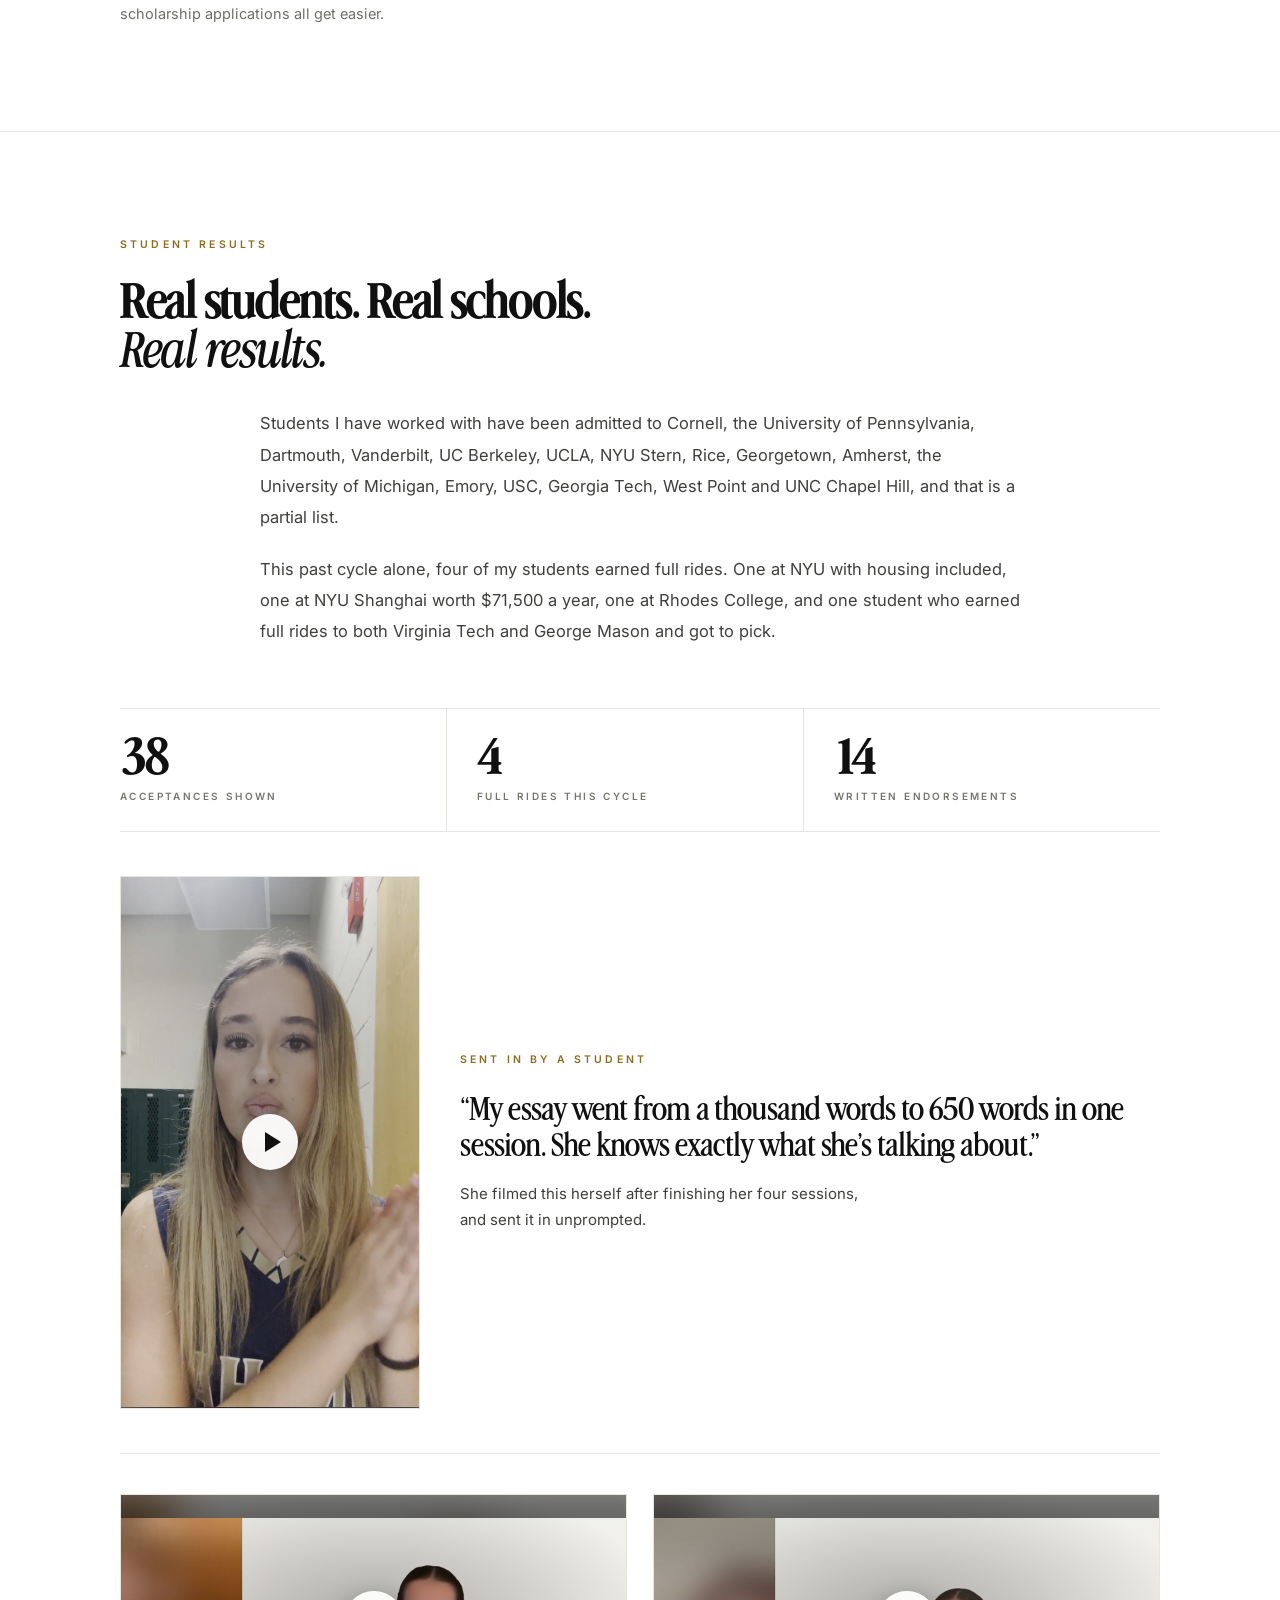
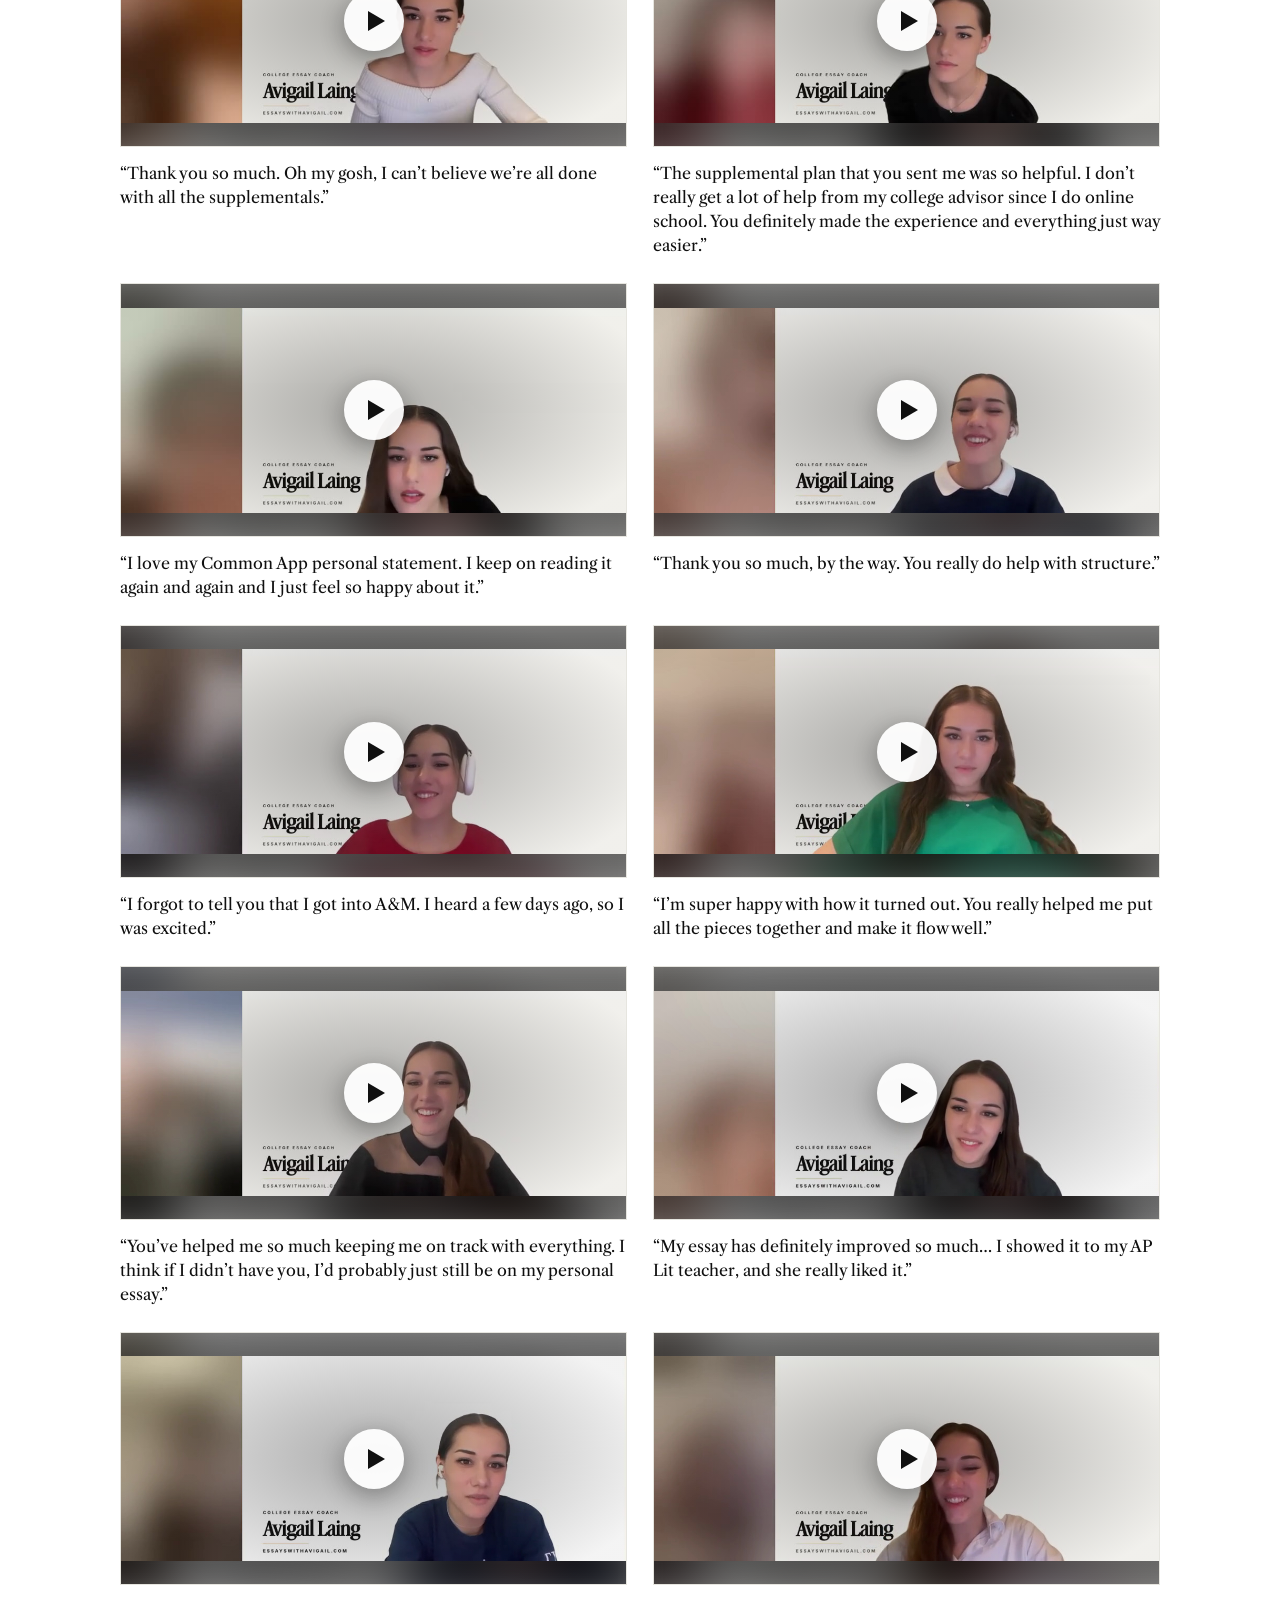
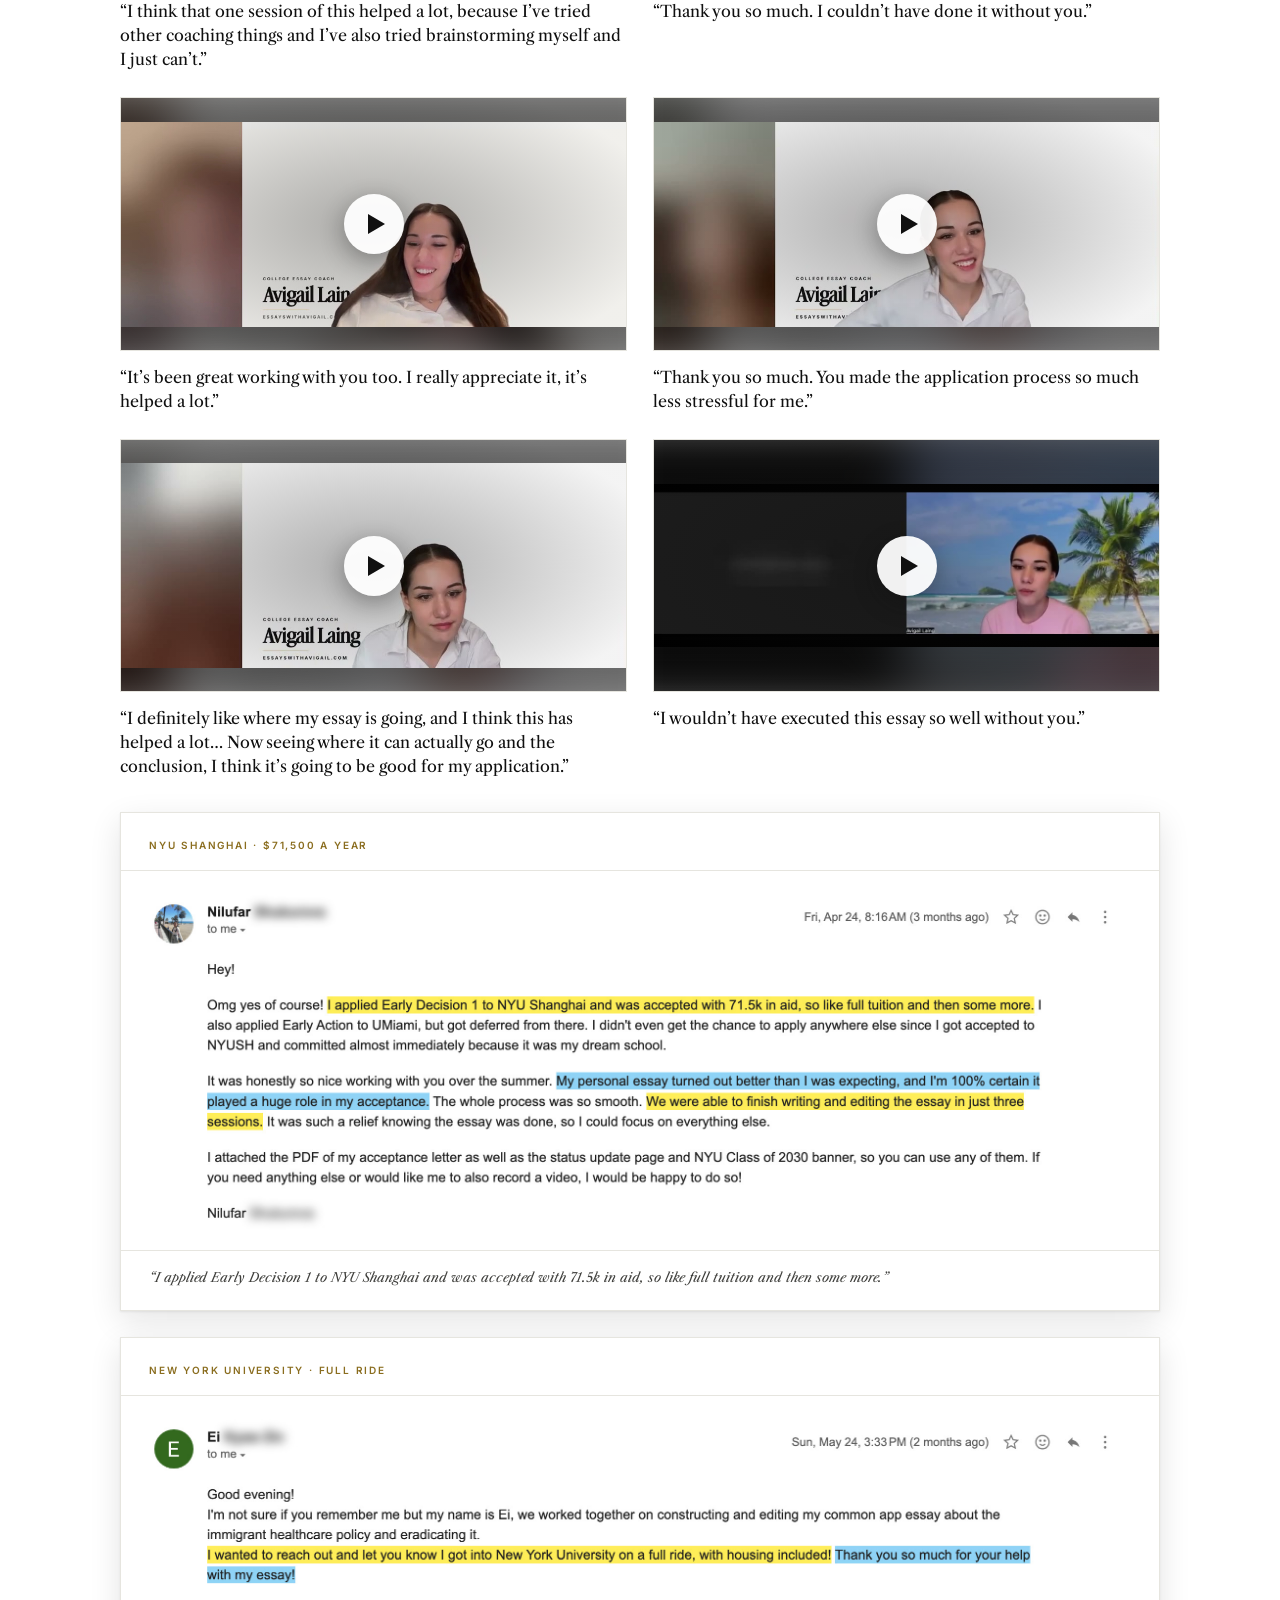
==== commit 3e6bd419: "Add Kate Collins testimonial clip to homepage and results Co-Authored-By: Claude Opus 5 <noreply@ant" ====
--- a/index.html
+++ b/index.html
@@ -465,6 +465,13 @@
 
     <div class="home-vt">
       <figure class="hvt">
+        <video controls playsinline preload="none" poster="media/testimonials/testimonial-21-poster.jpg" aria-label="A student the day she finished every one of her supplemental essays">
+          <source src="media/testimonials/testimonial-21.mp4" type="video/mp4"/>
+          <track kind="captions" srclang="en" label="English" src="media/captions/testimonial-21.vtt" default/>
+        </video>
+        <figcaption>&ldquo;Thank you so much. Oh my gosh, I can&rsquo;t believe we&rsquo;re all done with all the supplementals.&rdquo;</figcaption>
+      </figure>
+      <figure class="hvt">
         <video controls playsinline preload="none" poster="media/testimonials/testimonial-20-poster.jpg" aria-label="A student on the supplemental plan, applying from online school">
           <source src="media/testimonials/testimonial-20.mp4" type="video/mp4"/>
           <track kind="captions" srclang="en" label="English" src="media/captions/testimonial-20.vtt" default/>
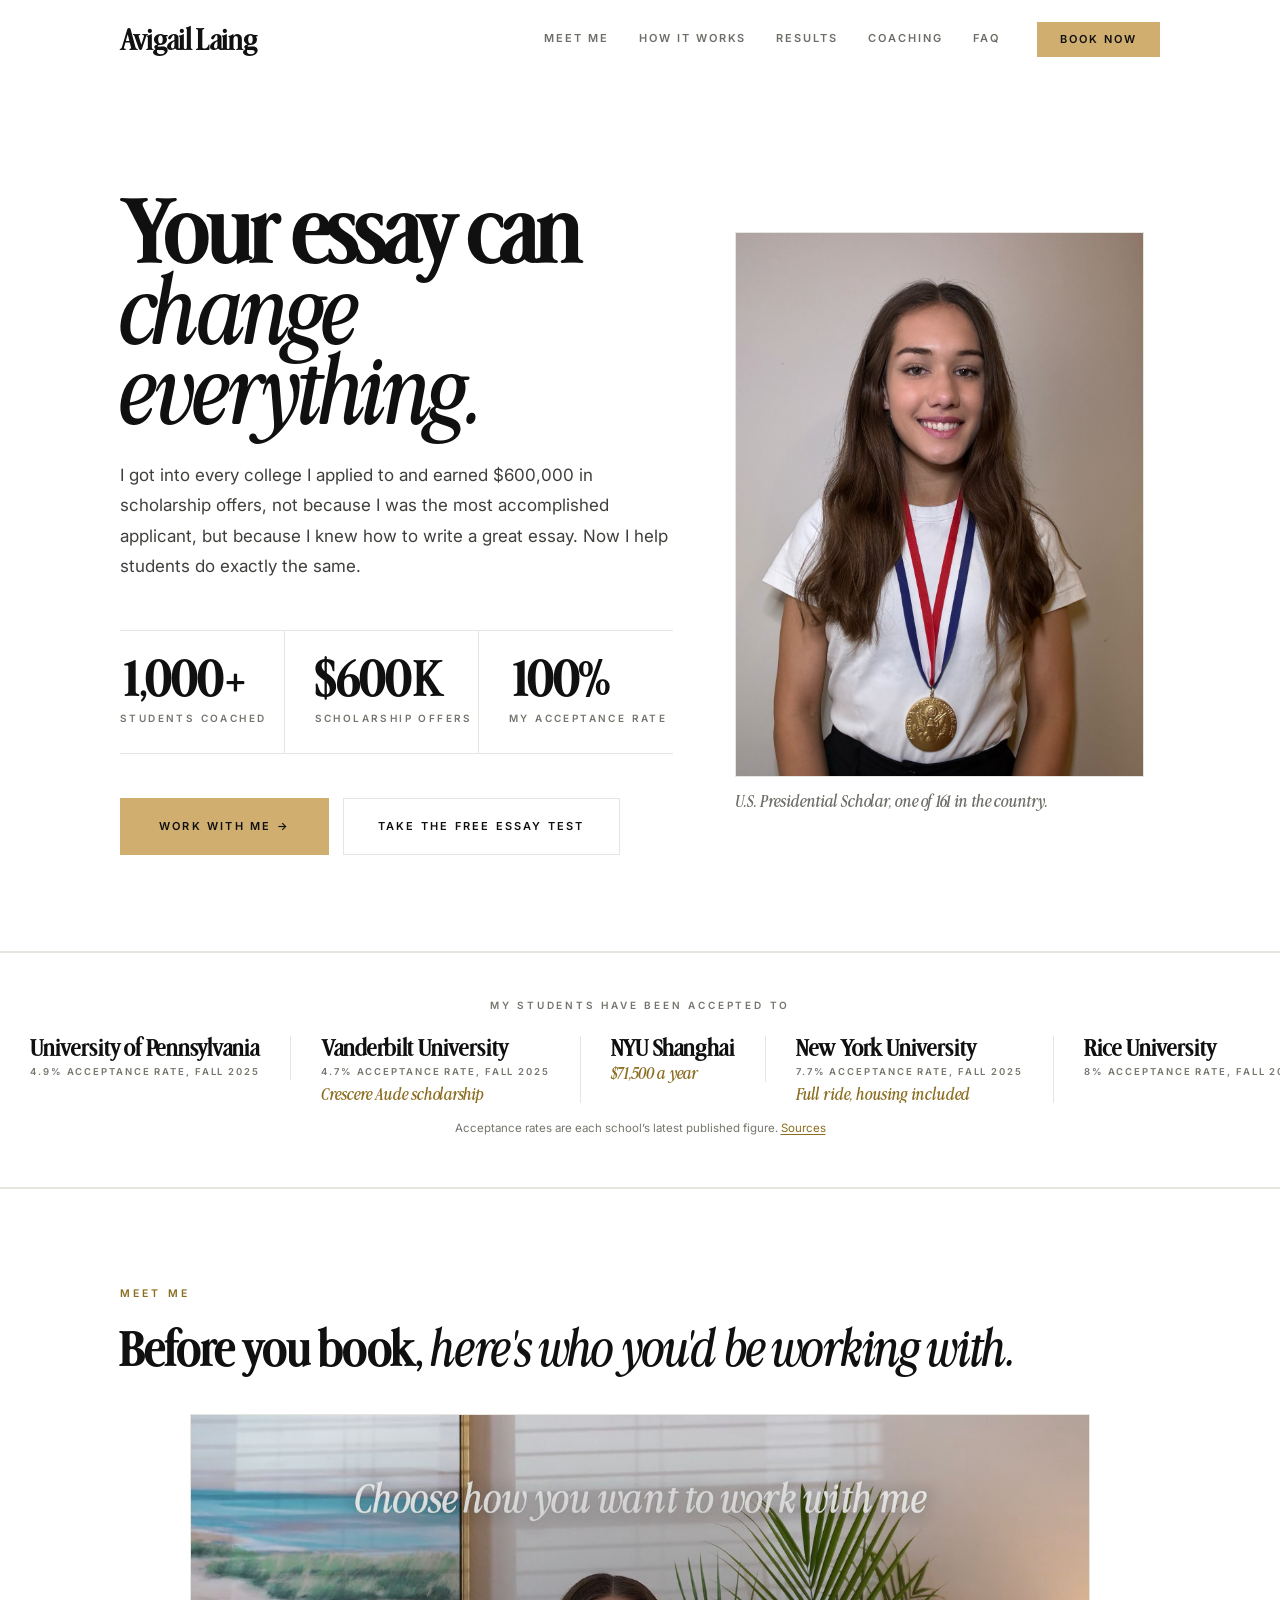
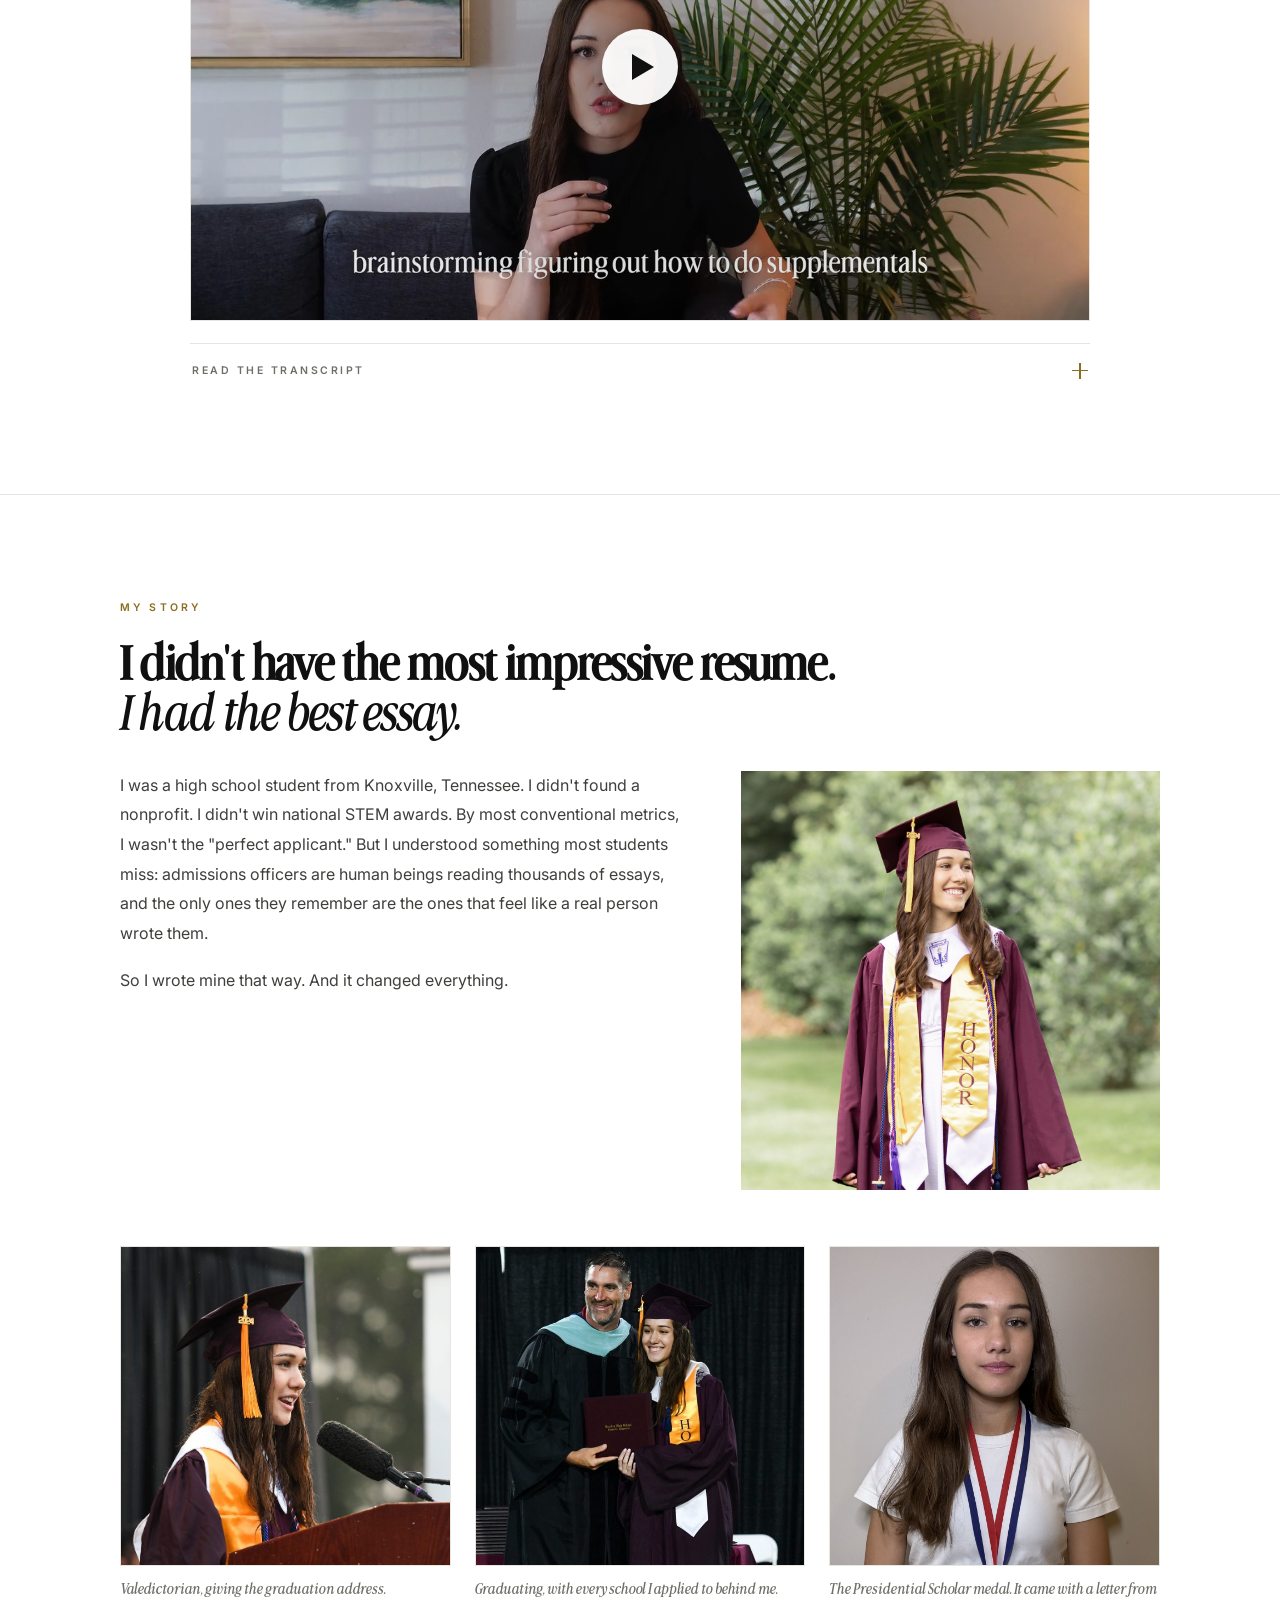
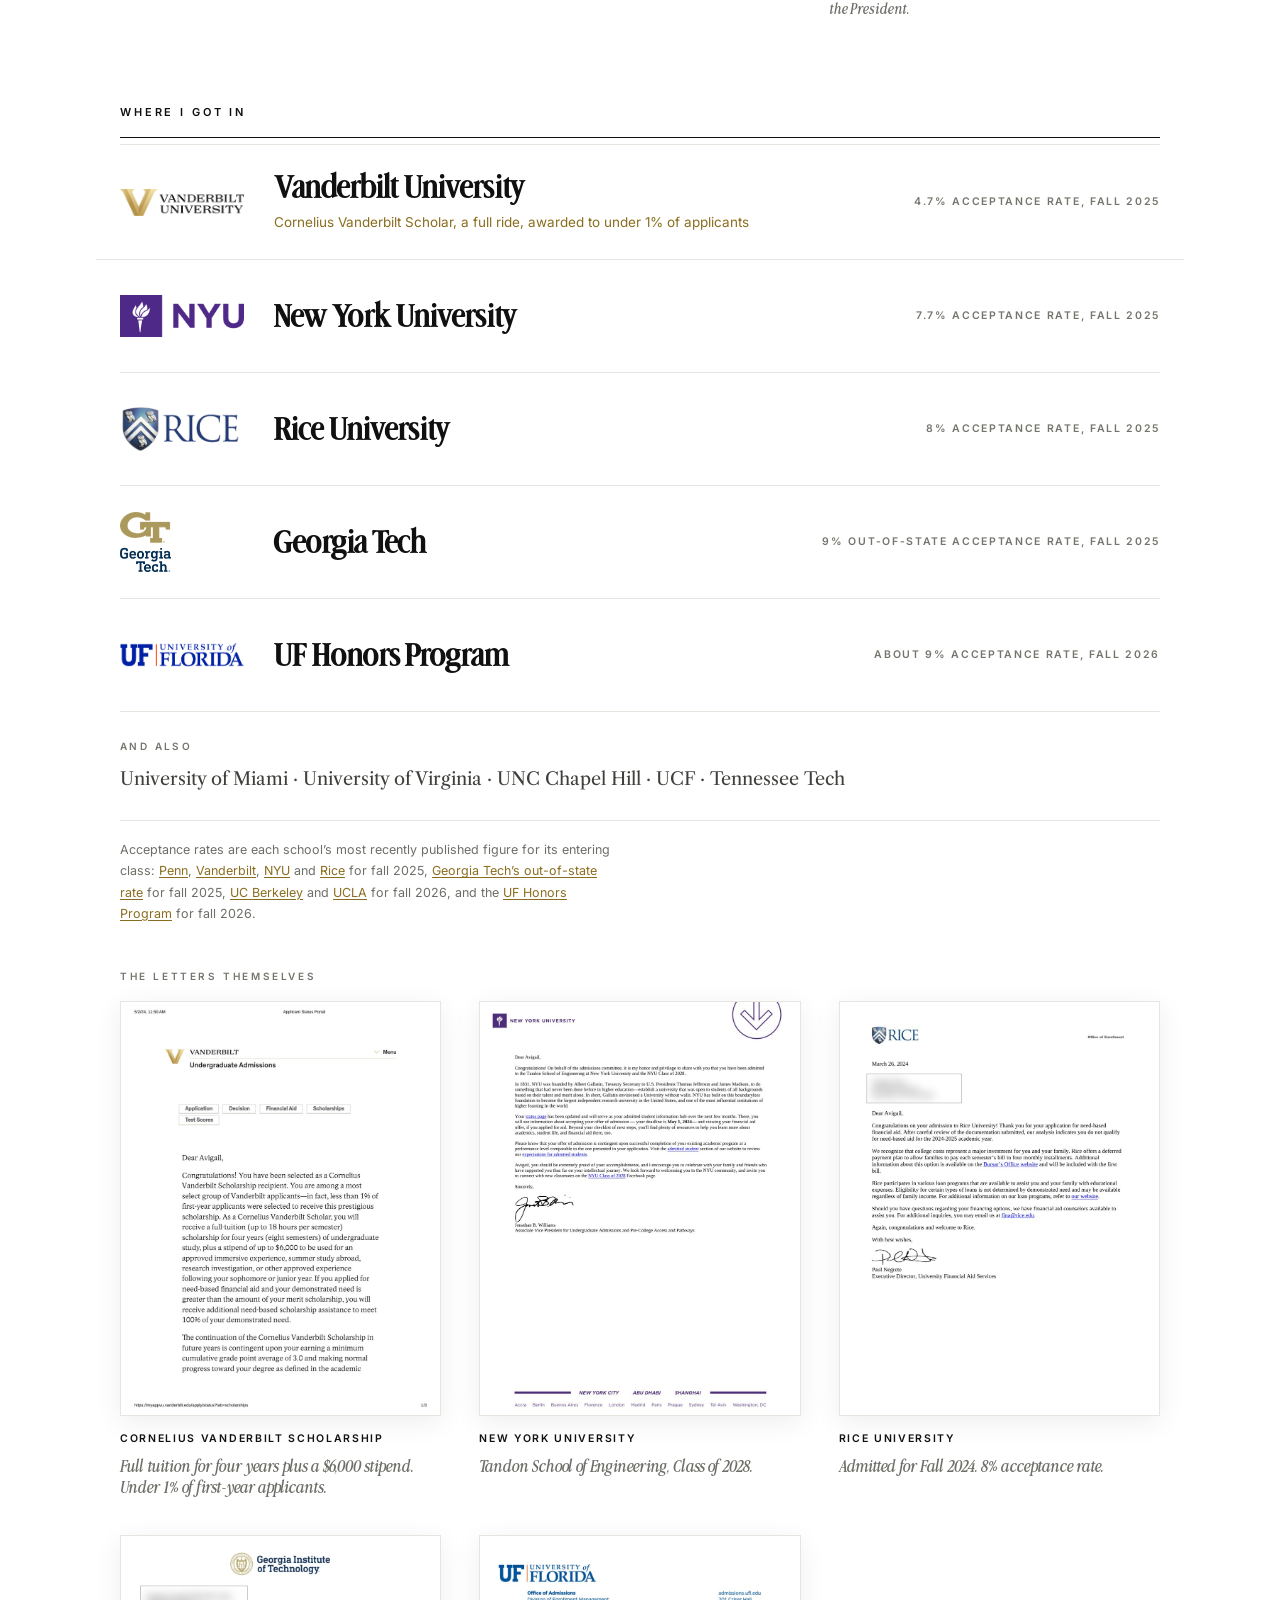
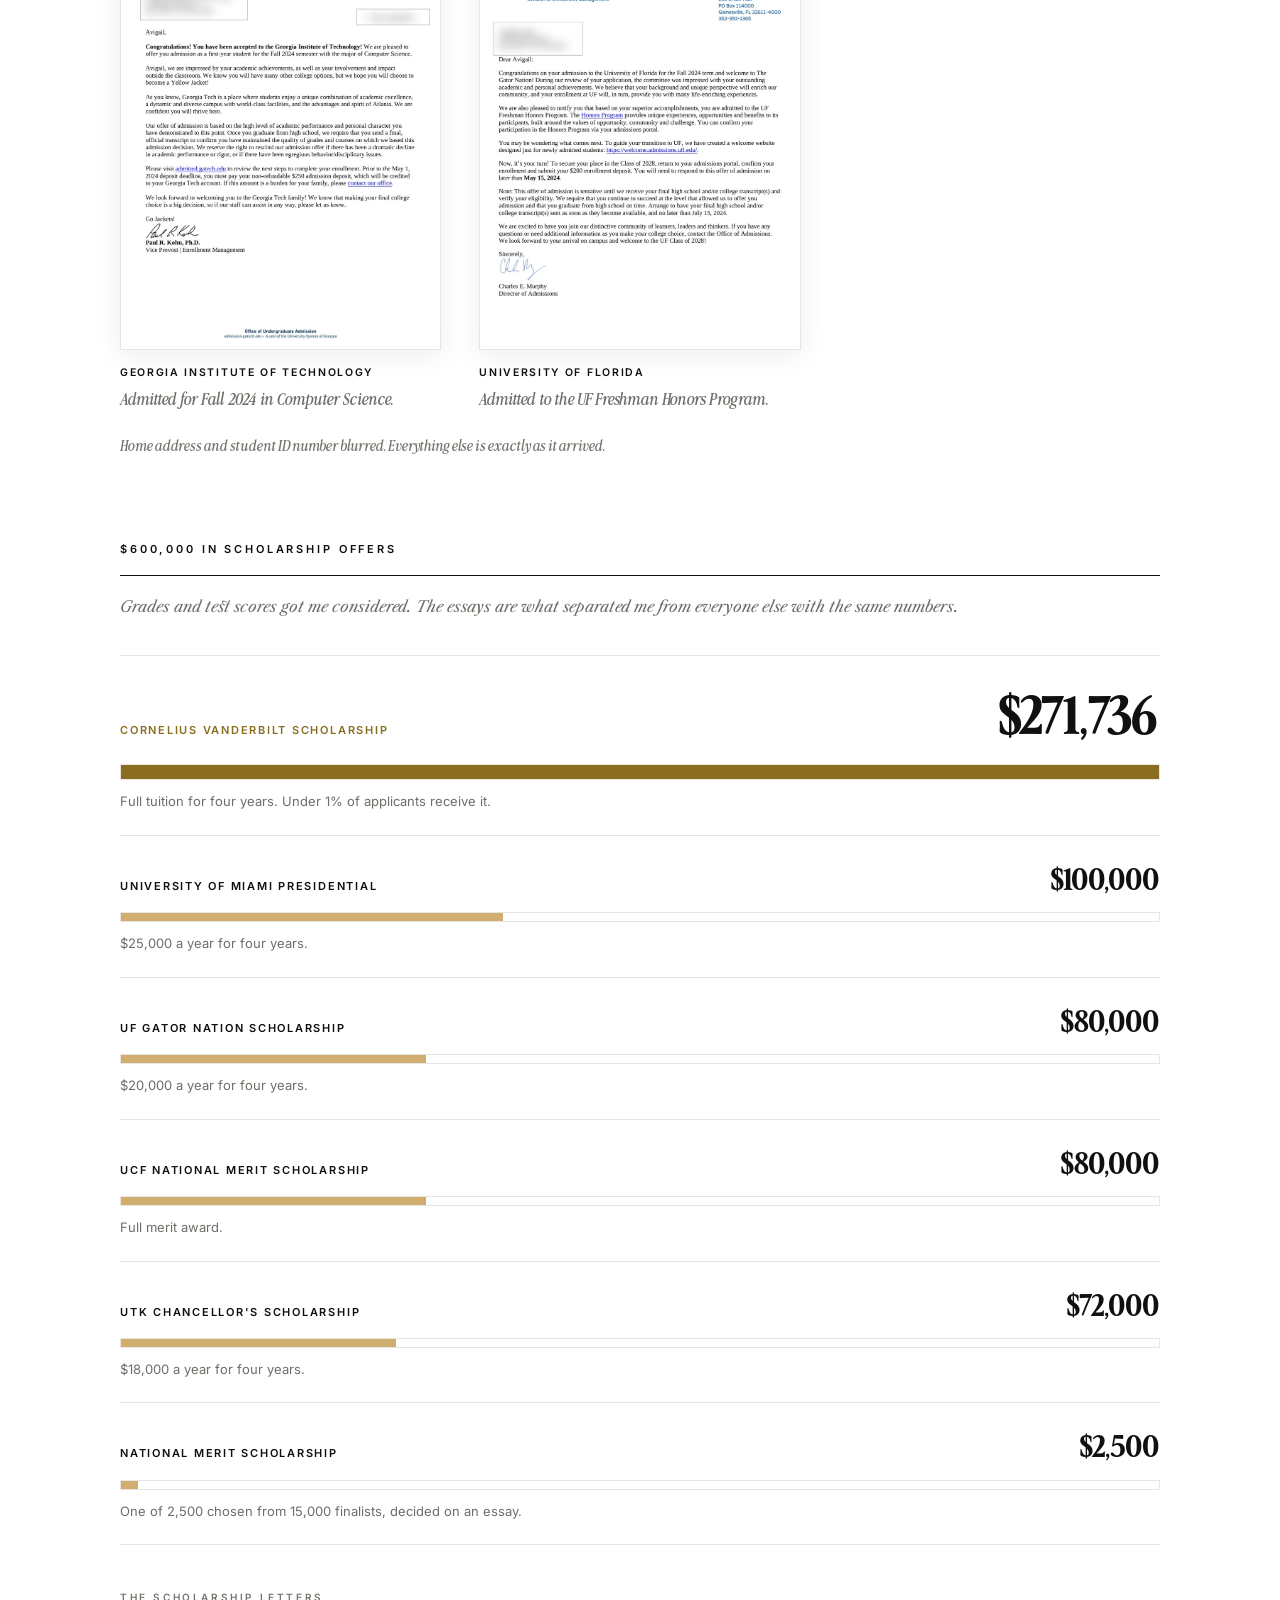
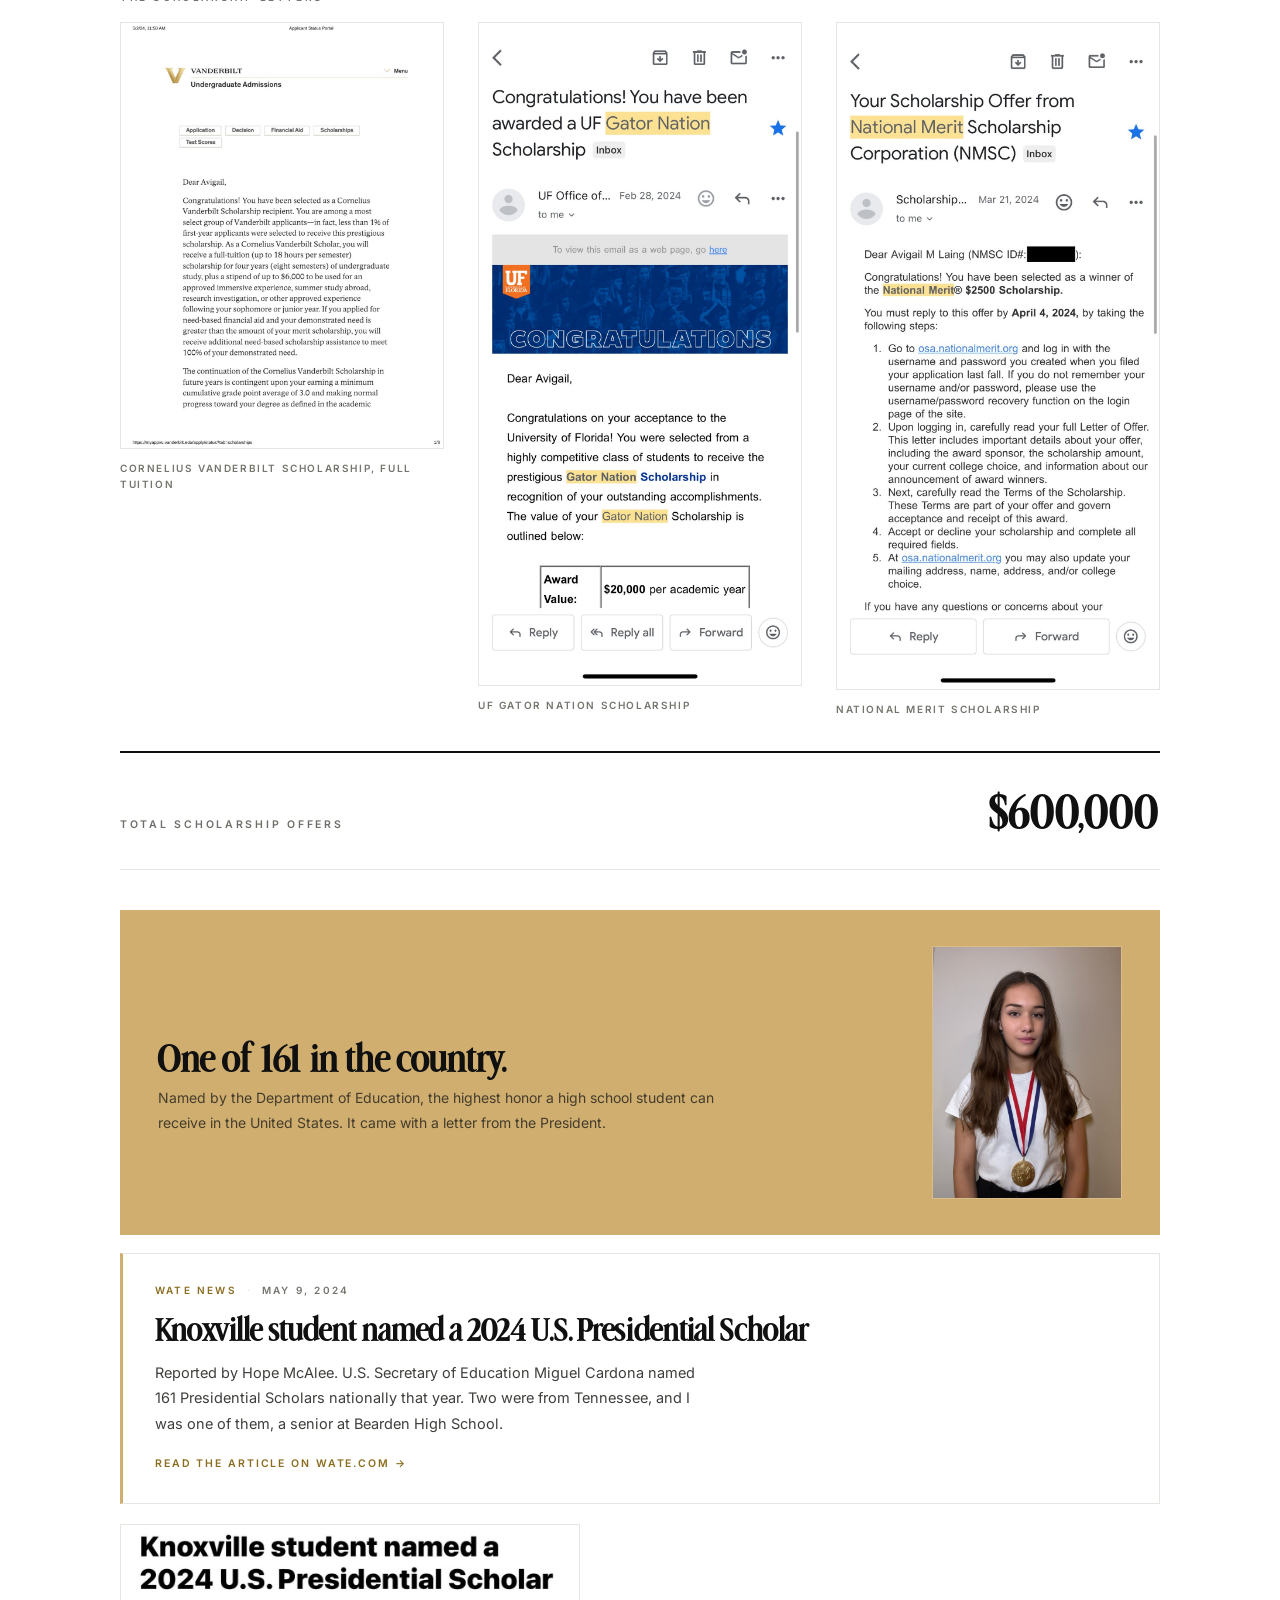
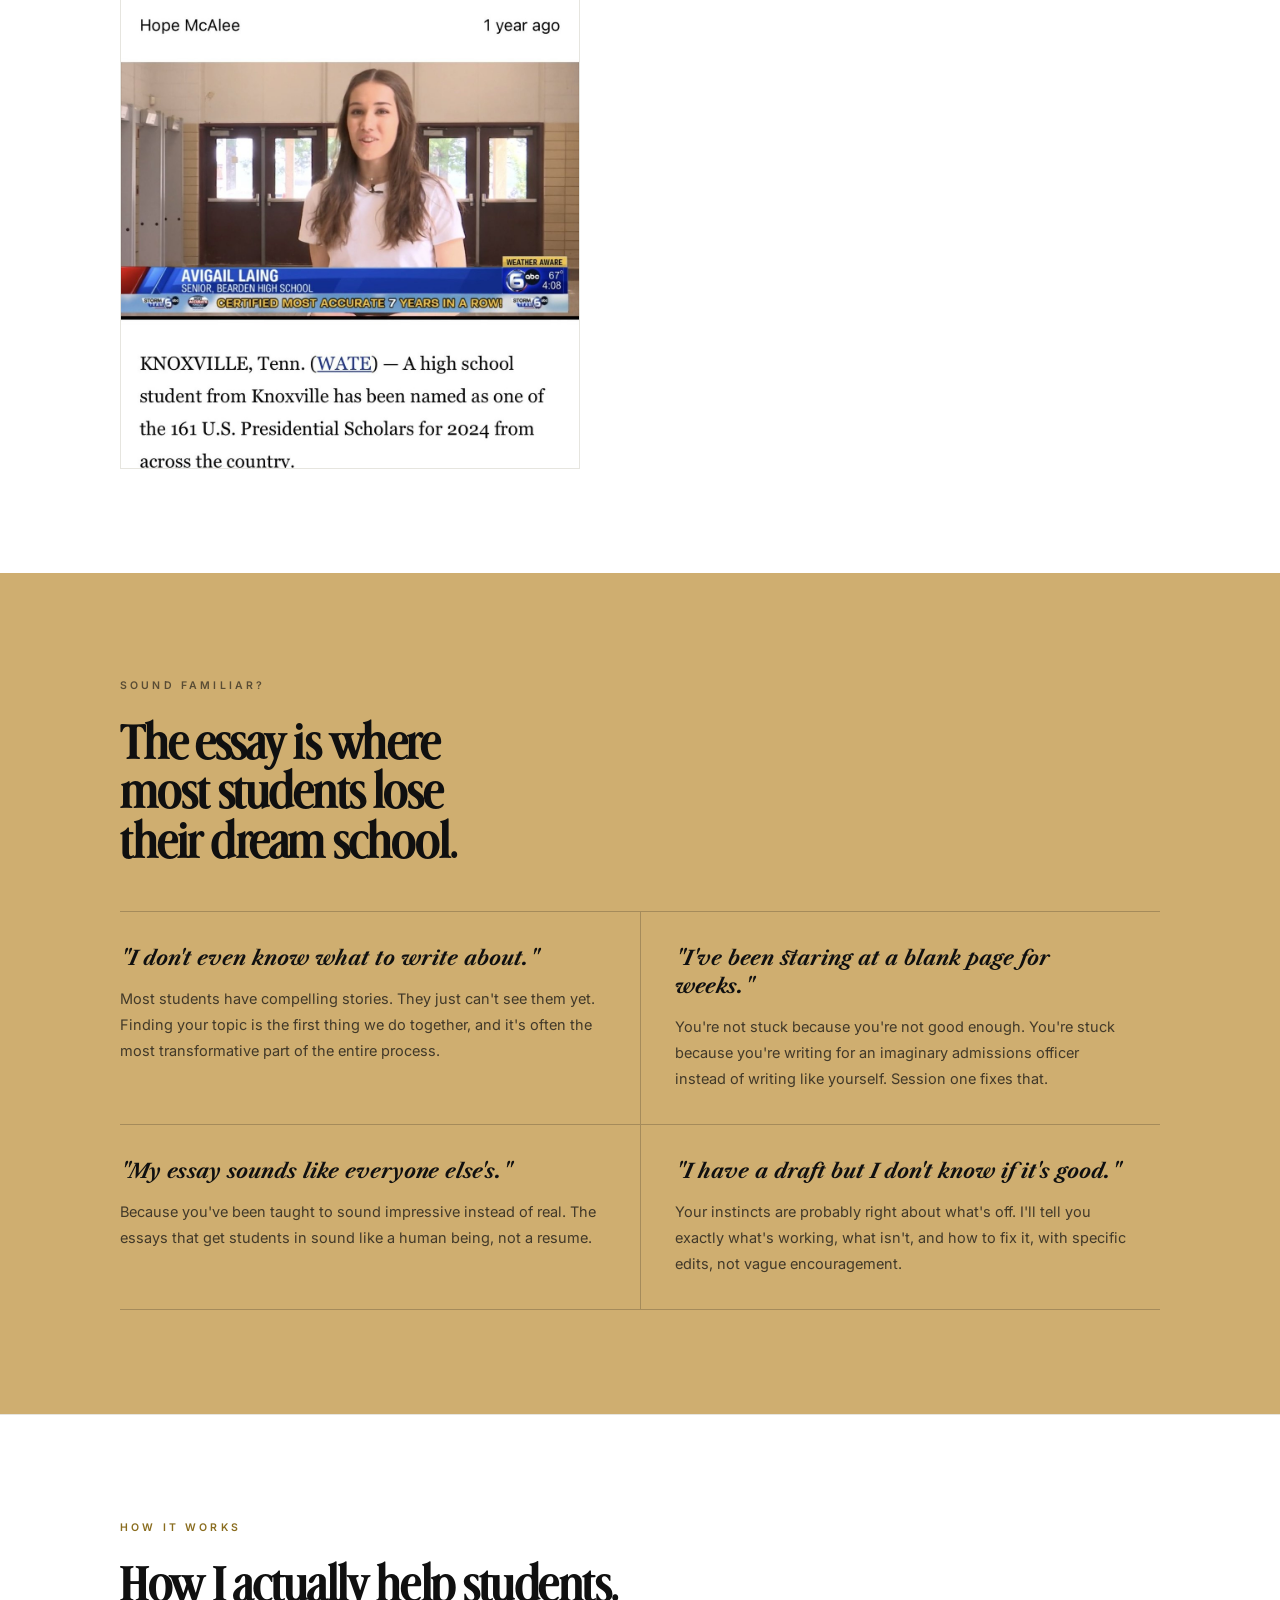
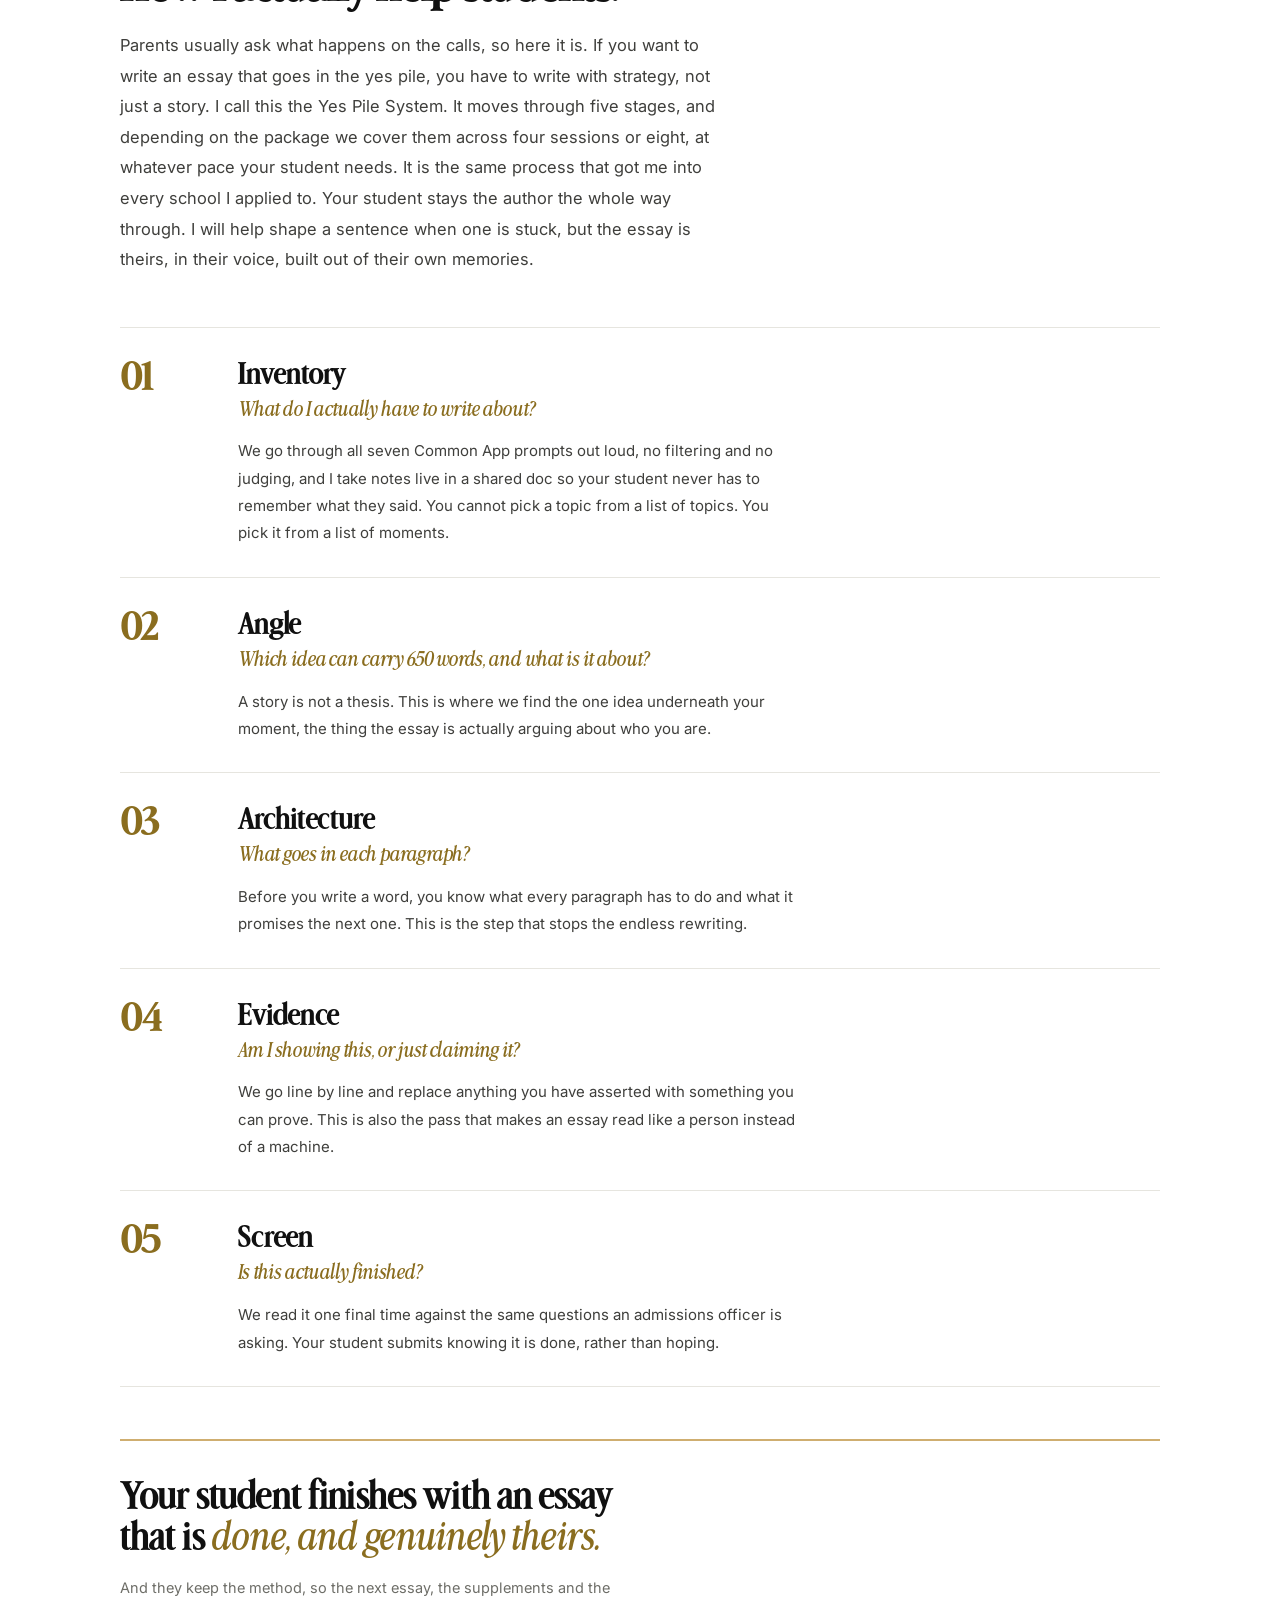
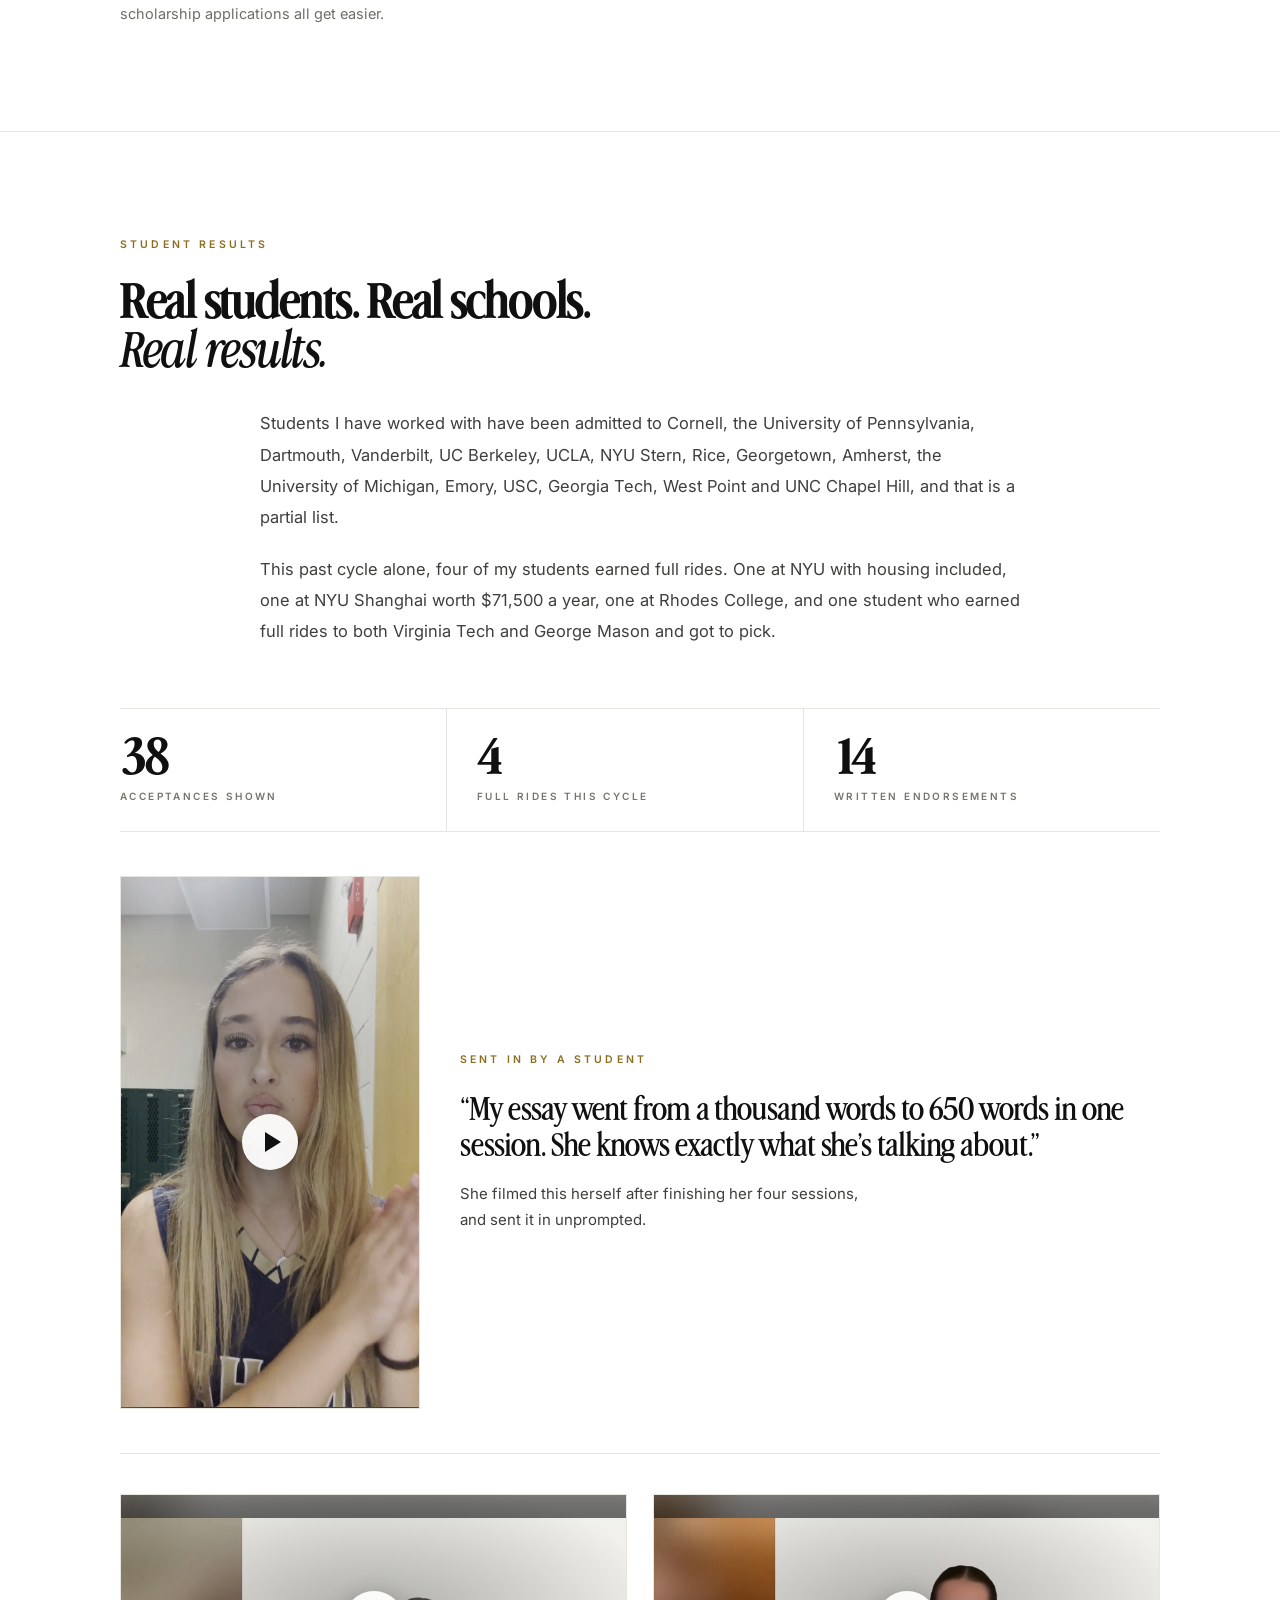
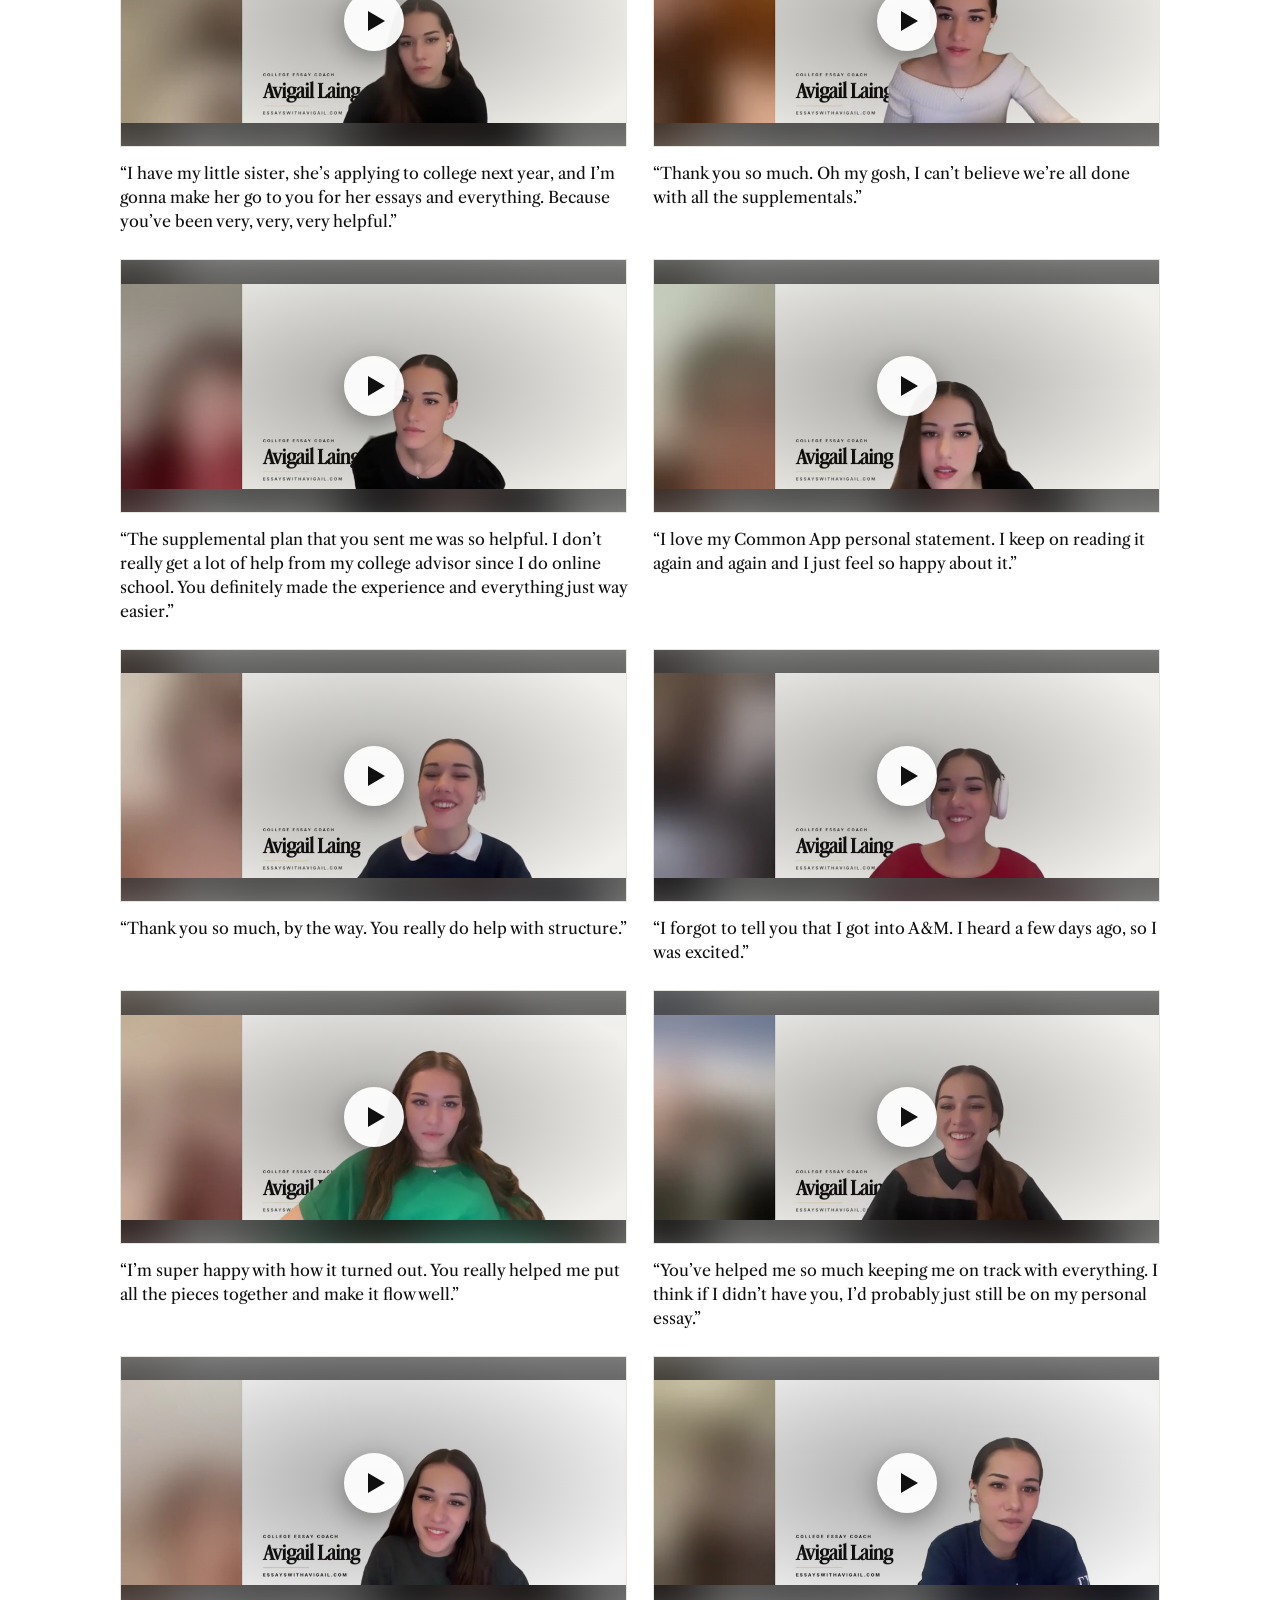
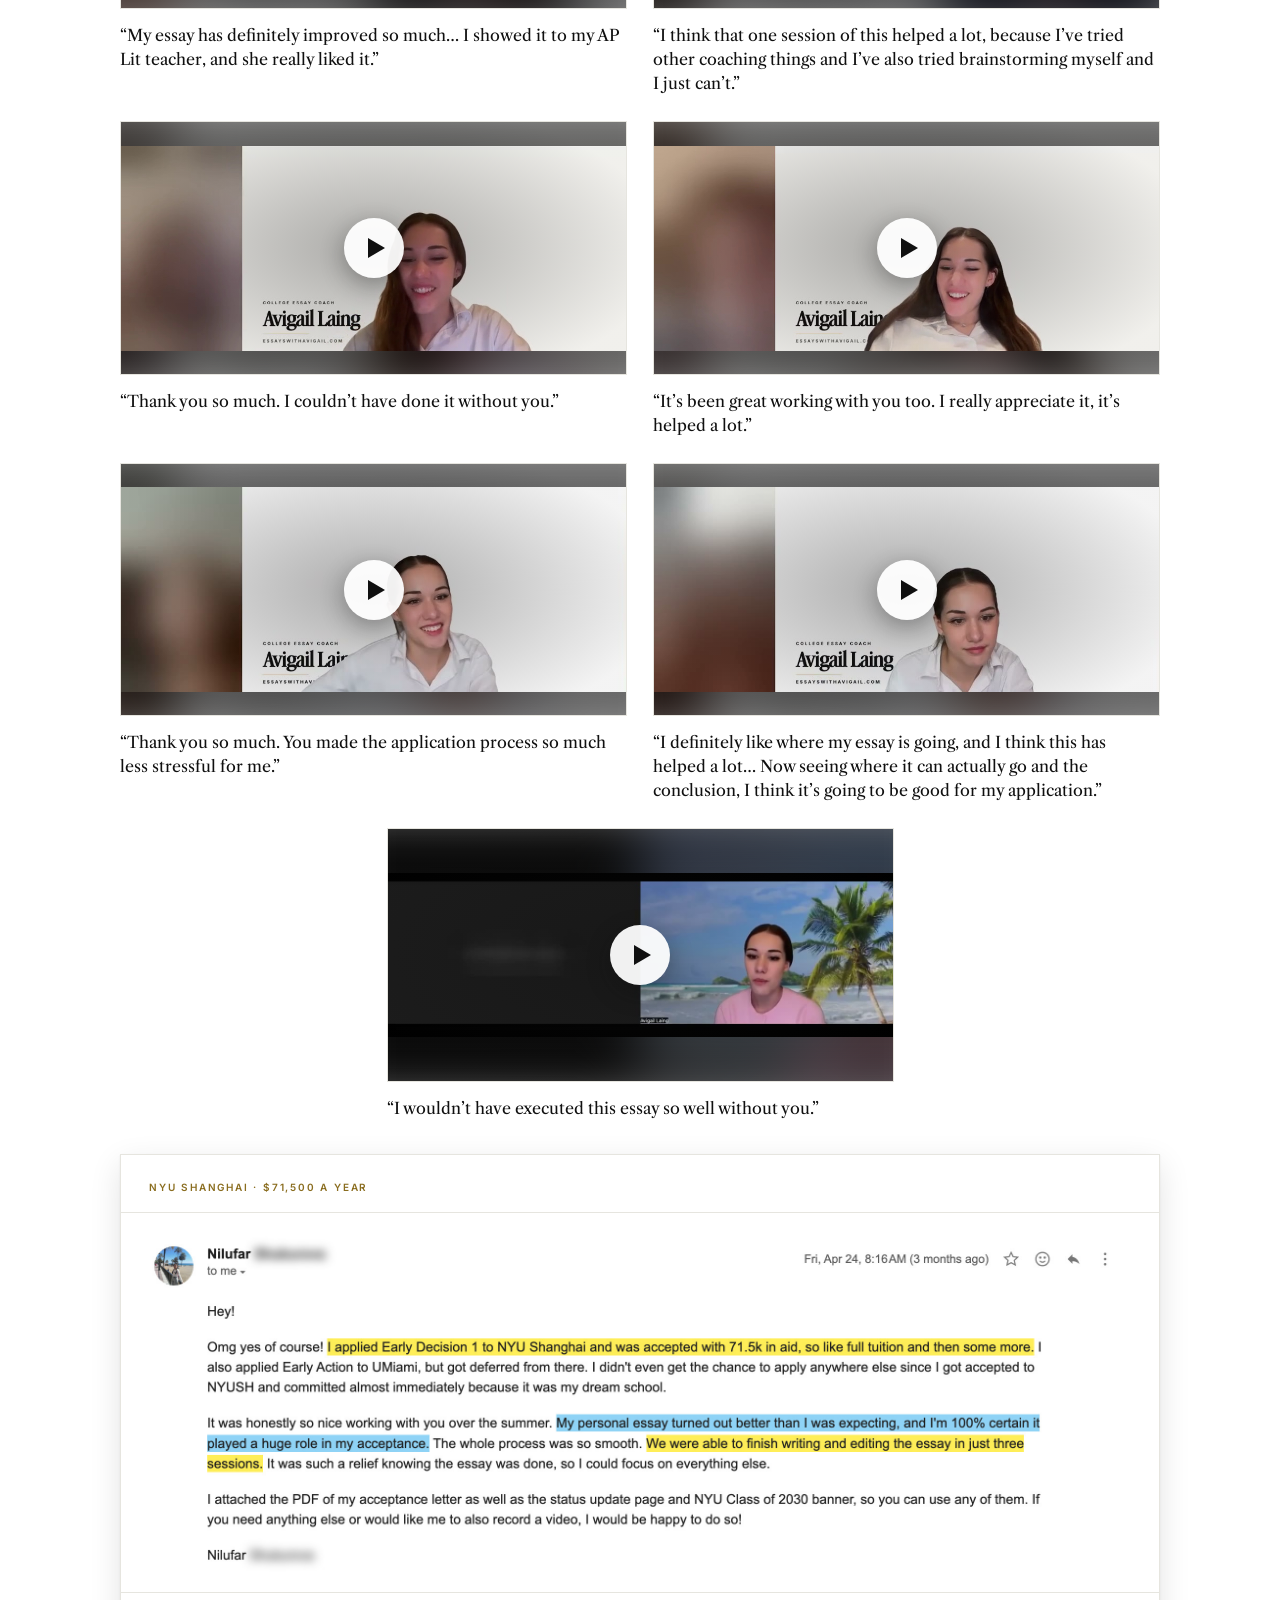
==== commit 6da2299d: "Add Mia Taylor sister-referral testimonial to homepage and results Co-Authored-By: Claude Opus 5 <no" ====
--- a/index.html
+++ b/index.html
@@ -465,6 +465,13 @@
 
     <div class="home-vt">
       <figure class="hvt">
+        <video controls playsinline preload="none" poster="media/testimonials/testimonial-22-poster.jpg" aria-label="A student sending her younger sister to Avigail after her last call">
+          <source src="media/testimonials/testimonial-22.mp4" type="video/mp4"/>
+          <track kind="captions" srclang="en" label="English" src="media/captions/testimonial-22.vtt" default/>
+        </video>
+        <figcaption>&ldquo;I have my little sister, she&rsquo;s applying to college next year, and I&rsquo;m gonna make her go to you for her essays and everything. Because you&rsquo;ve been very, very, very helpful.&rdquo;</figcaption>
+      </figure>
+      <figure class="hvt">
         <video controls playsinline preload="none" poster="media/testimonials/testimonial-21-poster.jpg" aria-label="A student the day she finished every one of her supplemental essays">
           <source src="media/testimonials/testimonial-21.mp4" type="video/mp4"/>
           <track kind="captions" srclang="en" label="English" src="media/captions/testimonial-21.vtt" default/>
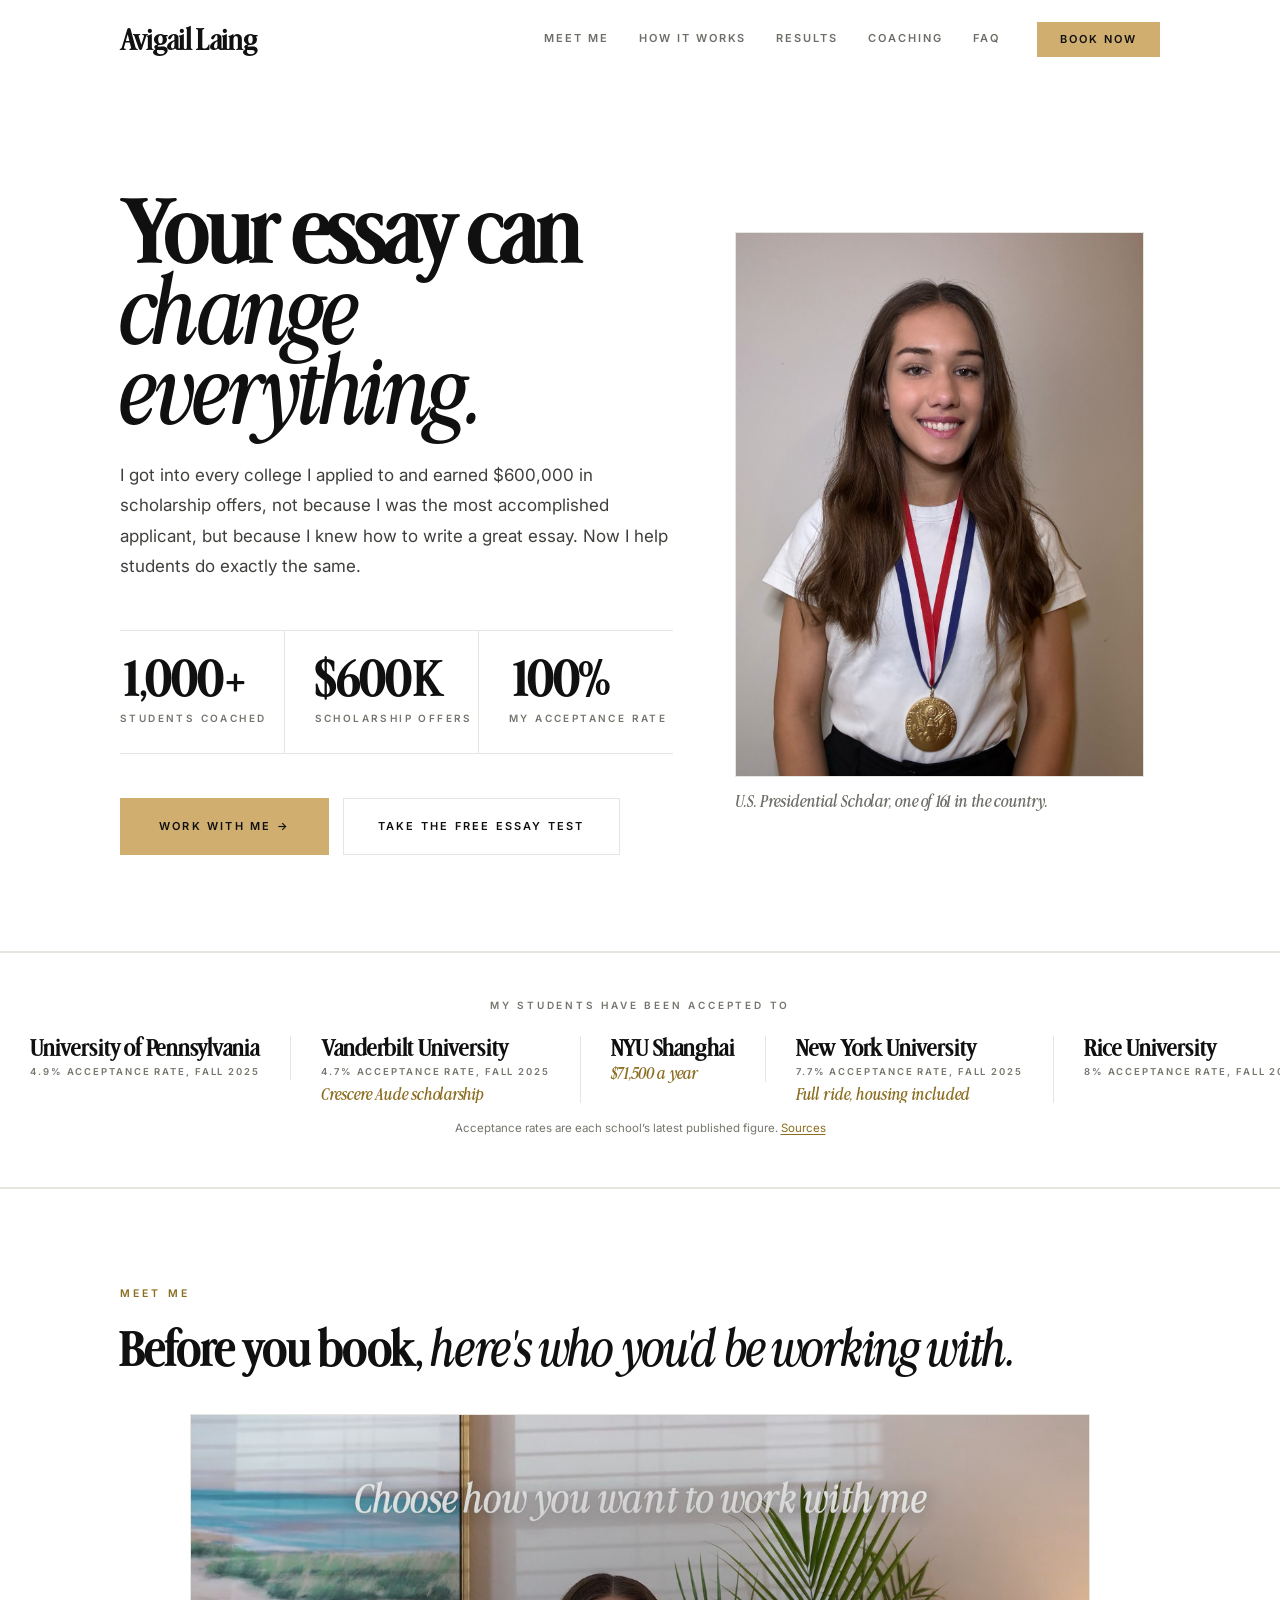
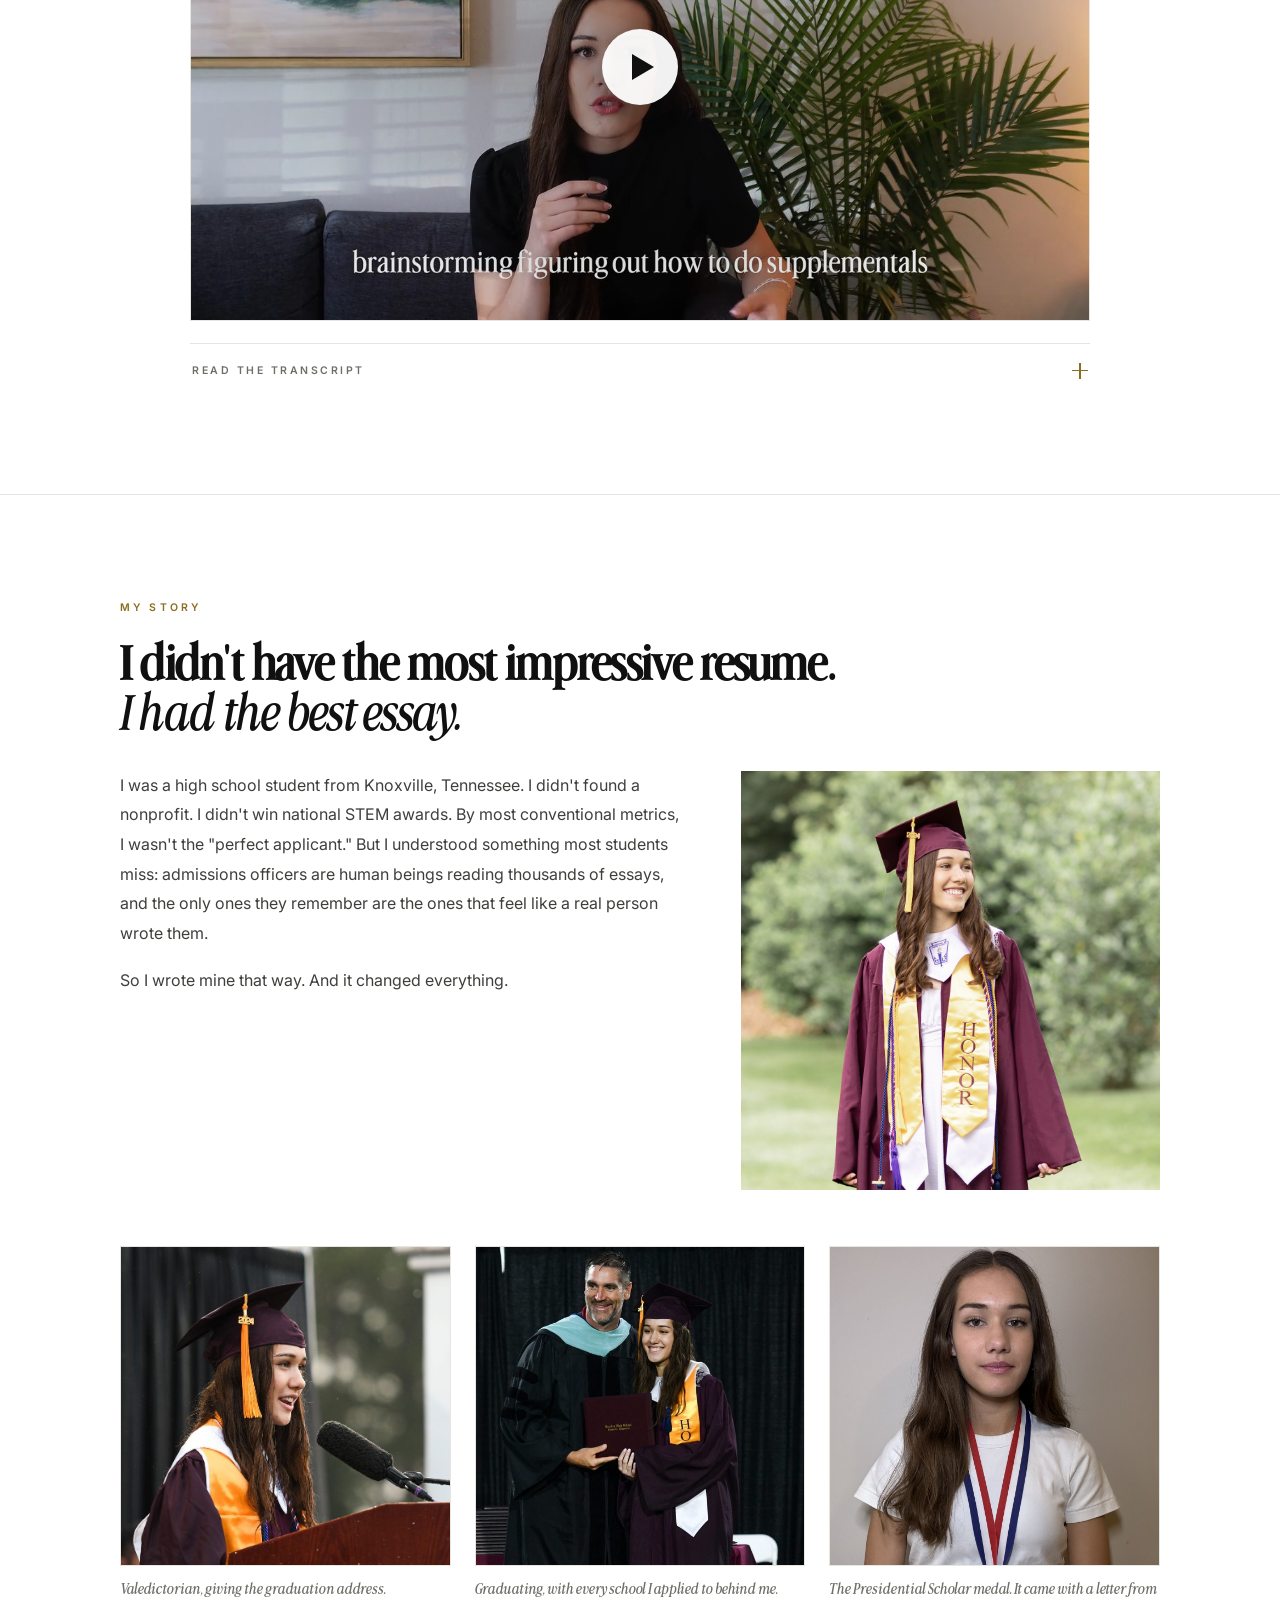
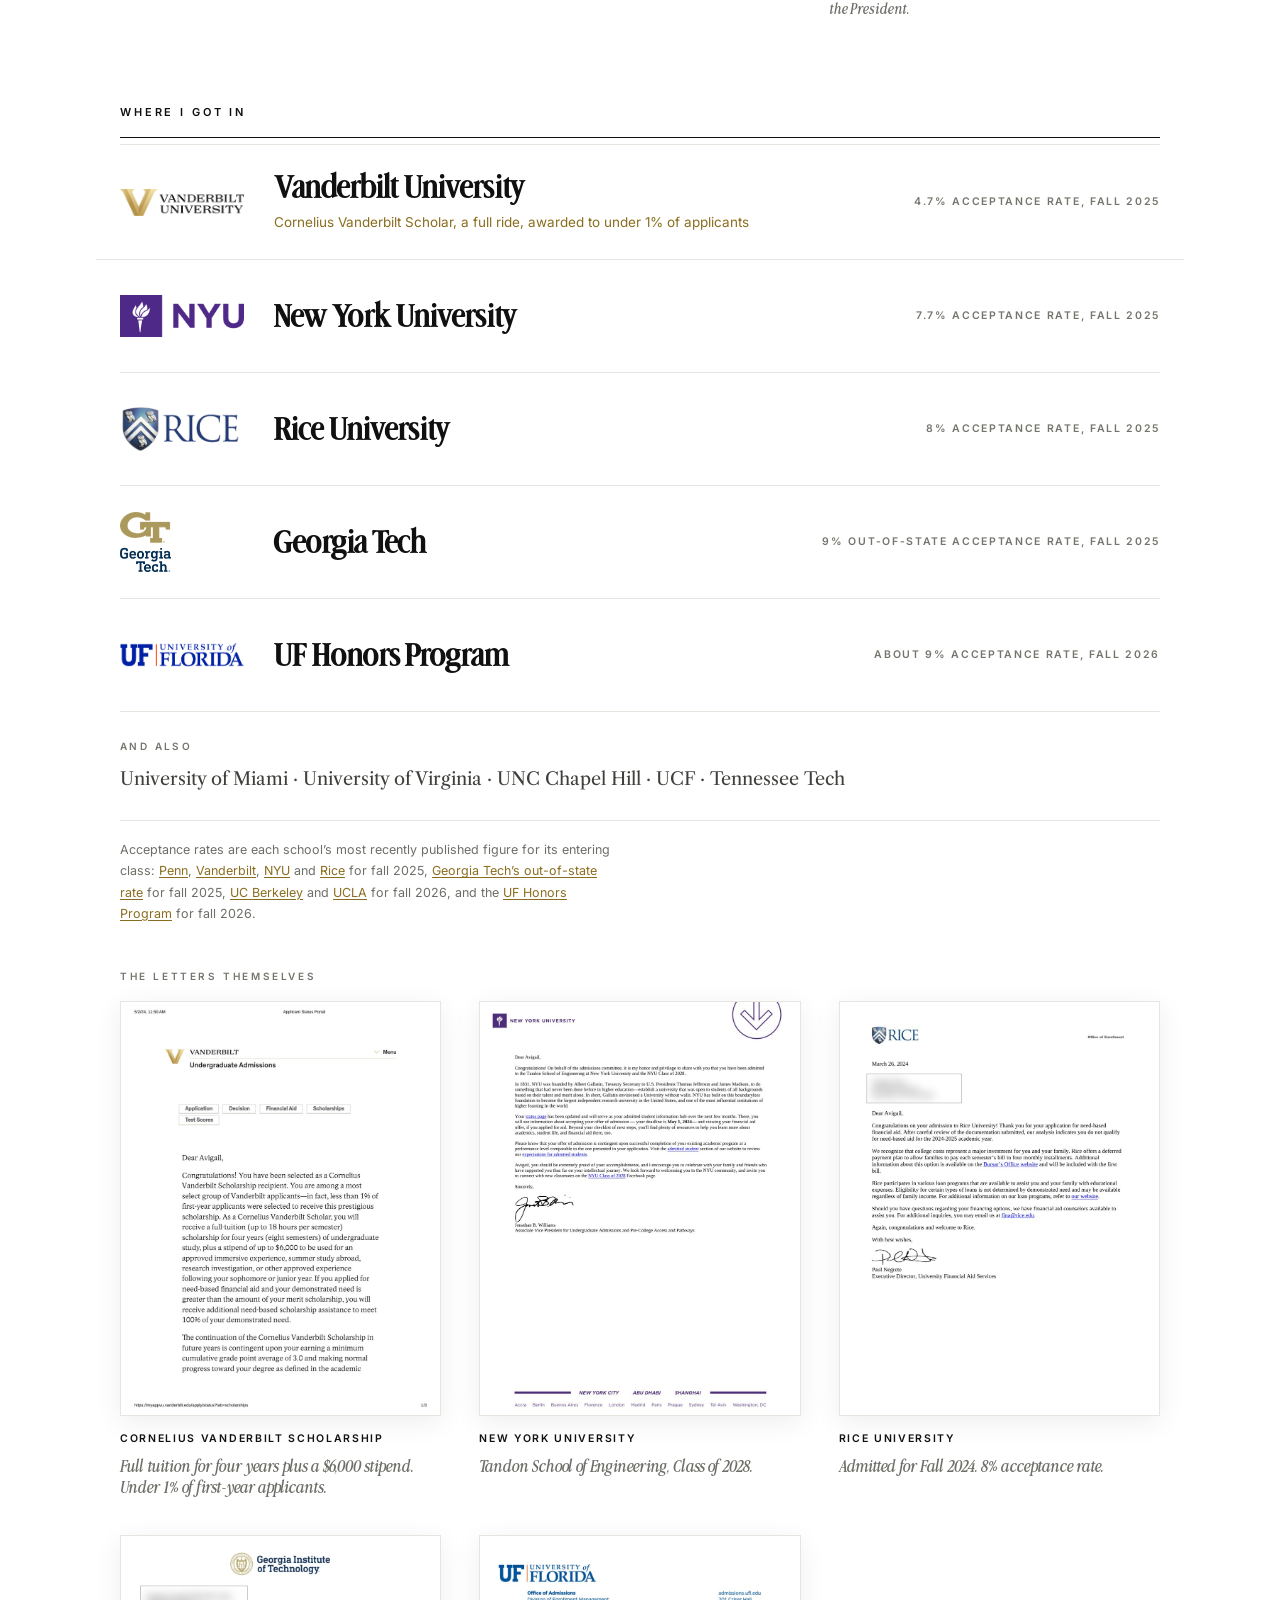
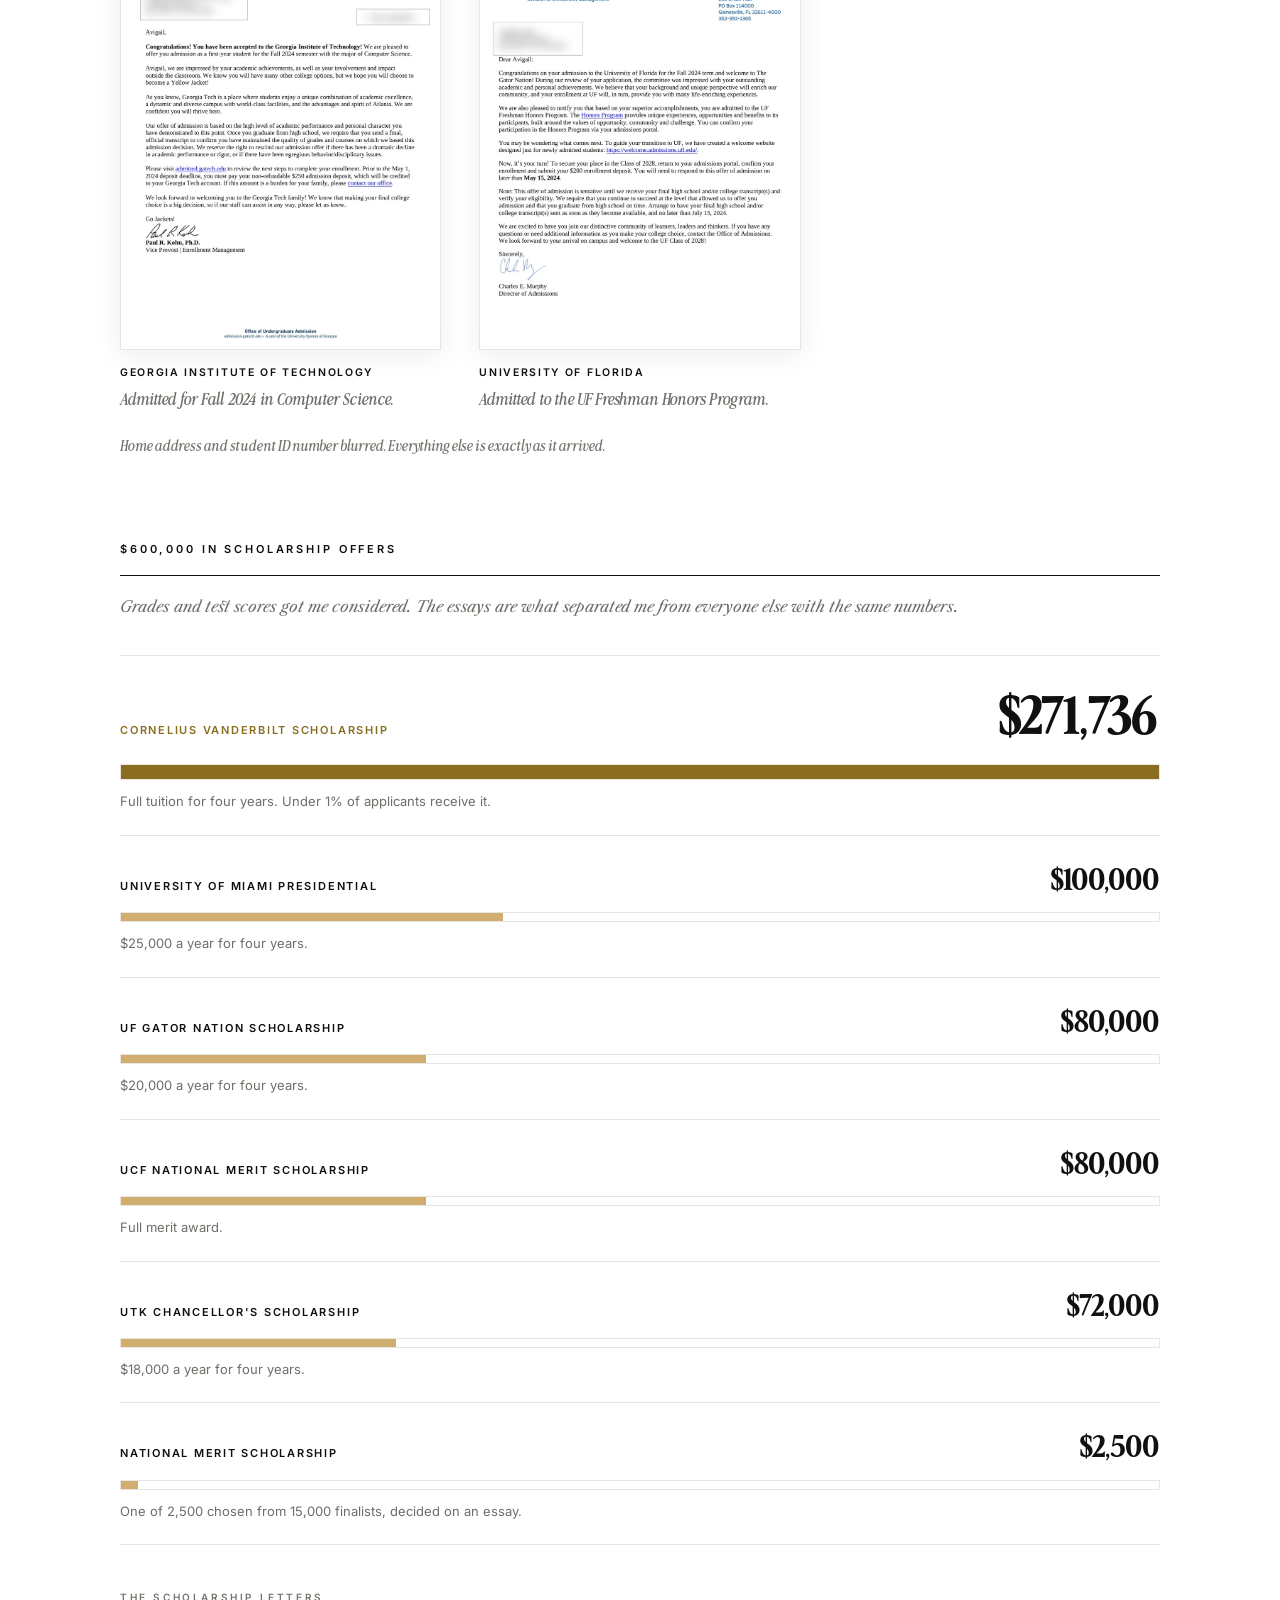
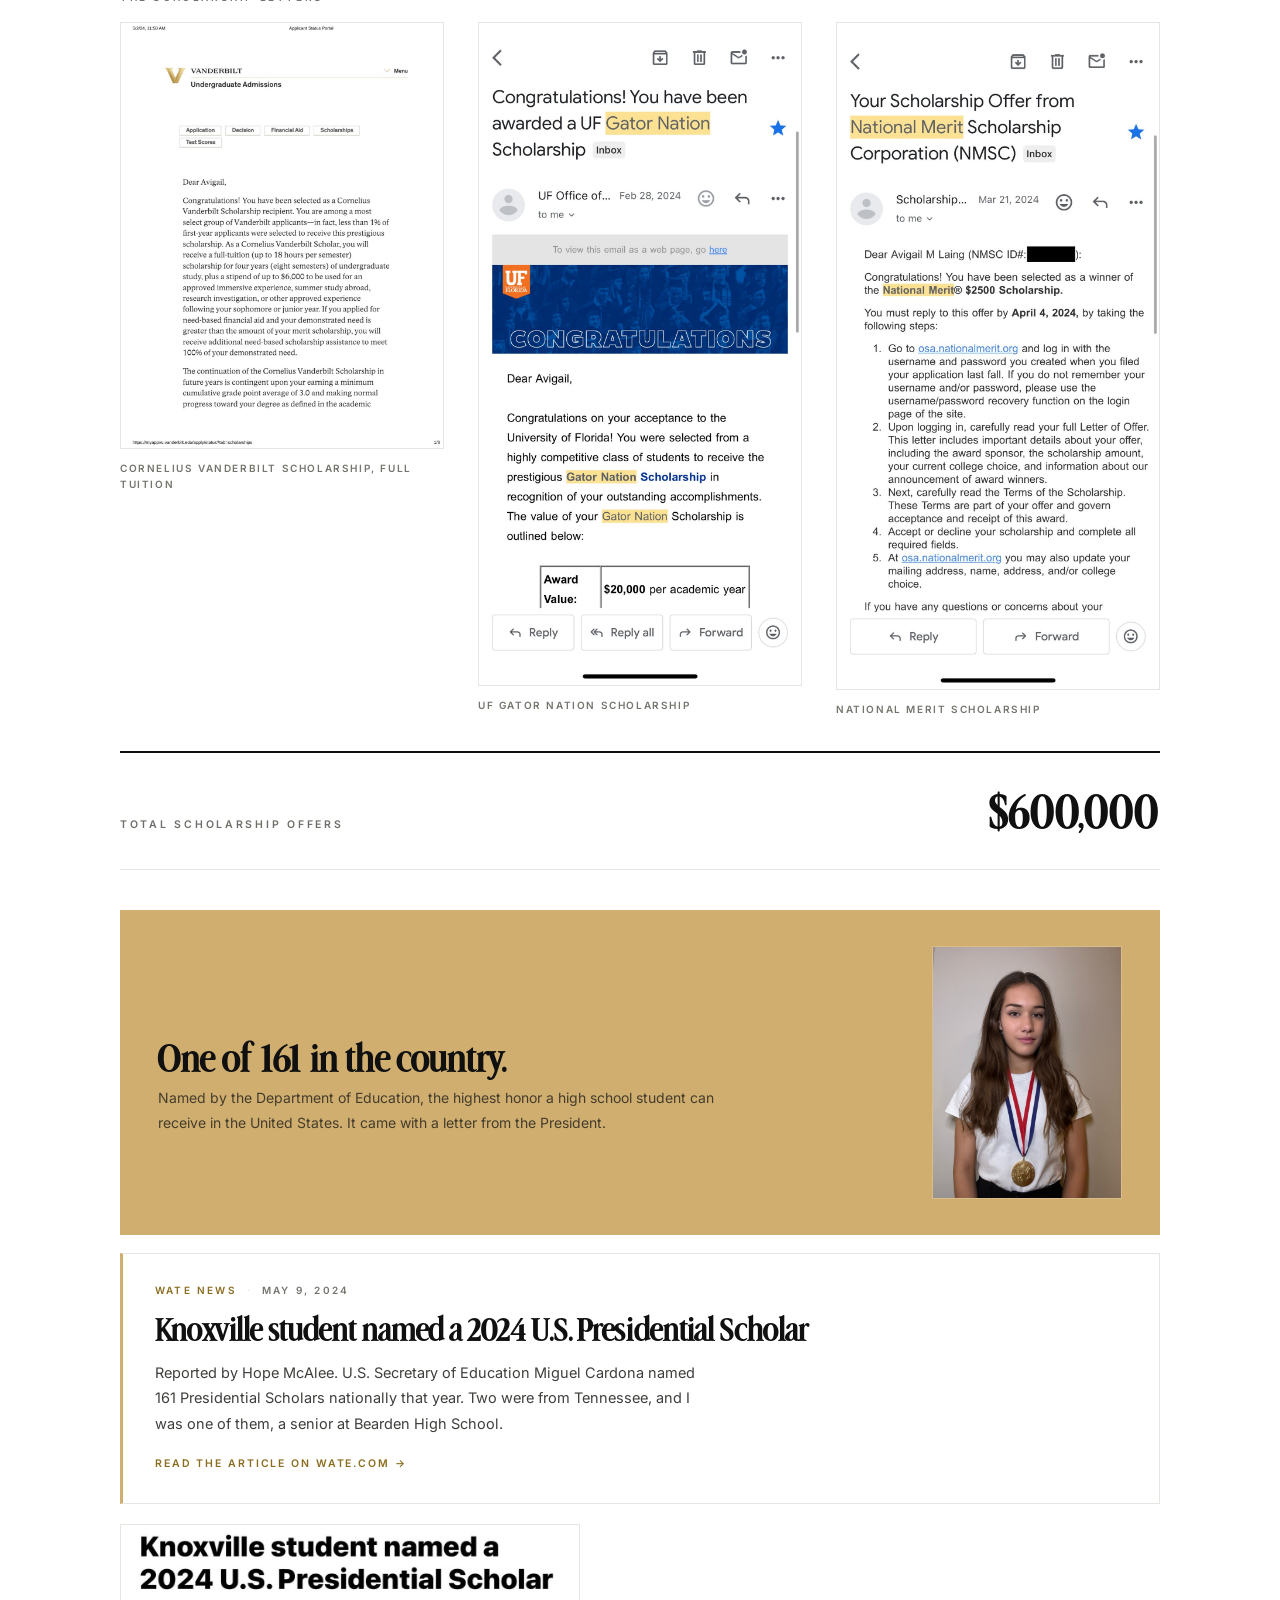
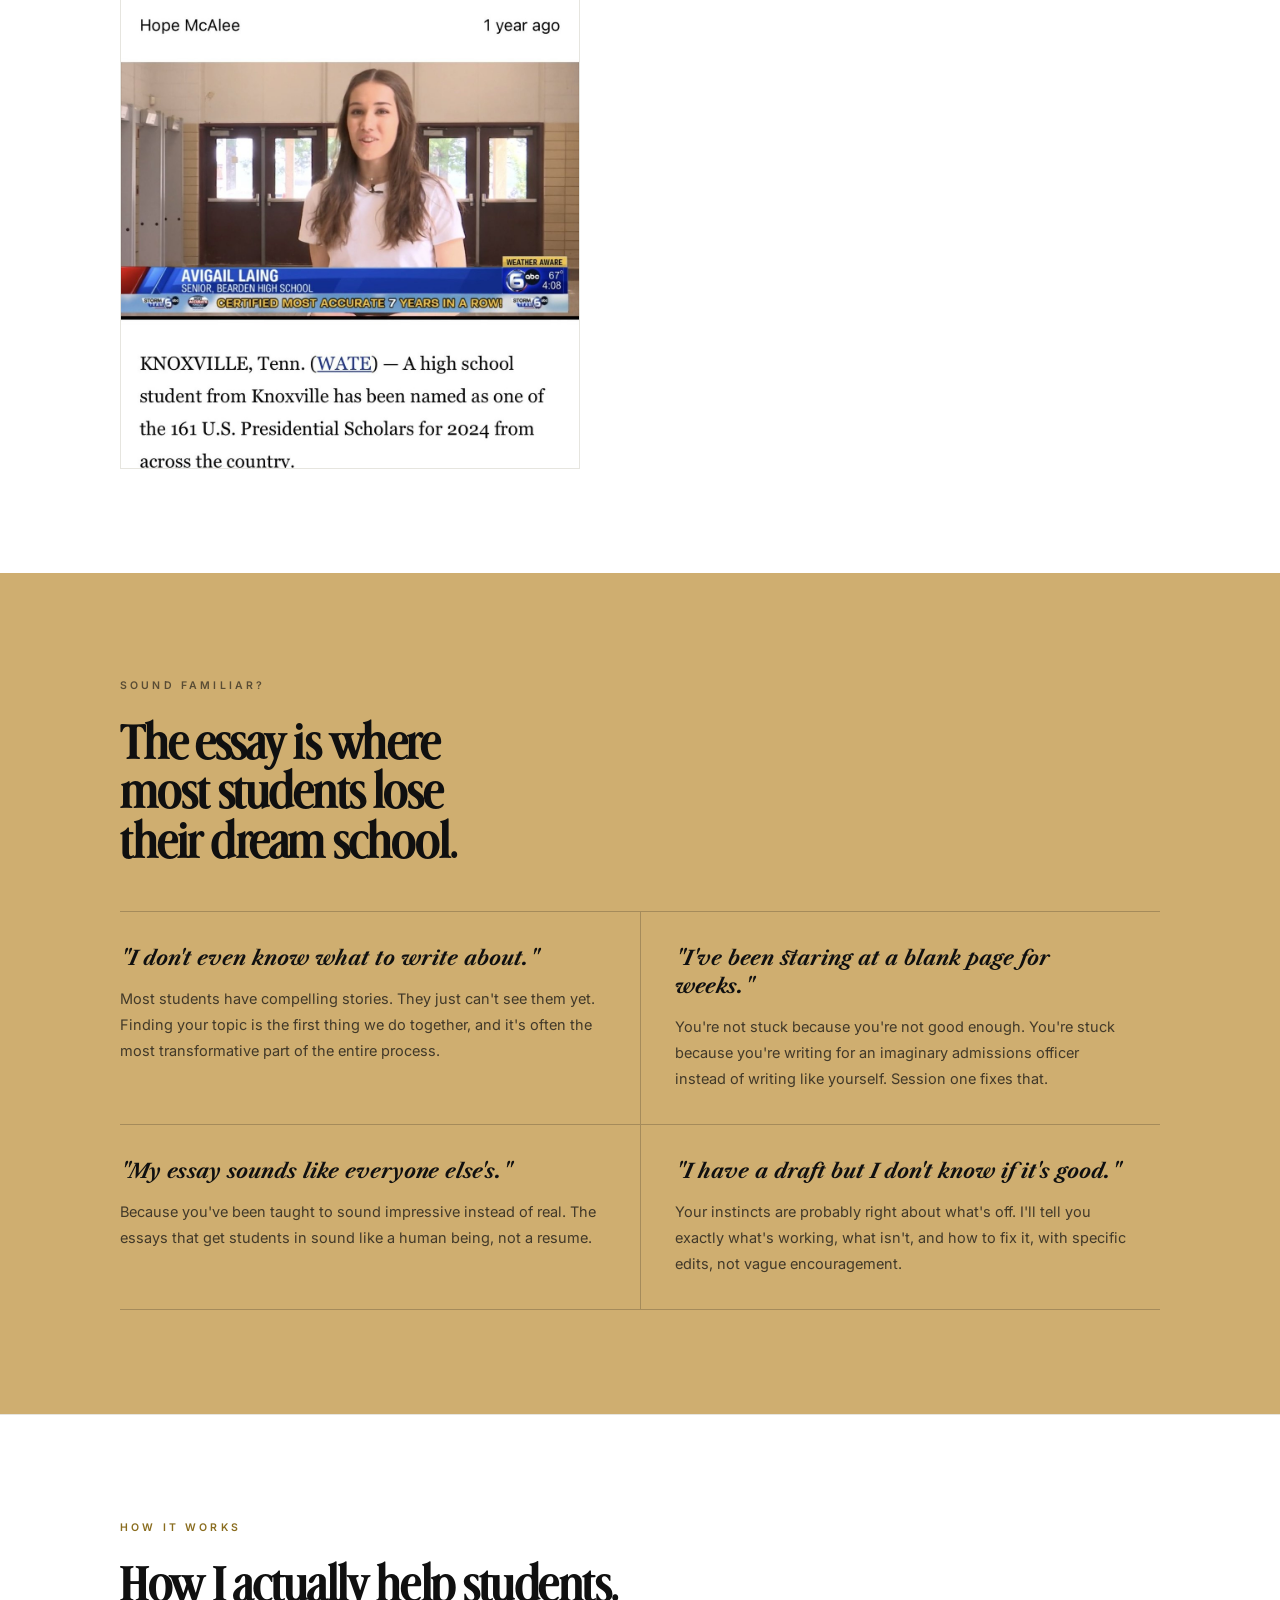
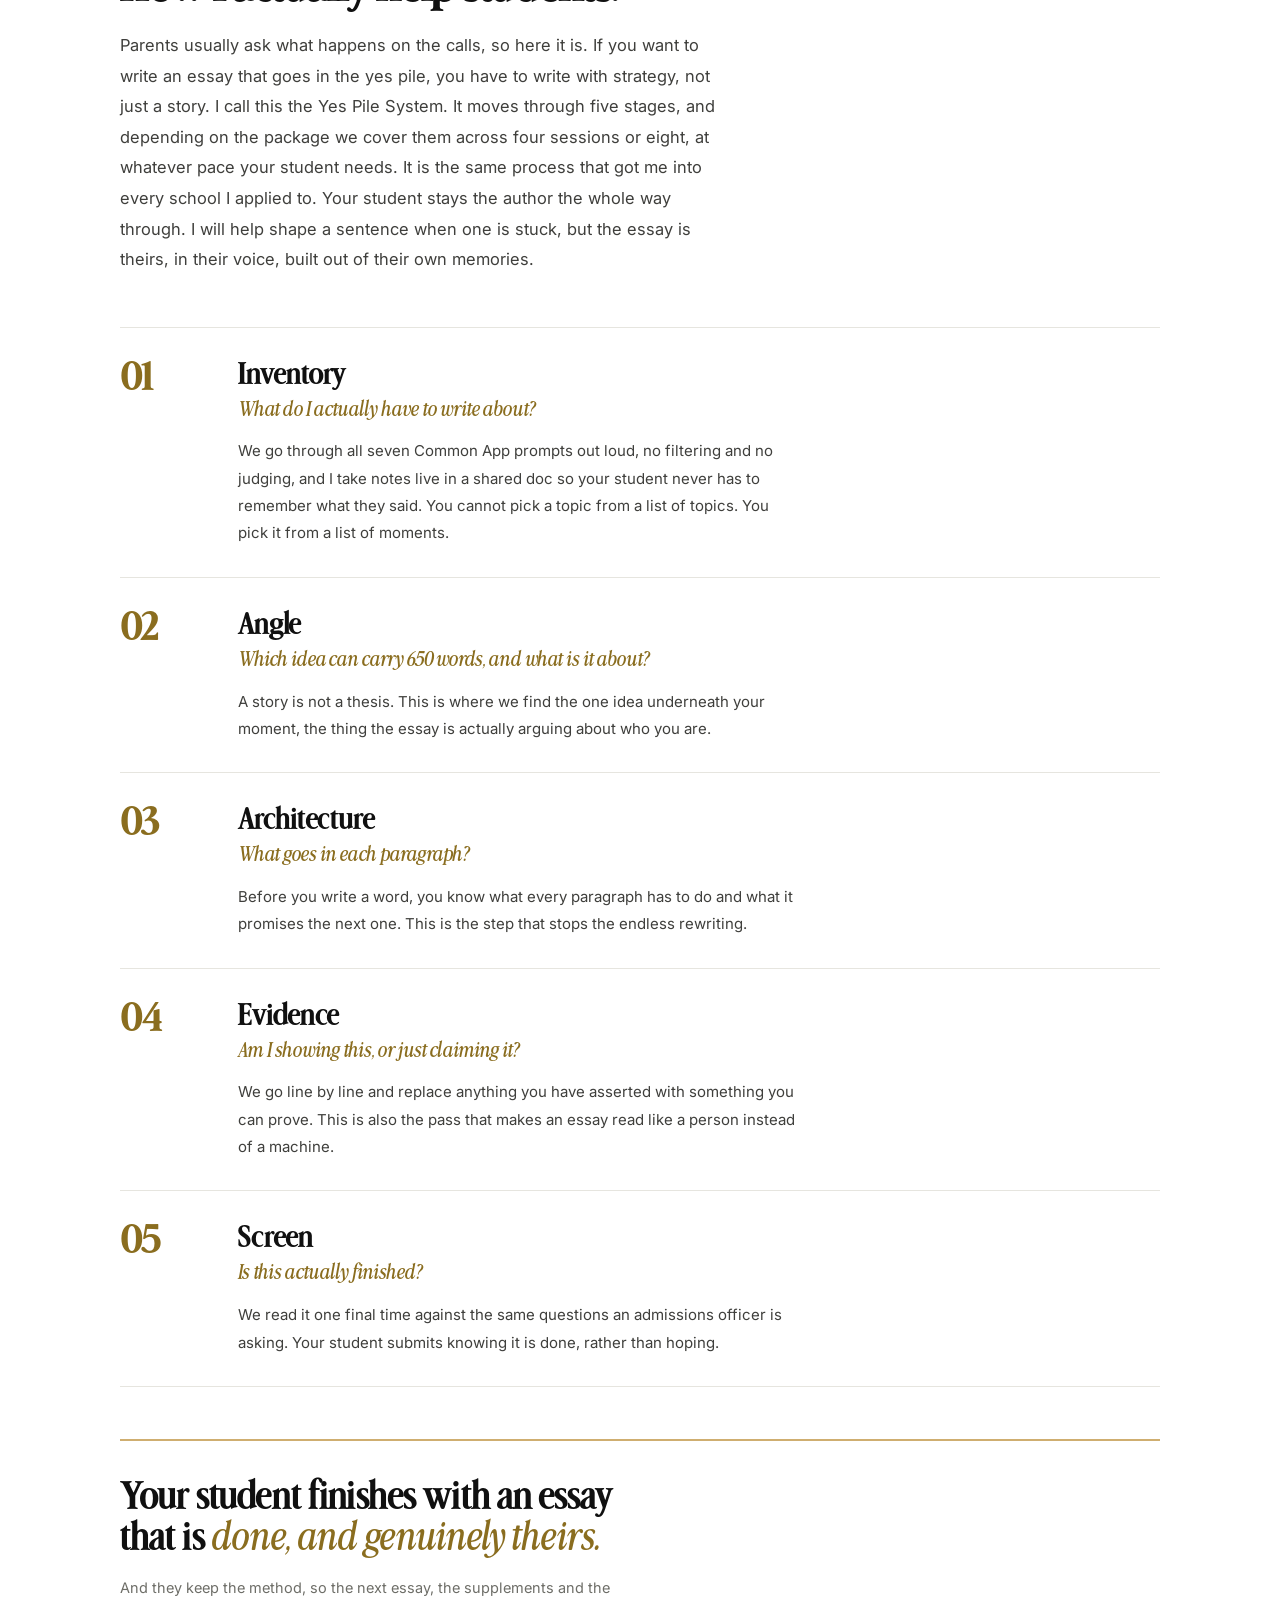
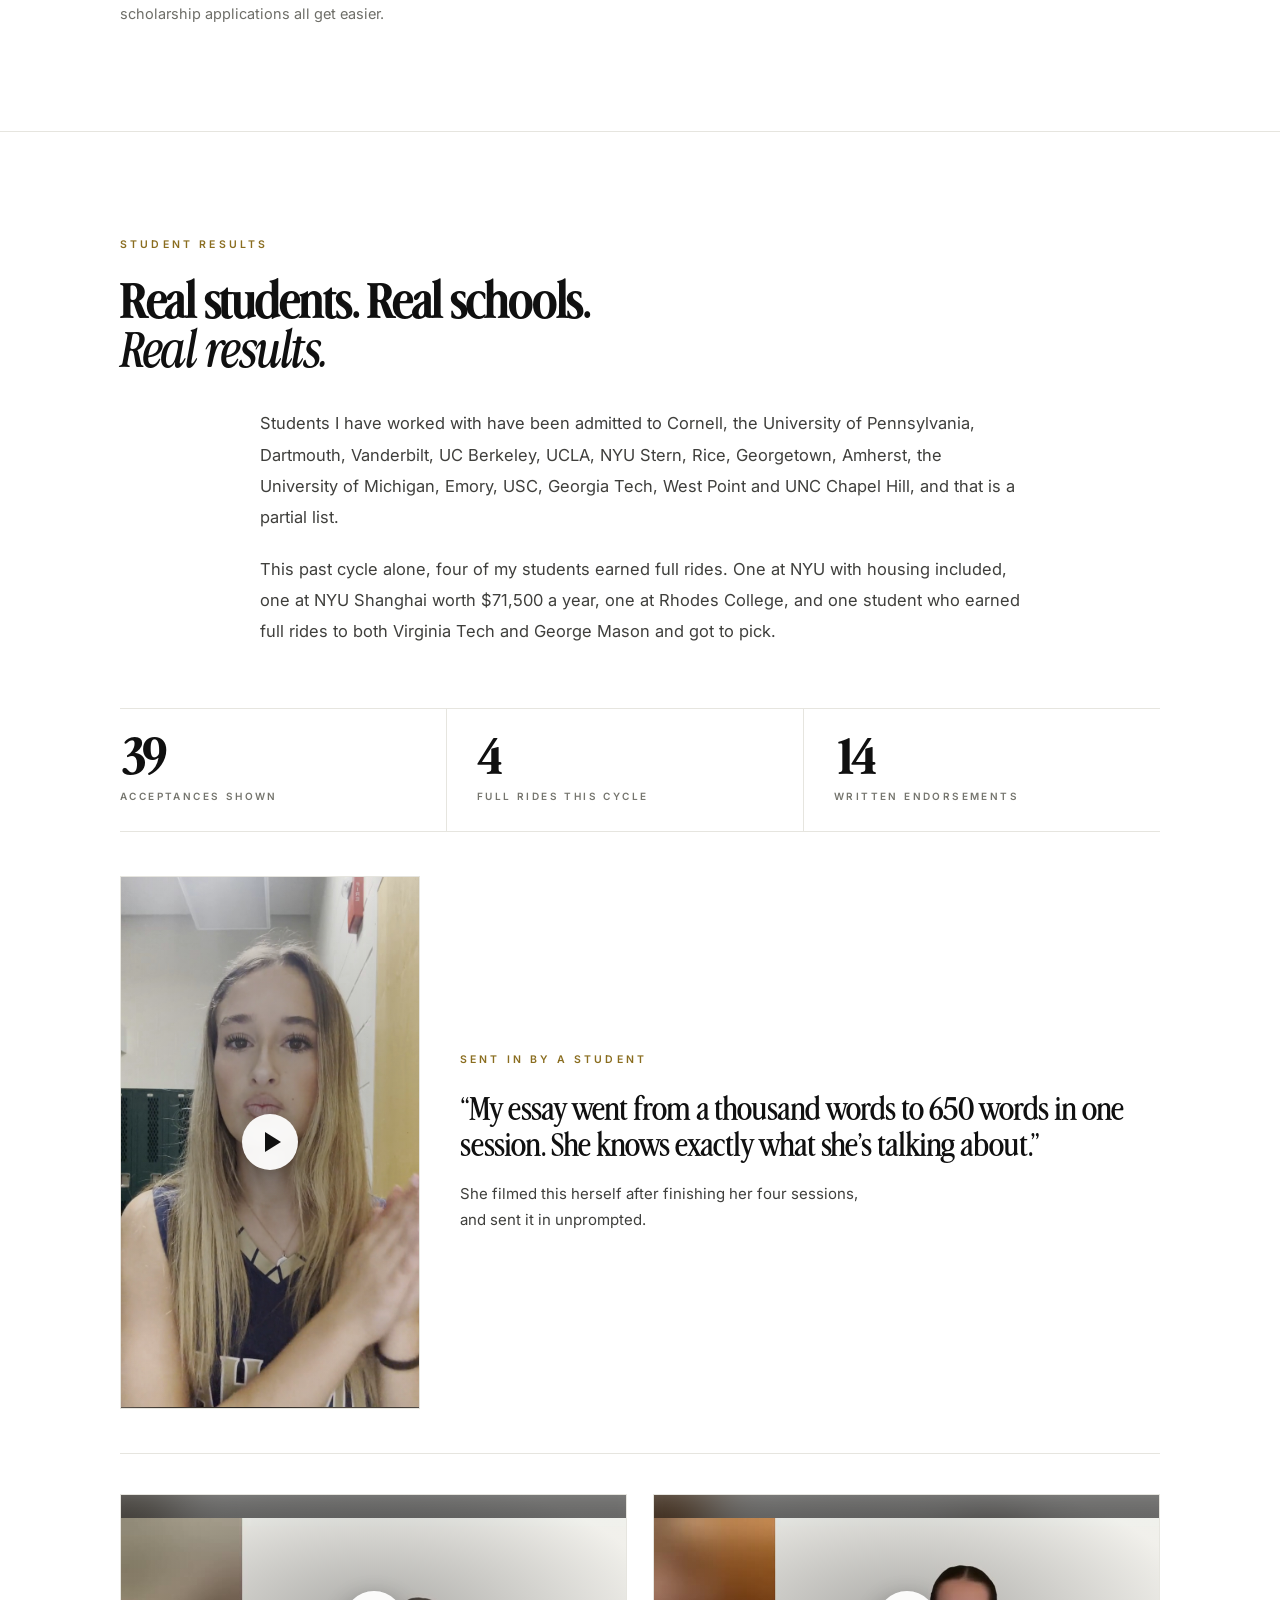
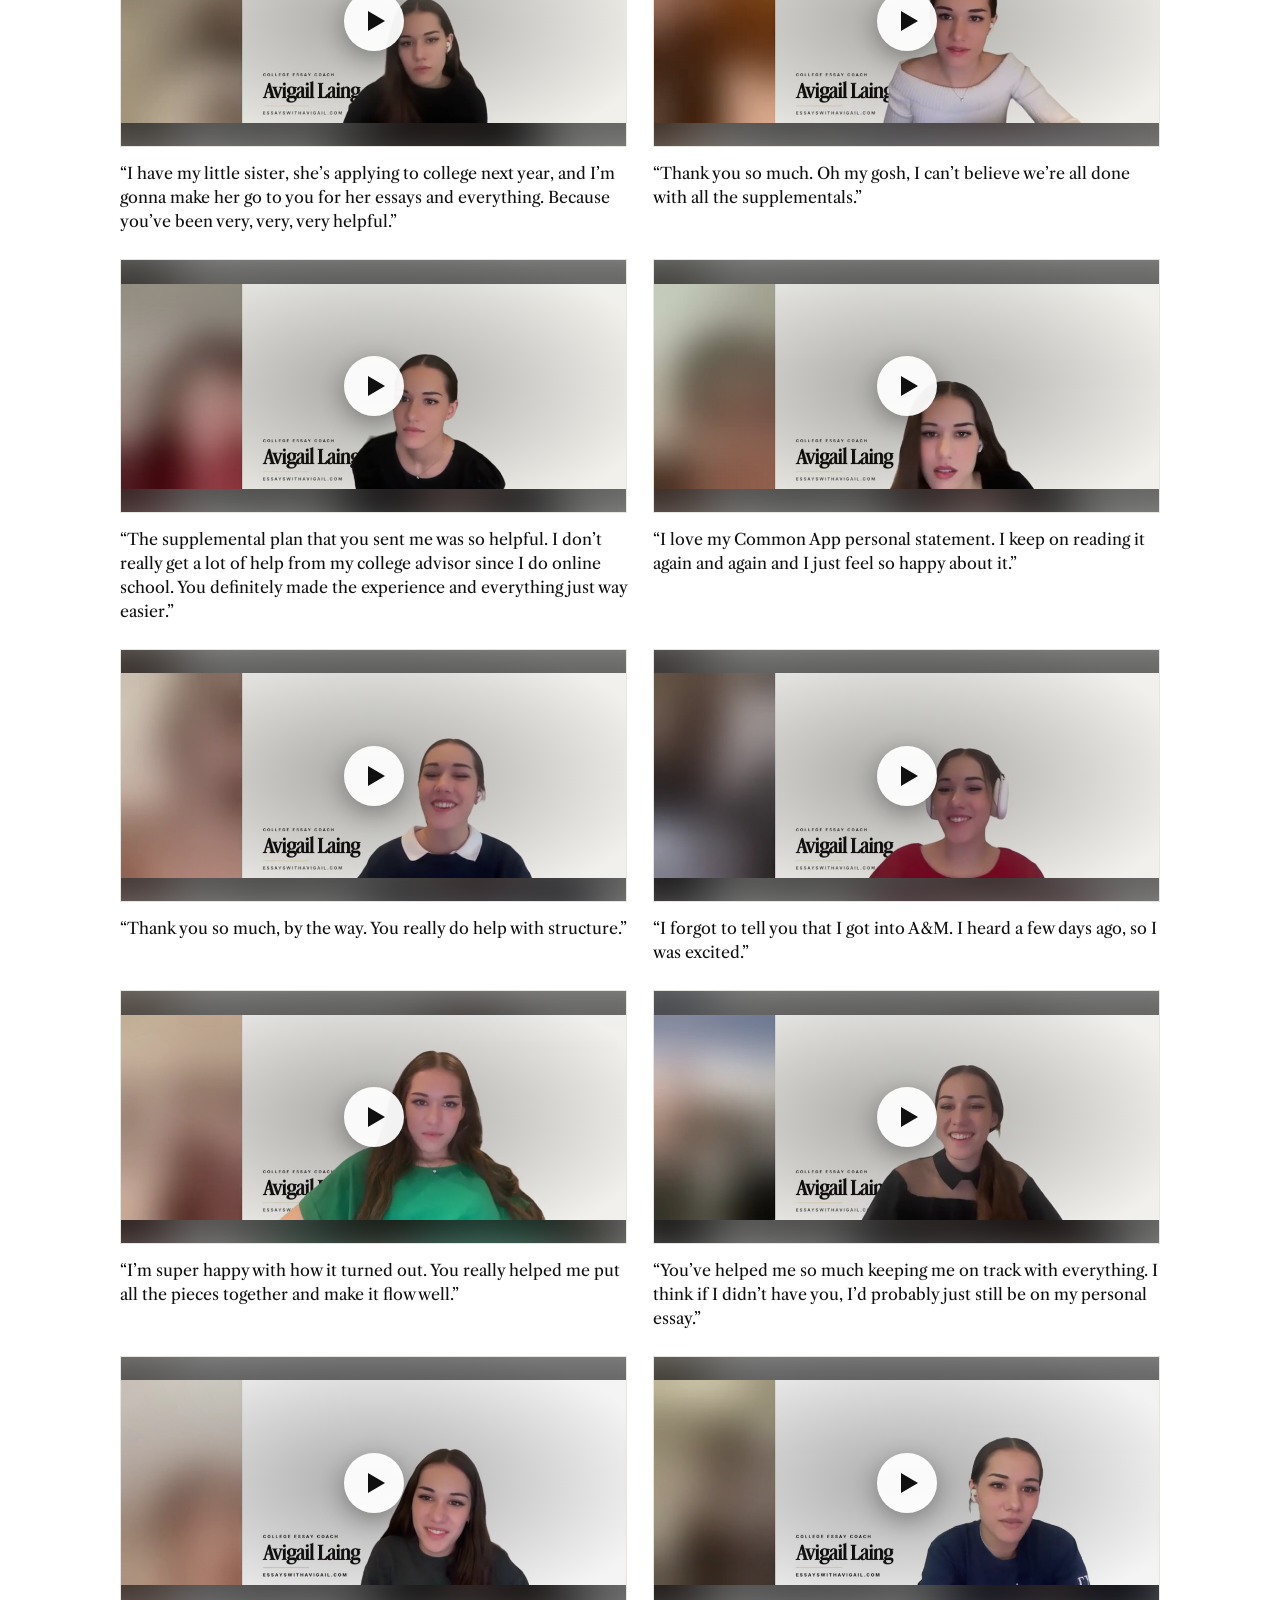
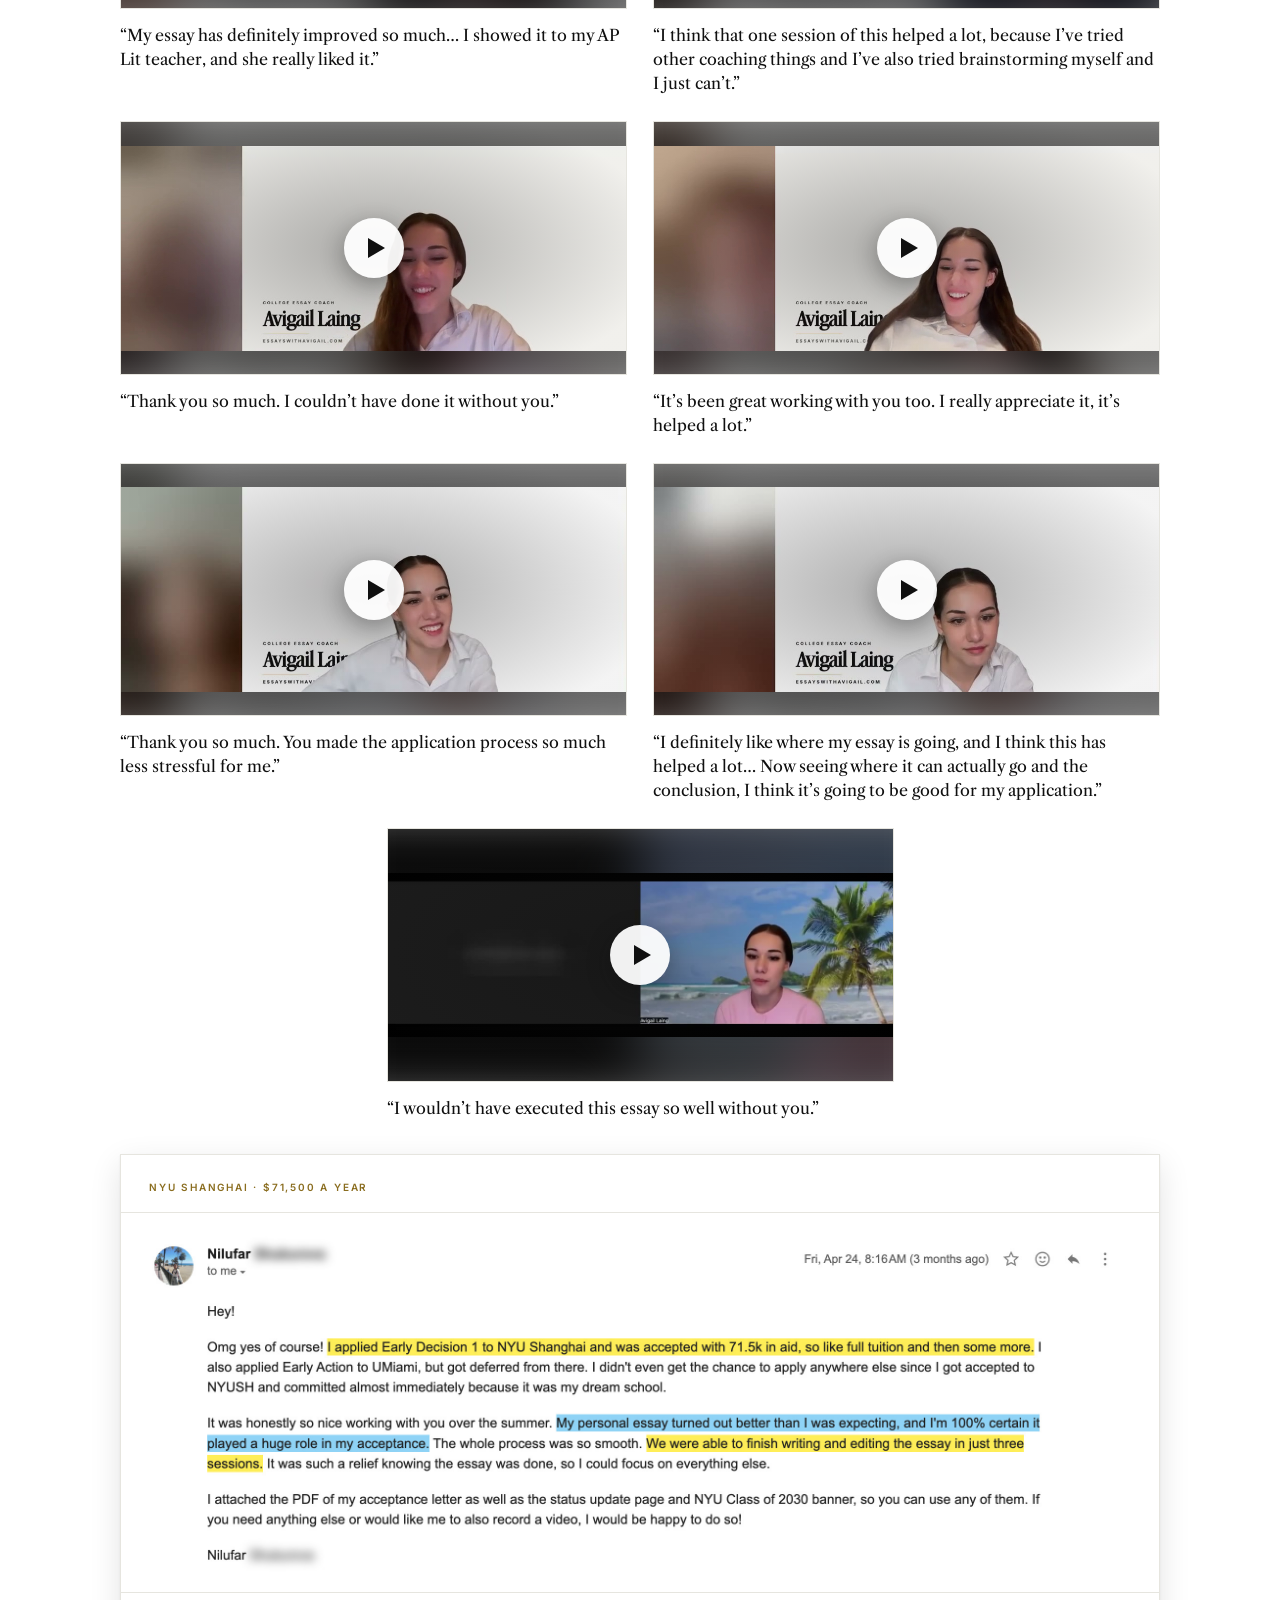
==== commit cb783da8: "Add Lizzy three-top-choices result to results page Co-Authored-By: Claude Opus 5.5 <noreply@anthropi" ====
--- a/index.html
+++ b/index.html
@@ -445,7 +445,7 @@
       <p>This past cycle alone, four of my students earned full rides. One at NYU with housing included, one at NYU Shanghai worth $71,500 a year, one at Rhodes College, and one student who earned full rides to both Virginia Tech and George Mason and got to pick.</p>
     </div>
     <div class="teaser-stats">
-      <div class="ts"><span class="ts-n">38</span><span class="ts-l">Acceptances shown</span></div>
+      <div class="ts"><span class="ts-n">39</span><span class="ts-l">Acceptances shown</span></div>
       <div class="ts"><span class="ts-n">4</span><span class="ts-l">Full rides this cycle</span></div>
       <div class="ts"><span class="ts-n">14</span><span class="ts-l">Written endorsements</span></div>
     </div>
@@ -595,7 +595,7 @@
     </div>
 
     <div class="teaser-cta">
-      <a href="/results" class="btn-gold">See all 38 results &rarr;</a>
+      <a href="/results" class="btn-gold">See all 39 results &rarr;</a>
     </div>
   </div>
 </section>
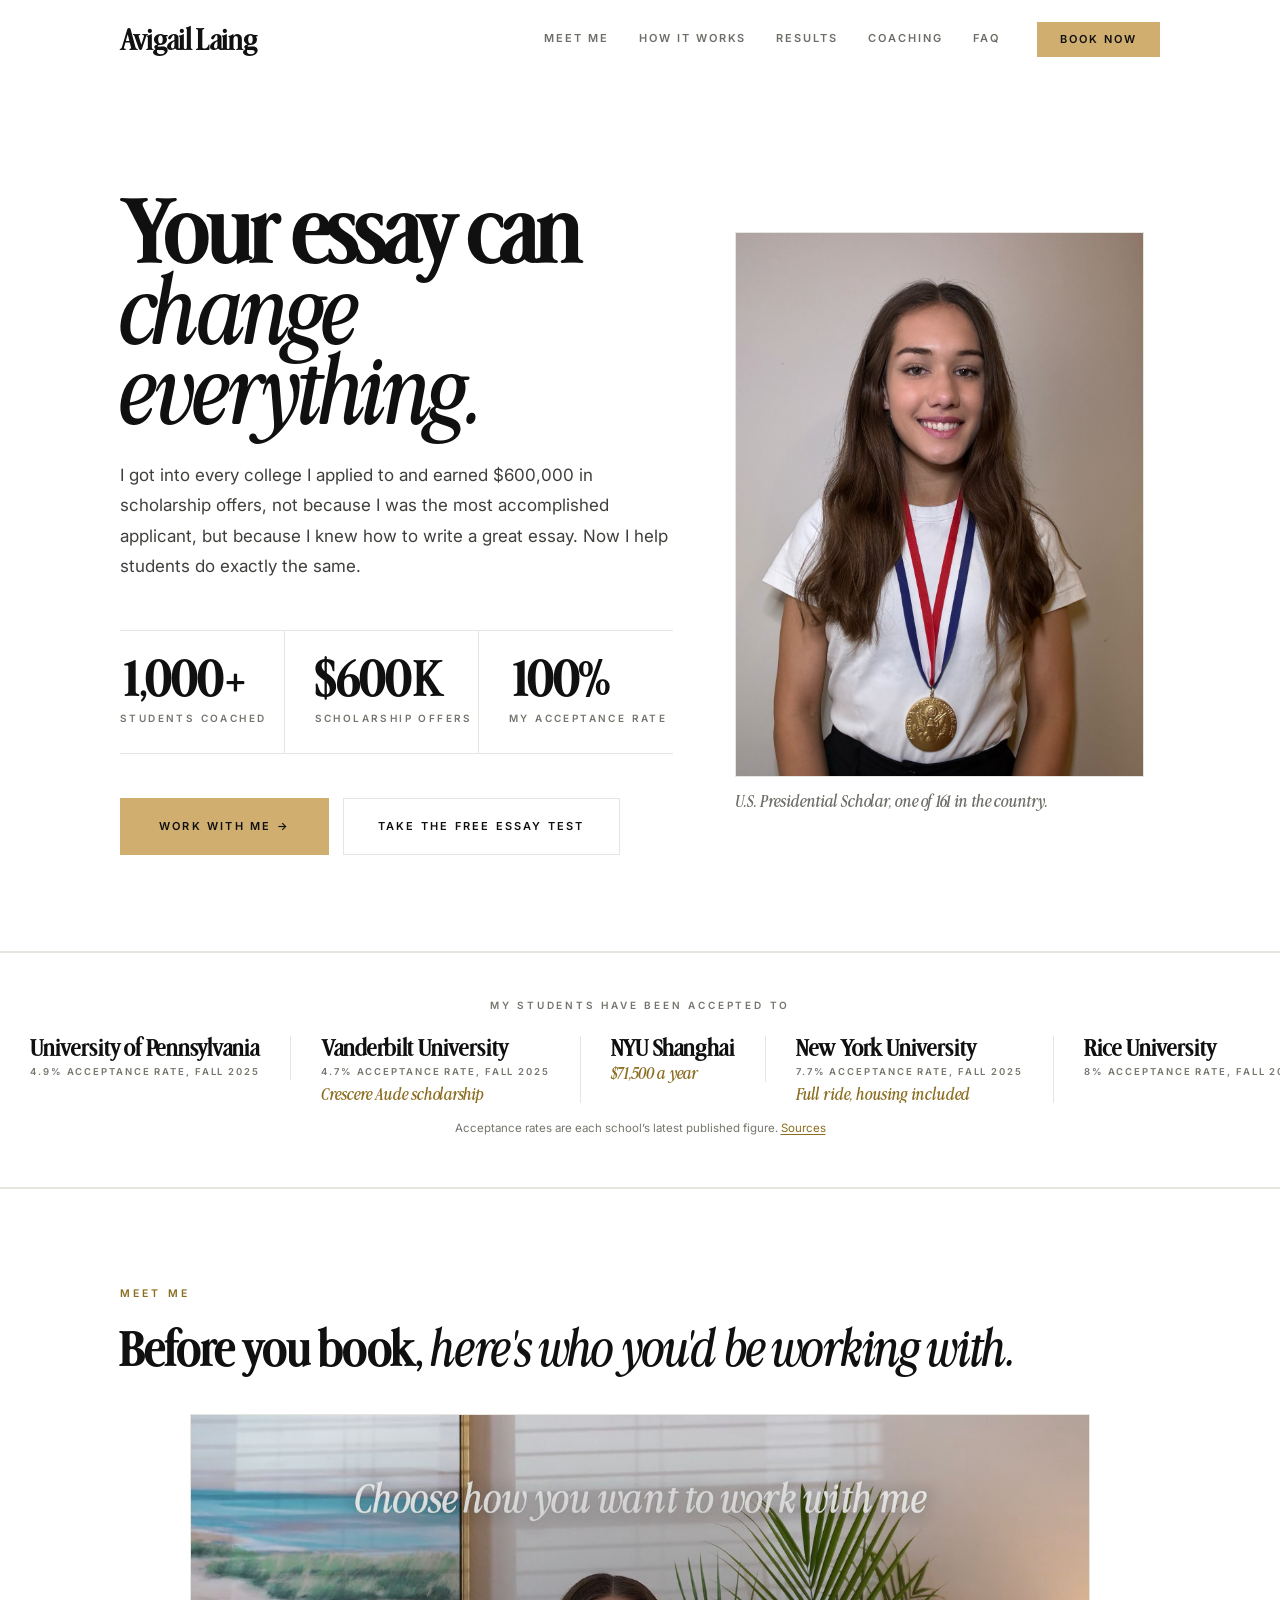
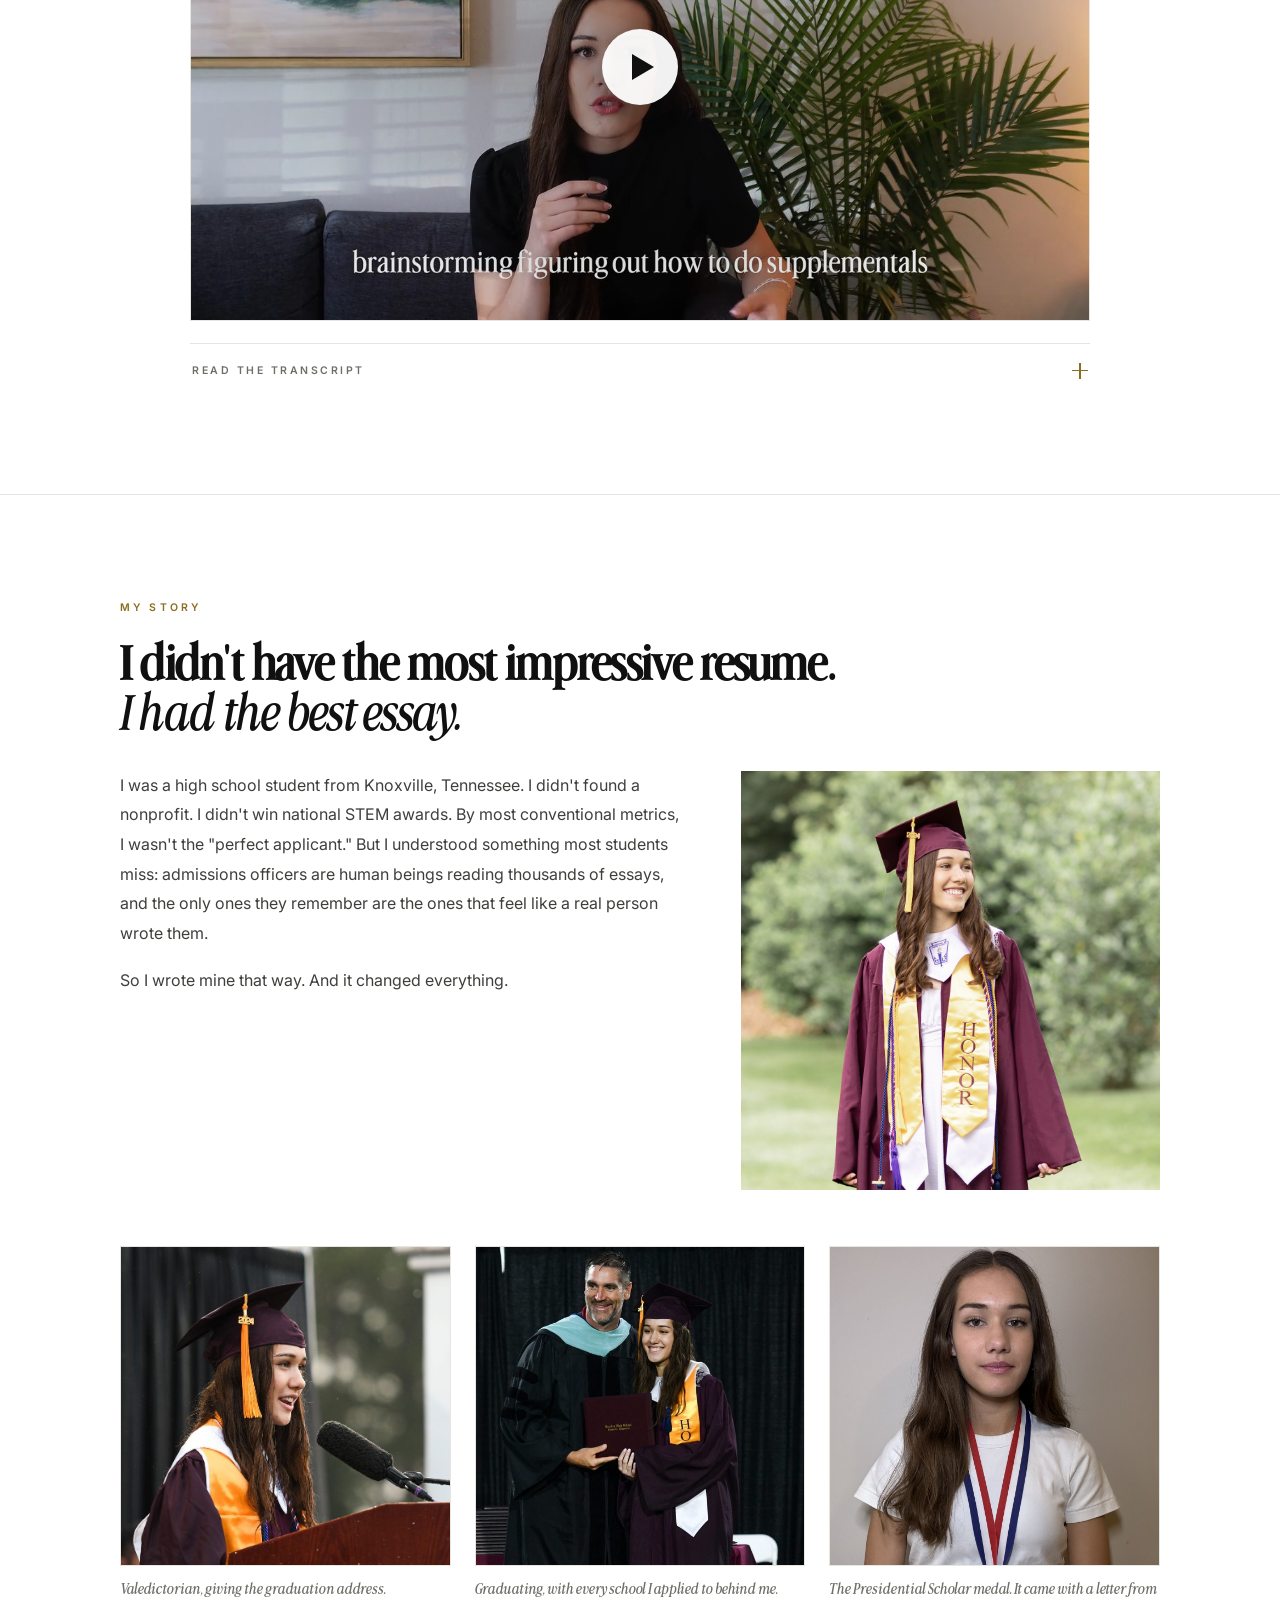
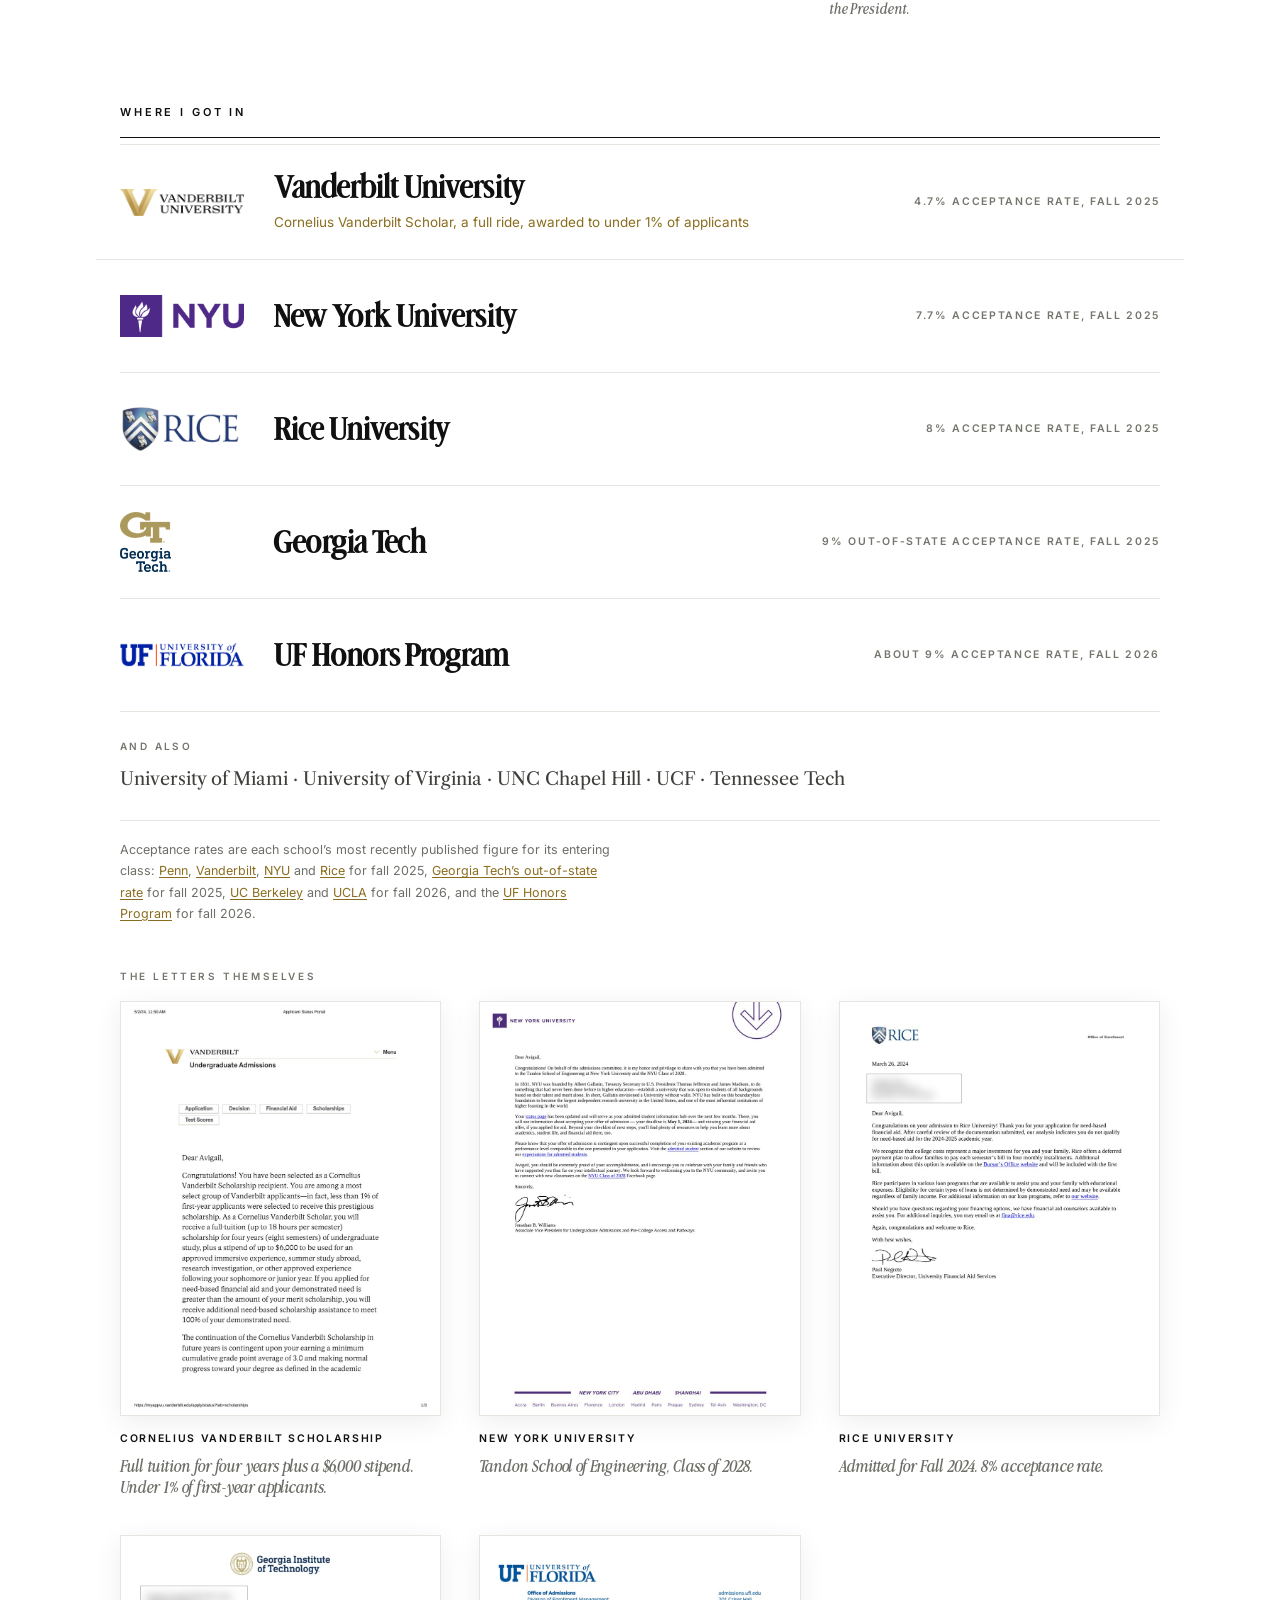
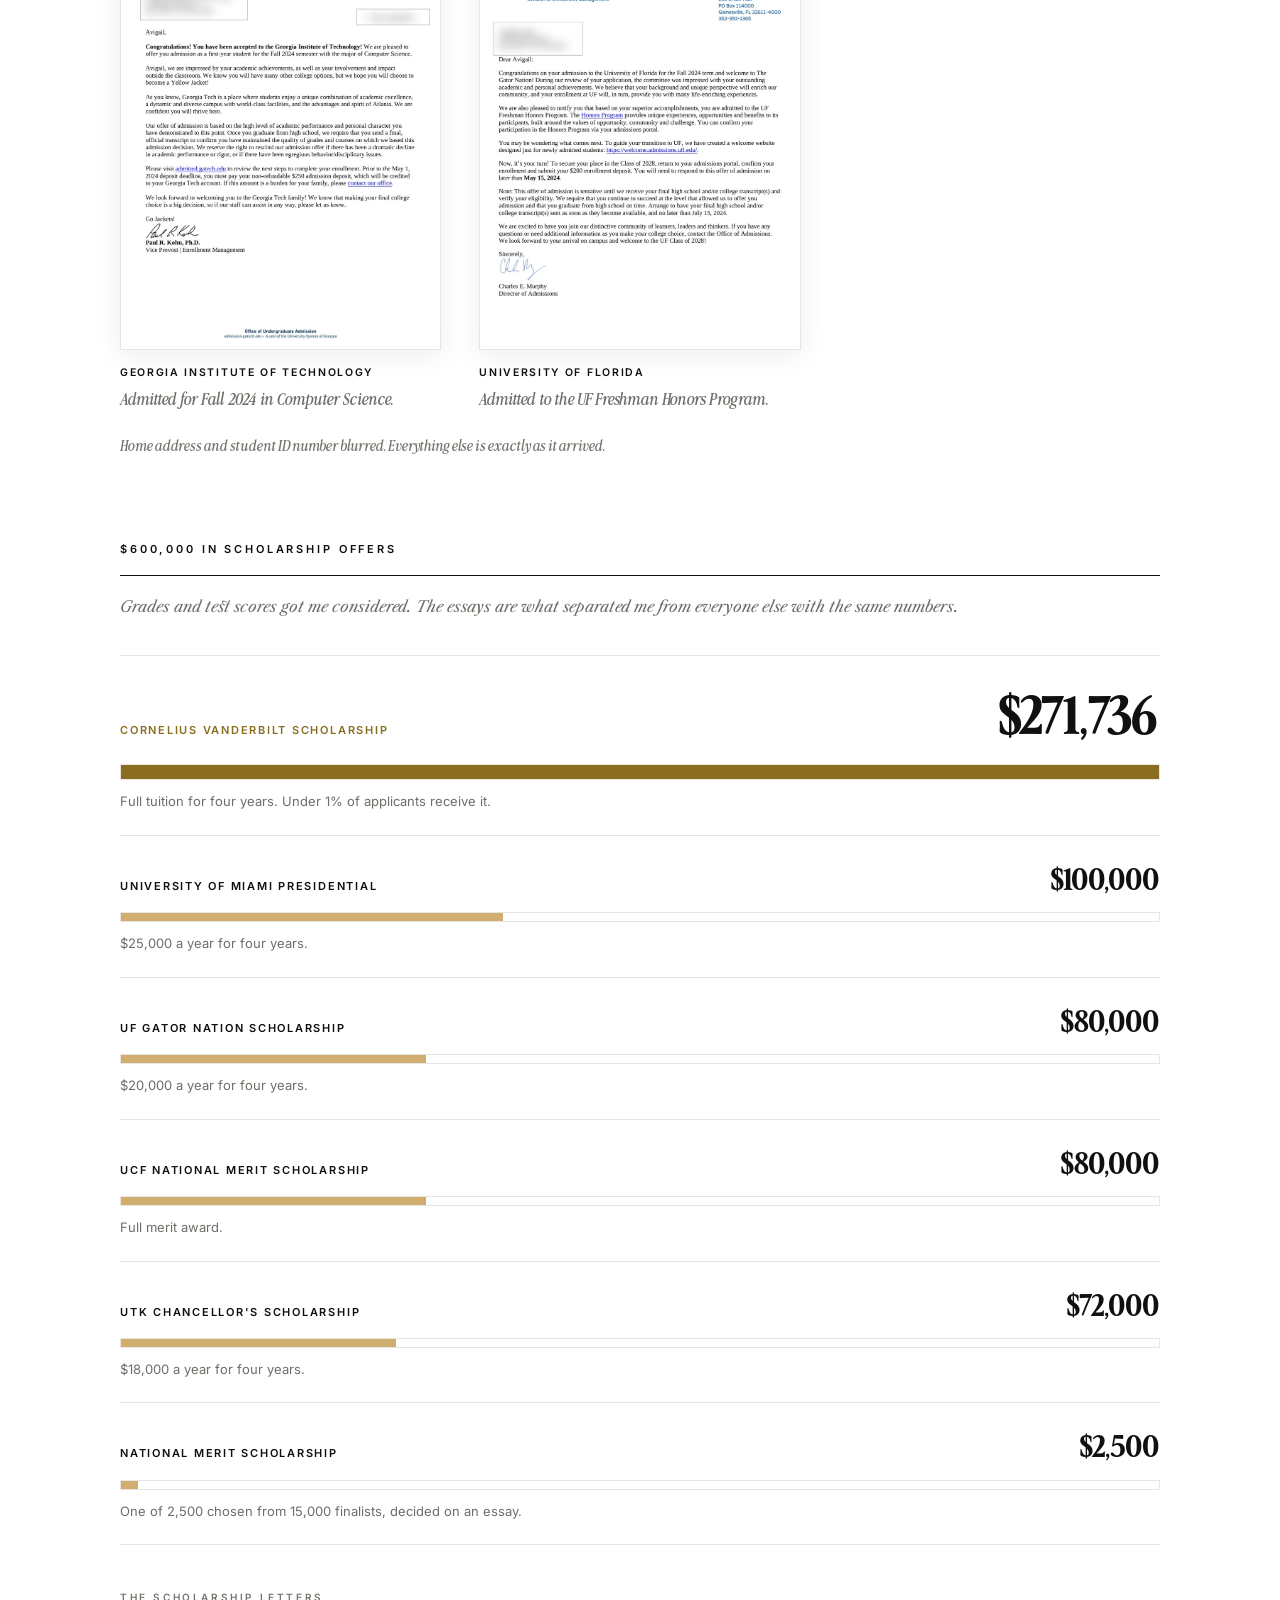
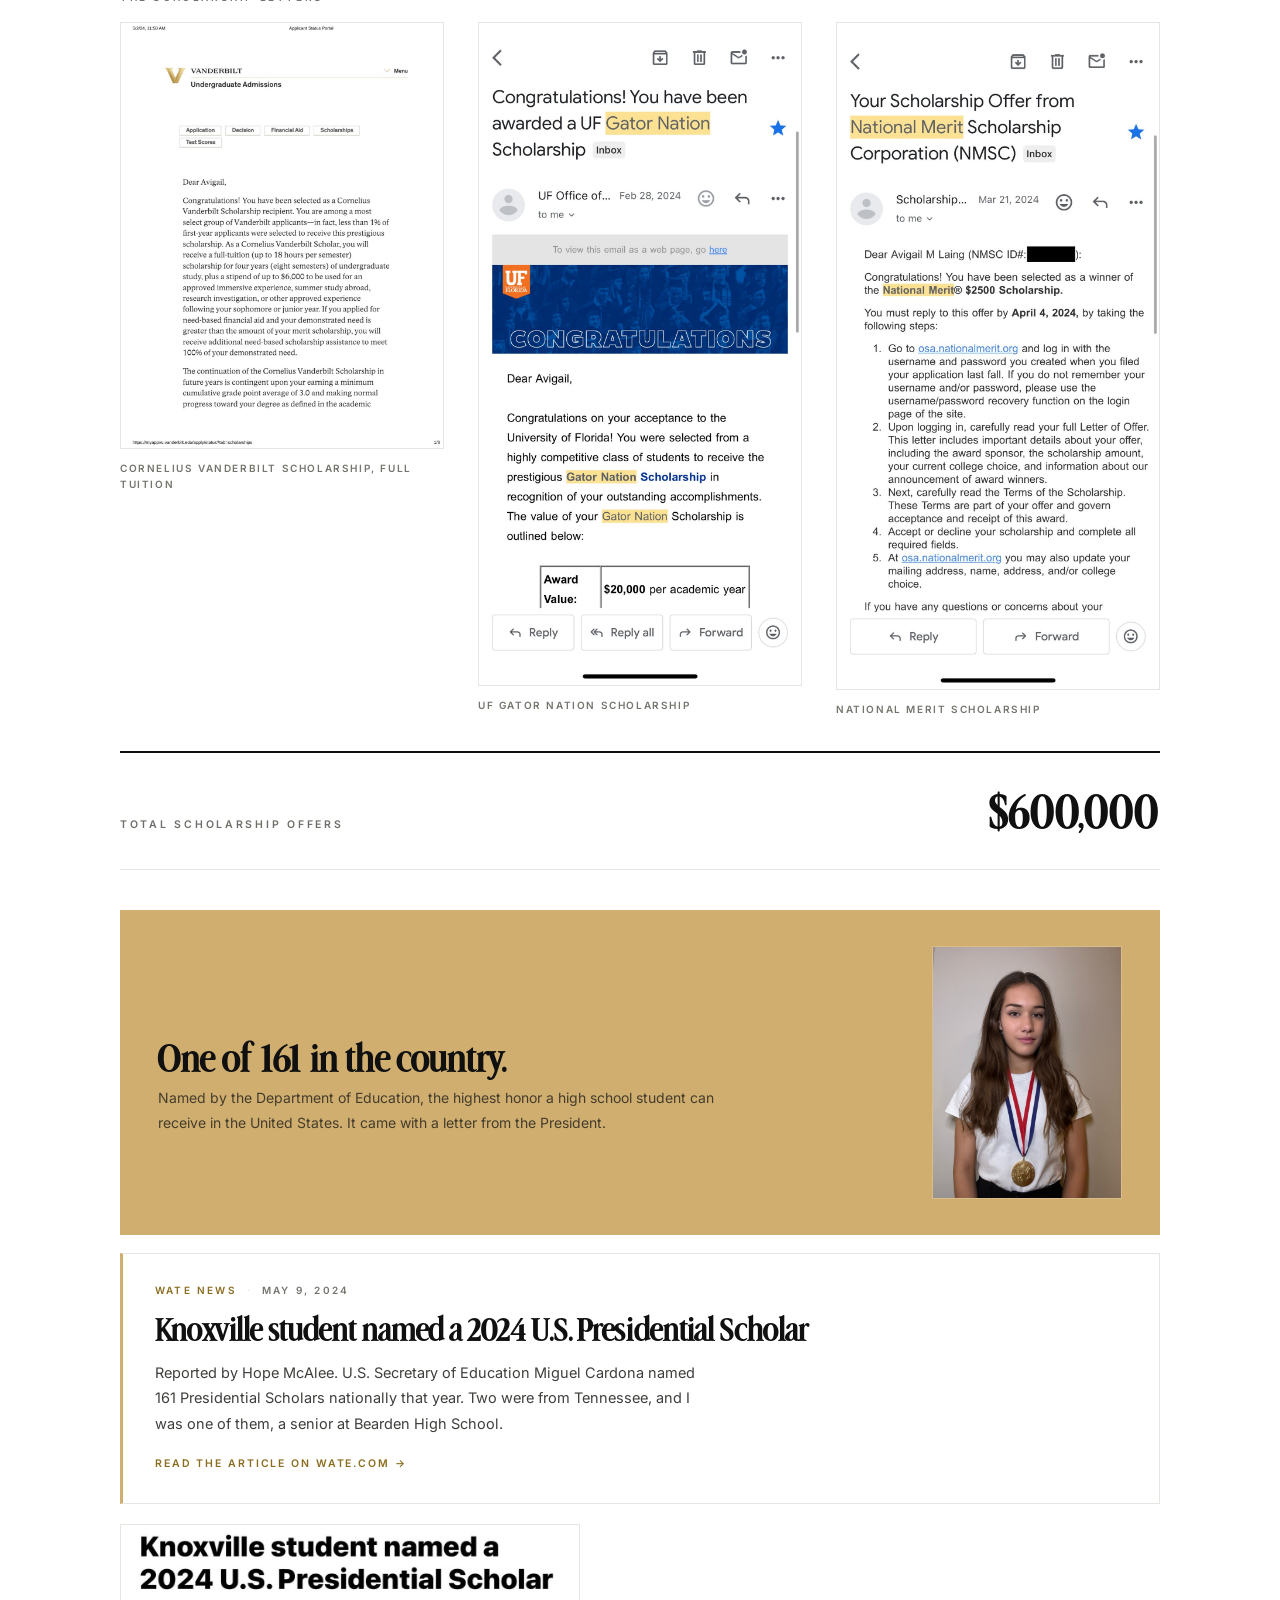
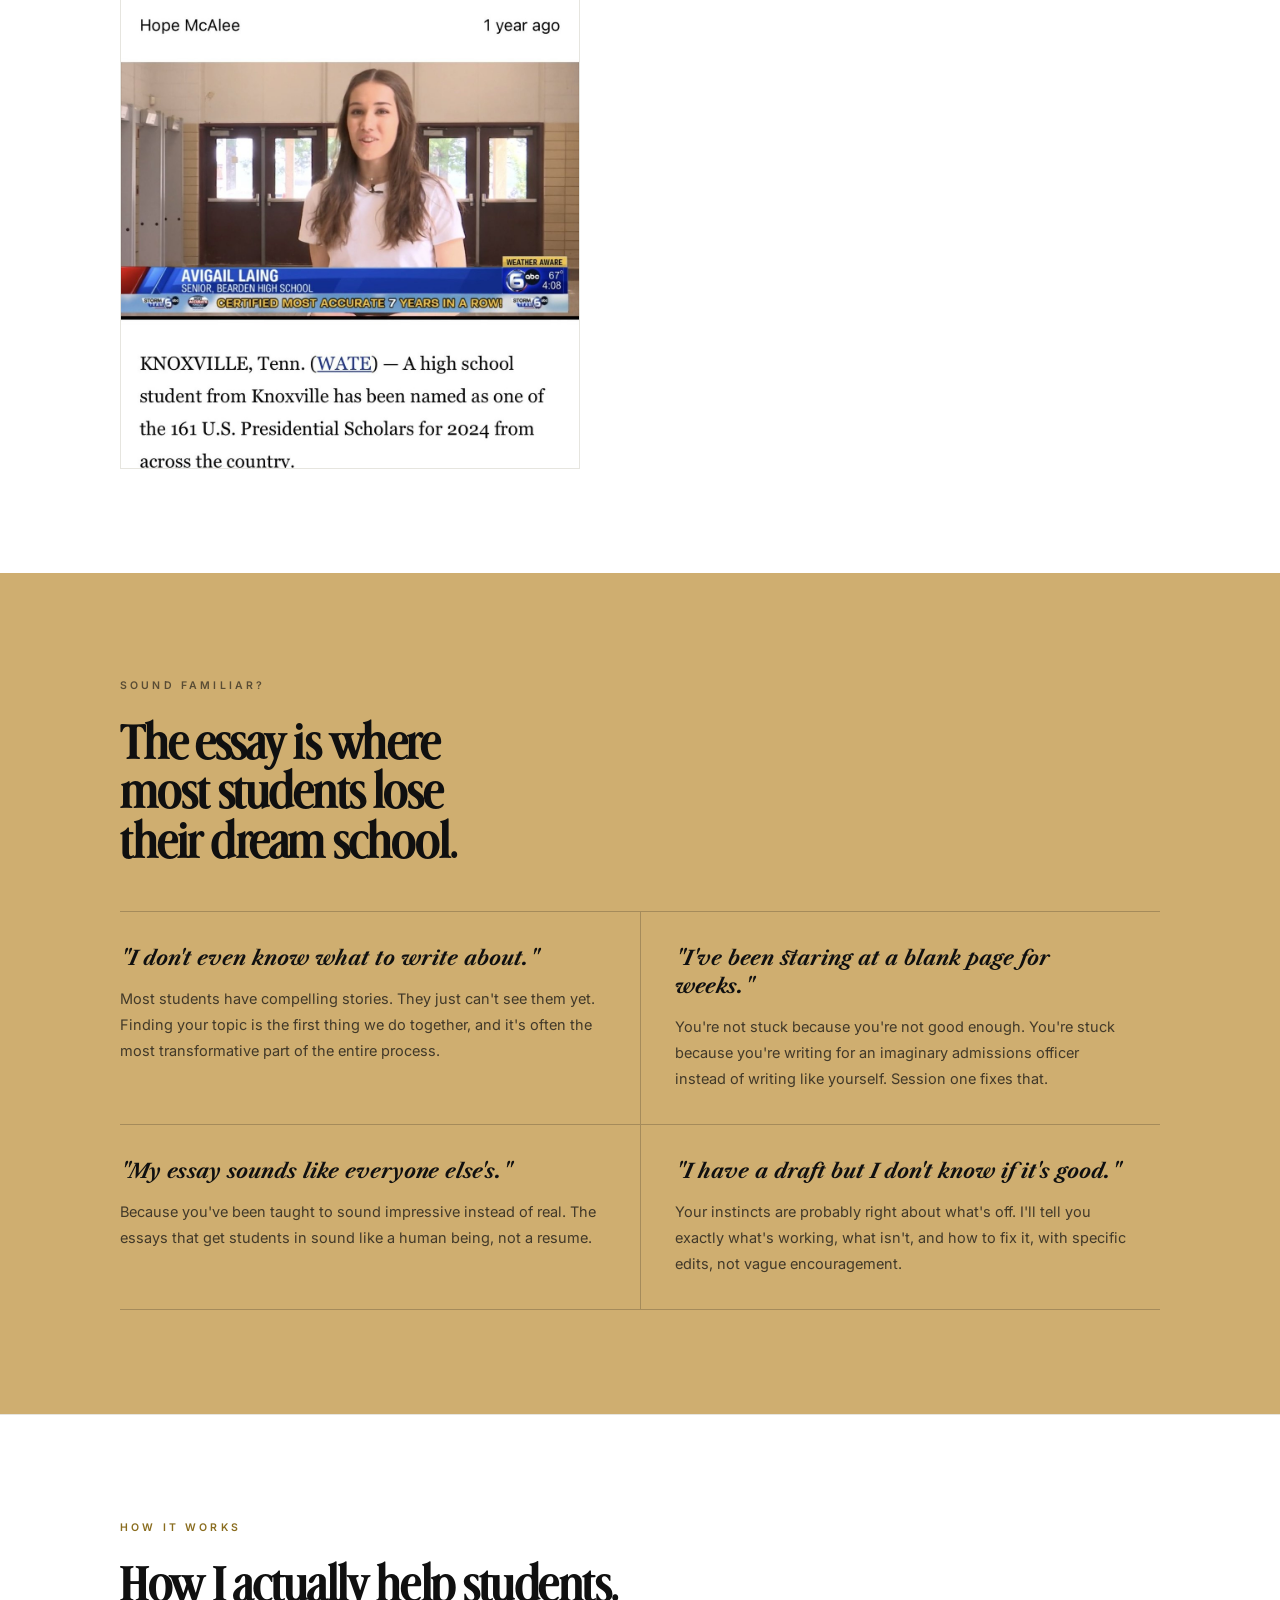
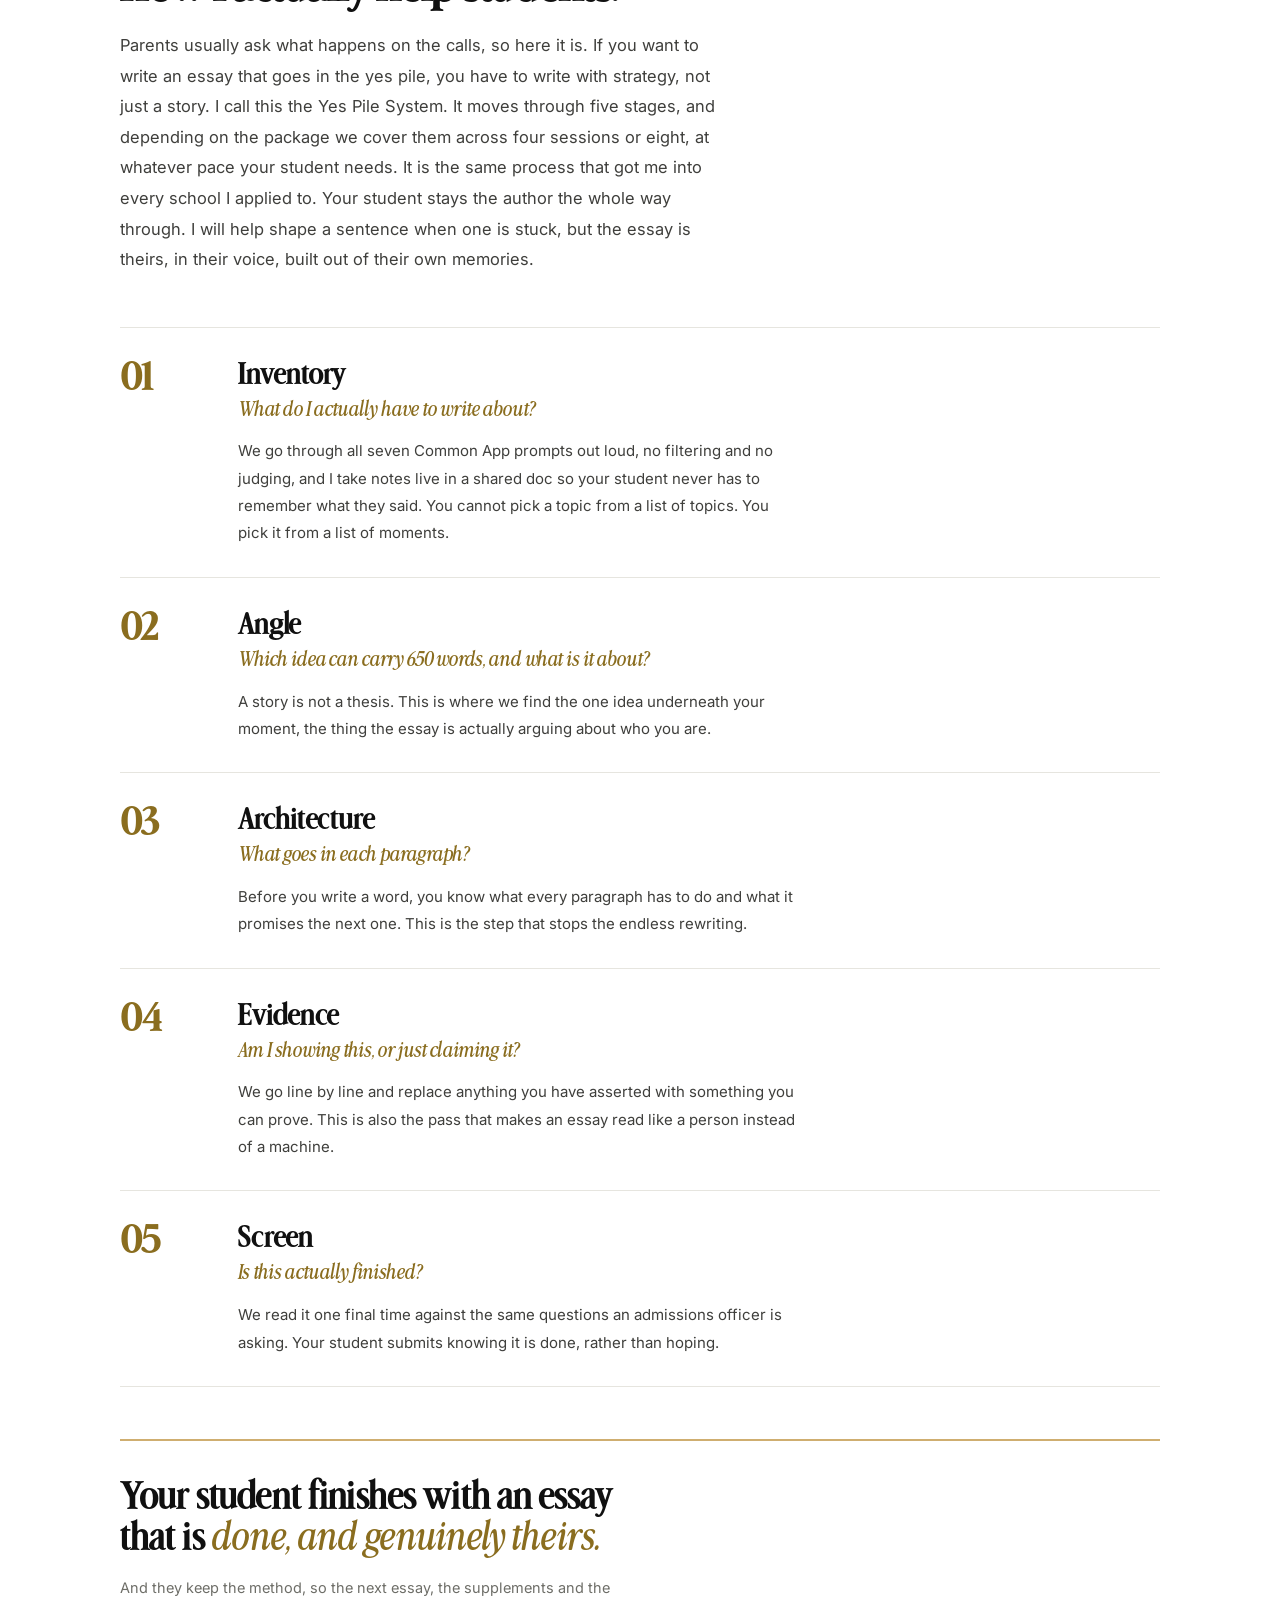
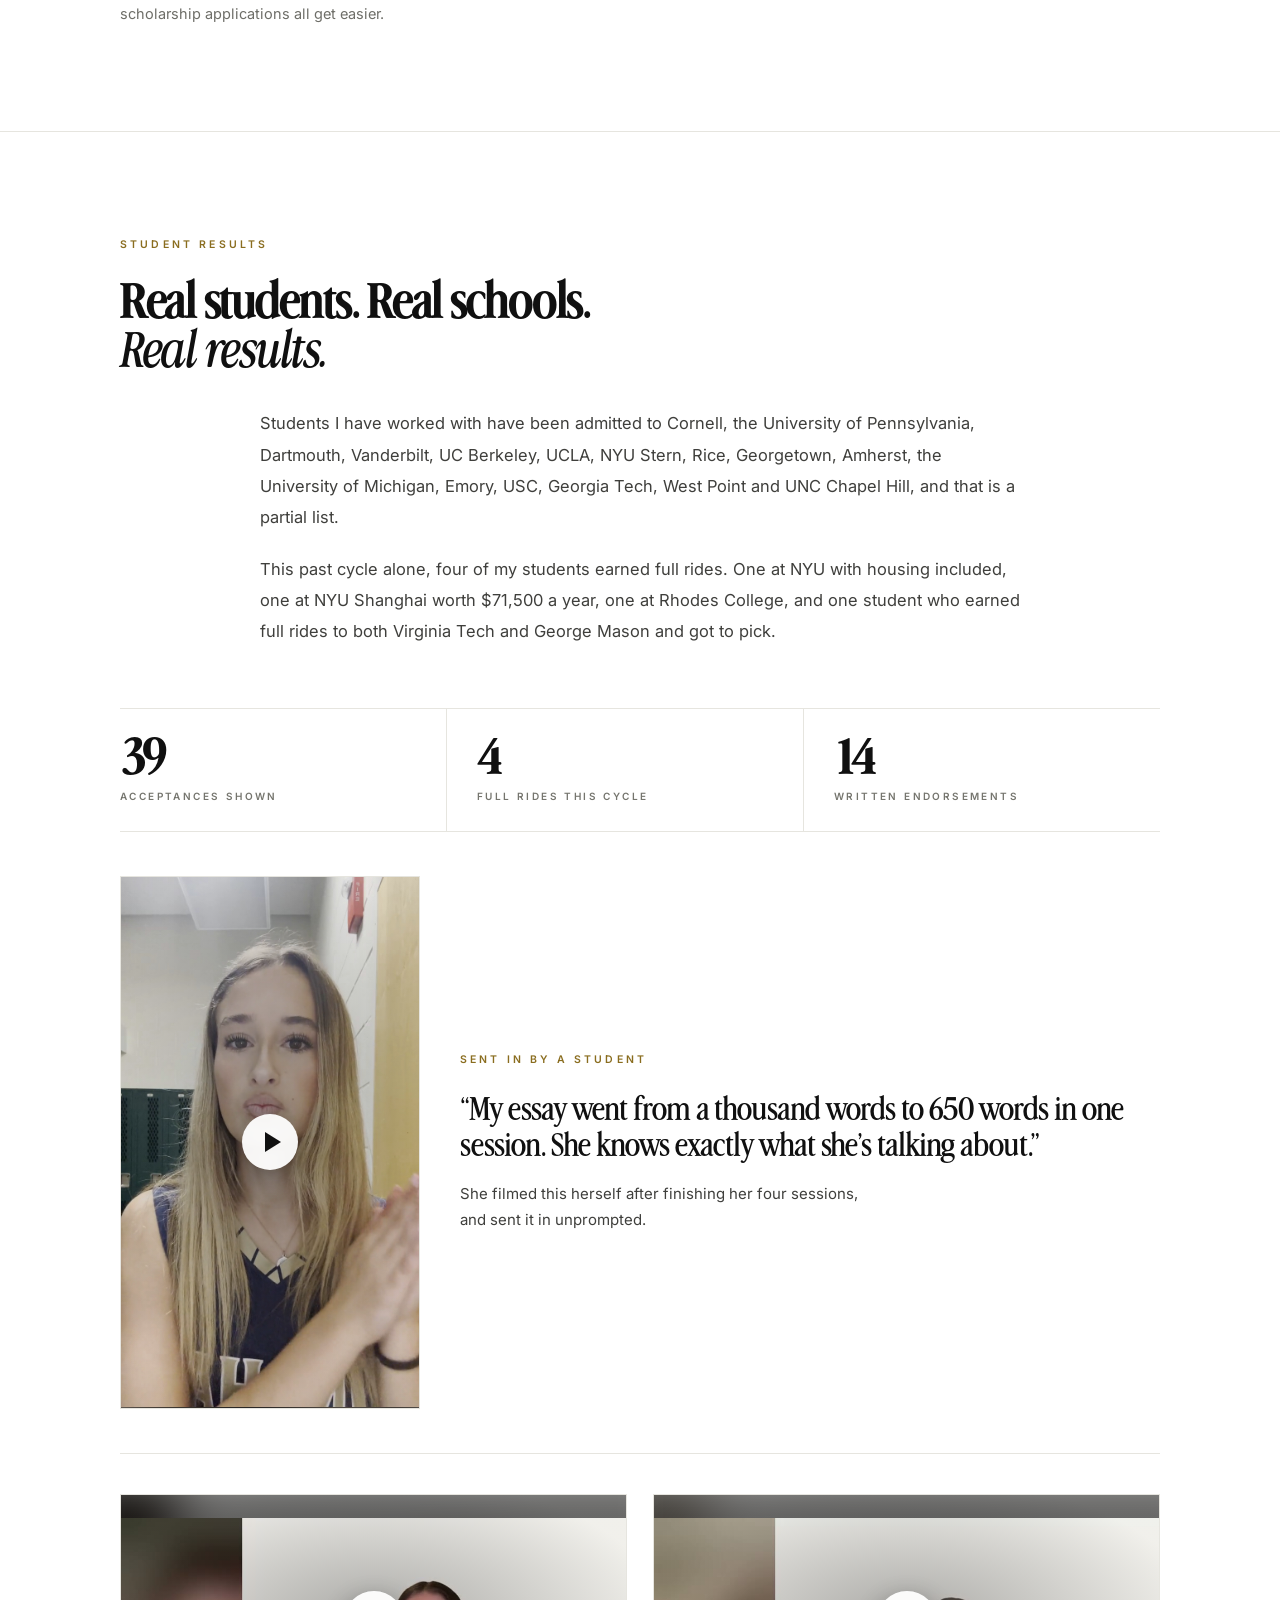
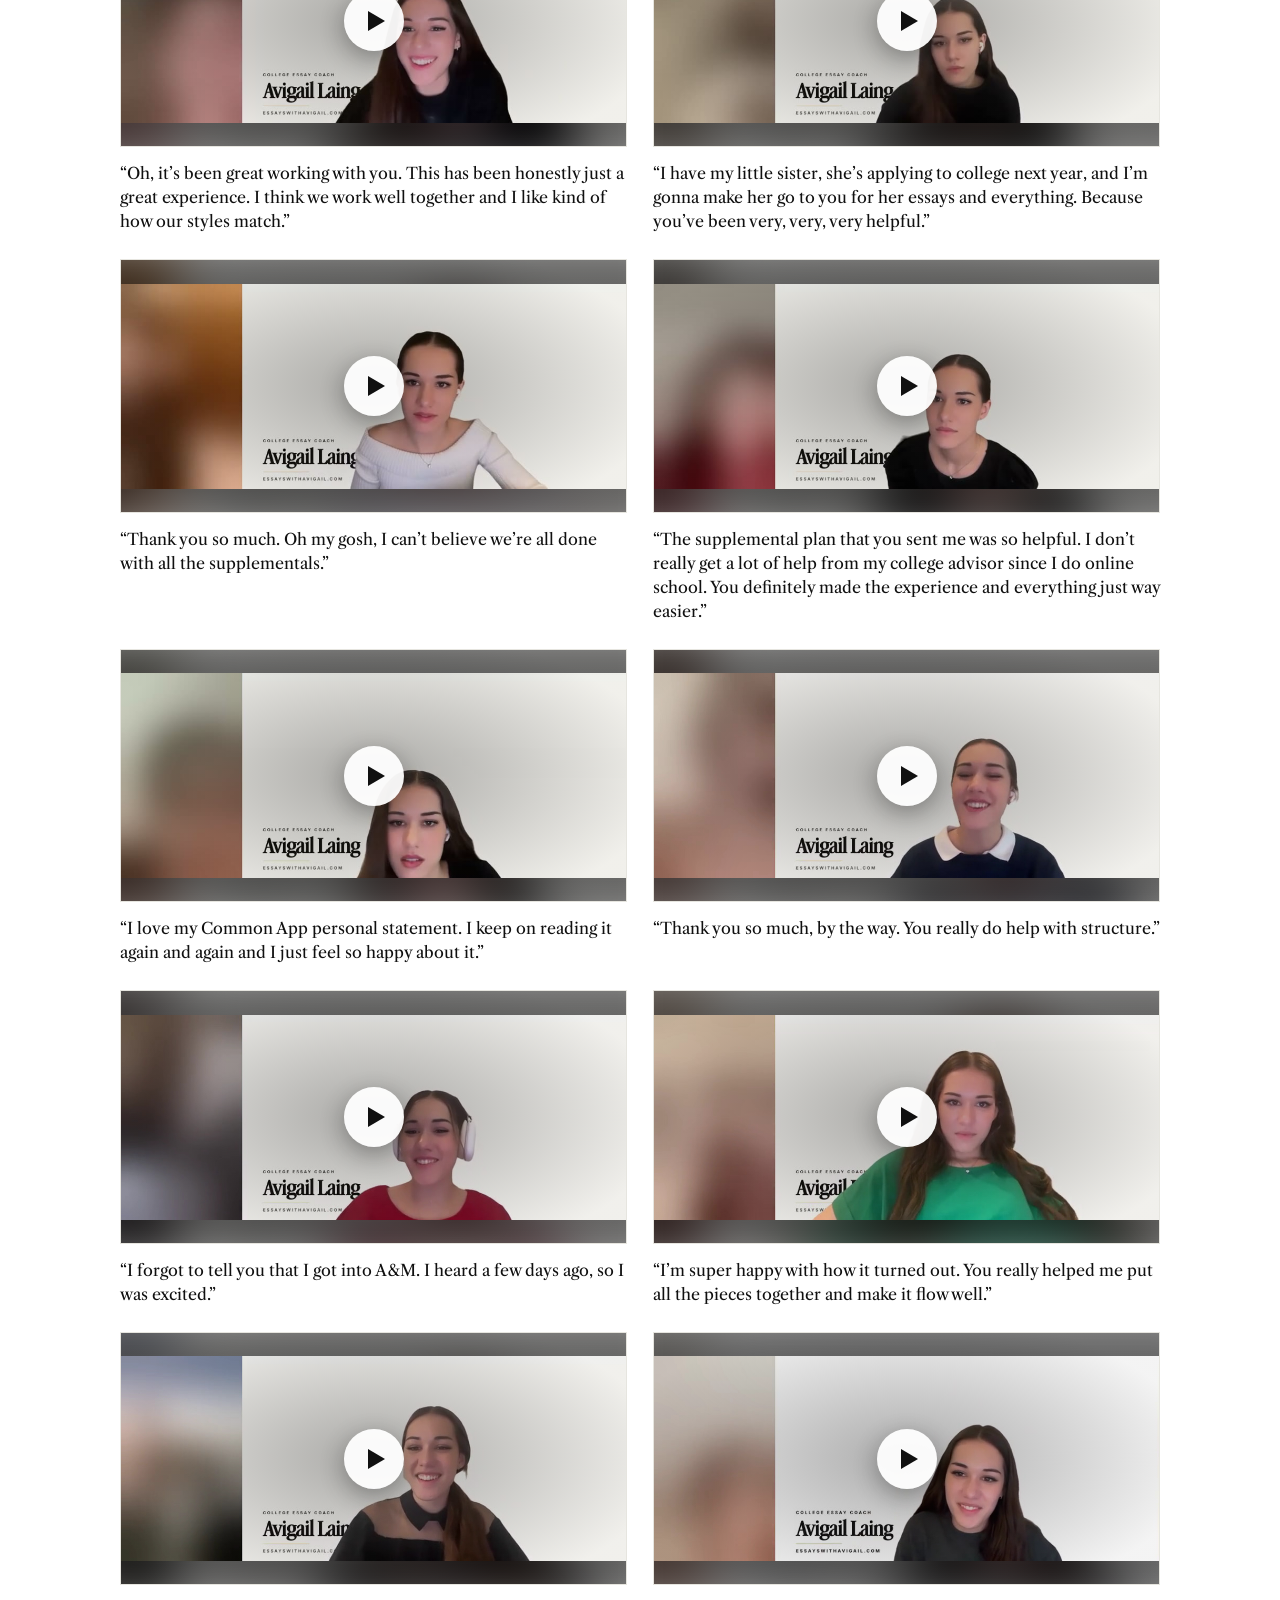
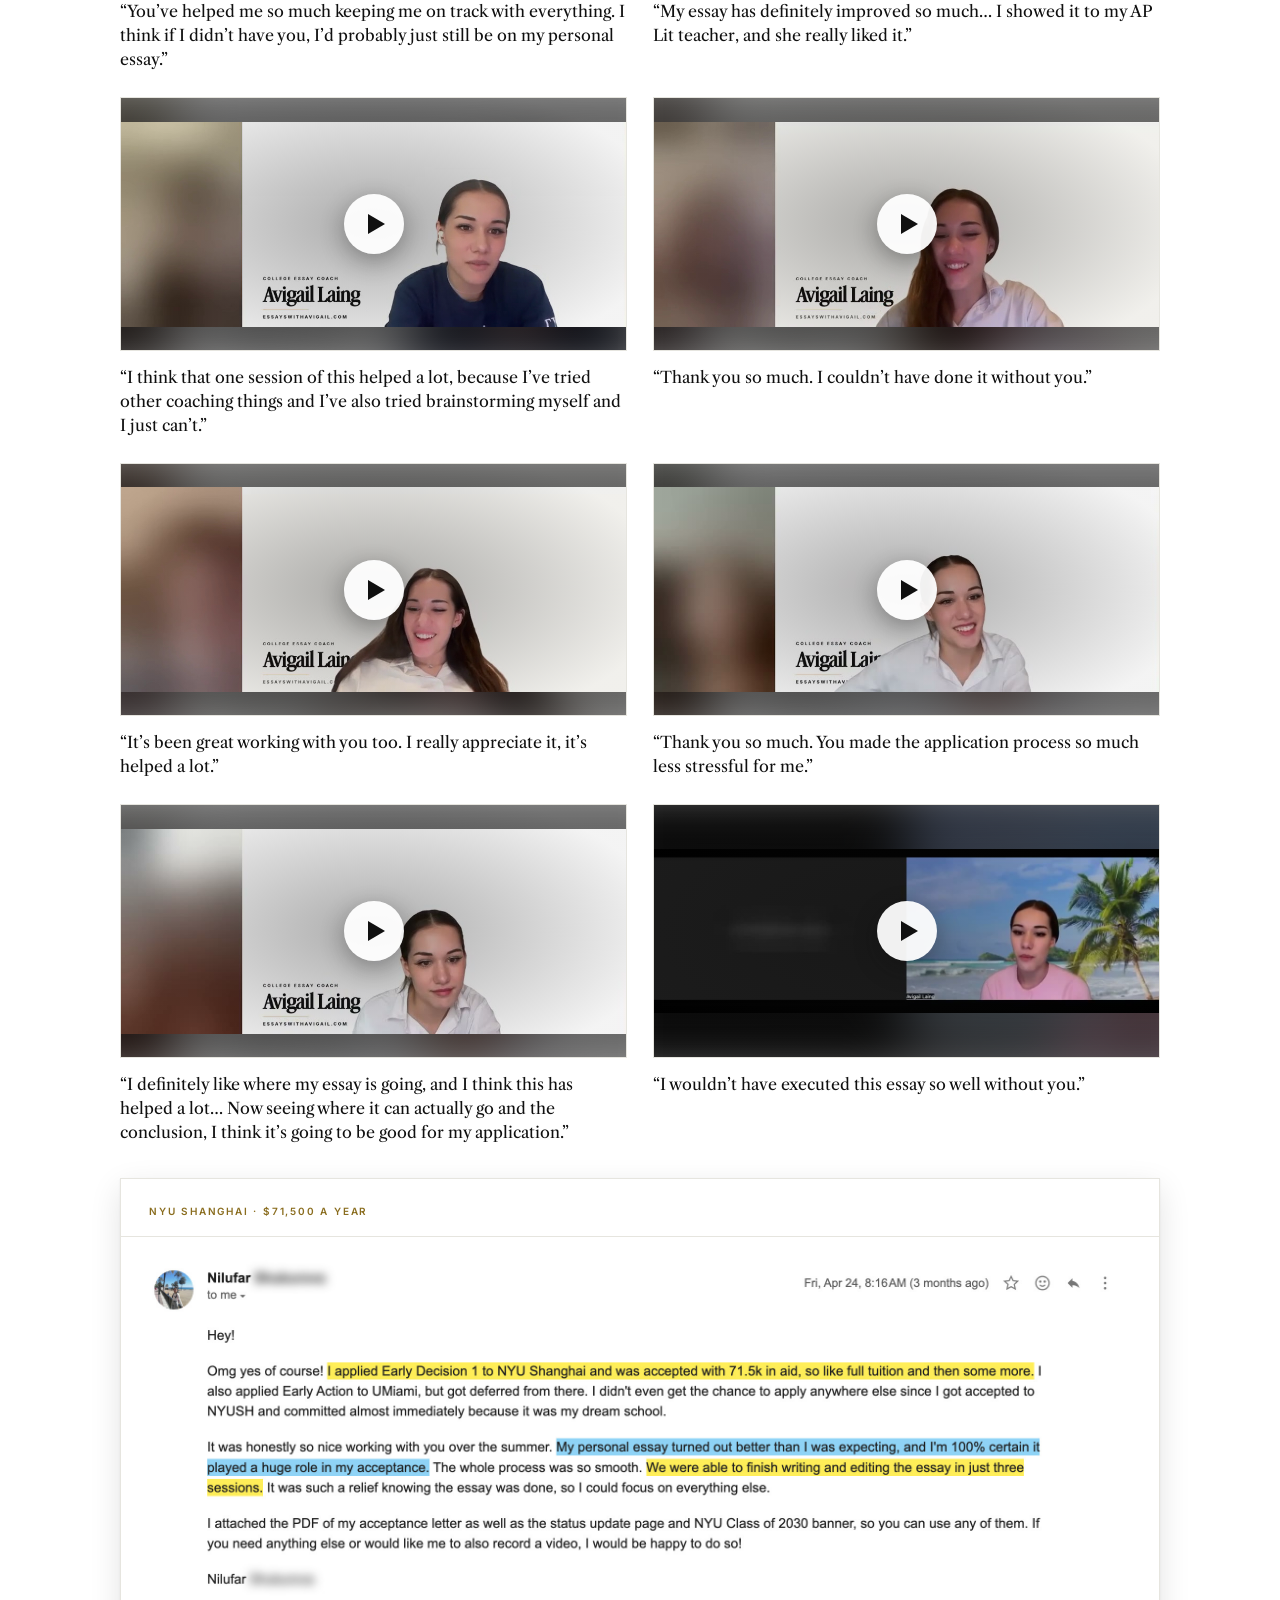
==== commit 4c37e06c: "Add Olympia Thieme testimonial clip to homepage and results Co-Authored-By: Claude Opus 5 <noreply@a" ====
--- a/index.html
+++ b/index.html
@@ -465,6 +465,13 @@
 
     <div class="home-vt">
       <figure class="hvt">
+        <video controls playsinline preload="none" poster="media/testimonials/testimonial-23-poster.jpg" aria-label="A student on what working together was like, at her last session">
+          <source src="media/testimonials/testimonial-23.mp4" type="video/mp4"/>
+          <track kind="captions" srclang="en" label="English" src="media/captions/testimonial-23.vtt" default/>
+        </video>
+        <figcaption>&ldquo;Oh, it&rsquo;s been great working with you. This has been honestly just a great experience. I think we work well together and I like kind of how our styles match.&rdquo;</figcaption>
+      </figure>
+      <figure class="hvt">
         <video controls playsinline preload="none" poster="media/testimonials/testimonial-22-poster.jpg" aria-label="A student sending her younger sister to Avigail after her last call">
           <source src="media/testimonials/testimonial-22.mp4" type="video/mp4"/>
           <track kind="captions" srclang="en" label="English" src="media/captions/testimonial-22.vtt" default/>
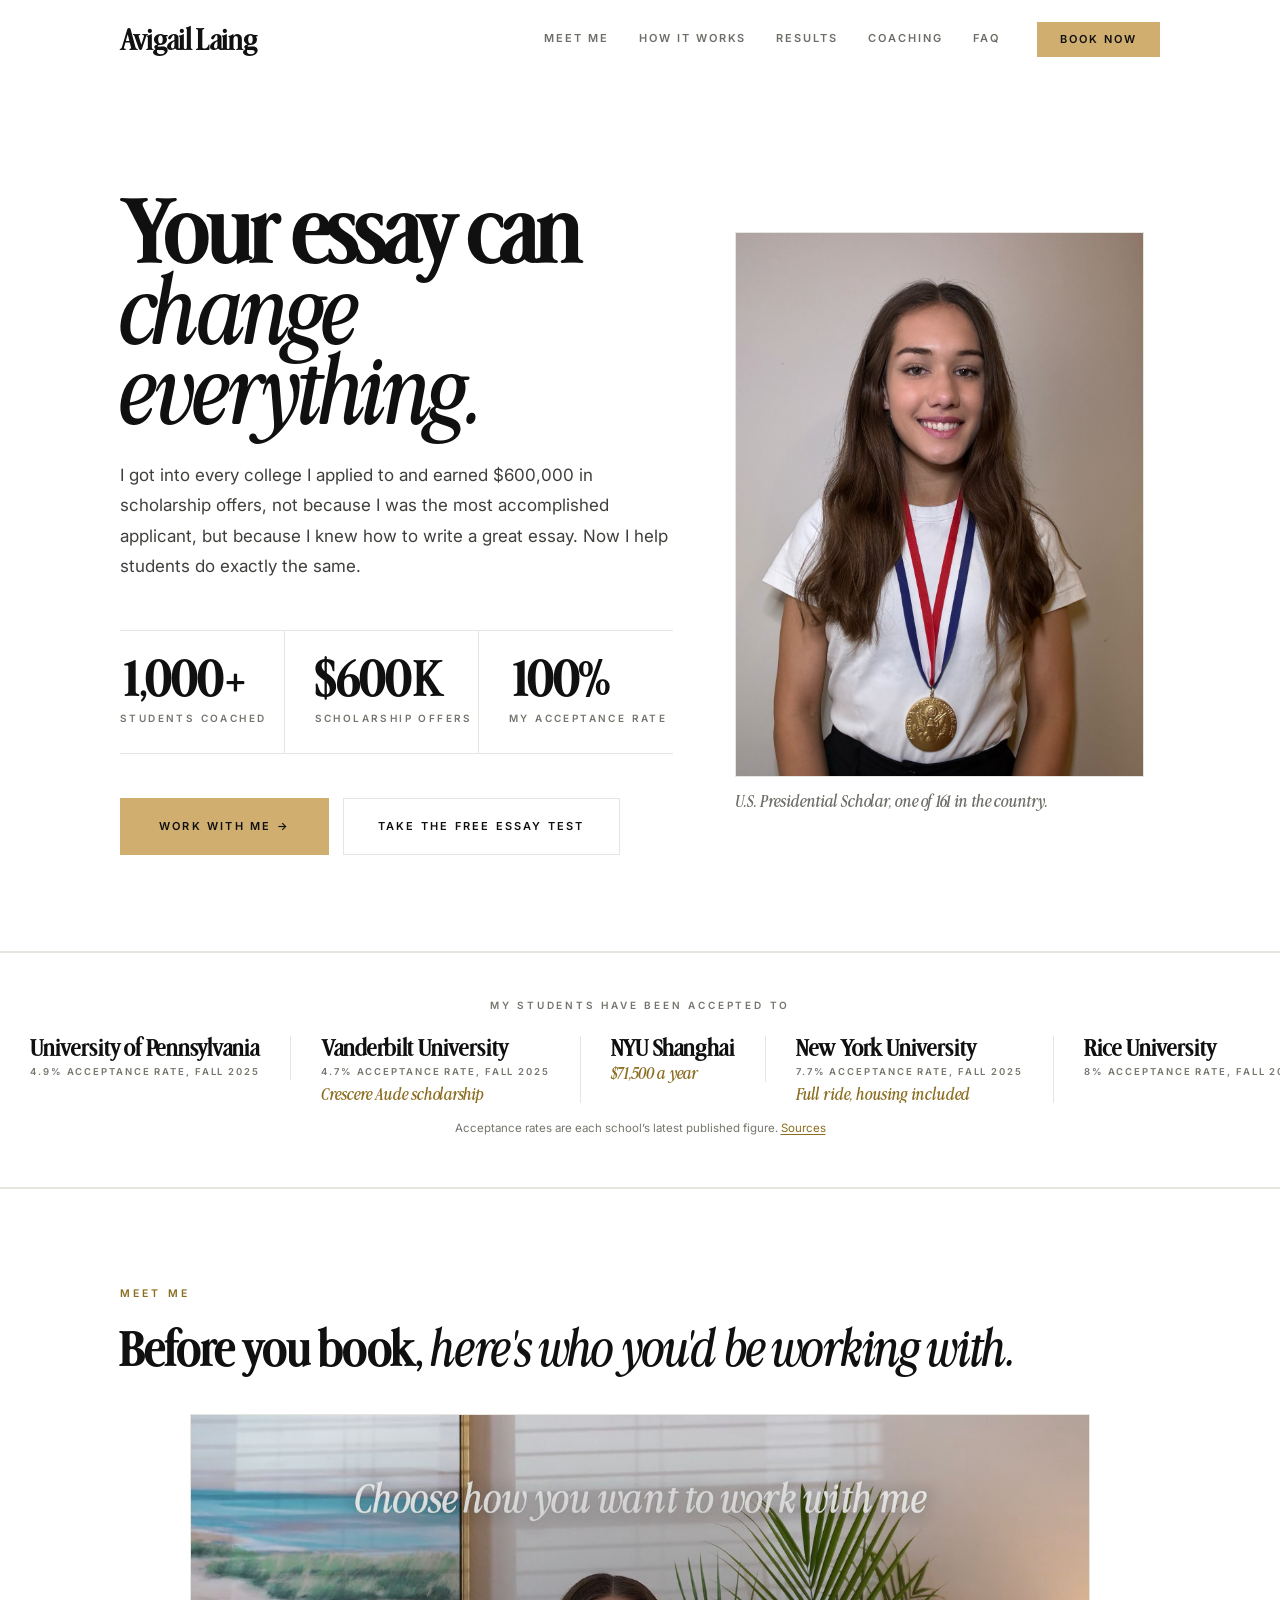
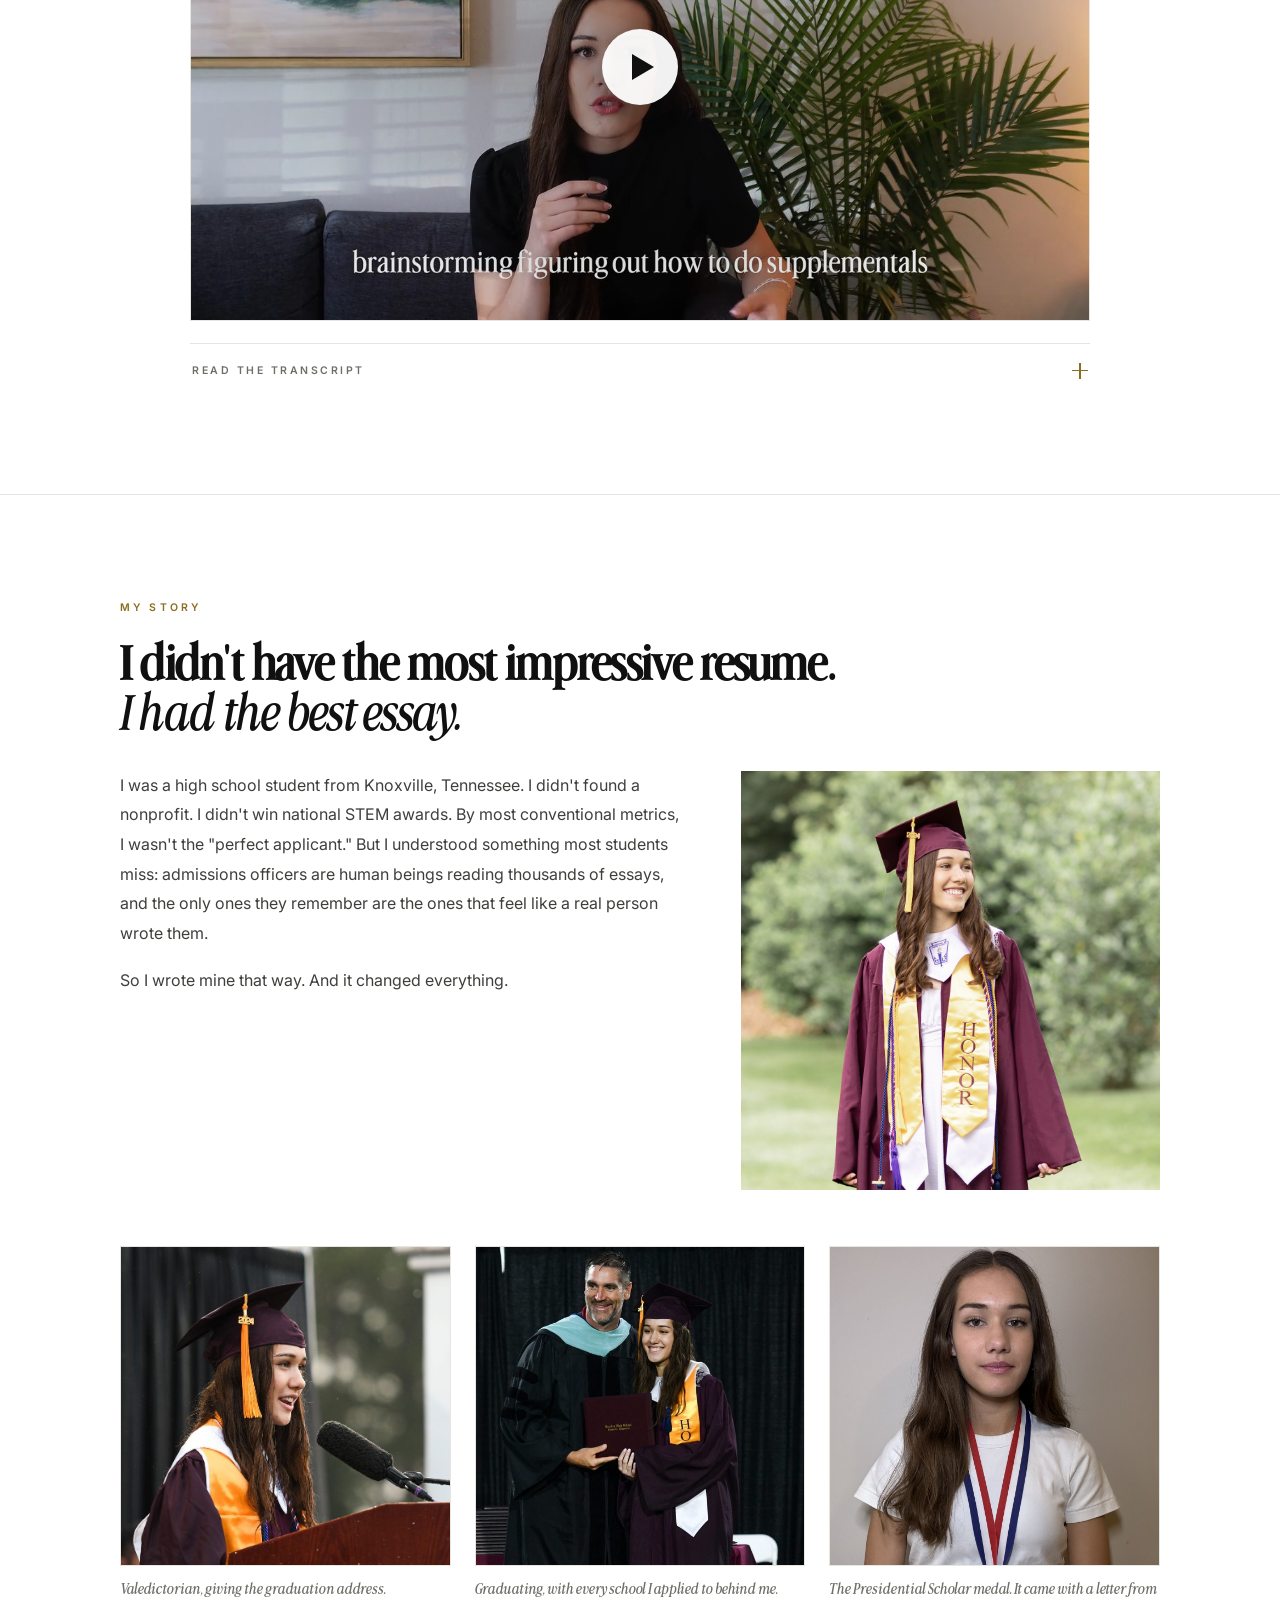
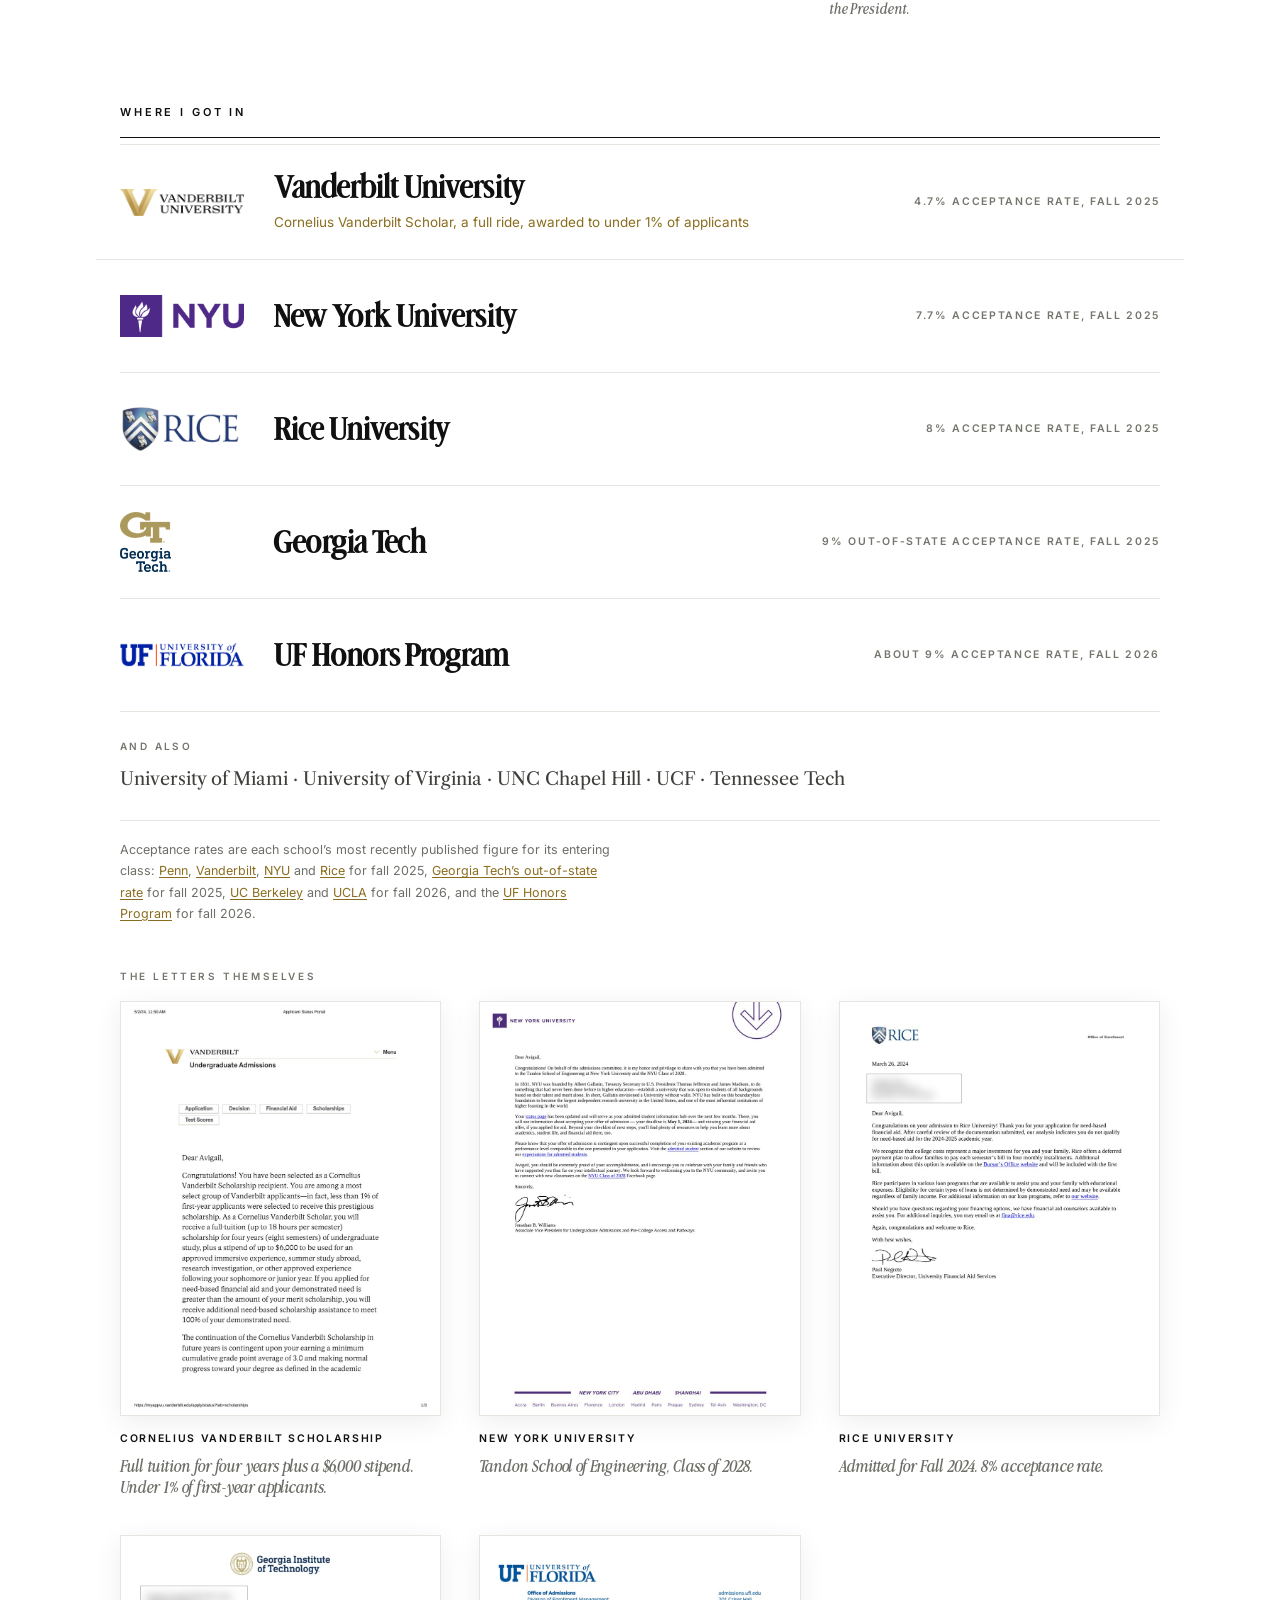
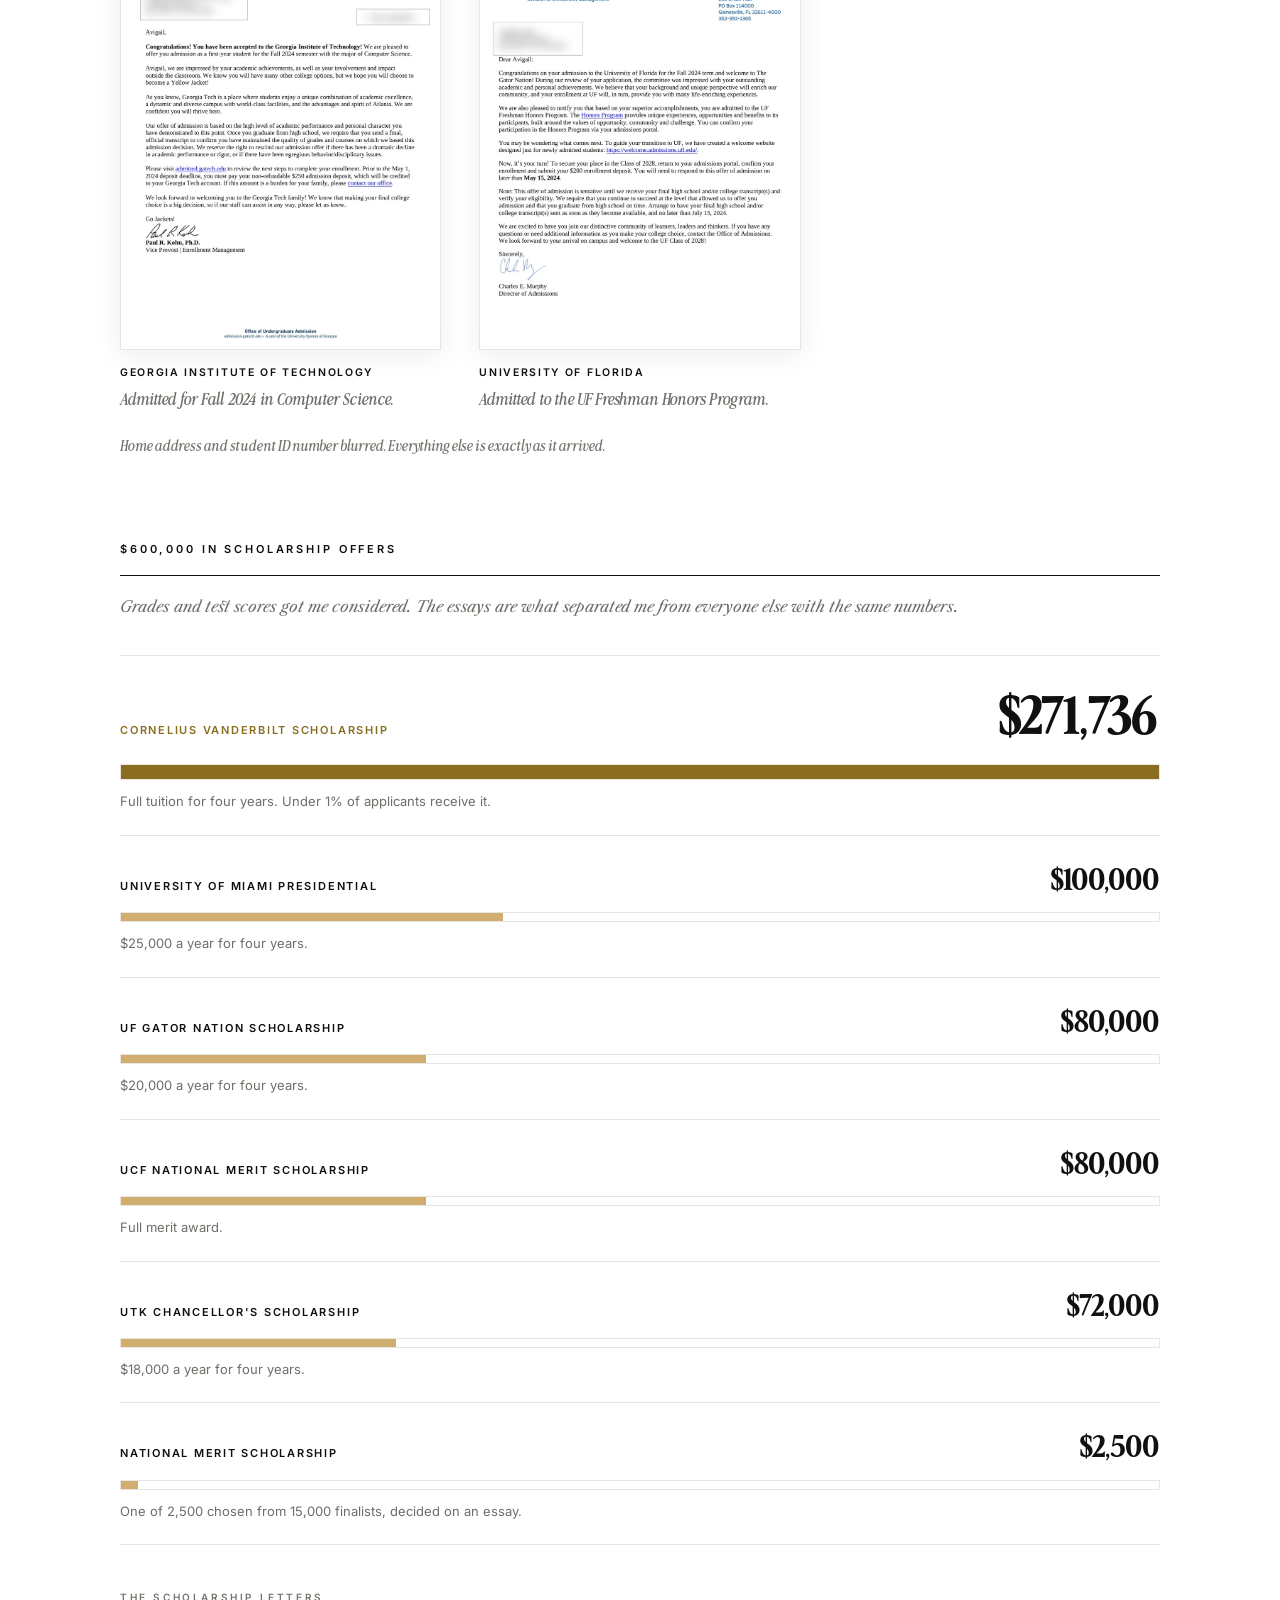
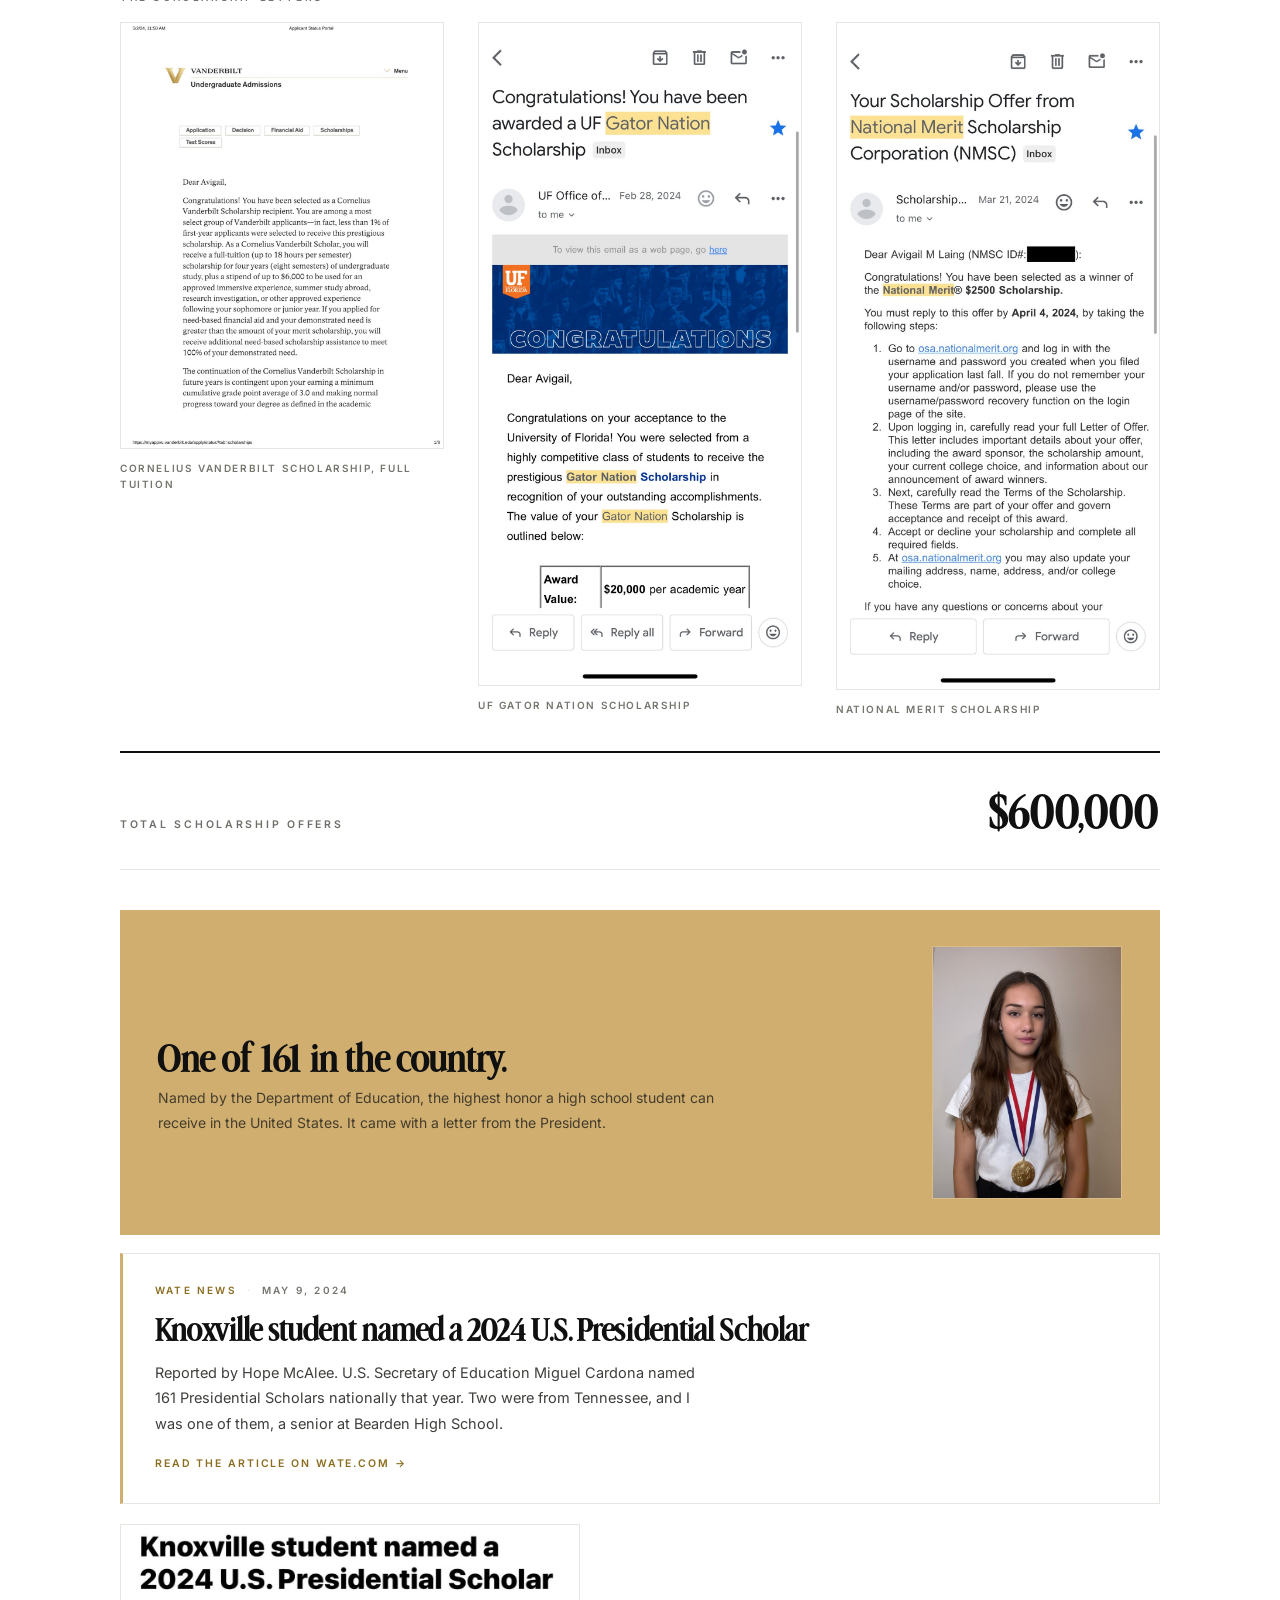
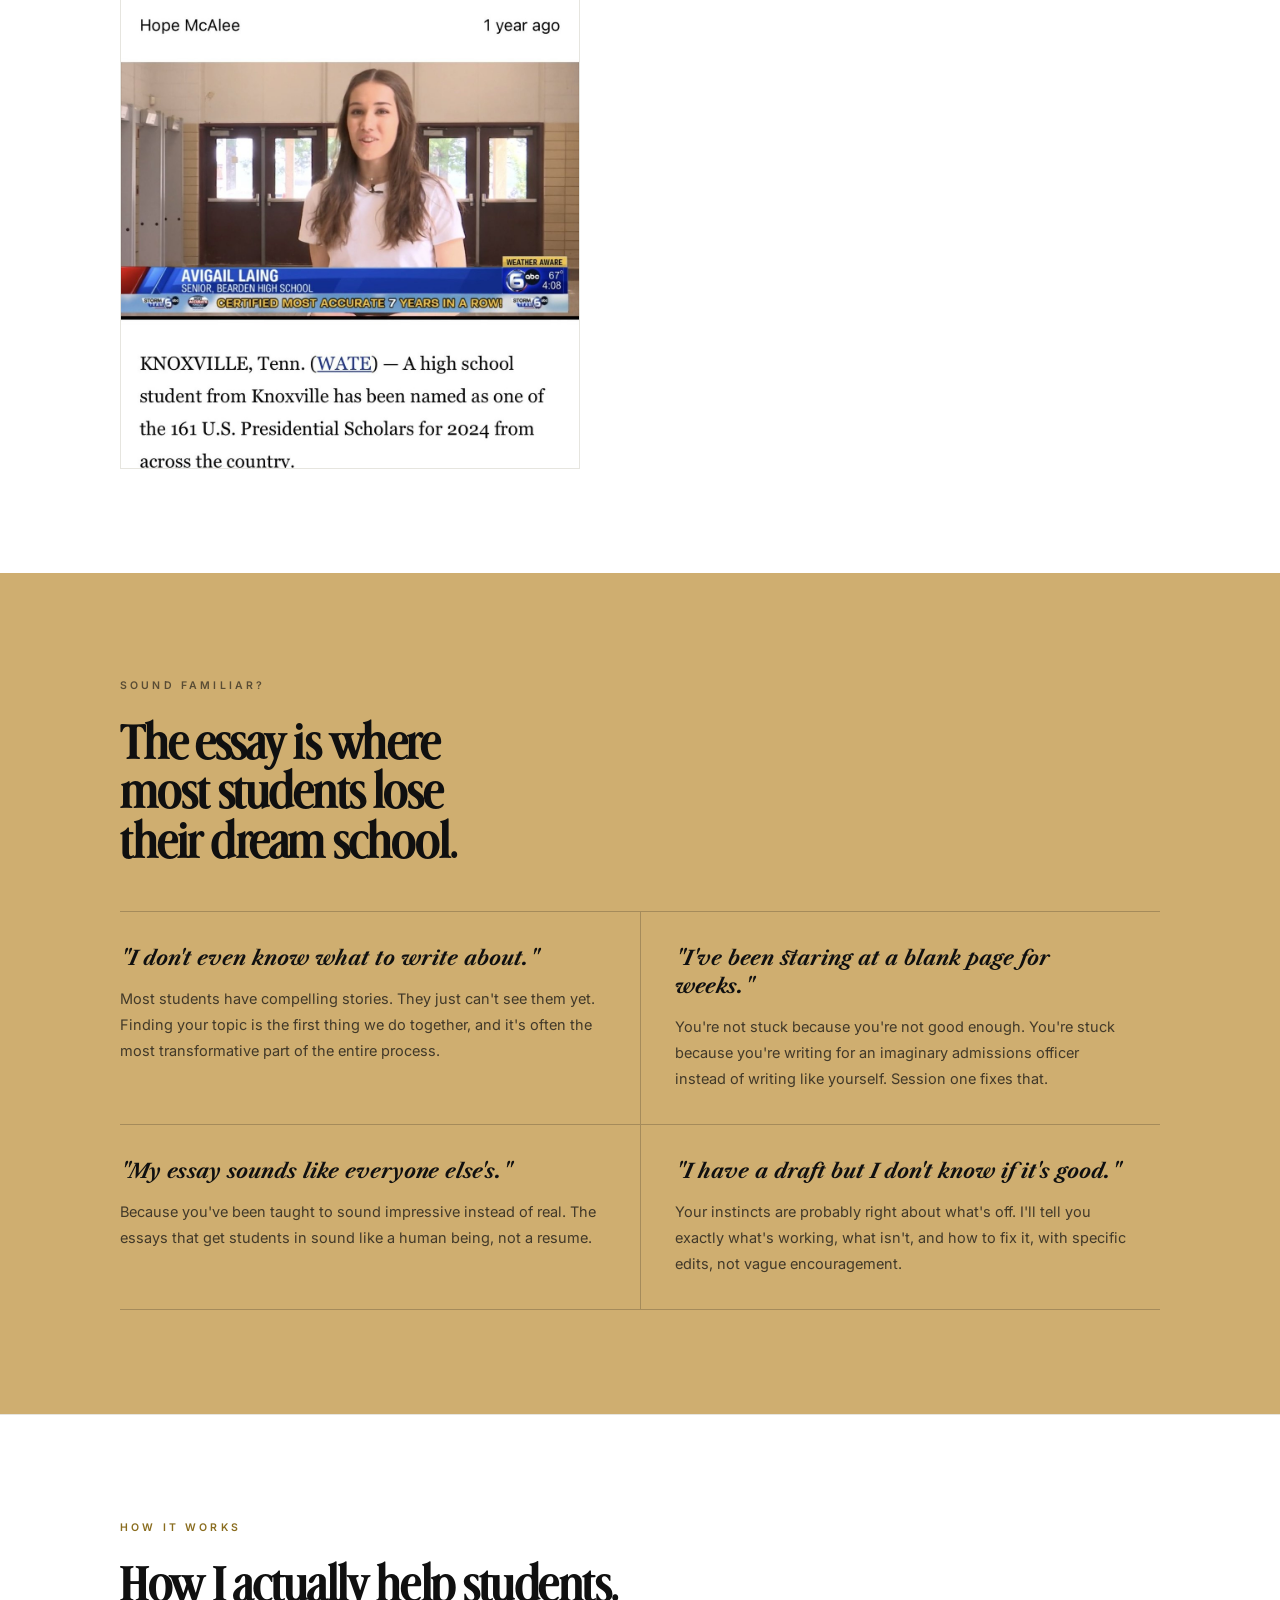
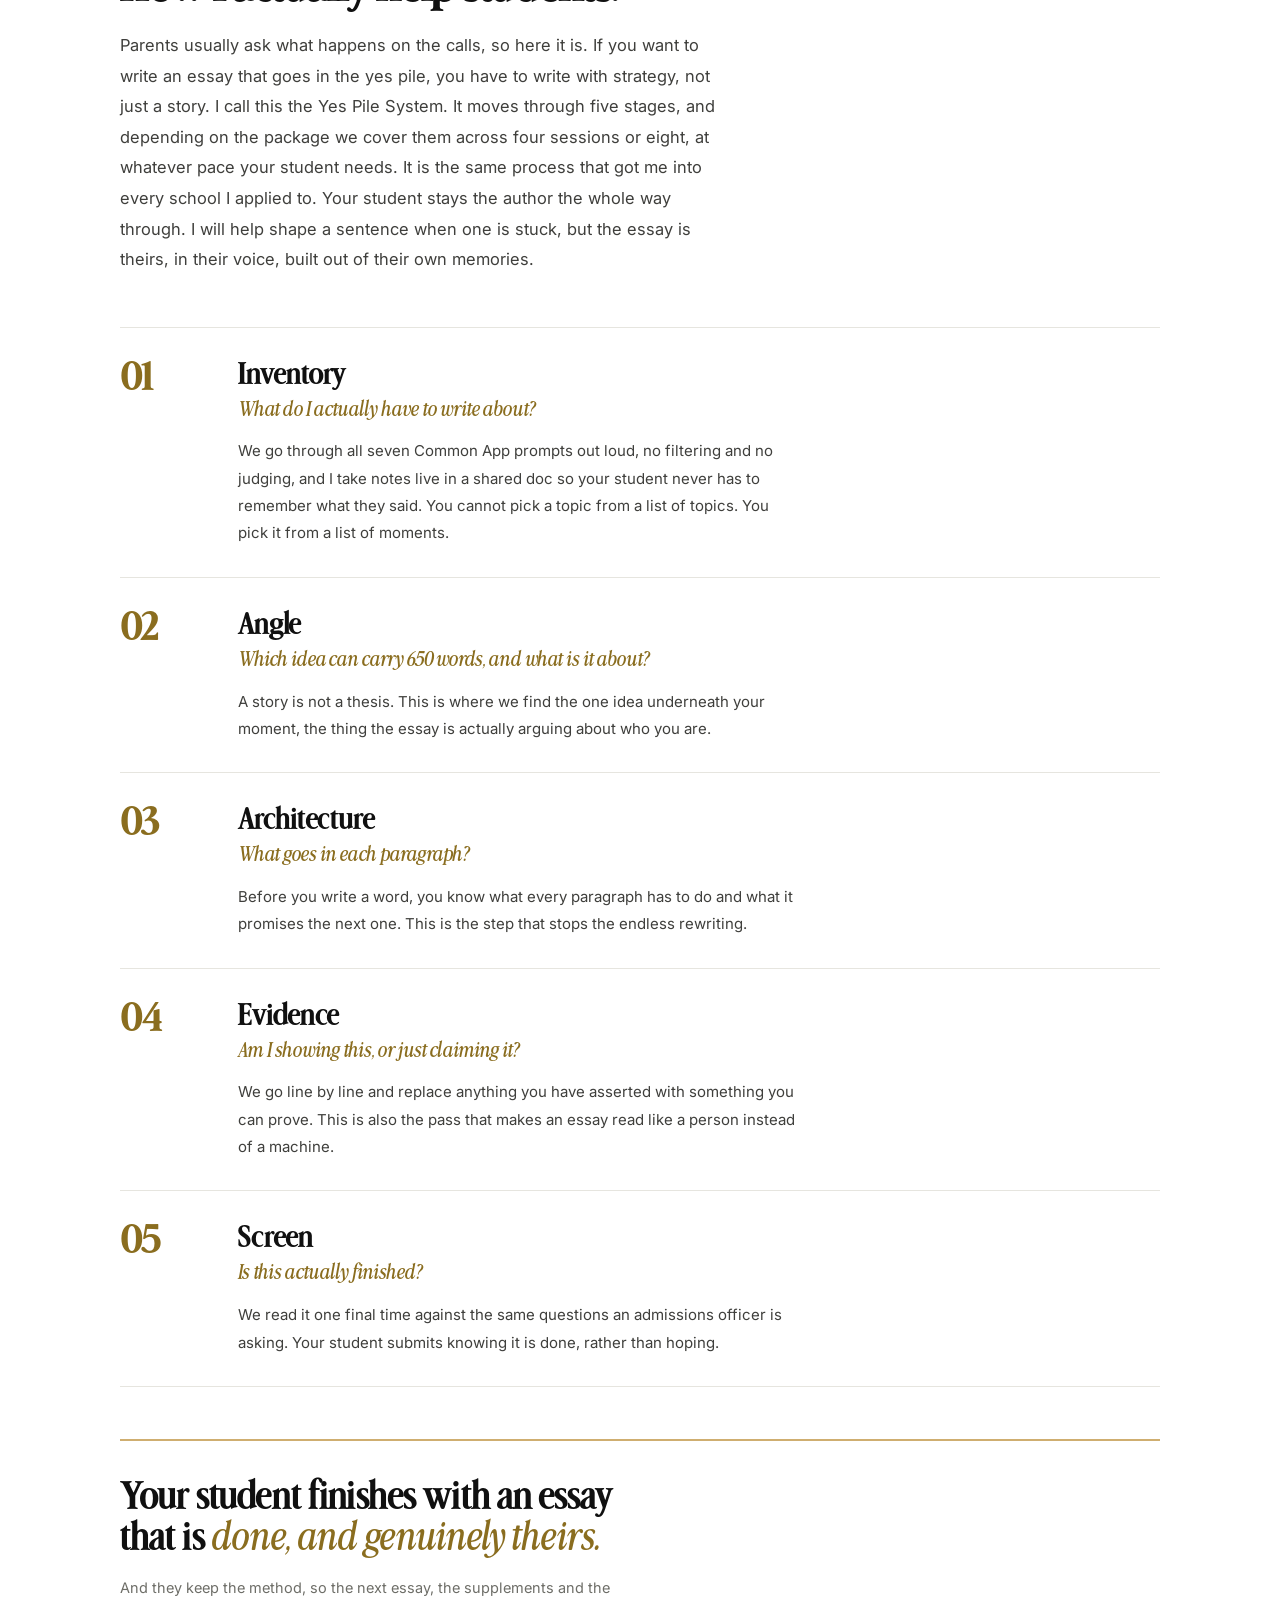
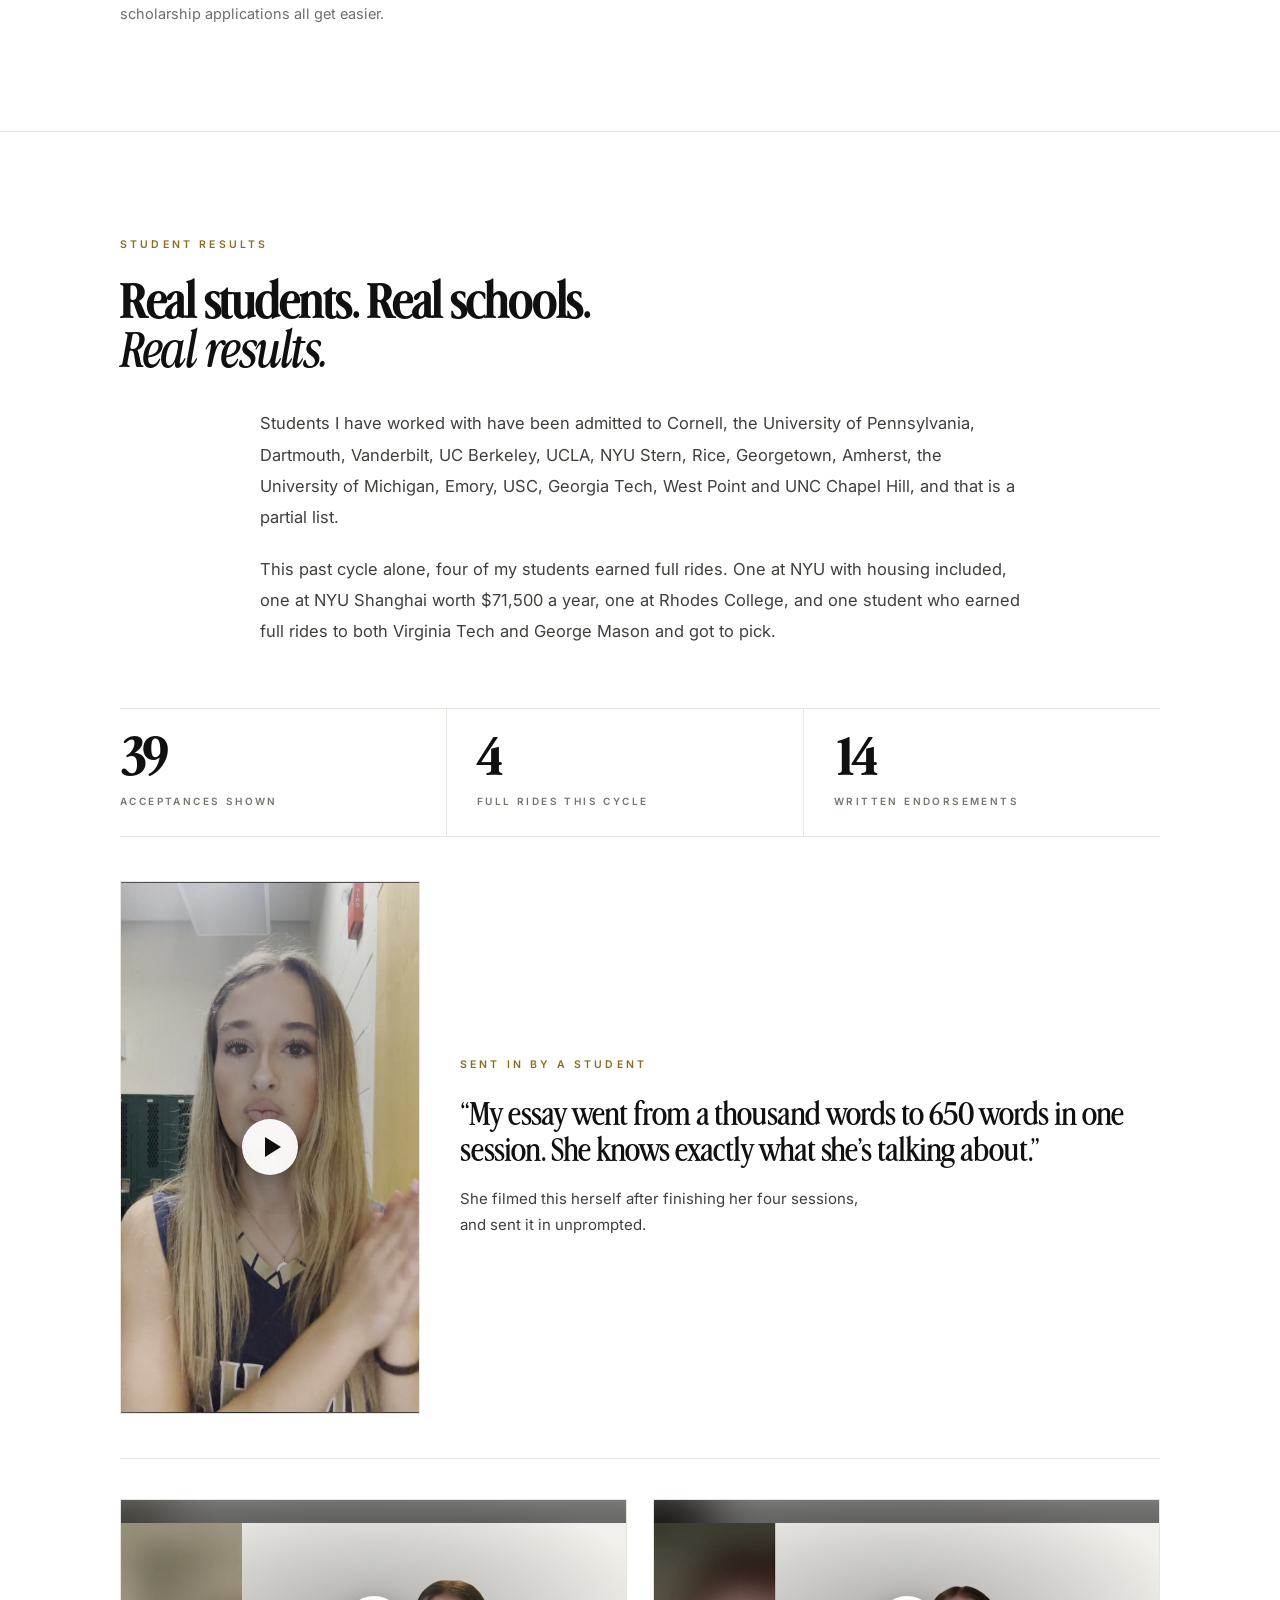
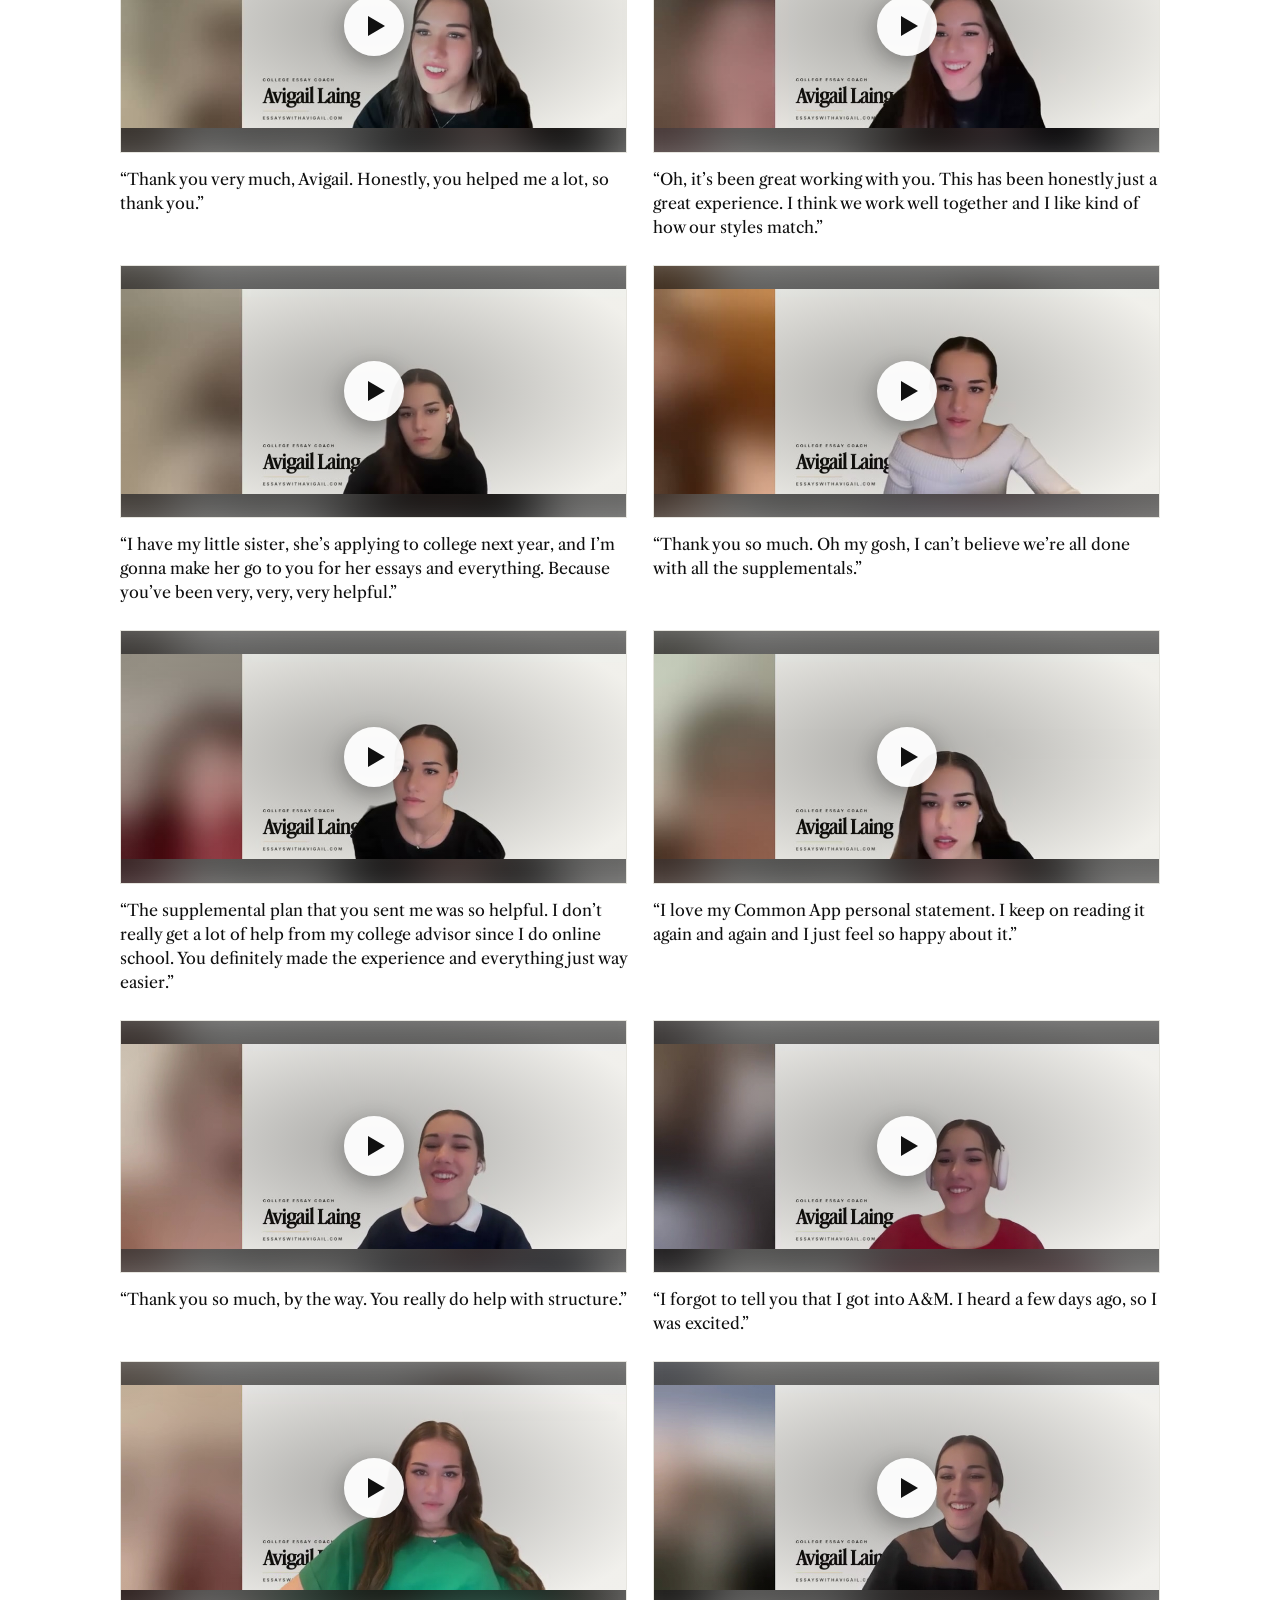
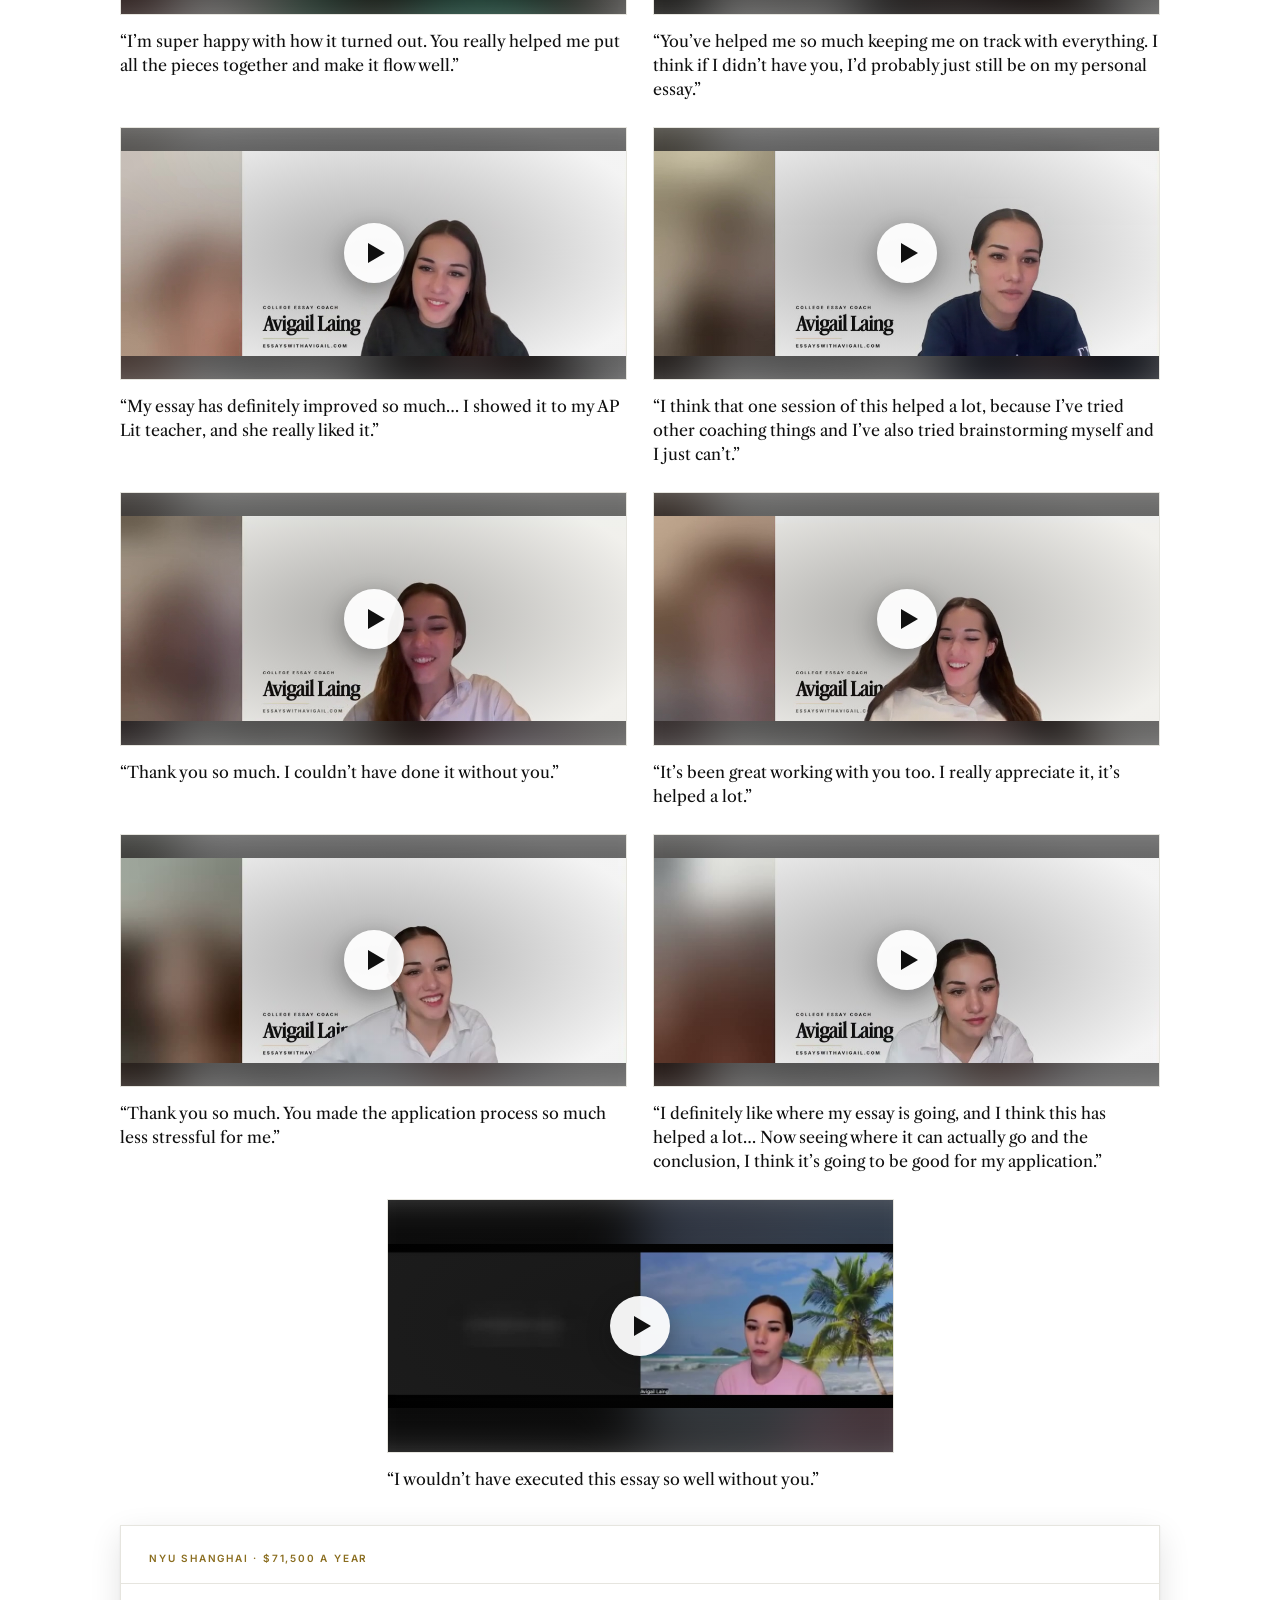
==== commit 0cd18074: "Add Sami Matouk testimonial clip to homepage and results Co-Authored-By: Claude Opus 5 <noreply@anth" ====
--- a/index.html
+++ b/index.html
@@ -465,6 +465,13 @@
 
     <div class="home-vt">
       <figure class="hvt">
+        <video controls playsinline preload="none" poster="media/testimonials/testimonial-24-poster.jpg" aria-label="A student at the end of his four-session package">
+          <source src="media/testimonials/testimonial-24.mp4" type="video/mp4"/>
+          <track kind="captions" srclang="en" label="English" src="media/captions/testimonial-24.vtt" default/>
+        </video>
+        <figcaption>&ldquo;Thank you very much, Avigail. Honestly, you helped me a lot, so thank you.&rdquo;</figcaption>
+      </figure>
+      <figure class="hvt">
         <video controls playsinline preload="none" poster="media/testimonials/testimonial-23-poster.jpg" aria-label="A student on what working together was like, at her last session">
           <source src="media/testimonials/testimonial-23.mp4" type="video/mp4"/>
           <track kind="captions" srclang="en" label="English" src="media/captions/testimonial-23.vtt" default/>
